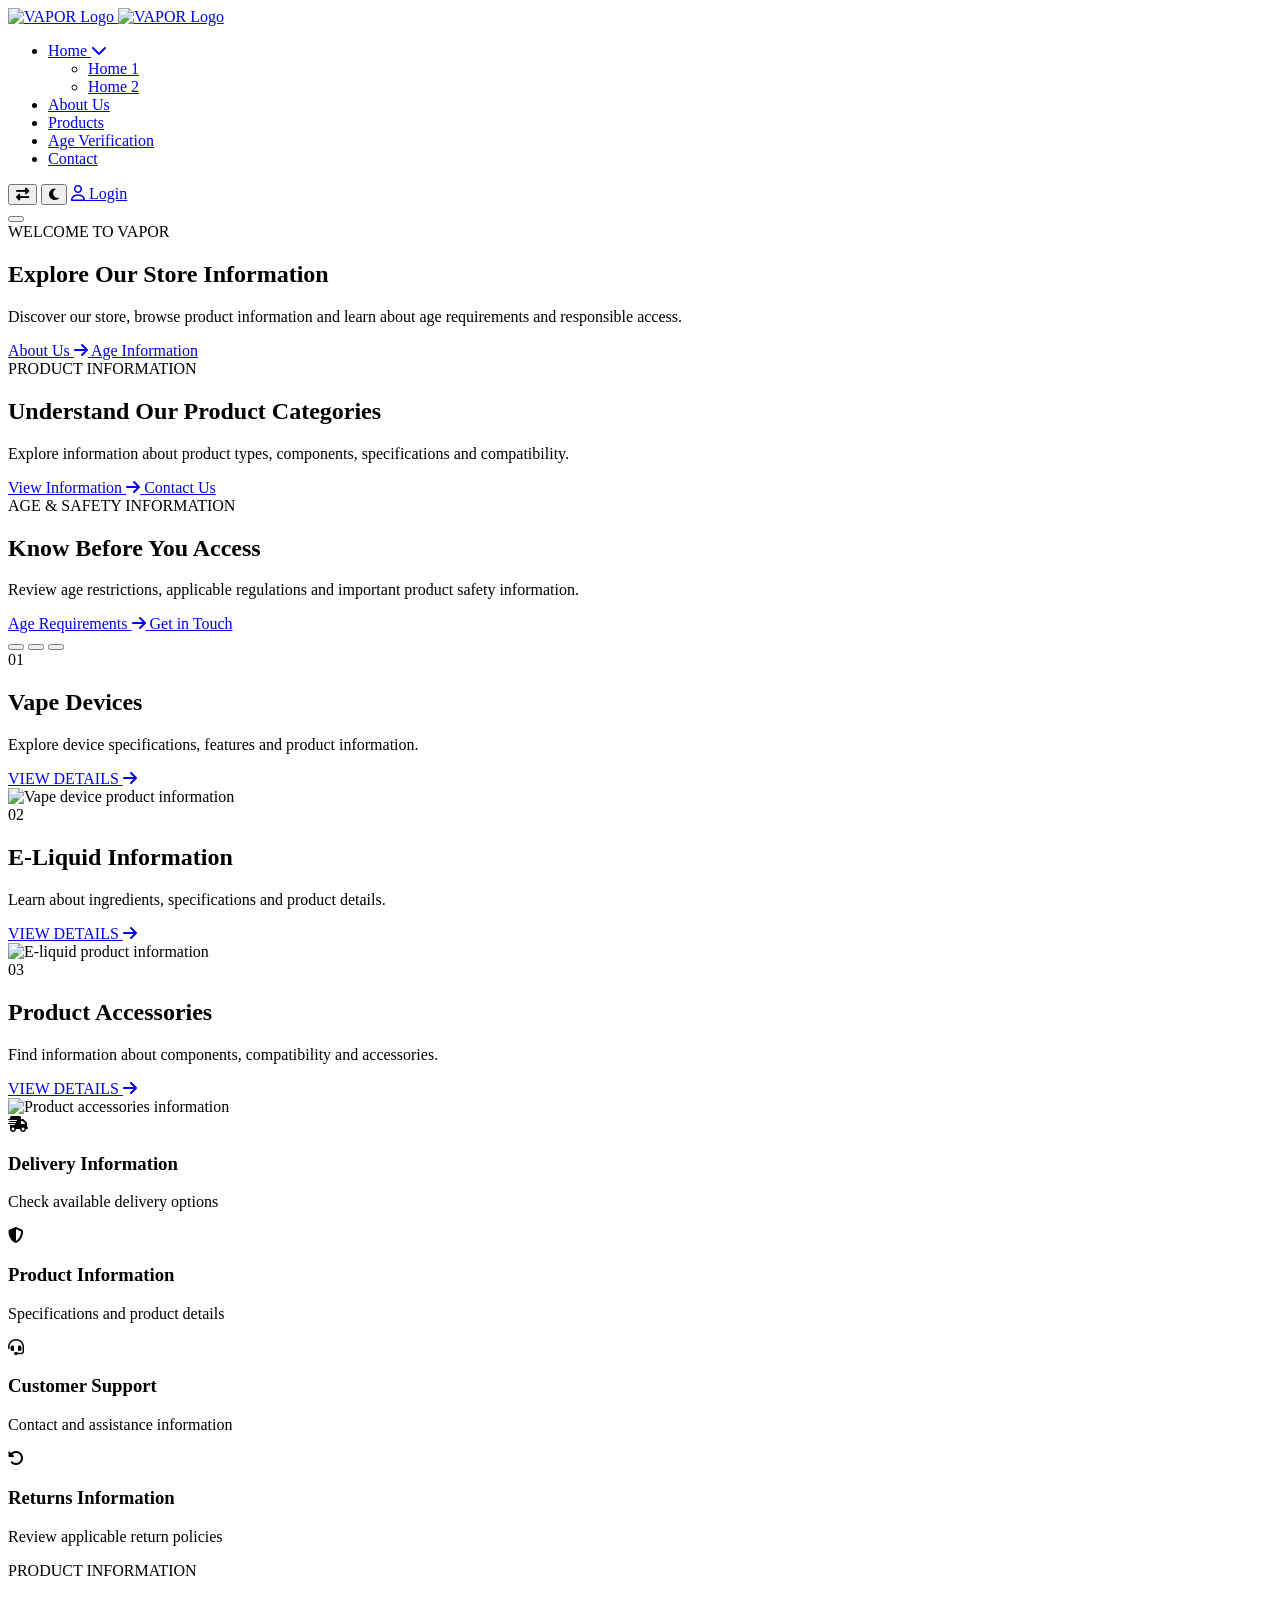
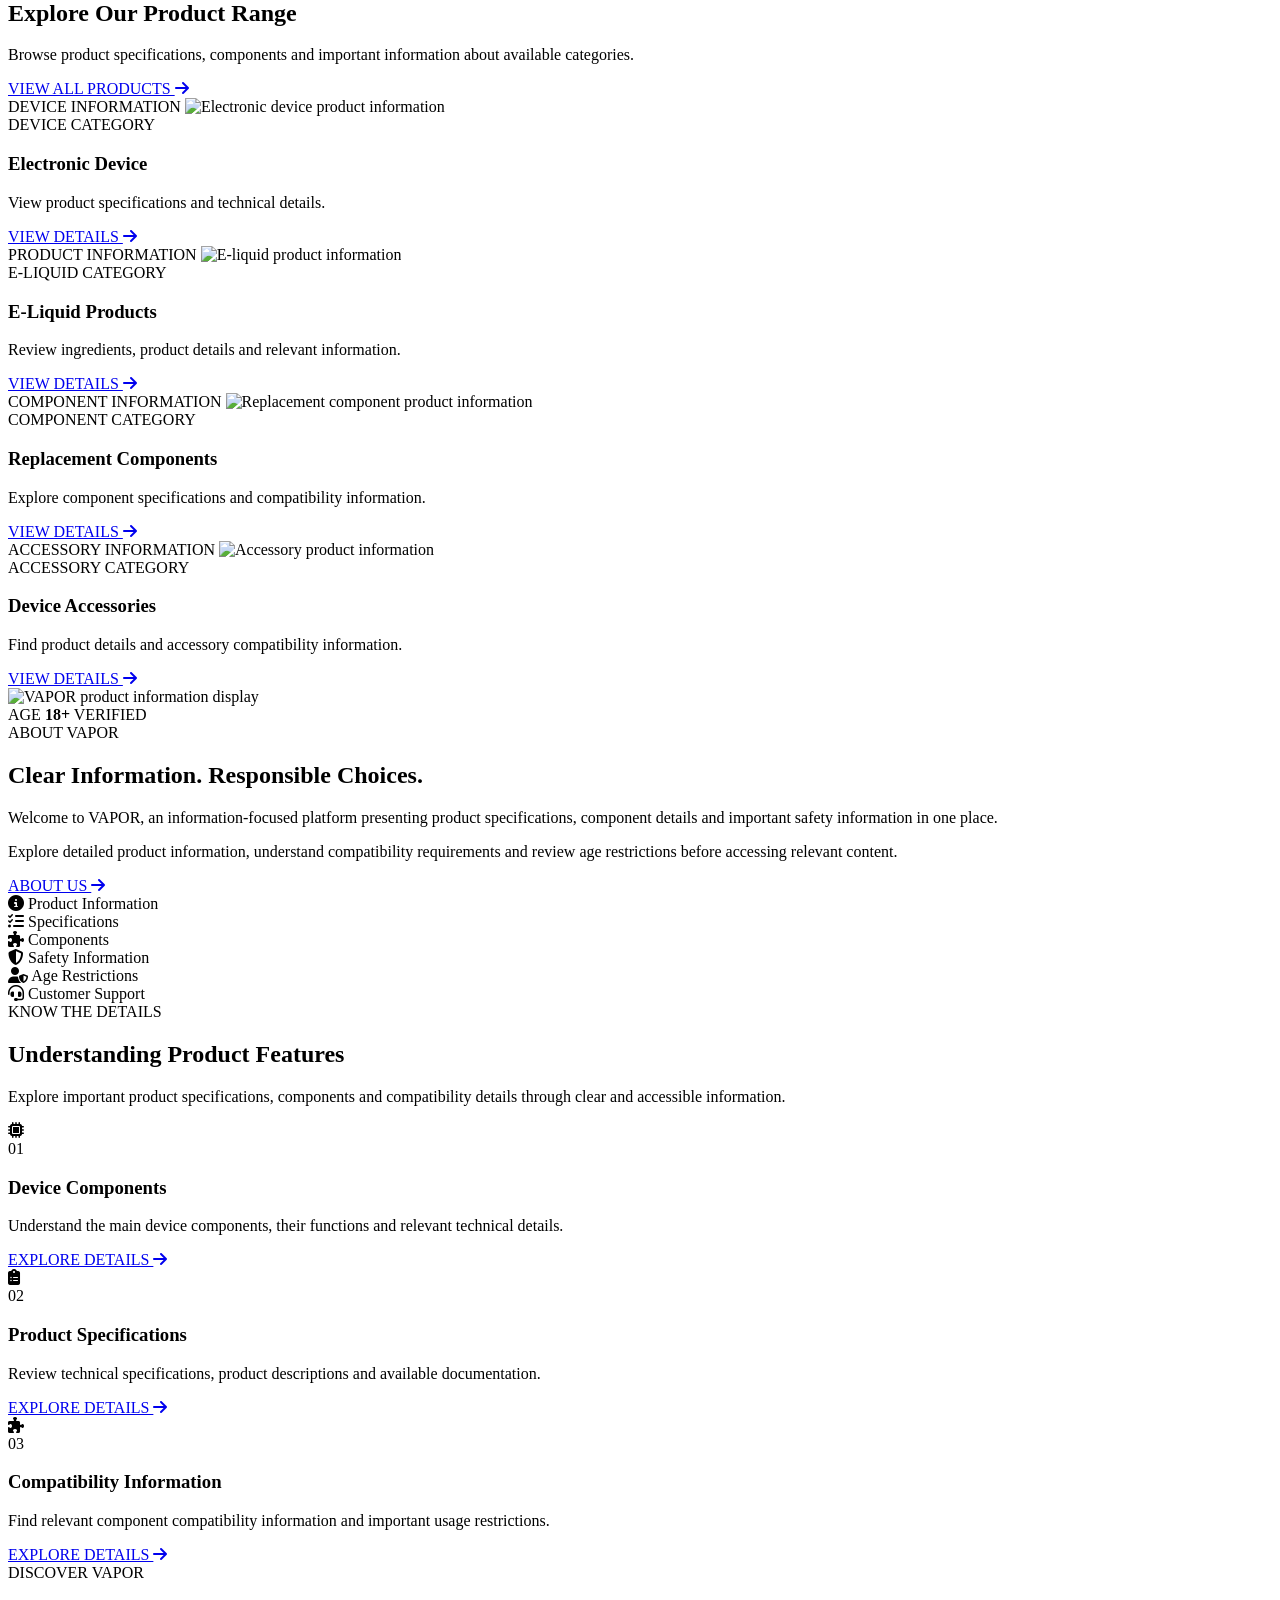
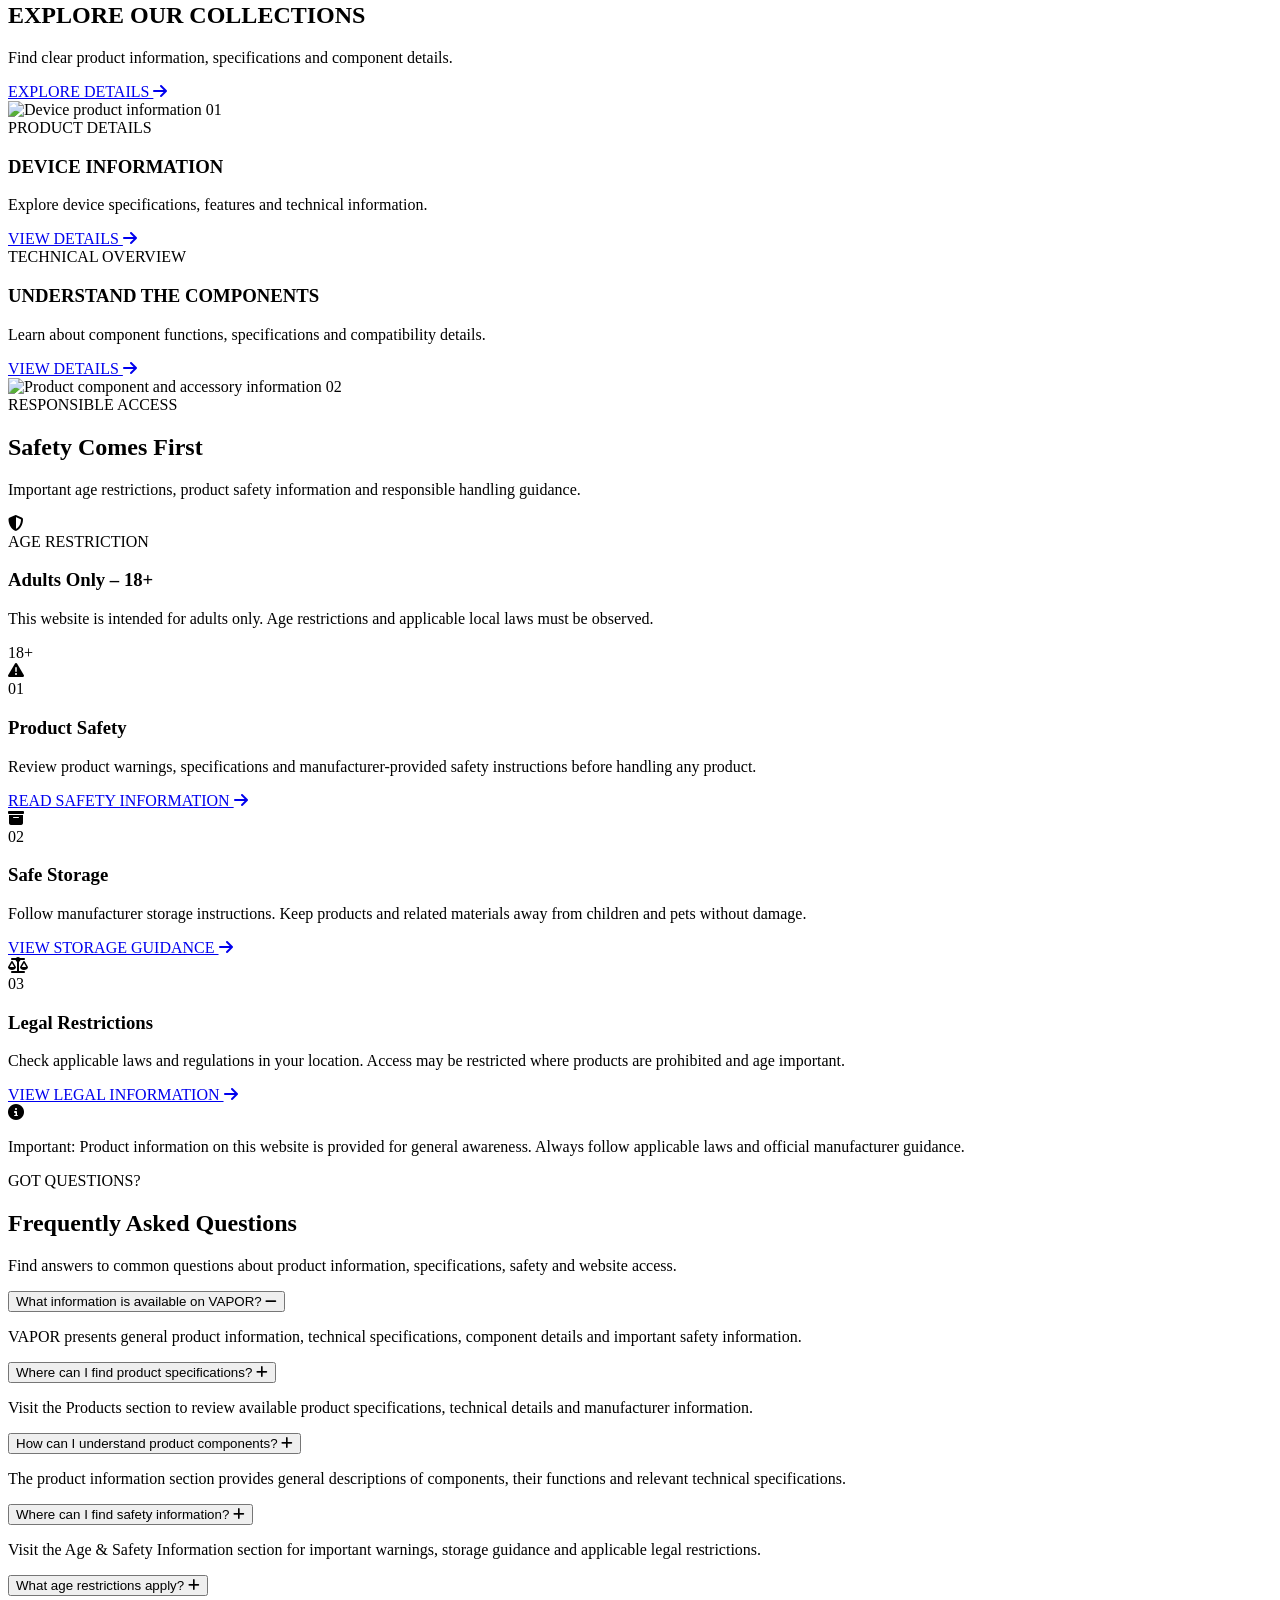
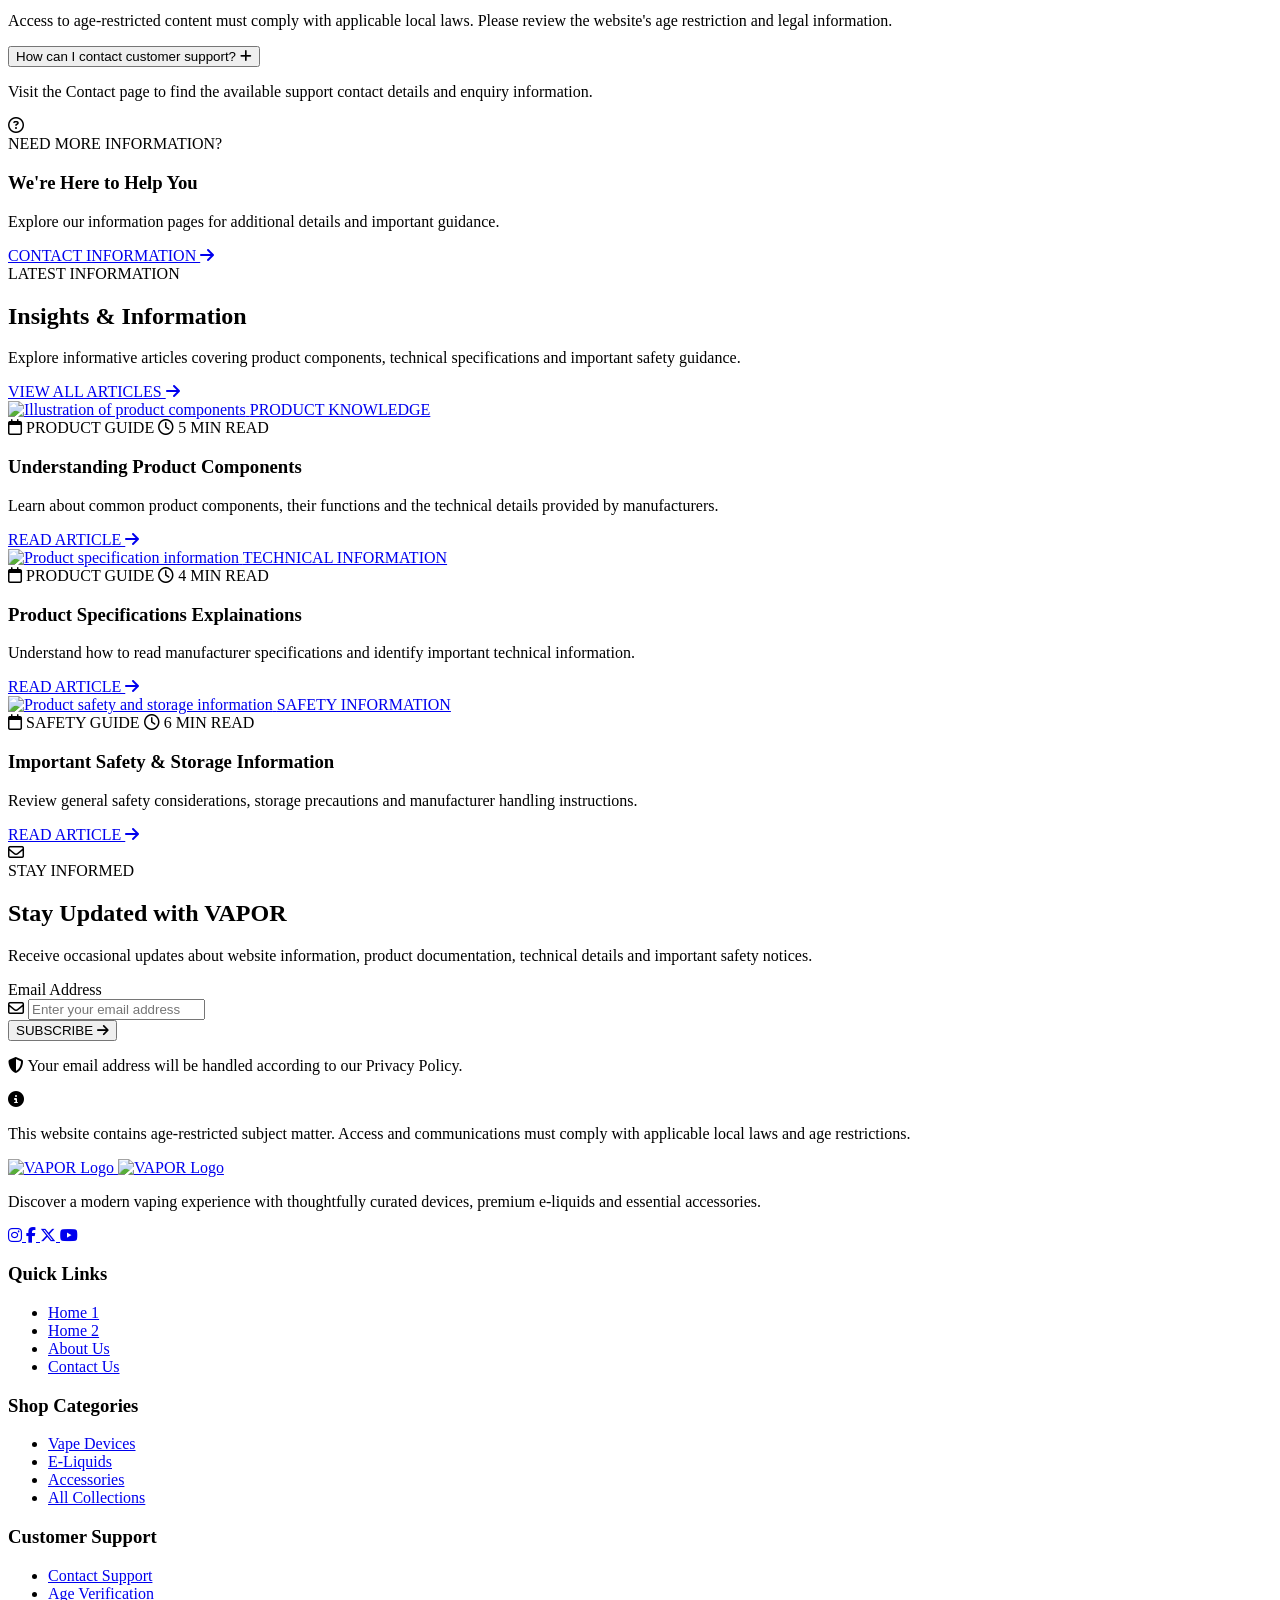
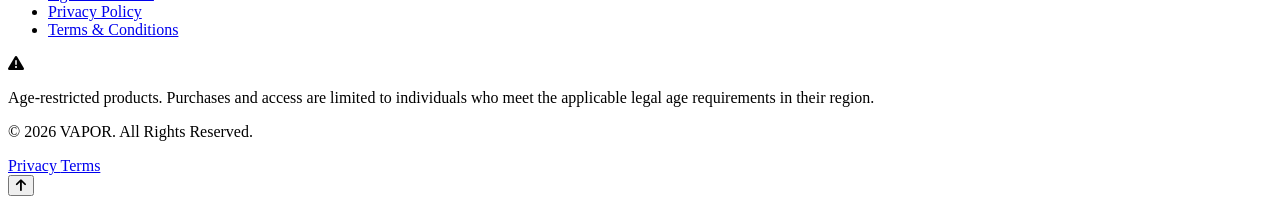
==== index.html @ ec59260a "Add files via upload" ====
<!DOCTYPE html>
<html lang="en">

<head>

    <meta charset="UTF-8">
    <meta name="viewport" content="width=device-width, initial-scale=1.0">

    <title>VAPOR | Vape & E-Liquid Store</title>
    <!-- Favicon -->

  <link rel="icon" type="image/png" href="images/logo-light.png">


    <!-- GOOGLE FONT: INTER -->
    <link rel="preconnect" href="https://fonts.googleapis.com">
    <link rel="preconnect" href="https://fonts.gstatic.com" crossorigin>

    <link href="https://fonts.googleapis.com/css2?family=Inter:wght@400;500;600;700;800&display=swap"
          rel="stylesheet">

    <!-- FONT AWESOME -->
    <link rel="stylesheet"
          href="https://cdnjs.cloudflare.com/ajax/libs/font-awesome/6.5.2/css/all.min.css">

    <!-- MAIN CSS -->
    <link rel="stylesheet" href="css/style.css">

    <!-- RESPONSIVE CSS -->
    <link rel="stylesheet" href="css/responsive.css">

</head>

<body>

    <!-- ==========================================
         HEADER START
    =========================================== -->

    <header class="vapor-header" id="vaporHeader">

        <div class="vapor-header-container">


            <!-- LOGO -->
            <a href="index.html" class="vapor-logo">

                <img src="images/logo-light.png"
                     class="vapor-logo-light"
                     alt="VAPOR Logo">

                <img src="images/logo.png"
                     class="vapor-logo-dark"
                     alt="VAPOR Logo">

            </a>


            <!-- NAVIGATION -->
            <nav class="vapor-navigation" id="vaporNavigation">


                <!-- NAVIGATION MENUS -->
                <ul class="vapor-nav-list">


                    <!-- HOME DROPDOWN -->
                    <li class="vapor-nav-item vapor-home-dropdown">

                        <a href="#"
                           class="vapor-nav-link vapor-home-trigger active"
                           aria-haspopup="true"
                           aria-expanded="false">

                            Home

                            <i class="fa-solid fa-chevron-down"></i>

                        </a>


                        <!-- HOME SUBMENU -->
                        <ul class="vapor-dropdown-menu">

                            <li>
                                <a href="index.html"class="active">
                                    Home 1
                                </a>
                            </li>

                            <li>
                                <a href="home-2.html">
                                    Home 2
                                </a>
                            </li>

                        </ul>

                    </li>
                    <!-- ABOUT US -->
                    <li class="vapor-nav-item">

                        <a href="about.html"
                           class="vapor-nav-link">

                            About Us

                        </a>

                    </li>


                    <!-- PRODUCTS -->
                    <li class="vapor-nav-item">

                        <a href="products.html"
                           class="vapor-nav-link">

                            Products

                        </a>

                    </li>


                    


                    <!-- AGE VERIFICATION -->
                    <li class="vapor-nav-item">

                        <a href="age-verification.html"
                           class="vapor-nav-link">

                            Age Verification

                        </a>

                    </li>


                    


                    <!-- CONTACT -->
                    <li class="vapor-nav-item">

                        <a href="contact.html"
                           class="vapor-nav-link">

                            Contact

                        </a>

                    </li>


                </ul>


                <!-- ==================================
                     HEADER ACTIONS
                     INSIDE NAVIGATION
                =================================== -->

                <div class="vapor-header-actions">


                    <!-- RTL BUTTON -->
                    <button class="vapor-header-icon"
                            type="button"
                            id="vaporRtlToggle"
                            aria-label="Toggle RTL"
                            title="Toggle RTL">

                        <i class="fa-solid fa-right-left"></i>

                    </button>


                    <!-- DARK MODE BUTTON -->
                    <button class="vapor-header-icon"
                            type="button"
                            id="vaporThemeToggle"
                            aria-label="Toggle dark mode"
                            title="Toggle Dark Mode">

                        <i class="fa-solid fa-moon"></i>

                    </button>


                    <!-- LOGIN BUTTON -->
                    <a href="login.html"
                       class="vapor-login-btn">

                        <i class="fa-regular fa-user"></i>

                        <span>Login</span>

                    </a>


                </div>


            </nav>


            <!-- ==================================
                 HAMBURGER BUTTON
            =================================== -->

            <button class="vapor-menu-toggle"
                    type="button"
                    id="vaporMenuToggle"
                    aria-label="Open navigation menu"
                    aria-expanded="false"
                    aria-controls="vaporNavigation">

                <span></span>
                <span></span>
                <span></span>

            </button>


        </div>

    </header>

    <!-- ==========================================
         HEADER END
    =========================================== -->


    <!-- MAIN CONTENT -->
    <main>

<!-- =====================================================
     VAPOR HOME 1 - HERO SLIDER
===================================================== -->

<section class="vapor-hero" id="vaporHero">

    <div class="vapor-hero-slider">

        <!-- SLIDE 1 -->
        <div class="vapor-hero-slide active"
             style="background-image: url('images/hero-slide-1.jpg');">

            <div class="vapor-hero-overlay"></div>

            <div class="vapor-hero-container">

                <div class="vapor-hero-content">

                    <span class="vapor-hero-eyebrow">
                        WELCOME TO VAPOR
                    </span>

                    <h1>
                        Explore Our
                        <span>Store Information</span>
                    </h1>

                    <p>
                        Discover our store, browse product information
                        and learn about age requirements and responsible access.
                    </p>

                    <div class="vapor-hero-buttons">

                        <a href="about.html"
                           class="vapor-hero-btn">
                            About Us
                            <i class="fa-solid fa-arrow-right"></i>
                        </a>

                        <a href="age-verification.html"
                           class="vapor-hero-btn vapor-hero-btn-outline">
                            Age Information
                        </a>

                    </div>

                </div>

            </div>

        </div>


        <!-- SLIDE 2 -->
        <div class="vapor-hero-slide"
             style="background-image: url('images/hero-slide-2.jpg');">

            <div class="vapor-hero-overlay"></div>

            <div class="vapor-hero-container">

                <div class="vapor-hero-content">

                    <span class="vapor-hero-eyebrow">
                        PRODUCT INFORMATION
                    </span>

                    <h1>
                        Understand Our
                        <span>Product Categories</span>
                    </h1>

                    <p>
                        Explore information about product types,
                        components, specifications and compatibility.
                    </p>

                    <div class="vapor-hero-buttons">

                        <a href="products.html"
                           class="vapor-hero-btn">
                            View Information
                            <i class="fa-solid fa-arrow-right"></i>
                        </a>

                        <a href="contact.html"
                           class="vapor-hero-btn vapor-hero-btn-outline">
                            Contact Us
                        </a>

                    </div>

                </div>

            </div>

        </div>


        <!-- SLIDE 3 -->
        <div class="vapor-hero-slide"
             style="background-image: url('images/hero-slide-3.jpg');">

            <div class="vapor-hero-overlay"></div>

            <div class="vapor-hero-container">

                <div class="vapor-hero-content">

                    <span class="vapor-hero-eyebrow">
                        AGE & SAFETY INFORMATION
                    </span>

                    <h1>
                        Know Before
                        <span>You Access</span>
                    </h1>

                    <p>
                        Review age restrictions, applicable regulations
                        and important product safety information.
                    </p>

                    <div class="vapor-hero-buttons">

                        <a href="age-verification.html"
                           class="vapor-hero-btn">
                            Age Requirements
                            <i class="fa-solid fa-arrow-right"></i>
                        </a>

                        <a href="contact.html"
                           class="vapor-hero-btn vapor-hero-btn-outline">
                            Get in Touch
                        </a>

                    </div>

                </div>

            </div>

        </div>

    </div>


    <!-- SLIDER NAVIGATION -->
    <div class="vapor-hero-navigation">

        <button class="vapor-hero-dot active"
                data-slide="0"
                aria-label="Go to slide 1">
        </button>

        <button class="vapor-hero-dot"
                data-slide="1"
                aria-label="Go to slide 2">
        </button>

        <button class="vapor-hero-dot"
                data-slide="2"
                aria-label="Go to slide 3">
        </button>

    </div>

</section>

<!-- =====================================================
     VAPOR HOME 1 - SHOP BY CATEGORY
===================================================== -->

<section class="vapor-category-section" id="vaporCategories">

    <!-- CATEGORY CARDS -->
    <div class="vapor-category-grid">

        <!-- CATEGORY 1 -->
        <div class="vapor-category-card vapor-category-device">

            <div class="vapor-category-content">

                <span class="vapor-category-number">01</span>

                <h2>
                    Vape
                    <span>Devices</span>
                </h2>

                <p>
                    Explore device specifications,
                    features and product information.
                </p>

                <a href="products.html#devices"
                   class="vapor-category-btn">
                    VIEW DETAILS
                    <i class="fa-solid fa-arrow-right"></i>
                </a>

            </div>

            <div class="vapor-category-image">
                <img src="images/category-device.png"
                     alt="Vape device product information">
            </div>

        </div>


        <!-- CATEGORY 2 -->
        <div class="vapor-category-card vapor-category-eliquid">

            <div class="vapor-category-content">

                <span class="vapor-category-number">02</span>

                <h2>
                    E-Liquid
                    <span>Information</span>
                </h2>

                <p>
                    Learn about ingredients,
                    specifications and product details.
                </p>

                <a href="products.html#eliquids"
                   class="vapor-category-btn">
                    VIEW DETAILS
                    <i class="fa-solid fa-arrow-right"></i>
                </a>

            </div>

            <div class="vapor-category-image">
                <img src="images/category-eliquid.png"
                     alt="E-liquid product information">
            </div>

        </div>


        <!-- CATEGORY 3 -->
        <div class="vapor-category-card vapor-category-accessories">

            <div class="vapor-category-content">

                <span class="vapor-category-number">03</span>

                <h2>
                    Product
                    <span>Accessories</span>
                </h2>

                <p>
                    Find information about components,
                    compatibility and accessories.
                </p>

                <a href="products.html#accessories"
                   class="vapor-category-btn">
                    VIEW DETAILS
                    <i class="fa-solid fa-arrow-right"></i>
                </a>

            </div>

            <div class="vapor-category-image">
                <img src="images/category-accessories.png"
                     alt="Product accessories information">
            </div>

        </div>

    </div>


    <!-- STORE INFORMATION STRIP -->
    <div class="vapor-info-strip">

        <div class="vapor-info-item">

            <div class="vapor-info-icon">
                <i class="fa-solid fa-truck-fast"></i>
            </div>

            <div class="vapor-info-content">
                <h3>Delivery Information</h3>
                <p>Check available delivery options</p>
            </div>

        </div>


        <div class="vapor-info-item">

            <div class="vapor-info-icon">
                <i class="fa-solid fa-shield-halved"></i>
            </div>

            <div class="vapor-info-content">
                <h3>Product Information</h3>
                <p>Specifications and product details</p>
            </div>

        </div>


        <div class="vapor-info-item">

            <div class="vapor-info-icon">
                <i class="fa-solid fa-headset"></i>
            </div>

            <div class="vapor-info-content">
                <h3>Customer Support</h3>
                <p>Contact and assistance information</p>
            </div>

        </div>


        <div class="vapor-info-item">

            <div class="vapor-info-icon">
                <i class="fa-solid fa-rotate-left"></i>
            </div>

            <div class="vapor-info-content">
                <h3>Returns Information</h3>
                <p>Review applicable return policies</p>
            </div>

        </div>

    </div>

</section>

<!-- =====================================================
     VAPOR HOME 1 - FEATURED PRODUCTS
===================================================== -->

<section class="vapor-featured" id="vaporFeatured">

    <div class="vapor-featured-container">

        <!-- SECTION HEADER -->
        <div class="vapor-featured-header">

            <div class="vapor-featured-heading">

                <span class="vapor-featured-eyebrow">
                    PRODUCT INFORMATION
                </span>

                <h2>
                    Explore Our
                    <span>Product Range</span>
                </h2>

                <p>
                    Browse product specifications, components
                    and important information about available categories.
                </p>

            </div>

            <a href="products.html" class="vapor-featured-view-all">
                VIEW ALL PRODUCTS
                <i class="fa-solid fa-arrow-right"></i>
            </a>

        </div>


        <!-- PRODUCT GRID -->
        <div class="vapor-featured-grid">


            <!-- PRODUCT CARD 1 -->
            <article class="vapor-product-card">

                <div class="vapor-product-image">

                    <span class="vapor-product-label">
                        DEVICE INFORMATION
                    </span>

                    <img src="images/product-device-1.png"
                         alt="Electronic device product information">

                </div>

                <div class="vapor-product-details">

                    <span class="vapor-product-category">
                        DEVICE CATEGORY
                    </span>

                    <h3>Electronic Device</h3>

                    <p>
                        View product specifications and
                        technical details.
                    </p>

                    <a href="products.html#device-1"
                       class="vapor-product-link">
                        VIEW DETAILS
                        <i class="fa-solid fa-arrow-right"></i>
                    </a>

                </div>

            </article>


            <!-- PRODUCT CARD 2 -->
            <article class="vapor-product-card">

                <div class="vapor-product-image">

                    <span class="vapor-product-label">
                        PRODUCT INFORMATION
                    </span>

                    <img src="images/product-eliquid-1.png"
                         alt="E-liquid product information">

                </div>

                <div class="vapor-product-details">

                    <span class="vapor-product-category">
                        E-LIQUID CATEGORY
                    </span>

                    <h3>E-Liquid Products</h3>

                    <p>
                        Review ingredients, product details
                        and relevant information.
                    </p>

                    <a href="products.html#eliquid-1"
                       class="vapor-product-link">
                        VIEW DETAILS
                        <i class="fa-solid fa-arrow-right"></i>
                    </a>

                </div>

            </article>


            <!-- PRODUCT CARD 3 -->
            <article class="vapor-product-card">

                <div class="vapor-product-image">

                    <span class="vapor-product-label">
                        COMPONENT INFORMATION
                    </span>

                    <img src="images/product-coil-1.png"
                         alt="Replacement component product information">

                </div>

                <div class="vapor-product-details">

                    <span class="vapor-product-category">
                        COMPONENT CATEGORY
                    </span>

                    <h3>Replacement Components</h3>

                    <p>
                        Explore component specifications
                        and compatibility information.
                    </p>

                    <a href="products.html#components"
                       class="vapor-product-link">
                        VIEW DETAILS
                        <i class="fa-solid fa-arrow-right"></i>
                    </a>

                </div>

            </article>


            <!-- PRODUCT CARD 4 -->
            <article class="vapor-product-card">

                <div class="vapor-product-image">

                    <span class="vapor-product-label">
                        ACCESSORY INFORMATION
                    </span>

                    <img src="images/product-accessory-1.png"
                         alt="Accessory product information">

                </div>

                <div class="vapor-product-details">

                    <span class="vapor-product-category">
                        ACCESSORY CATEGORY
                    </span>

                    <h3>Device Accessories</h3>

                    <p>
                        Find product details and
                        accessory compatibility information.
                    </p>

                    <a href="products.html#accessories"
                       class="vapor-product-link">
                        VIEW DETAILS
                        <i class="fa-solid fa-arrow-right"></i>
                    </a>

                </div>

            </article>


        </div>

    </div>

</section>

<!-- =====================================================
     VAPOR – ABOUT / BRAND INTRODUCTION
===================================================== -->

<section class="vapor-about" id="vaporAbout">

    <div class="vapor-about-container">

        <!-- LEFT IMAGE -->
        <div class="vapor-about-visual">

            <div class="vapor-about-image-bg">

                <img src="images/about-vapor.png"
                     alt="VAPOR product information display">

            </div>

            <div class="vapor-about-badge">
                <span>AGE</span>
                <strong>18+</strong>
                <span>VERIFIED</span>
            </div>

        </div>


        <!-- RIGHT CONTENT -->
        <div class="vapor-about-content">

            <span class="vapor-about-eyebrow">
                ABOUT VAPOR
            </span>

            <h2>
                Clear Information.
                <span>Responsible Choices.</span>
            </h2>

            <p>
                Welcome to VAPOR, an information-focused platform
                presenting product specifications, component
                details and important safety information in one place.
            </p>

            <p>
                Explore detailed product information, understand
                compatibility requirements and review age restrictions
                before accessing relevant content.
            </p>

            <a href="about.html" class="vapor-about-btn">
                ABOUT US
                <i class="fa-solid fa-arrow-right"></i>
            </a>

        </div>

    </div>


    <!-- INFORMATION STRIP -->
    <div class="vapor-about-features">

        <div class="vapor-about-feature">
            <i class="fa-solid fa-circle-info"></i>
            <span>Product Information</span>
        </div>

        <div class="vapor-about-feature">
            <i class="fa-solid fa-list-check"></i>
            <span>Specifications</span>
        </div>

        <div class="vapor-about-feature">
            <i class="fa-solid fa-puzzle-piece"></i>
            <span>Components</span>
        </div>

        <div class="vapor-about-feature">
            <i class="fa-solid fa-shield-halved"></i>
            <span>Safety Information</span>
        </div>

        <div class="vapor-about-feature">
            <i class="fa-solid fa-user-shield"></i>
            <span>Age Restrictions</span>
        </div>

        <div class="vapor-about-feature">
            <i class="fa-solid fa-headset"></i>
            <span>Customer Support</span>
        </div>

    </div>

</section>

<!-- =====================================================
     VAPOR – PRODUCT INFORMATION & FEATURES
===================================================== -->

<section class="vapor-product-info" id="vaporProductInfo">

    <div class="vapor-product-info-container">

        <!-- SECTION HEADER -->
        <div class="vapor-product-info-header">

            <span class="vapor-product-info-eyebrow">
                KNOW THE DETAILS
            </span>

            <h2>
                Understanding
                <span>Product Features</span>
            </h2>

            <p>
                Explore important product specifications,
                components and compatibility details
                through clear and accessible information.
            </p>

        </div>


        <!-- INFORMATION CARDS -->
        <div class="vapor-product-info-grid">


            <!-- CARD 1 -->
            <article class="vapor-info-card">

                <div class="vapor-info-card-icon">
                    <i class="fa-solid fa-microchip"></i>
                </div>

                <span class="vapor-info-card-number">01</span>

                <h3>Device Components</h3>

                <p>
                    Understand the main device components,
                    their functions and relevant technical details.
                </p>

                <a href="products.html#components"
                   class="vapor-info-card-link">

                    EXPLORE DETAILS

                    <i class="fa-solid fa-arrow-right"></i>

                </a>

            </article>


            <!-- CARD 2 -->
            <article class="vapor-info-card">

                <div class="vapor-info-card-icon">
                    <i class="fa-solid fa-clipboard-list"></i>
                </div>

                <span class="vapor-info-card-number">02</span>

                <h3>Product Specifications</h3>

                <p>
                    Review technical specifications,
                    product descriptions and available documentation.
                </p>

                <a href="products.html#specifications"
                   class="vapor-info-card-link">

                    EXPLORE DETAILS

                    <i class="fa-solid fa-arrow-right"></i>

                </a>

            </article>


            <!-- CARD 3 -->
            <article class="vapor-info-card">

                <div class="vapor-info-card-icon">
                    <i class="fa-solid fa-puzzle-piece"></i>
                </div>

                <span class="vapor-info-card-number">03</span>

                <h3>Compatibility Information</h3>

                <p>
                    Find relevant component compatibility
                    information and important usage restrictions.
                </p>

                <a href="products.html#compatibility"
                   class="vapor-info-card-link">

                    EXPLORE DETAILS

                    <i class="fa-solid fa-arrow-right"></i>

                </a>

            </article>


        </div>

    </div>

</section>

<!-- =====================================================
     SECTION 6 - EXPLORE COLLECTIONS
===================================================== -->

<section class="vapor-collections" id="vaporCollections">

    <div class="vapor-collections-layout">

        <!-- =============================================
             LARGE FEATURED PANEL - LEFT
        ============================================== -->

        <div class="vapor-collection-featured">

            <div class="vapor-collection-featured-overlay"></div>

            <div class="vapor-collection-featured-content">

                <span class="vapor-collection-eyebrow">
                    DISCOVER VAPOR
                </span>

                <h2>
                    EXPLORE OUR
                    <span>COLLECTIONS</span>
                </h2>

                <p>
                    Find clear product information,
                    specifications and component details.
                </p>

                <a href="products.html"
                   class="vapor-collection-featured-btn">

                    EXPLORE DETAILS

                    <i class="fa-solid fa-arrow-right"></i>

                </a>

            </div>

        </div>


        <!-- =============================================
             RIGHT SIDE GRID
        ============================================== -->

        <div class="vapor-collections-right">


            <!-- TOP LEFT - DEVICE IMAGE -->

            <div class="vapor-collection-image-card vapor-device-card">

                <div class="vapor-collection-image-bg"></div>

                <img src="images/collection-device.png"
                     alt="Device product information"
                     class="vapor-collection-product-img">

                <span class="vapor-collection-image-number">
                    01
                </span>

            </div>


            <!-- TOP RIGHT - DEVICE INFORMATION -->

            <div class="vapor-collection-text-card vapor-device-info">

                <div class="vapor-collection-text-content">

                    <span class="vapor-collection-eyebrow">
                        PRODUCT DETAILS
                    </span>

                    <h3>
                        DEVICE
                        <span>INFORMATION</span>
                    </h3>

                    <p>
                        Explore device specifications,
                        features and technical information.
                    </p>

                    <a href="products.html#devices"
                       class="vapor-collection-link">

                        VIEW DETAILS

                        <i class="fa-solid fa-arrow-right"></i>

                    </a>

                </div>

            </div>


            <!-- BOTTOM LEFT - COMPONENT INFORMATION -->

            <div class="vapor-collection-text-card vapor-component-info">

                <div class="vapor-collection-text-content">

                    <span class="vapor-collection-eyebrow">
                        TECHNICAL OVERVIEW
                    </span>

                    <h3>
                        UNDERSTAND THE
                        <span>COMPONENTS</span>
                    </h3>

                    <p>
                        Learn about component functions,
                        specifications and compatibility details.
                    </p>

                    <a href="products.html#components"
                       class="vapor-collection-link">

                        VIEW DETAILS

                        <i class="fa-solid fa-arrow-right"></i>

                    </a>

                </div>

            </div>


            <!-- BOTTOM RIGHT - ACCESSORIES IMAGE -->

            <div class="vapor-collection-image-card vapor-accessories-card">

                <div class="vapor-collection-image-bg"></div>

                <img src="images/collection-accessories.png"
                     alt="Product component and accessory information"
                     class="vapor-collection-product-img">

                <span class="vapor-collection-image-number">
                    02
                </span>

            </div>


        </div>

    </div>

</section>

<!-- =====================================================
     SECTION 7 - AGE & SAFETY INFORMATION
===================================================== -->

<section class="vapor-safety" id="vaporSafety">

    <div class="vapor-safety-container">

        <!-- SECTION HEADER -->

        <div class="vapor-safety-header">

            <span class="vapor-safety-eyebrow">
                RESPONSIBLE ACCESS
            </span>

            <h2>
                Safety Comes
                <span>First</span>
            </h2>

            <p>
                Important age restrictions, product safety
                information and responsible handling guidance.
            </p>

        </div>


        <!-- AGE RESTRICTION BANNER -->

        <div class="vapor-safety-age-banner">

            <div class="vapor-safety-age-icon">
                <i class="fa-solid fa-shield-halved"></i>
            </div>

            <div class="vapor-safety-age-content">

                <span>AGE RESTRICTION</span>

                <h3>
                    Adults Only – 18+
                </h3>

                <p>
                    This website is intended for adults only.
                    Age restrictions and applicable local laws
                    must be observed.
                </p>

            </div>

            <div class="vapor-safety-age-number">
                18<span>+</span>
            </div>

        </div>


        <!-- SAFETY INFORMATION CARDS -->

        <div class="vapor-safety-grid">


            <!-- CARD 1 -->

            <article class="vapor-safety-card">

                <div class="vapor-safety-card-top">

                    <div class="vapor-safety-card-icon">
                        <i class="fa-solid fa-triangle-exclamation"></i>
                    </div>

                    <span class="vapor-safety-card-number">
                        01
                    </span>

                </div>

                <h3>
                    Product Safety
                </h3>

                <p>
                    Review product warnings, specifications
                    and manufacturer-provided safety instructions
                    before handling any product.
                </p>

                <a href="safety.html#product-safety"
                   class="vapor-safety-card-link">

                    READ SAFETY INFORMATION

                    <i class="fa-solid fa-arrow-right"></i>

                </a>

            </article>


            <!-- CARD 2 -->

            <article class="vapor-safety-card">

                <div class="vapor-safety-card-top">

                    <div class="vapor-safety-card-icon">
                        <i class="fa-solid fa-box-archive"></i>
                    </div>

                    <span class="vapor-safety-card-number">
                        02
                    </span>

                </div>

                <h3>
                    Safe Storage
                </h3>

                <p>
                    Follow manufacturer storage instructions.
                    Keep products and related materials away
                    from children and pets without damage.
                </p>

                <a href="safety.html#safe-storage"
                   class="vapor-safety-card-link">

                    VIEW STORAGE GUIDANCE

                    <i class="fa-solid fa-arrow-right"></i>

                </a>

            </article>


            <!-- CARD 3 -->

            <article class="vapor-safety-card">

                <div class="vapor-safety-card-top">

                    <div class="vapor-safety-card-icon">
                        <i class="fa-solid fa-scale-balanced"></i>
                    </div>

                    <span class="vapor-safety-card-number">
                        03
                    </span>

                </div>

                <h3>
                    Legal Restrictions
                </h3>

                <p>
                    Check applicable laws and regulations
                    in your location. Access may be restricted
                    where products are prohibited and age important.
                </p>

                <a href="safety.html#legal-information"
                   class="vapor-safety-card-link">

                    VIEW LEGAL INFORMATION

                    <i class="fa-solid fa-arrow-right"></i>

                </a>

            </article>


        </div>


        <!-- BOTTOM SAFETY NOTE -->

        <div class="vapor-safety-note">

            <i class="fa-solid fa-circle-info"></i>

            <p>
                Important: Product information on this website
                is provided for general awareness. Always follow
                applicable laws and official manufacturer guidance.
            </p>

        </div>

    </div>

</section>

<!-- =====================================================
     SECTION 8 - FAQ
===================================================== -->

<section class="vapor-faq" id="vaporFaq">

    <div class="vapor-faq-container">

        <!-- SECTION HEADER -->

        <div class="vapor-faq-header">

            <span class="vapor-faq-eyebrow">
                GOT QUESTIONS?
            </span>

            <h2>
                Frequently Asked
                <span>Questions</span>
            </h2>

            <p>
                Find answers to common questions about product
                information, specifications, safety and website access.
            </p>

        </div>


        <!-- FAQ CONTENT -->

        <div class="vapor-faq-content">

            <div class="vapor-faq-list">


                <!-- FAQ 1 -->

                <div class="vapor-faq-item active">

                    <button class="vapor-faq-question"
                            type="button"
                            aria-expanded="true">

                        <span>
                            What information is available on VAPOR?
                        </span>

                        <span class="vapor-faq-toggle">
                            <i class="fa-solid fa-minus"></i>
                        </span>

                    </button>

                    <div class="vapor-faq-answer">

                        <div class="vapor-faq-answer-inner">

                            <p>
                                VAPOR presents general product information,
                                technical specifications, component details
                                and important safety information.
                            </p>

                        </div>

                    </div>

                </div>


                <!-- FAQ 2 -->

                <div class="vapor-faq-item">

                    <button class="vapor-faq-question"
                            type="button"
                            aria-expanded="false">

                        <span>
                            Where can I find product specifications?
                        </span>

                        <span class="vapor-faq-toggle">
                            <i class="fa-solid fa-plus"></i>
                        </span>

                    </button>

                    <div class="vapor-faq-answer">

                        <div class="vapor-faq-answer-inner">

                            <p>
                                Visit the Products section to review
                                available product specifications,
                                technical details and manufacturer
                                information.
                            </p>

                        </div>

                    </div>

                </div>


                <!-- FAQ 3 -->

                <div class="vapor-faq-item">

                    <button class="vapor-faq-question"
                            type="button"
                            aria-expanded="false">

                        <span>
                            How can I understand product components?
                        </span>

                        <span class="vapor-faq-toggle">
                            <i class="fa-solid fa-plus"></i>
                        </span>

                    </button>

                    <div class="vapor-faq-answer">

                        <div class="vapor-faq-answer-inner">

                            <p>
                                The product information section provides
                                general descriptions of components,
                                their functions and relevant technical
                                specifications.
                            </p>

                        </div>

                    </div>

                </div>


                <!-- FAQ 4 -->

                <div class="vapor-faq-item">

                    <button class="vapor-faq-question"
                            type="button"
                            aria-expanded="false">

                        <span>
                            Where can I find safety information?
                        </span>

                        <span class="vapor-faq-toggle">
                            <i class="fa-solid fa-plus"></i>
                        </span>

                    </button>

                    <div class="vapor-faq-answer">

                        <div class="vapor-faq-answer-inner">

                            <p>
                                Visit the Age & Safety Information
                                section for important warnings,
                                storage guidance and applicable
                                legal restrictions.
                            </p>

                        </div>

                    </div>

                </div>


                <!-- FAQ 5 -->

                <div class="vapor-faq-item">

                    <button class="vapor-faq-question"
                            type="button"
                            aria-expanded="false">

                        <span>
                            What age restrictions apply?
                        </span>

                        <span class="vapor-faq-toggle">
                            <i class="fa-solid fa-plus"></i>
                        </span>

                    </button>

                    <div class="vapor-faq-answer">

                        <div class="vapor-faq-answer-inner">

                            <p>
                                Access to age-restricted content must
                                comply with applicable local laws.
                                Please review the website's age
                                restriction and legal information.
                            </p>

                        </div>

                    </div>

                </div>


                <!-- FAQ 6 -->

                <div class="vapor-faq-item">

                    <button class="vapor-faq-question"
                            type="button"
                            aria-expanded="false">

                        <span>
                            How can I contact customer support?
                        </span>

                        <span class="vapor-faq-toggle">
                            <i class="fa-solid fa-plus"></i>
                        </span>

                    </button>

                    <div class="vapor-faq-answer">

                        <div class="vapor-faq-answer-inner">

                            <p>
                                Visit the Contact page to find the
                                available support contact details
                                and enquiry information.
                            </p>

                        </div>

                    </div>

                </div>


            </div>


            <!-- FAQ SIDE INFORMATION -->

            <div class="vapor-faq-side">

                <div class="vapor-faq-side-icon">
                    <i class="fa-regular fa-circle-question"></i>
                </div>

                <span class="vapor-faq-side-eyebrow">
                    NEED MORE INFORMATION?
                </span>

                <h3>
                    We're Here to
                    <span>Help You</span>
                </h3>

                <p>
                    Explore our information pages for
                    additional details and important guidance.
                </p>

                <a href="contact.html"
                   class="vapor-faq-contact-btn">

                    CONTACT INFORMATION

                    <i class="fa-solid fa-arrow-right"></i>

                </a>

            </div>

        </div>

    </div>

</section>

<!-- =====================================================
     SECTION 9 - BLOG / LATEST INFORMATION
===================================================== -->

<section class="vapor-blog" id="vaporBlog">

    <div class="vapor-blog-container">

        <!-- SECTION HEADER -->

        <div class="vapor-blog-header">

            <div class="vapor-blog-heading">

                <span class="vapor-blog-eyebrow">
                    LATEST INFORMATION
                </span>

                <h2>
                    Insights &
                    <span>Information</span>
                </h2>

                <p>
                    Explore informative articles covering product
                    components, technical specifications and
                    important safety guidance.
                </p>

            </div>

            <a href="blog.html" class="vapor-blog-view-all">
                VIEW ALL ARTICLES
                <i class="fa-solid fa-arrow-right"></i>
            </a>

        </div>


        <!-- BLOG GRID -->

        <div class="vapor-blog-grid">


            <!-- BLOG CARD 1 -->

            <article class="vapor-blog-card">

                <a href="blog-components.html"
                   class="vapor-blog-image"
                   aria-label="Read about understanding product components">

                    <img src="images/blog-components.jpg"
                         alt="Illustration of product components"
                         loading="lazy">

                    <span class="vapor-blog-category">
                        PRODUCT KNOWLEDGE
                    </span>

                </a>

                <div class="vapor-blog-details">

                    <div class="vapor-blog-meta">
                        <span>
                            <i class="fa-regular fa-calendar"></i>
                            PRODUCT GUIDE
                        </span>
                        <span>
                            <i class="fa-regular fa-clock"></i>
                            5 MIN READ
                        </span>
                    </div>

                    <h3>
                        Understanding Product Components
                    </h3>

                    <p>
                        Learn about common product components,
                        their functions and the technical details
                        provided by manufacturers.
                    </p>

                    <a href="blog-components.html"
                       class="vapor-blog-read-more">

                        READ ARTICLE

                        <i class="fa-solid fa-arrow-right"></i>

                    </a>

                </div>

            </article>


            <!-- BLOG CARD 2 -->

            <article class="vapor-blog-card">

                <a href="blog-specifications.html"
                   class="vapor-blog-image"
                   aria-label="Read about product specifications">

                    <img src="images/blog-specifications.jpg"
                         alt="Product specification information"
                         loading="lazy">

                    <span class="vapor-blog-category">
                        TECHNICAL INFORMATION
                    </span>

                </a>

                <div class="vapor-blog-details">

                    <div class="vapor-blog-meta">
                        <span>
                            <i class="fa-regular fa-calendar"></i>
                            PRODUCT GUIDE
                        </span>
                        <span>
                            <i class="fa-regular fa-clock"></i>
                            4 MIN READ
                        </span>
                    </div>

                    <h3>
                        Product Specifications Explainations
                    </h3>

                    <p>
                        Understand how to read manufacturer
                        specifications and identify important
                        technical information.
                    </p>

                    <a href="blog-specifications.html"
                       class="vapor-blog-read-more">

                        READ ARTICLE

                        <i class="fa-solid fa-arrow-right"></i>

                    </a>

                </div>

            </article>


            <!-- BLOG CARD 3 -->

            <article class="vapor-blog-card">

                <a href="blog-safety.html"
                   class="vapor-blog-image"
                   aria-label="Read about product safety and storage">

                    <img src="images/blog-safety.jpg"
                         alt="Product safety and storage information"
                         loading="lazy">

                    <span class="vapor-blog-category">
                        SAFETY INFORMATION
                    </span>

                </a>

                <div class="vapor-blog-details">

                    <div class="vapor-blog-meta">
                        <span>
                            <i class="fa-regular fa-calendar"></i>
                            SAFETY GUIDE
                        </span>
                        <span>
                            <i class="fa-regular fa-clock"></i>
                            6 MIN READ
                        </span>
                    </div>

                    <h3>
                        Important Safety & Storage Information
                    </h3>

                    <p>
                        Review general safety considerations,
                        storage precautions and manufacturer
                        handling instructions.
                    </p>

                    <a href="blog-safety.html"
                       class="vapor-blog-read-more">

                        READ ARTICLE

                        <i class="fa-solid fa-arrow-right"></i>

                    </a>

                </div>

            </article>


        </div>

    </div>

</section>

<!-- =====================================================
     SECTION 10 - NEWSLETTER / STORE UPDATES
===================================================== -->

<section class="vapor-newsletter" id="vaporNewsletter">

    <div class="vapor-newsletter-container">

        <!-- NEWSLETTER CONTENT -->

        <div class="vapor-newsletter-content">

            <div class="vapor-newsletter-icon">
                <i class="fa-regular fa-envelope"></i>
            </div>

            <span class="vapor-newsletter-eyebrow">
                STAY INFORMED
            </span>

            <h2>
                Stay Updated with
                <span>VAPOR</span>
            </h2>

            <p>
                Receive occasional updates about website information,
                product documentation, technical details and
                important safety notices.
            </p>

        </div>


        <!-- NEWSLETTER FORM -->

        <form class="vapor-newsletter-form"
              id="vaporNewsletterForm">

            <div class="vapor-newsletter-input-group">

                <label for="vaporNewsletterEmail">
                    Email Address
                </label>

                <div class="vapor-newsletter-input-wrap">

                    <i class="fa-regular fa-envelope"></i>

                    <input
                        type="email"
                        id="vaporNewsletterEmail"
                        name="email"
                        placeholder="Enter your email address"
                        autocomplete="email"
                        required
                    >

                </div>

            </div>

            <button type="submit"
                    class="vapor-newsletter-btn">

                SUBSCRIBE

                <i class="fa-solid fa-arrow-right"></i>

            </button>

            <p class="vapor-newsletter-privacy">
                <i class="fa-solid fa-shield-halved"></i>

                Your email address will be handled according
                to our Privacy Policy.
            </p>

        </form>


        <!-- AGE / INFORMATION NOTICE -->

        <div class="vapor-newsletter-notice">

            <i class="fa-solid fa-circle-info"></i>

            <p>
                This website contains age-restricted subject matter.
                Access and communications must comply with
                applicable local laws and age restrictions.
            </p>

        </div>

    </div>

</section>

    </main>

<!-- ==========================================
     VAPOR FOOTER START
========================================== -->

<footer class="vapor-footer" id="vaporFooter">

    <div class="vapor-footer-container">

        <!-- FOOTER MAIN CONTENT -->
        <div class="vapor-footer-main">

            <!-- BRAND -->
            <div class="vapor-footer-brand">

                <a href="index.html" class="vapor-footer-logo">

                    <img src="images/logo-light.png"
                         class="vapor-footer-logo-light"
                         alt="VAPOR Logo">

                    <img src="images/logo.png"
                         class="vapor-footer-logo-dark"
                         alt="VAPOR Logo">

                </a>

                <p class="vapor-footer-description">
                    Discover a modern vaping experience with
                    thoughtfully curated devices, premium
                    e-liquids and essential accessories.
                </p>

                <!-- SOCIAL LINKS -->
                <div class="vapor-footer-social">

                    <a href="#" aria-label="Instagram">
                        <i class="fa-brands fa-instagram"></i>
                    </a>

                    <a href="#" aria-label="Facebook">
                        <i class="fa-brands fa-facebook-f"></i>
                    </a>

                    <a href="#" aria-label="X">
                        <i class="fa-brands fa-x-twitter"></i>
                    </a>

                    <a href="#" aria-label="YouTube">
                        <i class="fa-brands fa-youtube"></i>
                    </a>

                </div>

            </div>


            <!-- QUICK LINKS -->
            <div class="vapor-footer-column">

                <h3>Quick Links</h3>

                <ul>

                    <li>
                        <a href="index.html">Home 1</a>
                    </li>

                    <li>
                        <a href="home-2.html">Home 2</a>
                    </li>

                    <li>
                        <a href="about.html">About Us</a>
                    </li>

                    <li>
                        <a href="contact.html">Contact Us</a>
                    </li>

                </ul>

            </div>


            <!-- SHOP CATEGORIES -->
            <div class="vapor-footer-column">

                <h3>Shop Categories</h3>

                <ul>

                    <li>
                        <a href="products.html#devices">
                            Vape Devices
                        </a>
                    </li>

                    <li>
                        <a href="products.html#eliquids">
                            E-Liquids
                        </a>
                    </li>

                    <li>
                        <a href="products.html#accessories">
                            Accessories
                        </a>
                    </li>

                    <li>
                        <a href="collections.html">
                            All Collections
                        </a>
                    </li>

                </ul>

            </div>


            <!-- CUSTOMER SUPPORT -->
            <div class="vapor-footer-column">

                <h3>Customer Support</h3>

                <ul>

                    <li>
                        <a href="contact.html">
                            Contact Support
                        </a>
                    </li>

                    <li>
                        <a href="age-verification.html">
                            Age Verification
                        </a>
                    </li>

                    <li>
                        <a href="privacy-policy.html">
                            Privacy Policy
                        </a>
                    </li>

                    <li>
                        <a href="terms.html">
                            Terms & Conditions
                        </a>
                    </li>

                </ul>

            </div>

        </div>


        <!-- AGE RESTRICTION NOTICE -->
        <div class="vapor-footer-age-notice">

            <i class="fa-solid fa-triangle-exclamation"></i>

            <p>
                Age-restricted products. Purchases and access
                are limited to individuals who meet the
                applicable legal age requirements in their region.
            </p>

        </div>


        <!-- FOOTER BOTTOM -->
        <div class="vapor-footer-bottom">

            <p>
                &copy; 2026 VAPOR. All Rights Reserved.
            </p>

            <div class="vapor-footer-bottom-links">

                <a href="privacy-policy.html">
                    Privacy
                </a>

                <a href="terms.html">
                    Terms
                </a>

            </div>

        </div>

    </div>

</footer>

<!-- ==========================================
     VAPOR FOOTER END
========================================== -->

<!-- SCROLL TO TOP BUTTON -->
<button class="vapor-scroll-top"
        id="vaporScrollTop"
        type="button"
        aria-label="Scroll to top"
        title="Back to top">

    <i class="fa-solid fa-arrow-up"></i>

</button>


    <!-- JAVASCRIPT -->
    <script src="js/script.js"></script>
    <!-- COMMON THEME SCRIPT -->

    <script src="js/theme.js"></script>

</body>

</html>
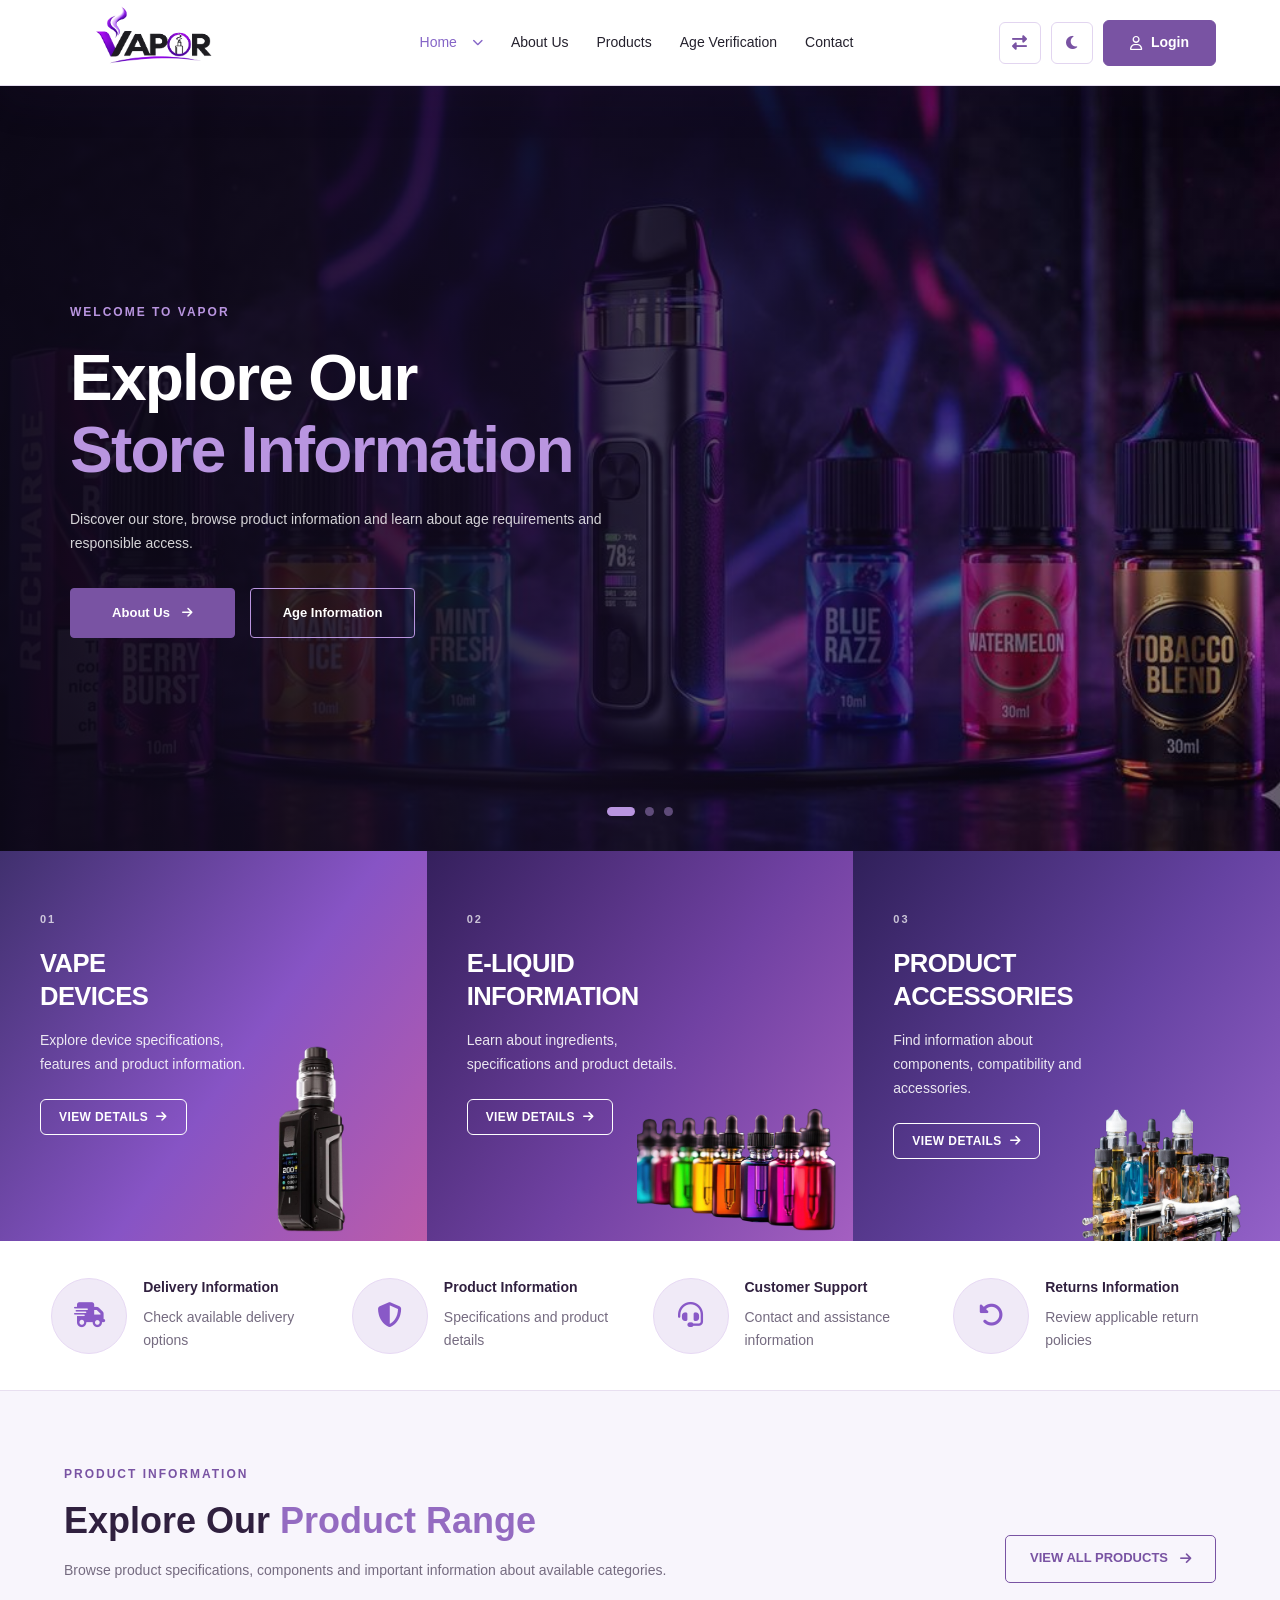
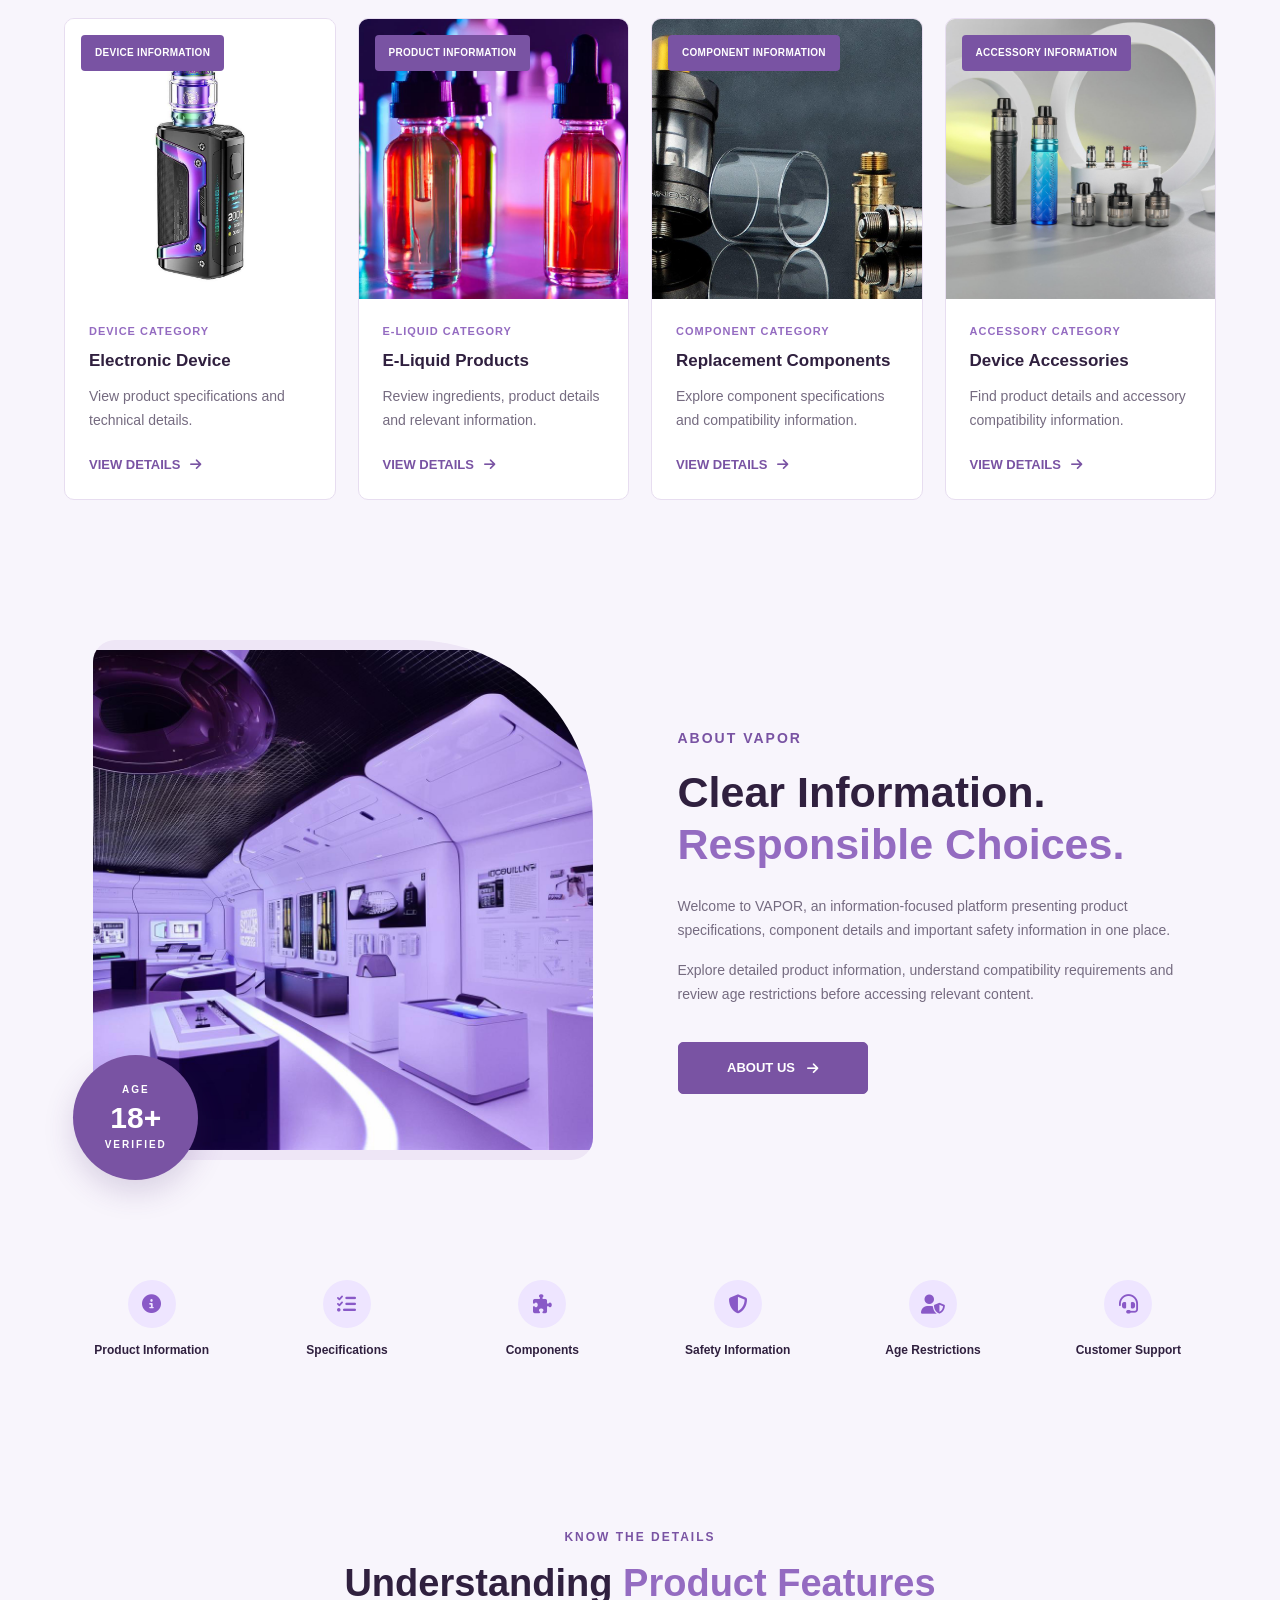
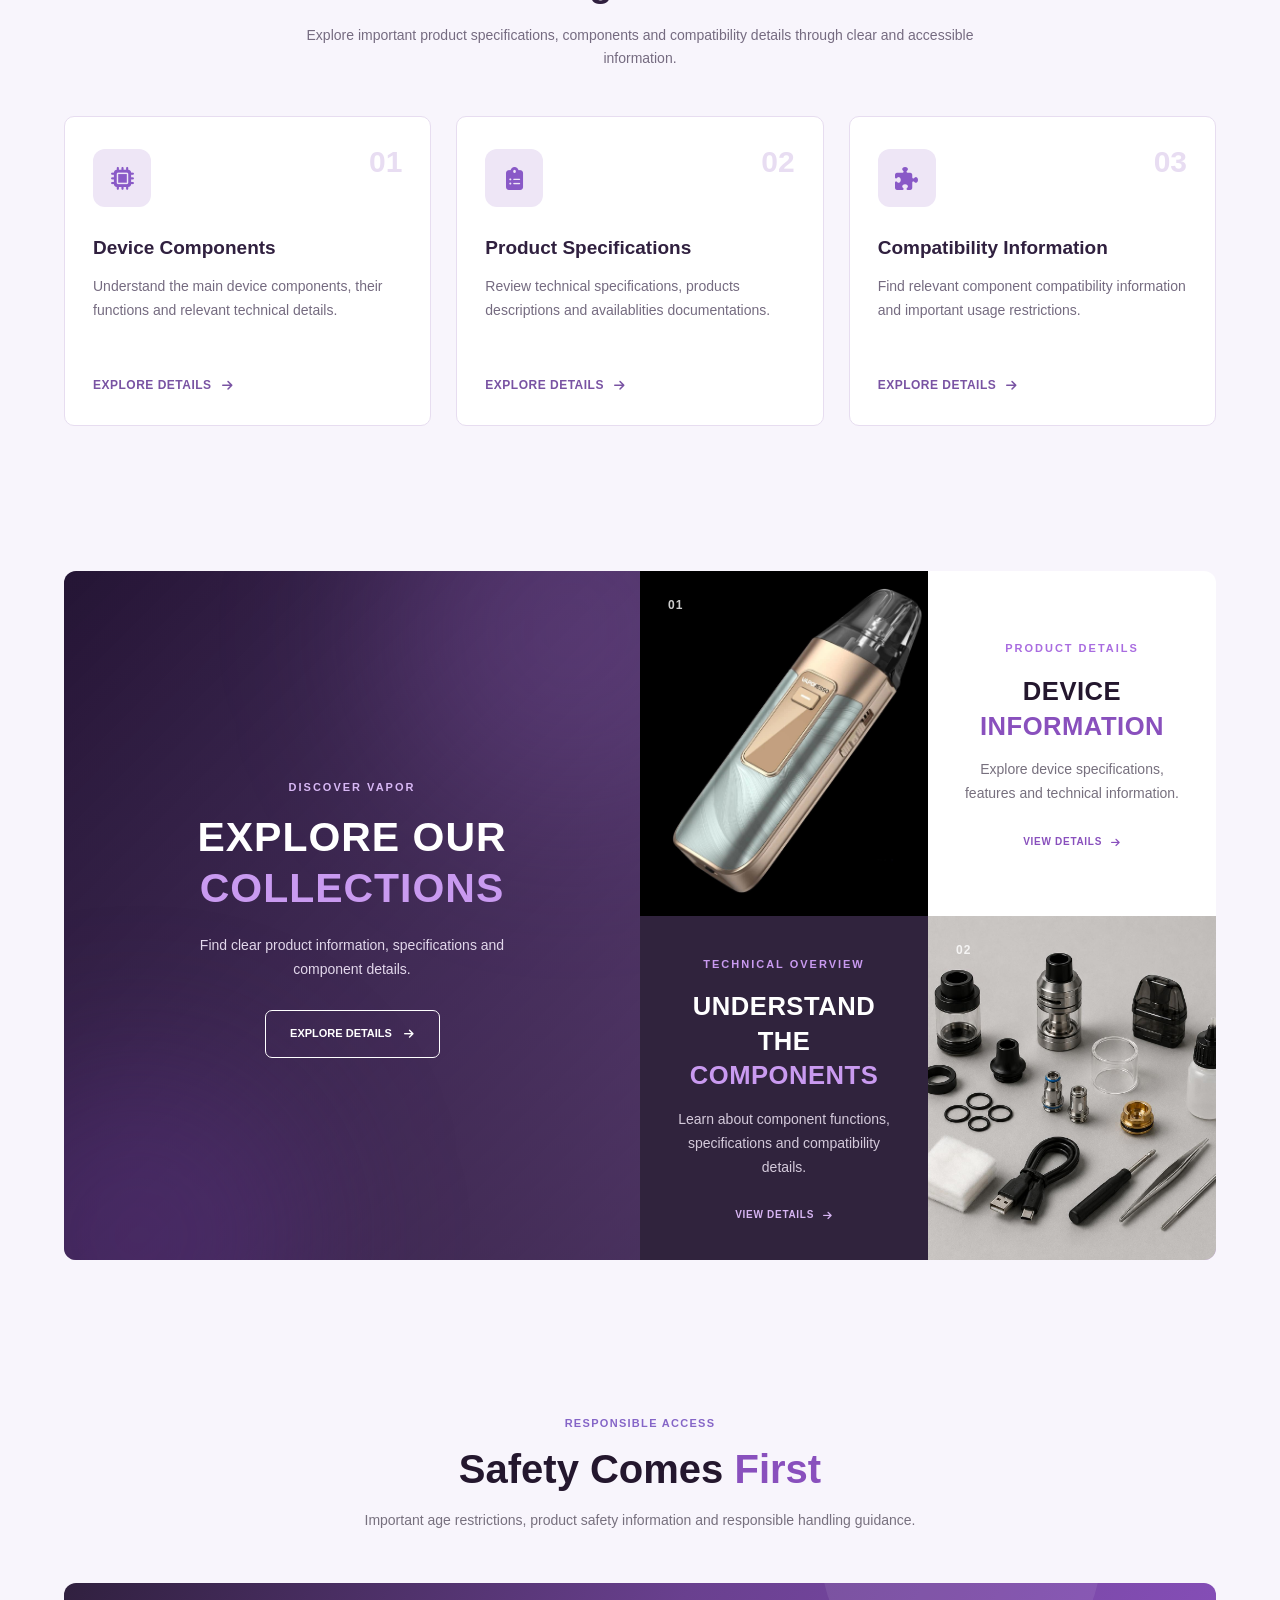
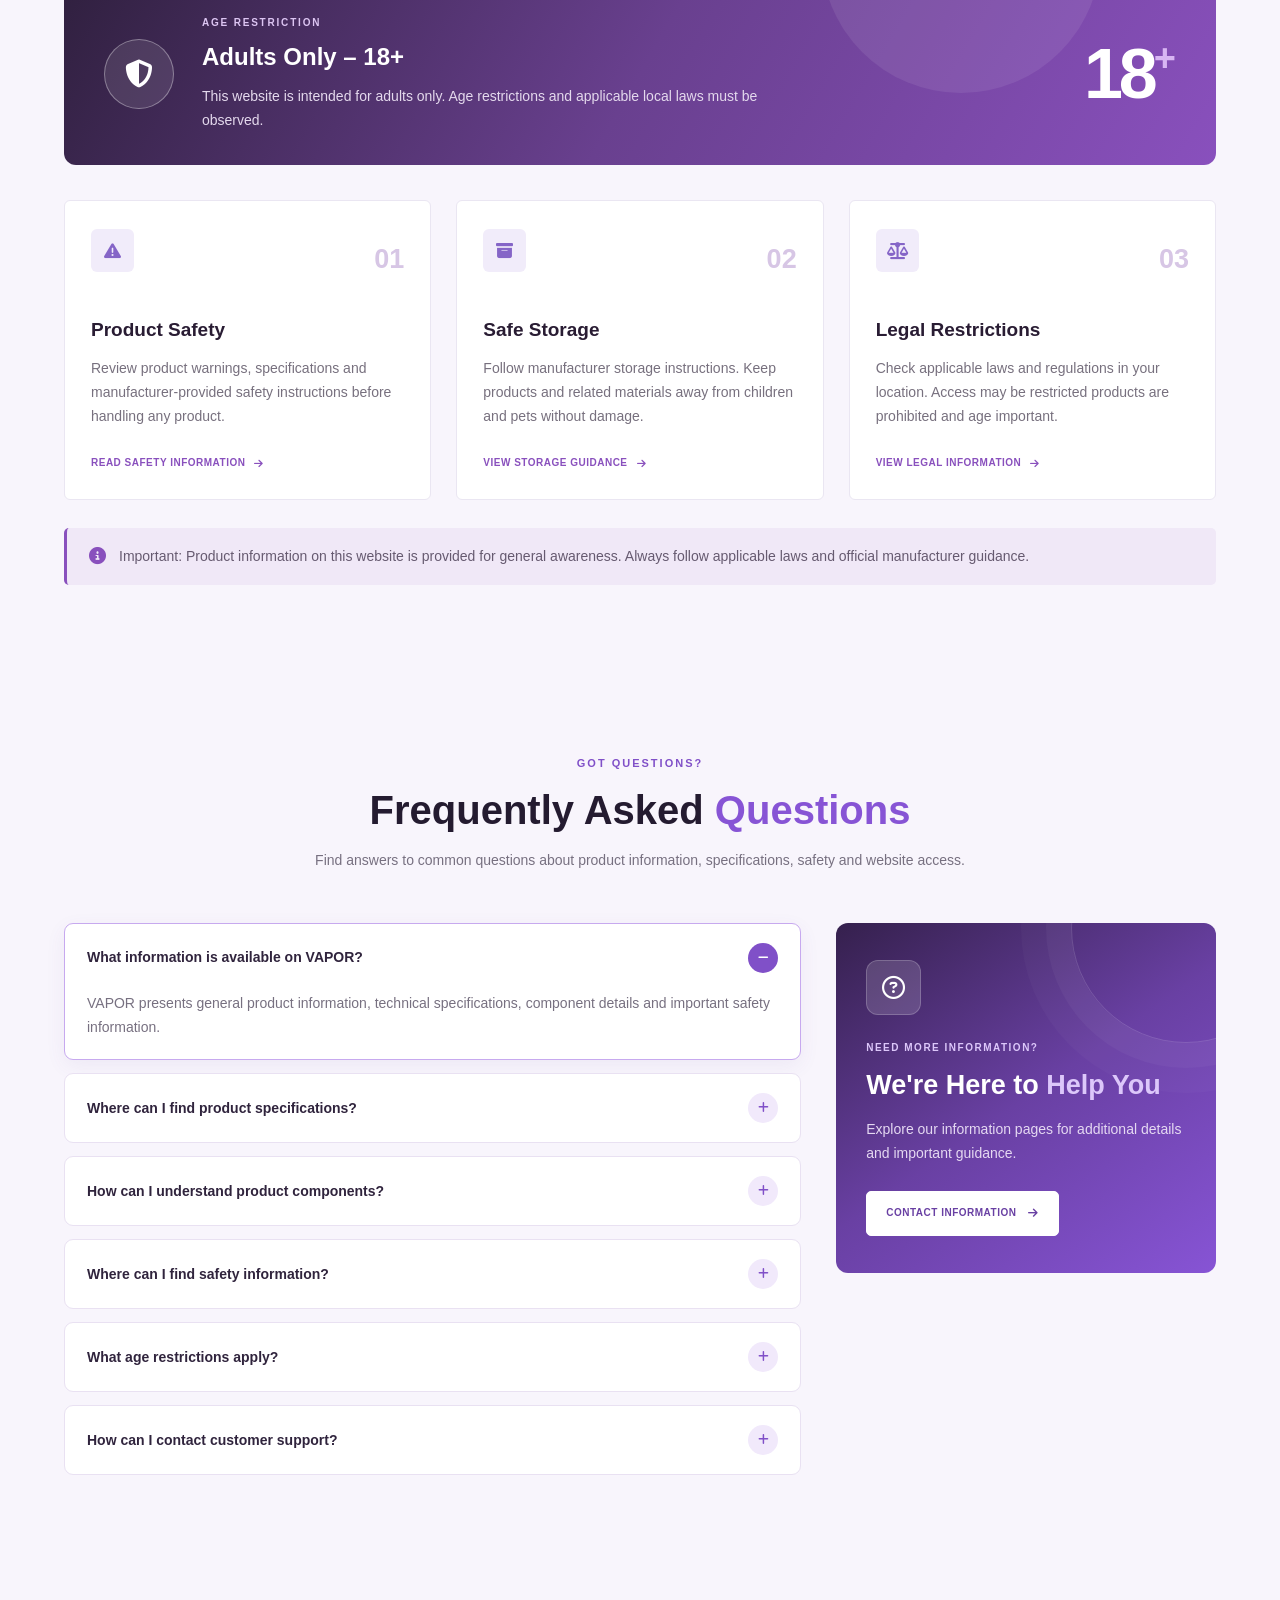
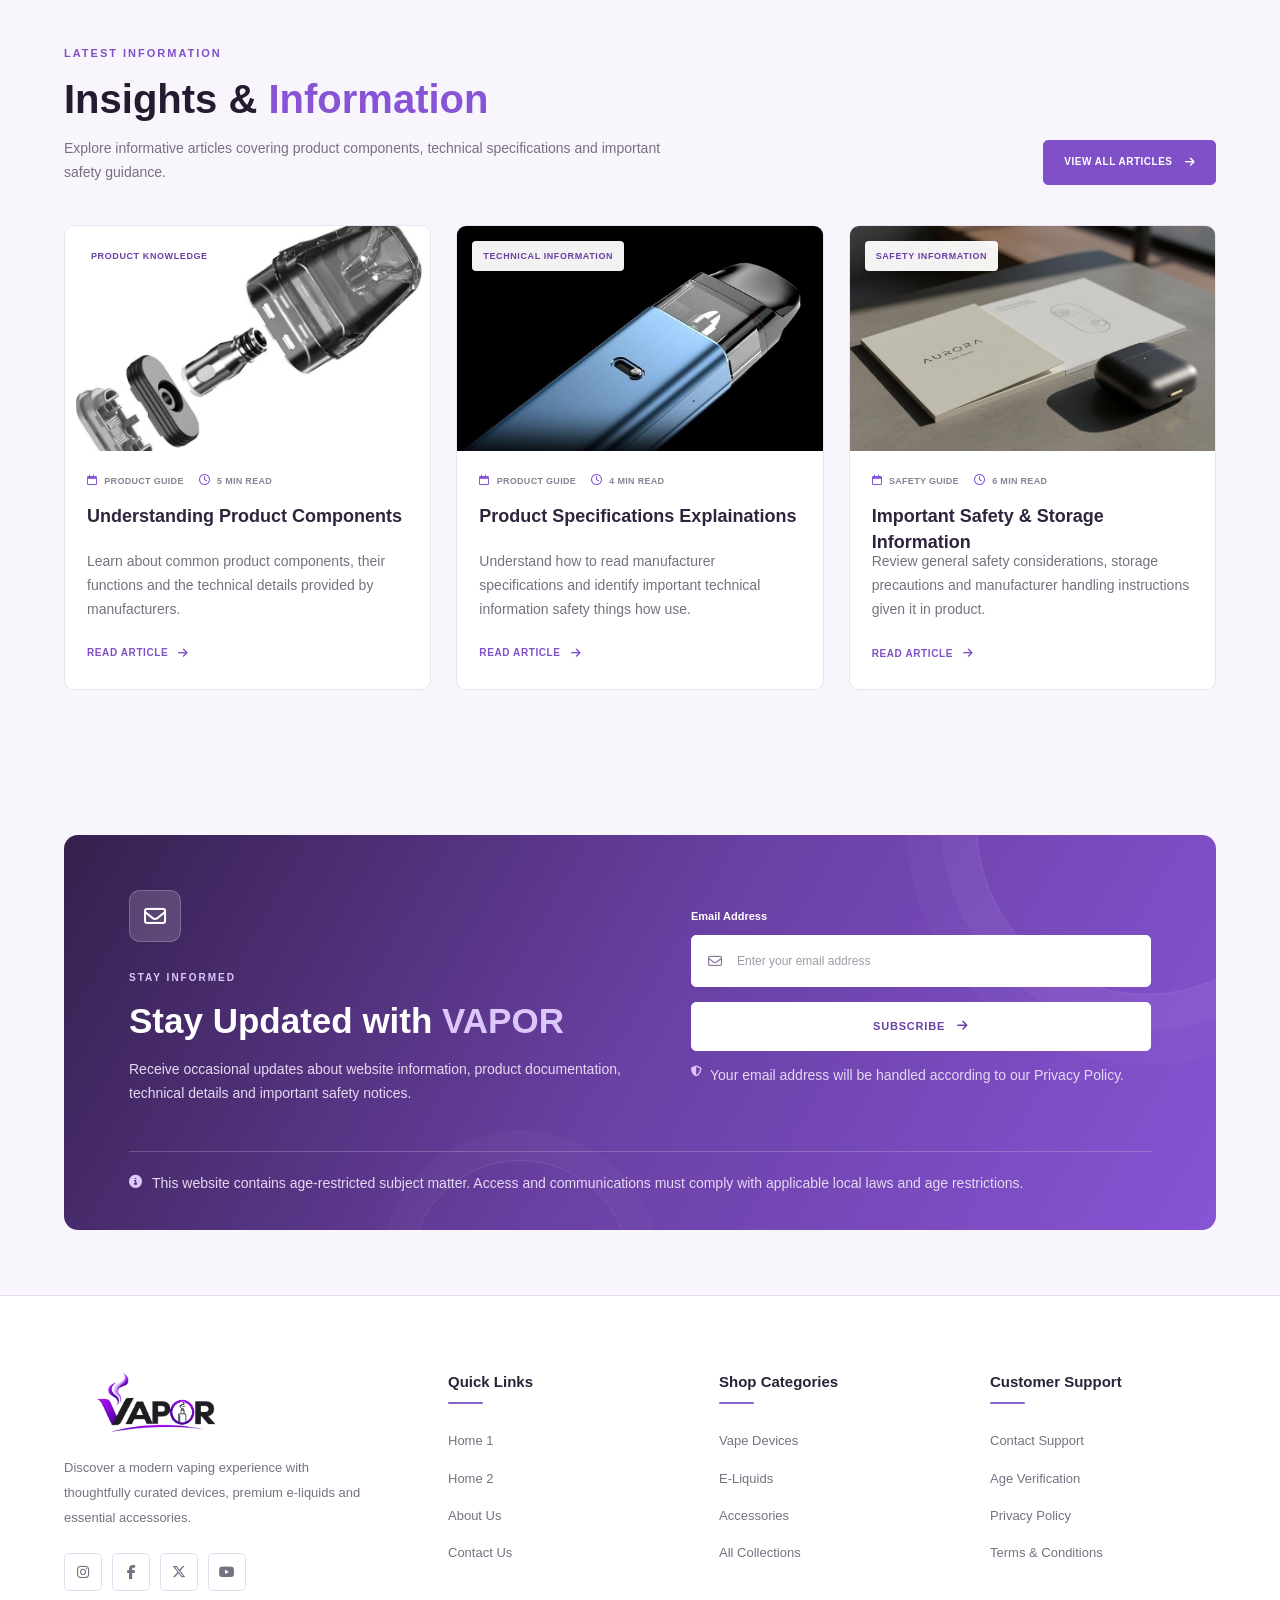
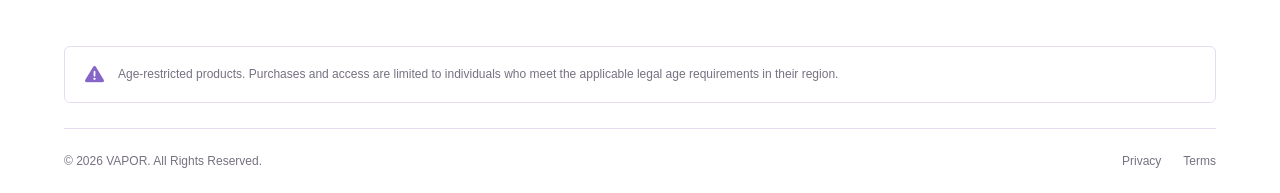
==== commit 13e4cbf5: "Add files via upload" ====
--- a/index.html
+++ b/index.html
@@ -951,7 +951,7 @@
 
                 <p>
                     Review technical specifications,
-                    product descriptions and available documentation.
+                    products descriptions and availablities documentations.
                 </p>
 
                 <a href="products.html#specifications"
@@ -1325,7 +1325,7 @@
                 <p>
                     Check applicable laws and regulations
                     in your location. Access may be restricted
-                    where products are prohibited and age important.
+                    products are prohibited and age important.
                 </p>
 
                 <a href="safety.html#legal-information"
@@ -1790,7 +1790,7 @@
                     <p>
                         Understand how to read manufacturer
                         specifications and identify important
-                        technical information.
+                        technical information safety things how use.
                     </p>
 
                     <a href="blog-specifications.html"
@@ -1845,7 +1845,7 @@
                     <p>
                         Review general safety considerations,
                         storage precautions and manufacturer
-                        handling instructions.
+                        handling instructions given it in product.
                     </p>
 
                     <a href="blog-safety.html"
--- a/css/style.css
+++ b/css/style.css
@@ -0,0 +1,20784 @@
+
+/* ==========================================
+   VAPOR WEBSITE - GLOBAL CSS
+========================================== */
+
+:root {
+
+    /* PRIMARY THEME */
+    --vapor-primary: #8B5CF6;
+    --vapor-primary-hover: #7542E8;
+    --vapor-secondary: #B8A1FF;
+
+    /* LIGHT MODE COLORS */
+    --vapor-bg: #FFFFFF;
+    --vapor-bg-secondary: #F7F6FA;
+
+    --vapor-text: #24212D;
+    --vapor-text-secondary: #777482;
+
+    --vapor-border: #E8E5EF;
+
+    --vapor-card-bg: #FFFFFF;
+
+    /* BUTTON COLORS */
+    --vapor-btn-primary-bg: #8B5CF6;
+    --vapor-btn-primary-text: #FFFFFF;
+
+    --vapor-btn-secondary-bg: transparent;
+    --vapor-btn-secondary-text: #8B5CF6;
+    --vapor-btn-secondary-border: #8B5CF6;
+
+    /* HEADER */
+    --vapor-header-bg: #FFFFFF;
+    --vapor-header-text: #24212D;
+
+    /* SHADOW */
+    --vapor-shadow: 0 4px 20px rgba(20, 15, 35, 0.06);
+
+    /* TYPOGRAPHY */
+    --vapor-font: "Inter", sans-serif;
+
+    --vapor-body-size: 15px;
+    --vapor-nav-size: 14px;
+    --vapor-btn-size: 14px;
+
+    /* BUTTON DIMENSIONS */
+    --vapor-btn-height: 46px;
+    --vapor-btn-radius: 6px;
+
+}
+
+/* ==========================================
+   VAPOR HEADER ICONS - THEME HOVER
+========================================== */
+
+.vapor-header-icon {
+    background: transparent;
+    border: 1px solid #E2D5F0 !important;
+    color: #7953A3 !important;
+    transition: all 0.3s ease;
+}
+
+.vapor-header-icon i {
+    color: #7953A3 !important;
+    transition: all 0.3s ease;
+}
+
+/* HOVER */
+.vapor-header-icon:hover {
+    background: #7953A3 !important;
+    border-color: #7953A3 !important;
+    color: #FFFFFF !important;
+    box-shadow: 0 5px 15px rgba(121, 83, 163, 0.22);
+}
+
+.vapor-header-icon:hover i {
+    color: #FFFFFF !important;
+}
+
+/* FOCUS */
+.vapor-header-icon:focus-visible {
+    outline: 2px solid #B995E0 !important;
+    outline-offset: 3px;
+}
+
+/* ==========================================
+   DARK MODE
+========================================== */
+
+body.dark-mode .vapor-header-icon {
+    background: #211A2B !important;
+    border-color: #49345D !important;
+    color: #B995E0 !important;
+}
+
+body.dark-mode .vapor-header-icon i {
+    color: #B995E0 !important;
+}
+
+body.dark-mode .vapor-header-icon:hover {
+    background: #7953A3 !important;
+    border-color: #7953A3 !important;
+    color: #FFFFFF !important;
+}
+
+body.dark-mode .vapor-header-icon:hover i {
+    color: #FFFFFF !important;
+}
+
+/* ACTIVE / CLICK */
+.vapor-header-icon:active {
+    background: #5E3788 !important;
+    border-color: #5E3788 !important;
+    transform: scale(0.96);
+}
+
+body.dark-mode .vapor-header-icon:active {
+    background: #5E3788 !important;
+    border-color: #5E3788 !important;
+}
+/* ==========================================
+   GLOBAL RESET
+========================================== */
+
+* {
+    margin: 0;
+    padding: 0;
+    box-sizing: border-box;
+}
+
+html {
+    scroll-behavior: smooth;
+}
+
+body {
+
+    font-family: var(--vapor-font);
+
+    font-size: var(--vapor-body-size);
+
+    line-height: 1.6;
+
+    color: var(--vapor-text);
+
+    background: var(--vapor-bg);
+
+    transition:
+        background 0.3s ease,
+        color 0.3s ease;
+
+}
+
+a {
+    text-decoration: none;
+    color: inherit;
+}
+
+button,
+input,
+textarea,
+select {
+    font-family: inherit;
+}
+
+button {
+    cursor: pointer;
+}
+
+img {
+    max-width: 100%;
+    display: block;
+}
+
+ul {
+    list-style: none;
+}
+
+.container {
+    width: 100%;
+    max-width: 1200px;
+    margin: 0 auto;
+}
+
+
+/* ==========================================
+   GLOBAL BUTTON STYLES
+========================================== */
+
+.vapor-btn-primary,
+.vapor-btn-secondary,
+.vapor-login-btn {
+
+    min-height: var(--vapor-btn-height);
+
+    padding: 0 26px;
+
+    display: inline-flex;
+
+    align-items: center;
+
+    justify-content: center;
+
+    gap: 9px;
+
+    font-size: var(--vapor-btn-size);
+
+    font-weight: 600;
+
+    border-radius: var(--vapor-btn-radius);
+
+    transition: all 0.3s ease;
+
+}
+
+
+/* PRIMARY BUTTON */
+
+.vapor-btn-primary,
+.vapor-login-btn {
+
+    background: var(--vapor-btn-primary-bg);
+
+    color: var(--vapor-btn-primary-text);
+
+    border: 1px solid var(--vapor-btn-primary-bg);
+
+}
+
+.vapor-btn-primary:hover,
+.vapor-login-btn:hover {
+
+    background: var(--vapor-primary-hover);
+
+    border-color: var(--vapor-primary-hover);
+
+    color: #FFFFFF;
+
+}
+
+
+/* SECONDARY BUTTON */
+
+.vapor-btn-secondary {
+
+    background: var(--vapor-btn-secondary-bg);
+
+    color: var(--vapor-btn-secondary-text);
+
+    border: 1px solid var(--vapor-btn-secondary-border);
+
+}
+
+.vapor-btn-secondary:hover {
+
+    background: var(--vapor-primary);
+
+    color: #FFFFFF;
+
+    border-color: var(--vapor-primary);
+
+}
+
+
+/* ==========================================
+   HEADER MAIN STYLING
+========================================== */
+
+.vapor-header {
+
+    width: 100%;
+
+    height: 86px;
+
+    background: var(--vapor-header-bg);
+
+    border-bottom: 1px solid var(--vapor-border);
+
+    box-shadow: var(--vapor-shadow);
+
+    position: sticky;
+
+    top: 0;
+
+    left: 0;
+
+    z-index: 999;
+
+    transition:
+        background 0.3s ease,
+        border-color 0.3s ease;
+
+}
+
+
+.vapor-header-container {
+
+    width: 100%;
+
+    max-width: 1400px;
+
+    height: 100%;
+
+    margin: 0 auto;
+
+    padding: 0 5%;
+
+    display: flex;
+
+    align-items: center;
+
+    justify-content: space-between;
+
+}
+
+
+/* ==========================================
+   LOGO
+========================================== */
+
+.vapor-logo {
+
+    display: flex;
+
+    align-items: center;
+
+    flex-shrink: 0;
+
+}
+
+.vapor-logo img {
+
+    width: 160px;
+
+    height: auto;
+
+    object-fit: contain;
+
+}
+
+.vapor-logo-dark {
+
+    display: none;
+
+}
+
+
+/* ==========================================
+   NAVIGATION
+========================================== */
+
+.vapor-navigation {
+
+    display: flex;
+
+    align-items: center;
+
+    height: 100%;
+
+}
+
+.vapor-nav-list {
+
+    display: flex;
+
+    align-items: center;
+
+    gap: 30px;
+
+    height: 100%;
+
+}
+
+.vapor-nav-item {
+
+    position: relative;
+
+    display: flex;
+
+    align-items: center;
+
+    height: 100%;
+
+}
+
+.vapor-nav-link {
+
+    display: inline-flex;
+
+    align-items: center;
+
+    gap: 8px;
+
+    font-size: var(--vapor-nav-size);
+
+    font-weight: 500;
+
+    color: var(--vapor-header-text);
+
+    white-space: nowrap;
+
+    transition: color 0.3s ease;
+
+}
+
+.vapor-nav-link:hover {
+
+    color: var(--vapor-primary);
+
+}
+
+
+/* HOME DROPDOWN ARROW */
+
+.vapor-home-trigger i {
+
+    font-size: 11px;
+
+    transition: transform 0.3s ease;
+
+}
+
+
+/* ==========================================
+   HOME DROPDOWN MENU
+========================================== */
+
+.vapor-dropdown-menu {
+
+    position: absolute;
+
+    top: calc(100% - 1px);
+
+    left: 0;
+
+    min-width: 180px;
+
+    padding: 10px;
+
+    background: var(--vapor-card-bg);
+
+    border: 1px solid var(--vapor-border);
+
+    border-radius: 8px;
+
+    box-shadow: var(--vapor-shadow);
+
+    opacity: 0;
+
+    visibility: hidden;
+
+    transform: translateY(10px);
+
+    transition: all 0.3s ease;
+
+    z-index: 1000;
+
+}
+
+.vapor-dropdown-menu li a {
+
+    display: block;
+
+    padding: 11px 14px;
+
+    font-size: 14px;
+
+    font-weight: 500;
+
+    color: var(--vapor-text);
+
+    border-radius: 5px;
+
+    transition: all 0.3s ease;
+
+}
+
+.vapor-dropdown-menu li a:hover {
+
+    background: rgba(139, 92, 246, 0.10);
+
+    color: var(--vapor-primary);
+
+}
+
+
+/* DESKTOP DROPDOWN HOVER */
+
+@media (min-width: 1200px) {
+
+    .vapor-home-dropdown:hover .vapor-dropdown-menu {
+
+        opacity: 1;
+
+        visibility: visible;
+
+        transform: translateY(0);
+
+    }
+
+    .vapor-home-dropdown:hover .vapor-home-trigger i {
+
+        transform: rotate(180deg);
+
+    }
+
+}
+
+
+/* ==========================================
+   HEADER ACTIONS
+========================================== */
+
+.vapor-header-actions {
+
+    display: flex;
+
+    align-items: center;
+
+    gap: 12px;
+
+    flex-shrink: 0;
+
+}
+
+
+/* RTL AND DARK MODE ICON BUTTONS */
+
+.vapor-header-icon {
+
+    width: 42px;
+
+    height: 42px;
+
+    display: inline-flex;
+
+    align-items: center;
+
+    justify-content: center;
+
+    background: transparent;
+
+    color: var(--vapor-header-text);
+
+    border: 1px solid var(--vapor-border);
+
+    border-radius: 6px;
+
+    font-size: 16px;
+
+    transition: all 0.3s ease;
+
+}
+
+.vapor-header-icon:hover {
+
+    background: var(--vapor-primary);
+
+    border-color: var(--vapor-primary);
+
+    color: #FFFFFF;
+
+}
+
+
+/* LOGIN BUTTON */
+
+.vapor-login-btn {
+
+    min-width: 105px;
+
+    height: var(--vapor-btn-height);
+
+    white-space: nowrap;
+
+}
+/* ==========================================
+   VAPOR LOGIN BUTTON - THEME COLOR OVERRIDE
+========================================== */
+
+.vapor-login-btn {
+    background: #7953A3 !important;
+    border: 1px solid #7953A3 !important;
+    color: #FFFFFF !important;
+    transition: all 0.3s ease;
+}
+
+.vapor-login-btn i,
+.vapor-login-btn span {
+    color: #FFFFFF !important;
+}
+
+.vapor-login-btn:hover {
+    background: #5E3788 !important;
+    border-color: #5E3788 !important;
+    color: #FFFFFF !important;
+}
+
+.vapor-login-btn:hover i,
+.vapor-login-btn:hover span {
+    color: #FFFFFF !important;
+}
+
+/* DARK MODE */
+
+body.dark-mode .vapor-login-btn {
+    background: #7953A3 !important;
+    border-color: #7953A3 !important;
+    color: #FFFFFF !important;
+}
+
+body.dark-mode .vapor-login-btn:hover {
+    background: #946BC1 !important;
+    border-color: #946BC1 !important;
+}
+
+/* FOCUS */
+
+.vapor-login-btn:focus-visible {
+    outline: 2px solid #B995E0;
+    outline-offset: 3px;
+}
+
+/* ==========================================
+   HAMBURGER BUTTON
+   RESPONSIVE VISIBILITY IN PART 3
+========================================== */
+
+.vapor-menu-toggle {
+
+    width: 42px;
+
+    height: 42px;
+
+    display: none;
+
+    align-items: center;
+
+    justify-content: center;
+
+    flex-direction: column;
+
+    gap: 5px;
+
+    background: transparent;
+
+    border: 1px solid var(--vapor-border);
+
+    border-radius: 6px;
+
+}
+
+.vapor-menu-toggle span {
+
+    width: 19px;
+
+    height: 2px;
+
+    background: var(--vapor-header-text);
+
+    border-radius: 2px;
+
+    transition: all 0.3s ease;
+
+}
+
+
+/* ==========================================
+   DARK MODE
+========================================== */
+
+body.dark-mode {
+
+    /* DARK BACKGROUNDS */
+
+    --vapor-bg: #151515;
+
+    --vapor-bg-secondary: #1D1D1D;
+
+    --vapor-card-bg: #222222;
+
+
+    /* DARK TEXT */
+
+    --vapor-text: #F5F5F5;
+
+    --vapor-text-secondary: #B0ADB8;
+
+
+    /* BORDERS */
+
+    --vapor-border: #353535;
+
+
+    /* HEADER */
+
+    --vapor-header-bg: #151515;
+
+    --vapor-header-text: #F5F5F5;
+
+
+    /* BUTTONS */
+
+    --vapor-btn-primary-bg: #8B5CF6;
+
+    --vapor-btn-primary-text: #FFFFFF;
+
+    --vapor-btn-secondary-bg: transparent;
+
+    --vapor-btn-secondary-text: #B8A1FF;
+
+    --vapor-btn-secondary-border: #8B5CF6;
+
+
+    /* SHADOW */
+
+    --vapor-shadow: 0 4px 20px rgba(0, 0, 0, 0.25);
+
+}
+
+
+/* DARK MODE LOGO SWITCH */
+
+body.dark-mode .vapor-logo-light {
+
+    display: none;
+
+}
+
+body.dark-mode .vapor-logo-dark {
+
+    display: block;
+
+}
+
+
+/* DARK MODE DROPDOWN */
+
+body.dark-mode .vapor-dropdown-menu {
+
+    background: #222222;
+
+    border-color: #353535;
+
+}
+
+body.dark-mode .vapor-dropdown-menu li a {
+
+    color: #F5F5F5;
+
+}
+
+body.dark-mode .vapor-dropdown-menu li a:hover {
+
+    background: rgba(139, 92, 246, 0.18);
+
+    color: #B8A1FF;
+
+}
+
+
+/* DARK MODE ICON BUTTON */
+
+body.dark-mode .vapor-header-icon {
+
+    color: #F5F5F5;
+
+    border-color: #444444;
+
+}
+
+body.dark-mode .vapor-header-icon:hover {
+
+    background: var(--vapor-primary);
+
+    border-color: var(--vapor-primary);
+
+    color: #FFFFFF;
+
+}
+
+
+/* DARK MODE HAMBURGER */
+
+body.dark-mode .vapor-menu-toggle {
+
+    border-color: #444444;
+
+}
+
+body.dark-mode .vapor-menu-toggle span {
+
+    background: #F5F5F5;
+
+}
+
+
+/* DARK MODE SECONDARY BUTTON */
+
+body.dark-mode .vapor-btn-secondary {
+
+    color: #B8A1FF;
+
+    border-color: #8B5CF6;
+
+}
+
+body.dark-mode .vapor-btn-secondary:hover {
+
+    color: #FFFFFF;
+
+    background: #8B5CF6;
+
+}
+
+
+/* ==========================================
+   GLOBAL DARK MODE TRANSITIONS
+========================================== */
+
+body,
+.vapor-header,
+.vapor-dropdown-menu,
+.vapor-nav-link,
+.vapor-header-icon,
+.vapor-menu-toggle,
+.vapor-card {
+
+    transition:
+        background-color 0.3s ease,
+        color 0.3s ease,
+        border-color 0.3s ease;
+
+}
+
+
+
+
+
+
+
+
+
+
+/* =====================================================
+   VAPOR WEBSITE - FOOTER
+   PART 2 - MAIN CSS + DARK MODE
+===================================================== */
+
+
+/* =====================================================
+   1. FOOTER MAIN
+===================================================== */
+
+.vapor-footer {
+    width: 100%;
+    padding: 75px 5% 0;
+    background: var(--vapor-header-bg);
+    color: var(--vapor-text);
+    font-family: "Inter", sans-serif;
+    overflow: hidden;
+    border-top: 1px solid var(--vapor-border);
+}
+
+.vapor-footer *,
+.vapor-footer *::before,
+.vapor-footer *::after {
+    box-sizing: border-box;
+}
+
+.vapor-footer-container {
+    width: 100%;
+    max-width: 1200px;
+    margin: 0 auto;
+}
+
+
+/* =====================================================
+   2. FOOTER MAIN GRID
+===================================================== */
+
+.vapor-footer-main {
+    display: grid;
+    grid-template-columns: 1.5fr 1fr 1fr 1fr;
+    gap: 45px;
+    padding-bottom: 55px;
+}
+
+
+/* =====================================================
+   3. FOOTER BRAND
+===================================================== */
+
+.vapor-footer-brand {
+    max-width: 310px;
+}
+
+.vapor-footer-logo {
+    display: inline-flex;
+    align-items: center;
+    margin-bottom: 20px;
+}
+
+.vapor-footer-logo img {
+    width: 150px;
+    height: auto;
+    max-height: 65px;
+    object-fit: contain;
+}
+
+.vapor-footer-logo-dark {
+    display: none;
+}
+
+body.dark-mode .vapor-footer-logo-light {
+    display: none;
+}
+
+body.dark-mode .vapor-footer-logo-dark {
+    display: block;
+}
+
+.vapor-footer-description {
+    margin: 0 0 22px;
+    font-size: 13px;
+    line-height: 1.9;
+    font-weight: 400;
+    color: var(--vapor-muted);
+}
+
+
+/* =====================================================
+   4. SOCIAL ICONS
+===================================================== */
+
+.vapor-footer-social {
+    display: flex;
+    align-items: center;
+    gap: 10px;
+}
+
+.vapor-footer-social a {
+    width: 38px;
+    height: 38px;
+
+    display: flex;
+    align-items: center;
+    justify-content: center;
+
+    border: 1px solid var(--vapor-border);
+    border-radius: 5px;
+
+    color: var(--vapor-text);
+    background: transparent;
+
+    font-size: 14px;
+
+    transition: all 0.3s ease;
+}
+
+.vapor-footer-social a:hover {
+    color: #FFFFFF;
+    background: var(--vapor-primary);
+    border-color: var(--vapor-primary);
+    transform: translateY(-3px);
+}
+
+
+/* =====================================================
+   5. FOOTER COLUMNS
+===================================================== */
+
+.vapor-footer-column {
+    min-width: 0;
+}
+
+.vapor-footer-column h3 {
+    position: relative;
+
+    margin: 0 0 24px;
+    padding-bottom: 12px;
+
+    font-size: 15px;
+    line-height: 1.4;
+    font-weight: 700;
+
+    color: var(--vapor-heading);
+}
+
+.vapor-footer-column h3::after {
+    content: "";
+
+    position: absolute;
+    bottom: 0;
+    left: 0;
+
+    width: 35px;
+    height: 2px;
+
+    background: var(--vapor-primary);
+    border-radius: 5px;
+}
+
+.vapor-footer-column ul {
+    display: flex;
+    flex-direction: column;
+    gap: 13px;
+
+    list-style: none;
+    padding: 0;
+    margin: 0;
+}
+
+.vapor-footer-column ul li {
+    margin: 0;
+    padding: 0;
+}
+
+.vapor-footer-column ul li a {
+    display: inline-block;
+
+    font-size: 13px;
+    line-height: 1.7;
+    font-weight: 400;
+
+    color: var(--vapor-muted);
+    text-decoration: none;
+
+    transition: color 0.3s ease,
+                transform 0.3s ease;
+}
+
+.vapor-footer-column ul li a:hover {
+    color: var(--vapor-primary);
+    transform: translateX(4px);
+}
+
+
+/* =====================================================
+   6. AGE RESTRICTION NOTICE
+===================================================== */
+
+.vapor-footer-age-notice {
+    display: flex;
+    align-items: center;
+    gap: 14px;
+
+    padding: 17px 20px;
+    margin-bottom: 25px;
+
+    background: var(--vapor-card-bg);
+    border: 1px solid var(--vapor-border);
+    border-radius: 6px;
+}
+
+.vapor-footer-age-notice i {
+    flex-shrink: 0;
+    font-size: 19px;
+    color: var(--vapor-primary);
+}
+
+.vapor-footer-age-notice p {
+    margin: 0;
+
+    font-size: 12px;
+    line-height: 1.8;
+    font-weight: 400;
+
+    color: var(--vapor-muted);
+}
+
+
+/* =====================================================
+   7. FOOTER BOTTOM
+===================================================== */
+
+.vapor-footer-bottom {
+    min-height: 65px;
+
+    display: flex;
+    align-items: center;
+    justify-content: space-between;
+
+    gap: 20px;
+
+    border-top: 1px solid var(--vapor-border);
+}
+
+.vapor-footer-bottom p {
+    margin: 0;
+
+    font-size: 12px;
+    line-height: 1.7;
+    font-weight: 400;
+
+    color: var(--vapor-muted);
+}
+
+.vapor-footer-bottom-links {
+    display: flex;
+    align-items: center;
+    gap: 22px;
+}
+
+.vapor-footer-bottom-links a {
+    font-size: 12px;
+    font-weight: 500;
+
+    color: var(--vapor-muted);
+    text-decoration: none;
+
+    transition: color 0.3s ease;
+}
+
+.vapor-footer-bottom-links a:hover {
+    color: var(--vapor-primary);
+}
+
+
+/* =====================================================
+   8. DARK MODE
+===================================================== */
+
+body.dark-mode .vapor-footer {
+    background: var(--vapor-header-bg);
+    color: var(--vapor-text);
+    border-color: var(--vapor-border);
+}
+
+body.dark-mode .vapor-footer-column h3 {
+    color: var(--vapor-heading);
+}
+
+body.dark-mode .vapor-footer-column ul li a {
+    color: var(--vapor-muted);
+}
+
+body.dark-mode .vapor-footer-column ul li a:hover {
+    color: var(--vapor-primary);
+}
+
+body.dark-mode .vapor-footer-description {
+    color: var(--vapor-muted);
+}
+
+body.dark-mode .vapor-footer-social a {
+    color: var(--vapor-text);
+    border-color: var(--vapor-border);
+}
+
+body.dark-mode .vapor-footer-social a:hover {
+    color: #FFFFFF;
+    background: var(--vapor-primary);
+    border-color: var(--vapor-primary);
+}
+
+body.dark-mode .vapor-footer-age-notice {
+    background: var(--vapor-card-bg);
+    border-color: var(--vapor-border);
+}
+
+body.dark-mode .vapor-footer-age-notice p {
+    color: var(--vapor-muted);
+}
+
+body.dark-mode .vapor-footer-bottom {
+    border-color: var(--vapor-border);
+}
+
+body.dark-mode .vapor-footer-bottom p,
+body.dark-mode .vapor-footer-bottom-links a {
+    color: var(--vapor-muted);
+}
+
+body.dark-mode .vapor-footer-bottom-links a:hover {
+    color: var(--vapor-primary);
+}
+
+
+/* =====================================================
+   9. FOOTER HOVER ACCESSIBILITY
+===================================================== */
+
+.vapor-footer a:focus-visible {
+    outline: 2px solid var(--vapor-primary);
+    outline-offset: 4px;
+}
+
+@media (prefers-reduced-motion: reduce) {
+
+    .vapor-footer a {
+        transition: none;
+    }
+
+}
+
+
+
+
+
+
+
+
+
+
+
+/*********HOME-1*********/
+
+
+/* =====================================================
+   VAPOR HOME 1 - HERO BANNER
+   PART 2 - MAIN CSS + DARK MODE
+===================================================== */
+
+
+/* =====================================================
+   1. HERO SECTION
+===================================================== */
+
+.vapor-hero {
+    position: relative;
+    width: 100%;
+    min-height: 680px;
+    height: 85vh;
+    max-height: 820px;
+    overflow: hidden;
+    background: #100d18;
+    font-family: var(--vapor-font, "Inter", sans-serif);
+}
+
+.vapor-hero *,
+.vapor-hero *::before,
+.vapor-hero *::after {
+    box-sizing: border-box;
+}
+
+
+/* =====================================================
+   2. SLIDER
+===================================================== */
+
+.vapor-hero-slider {
+    position: relative;
+    width: 100%;
+    height: 100%;
+    min-height: inherit;
+}
+
+.vapor-hero-slide {
+    position: absolute;
+    inset: 0;
+    width: 100%;
+    height: 100%;
+    min-height: inherit;
+
+    display: flex;
+    align-items: center;
+
+    background-size: cover;
+    background-position: center;
+    background-repeat: no-repeat;
+
+    opacity: 0;
+    visibility: hidden;
+    transition:
+        opacity 0.9s ease,
+        visibility 0.9s ease;
+}
+
+.vapor-hero-slide.active {
+    opacity: 1;
+    visibility: visible;
+    z-index: 1;
+}
+
+
+/* =====================================================
+   3. DARK IMAGE OVERLAY
+===================================================== */
+
+.vapor-hero-overlay {
+    position: absolute;
+    inset: 0;
+    width: 100%;
+    height: 100%;
+
+    background:
+        linear-gradient(
+            90deg,
+            rgba(12, 8, 22, 0.94) 0%,
+            rgba(20, 12, 34, 0.78) 45%,
+            rgba(20, 12, 34, 0.30) 100%
+        );
+
+    z-index: 1;
+}
+
+
+/* =====================================================
+   4. HERO CONTAINER
+===================================================== */
+
+.vapor-hero-container {
+    position: relative;
+    z-index: 2;
+
+    width: 100%;
+    max-width: 1200px;
+    margin: 0 auto;
+    padding: 80px 30px;
+
+    display: flex;
+    align-items: center;
+}
+
+
+/* =====================================================
+   5. HERO CONTENT
+===================================================== */
+
+.vapor-hero-content {
+    width: 100%;
+    max-width: 650px;
+    color: #ffffff;
+}
+
+.vapor-hero-eyebrow {
+    display: inline-block;
+    margin-bottom: 22px;
+
+    font-size: 12px;
+    font-weight: 700;
+    letter-spacing: 2px;
+    line-height: 1.5;
+
+    color: #c5a5ff;
+    text-transform: uppercase;
+}
+
+.vapor-hero-content h1 {
+    max-width: 650px;
+    margin: 0 0 22px;
+
+    font-family: var(--vapor-font, "Inter", sans-serif);
+    font-size: clamp(42px, 5vw, 66px);
+    font-weight: 800;
+    line-height: 1.12;
+    letter-spacing: -1.8px;
+
+    color: #ffffff;
+}
+
+.vapor-hero-content h1 span {
+    display: block;
+    color: #b58aff;
+}
+
+.vapor-hero-content p {
+    max-width: 540px;
+    margin: 0 0 32px;
+
+    font-size: 15px;
+    font-weight: 400;
+    line-height: 1.9;
+
+    color: rgba(255, 255, 255, 0.82);
+}
+
+
+/* =====================================================
+   6. HERO BUTTONS
+===================================================== */
+
+.vapor-hero-buttons {
+    display: flex;
+    align-items: center;
+    flex-wrap: wrap;
+    gap: 15px;
+}
+
+.vapor-hero-btn {
+    min-width: 165px;
+    height: 50px;
+    padding: 0 24px;
+
+    display: inline-flex;
+    align-items: center;
+    justify-content: center;
+    gap: 12px;
+
+    border: 1px solid var(--vapor-primary, #8755d9);
+    border-radius: 4px;
+
+    background: var(--vapor-primary, #8755d9);
+    color: #ffffff;
+
+    font-family: var(--vapor-font, "Inter", sans-serif);
+    font-size: 13px;
+    font-weight: 600;
+    text-decoration: none;
+
+    transition:
+        background 0.3s ease,
+        color 0.3s ease,
+        border-color 0.3s ease,
+        transform 0.3s ease;
+}
+
+.vapor-hero-btn i {
+    font-size: 12px;
+    transition: transform 0.3s ease;
+}
+
+.vapor-hero-btn:hover {
+    background: #7140bd;
+    border-color: #7140bd;
+    color: #ffffff;
+    transform: translateY(-3px);
+}
+
+.vapor-hero-btn:hover i {
+    transform: translateX(4px);
+}
+
+
+/* SECONDARY BUTTON */
+
+.vapor-hero-btn-outline {
+    background: transparent;
+    border-color: rgba(255, 255, 255, 0.65);
+    color: #ffffff;
+}
+
+.vapor-hero-btn-outline:hover {
+    background: #ffffff;
+    border-color: #ffffff;
+    color: #21172e;
+}
+
+
+/* =====================================================
+   7. SLIDER DOTS
+===================================================== */
+
+.vapor-hero-navigation {
+    position: absolute;
+    z-index: 5;
+    left: 50%;
+    bottom: 35px;
+
+    display: flex;
+    align-items: center;
+    justify-content: center;
+    gap: 10px;
+
+    transform: translateX(-50%);
+}
+
+.vapor-hero-dot {
+    width: 9px;
+    height: 9px;
+    padding: 0;
+
+    border: none;
+    border-radius: 50%;
+
+    background: rgba(255, 255, 255, 0.45);
+    cursor: pointer;
+
+    transition:
+        width 0.3s ease,
+        background 0.3s ease,
+        border-radius 0.3s ease;
+}
+
+.vapor-hero-dot.active {
+    width: 28px;
+    border-radius: 10px;
+    background: #b58aff;
+}
+
+/* ==========================================
+   VAPOR HERO - THEME COLOR OVERRIDE
+========================================== */
+
+/* EYEBROW */
+.vapor-hero-eyebrow {
+    color: #B995E0 !important;
+}
+
+/* HEADING HIGHLIGHT */
+.vapor-hero-content h1 span {
+    color: #B995E0 !important;
+}
+
+/* PRIMARY BUTTON */
+.vapor-hero-btn {
+    background: #7953A3 !important;
+    border: 1px solid #7953A3 !important;
+    color: #FFFFFF !important;
+}
+
+.vapor-hero-btn i {
+    color: #FFFFFF !important;
+}
+
+.vapor-hero-btn:hover {
+    background: #5E3788 !important;
+    border-color: #5E3788 !important;
+    color: #FFFFFF !important;
+}
+
+/* OUTLINE BUTTON */
+.vapor-hero-btn-outline {
+    background: transparent !important;
+    border: 1px solid #B995E0 !important;
+    color: #FFFFFF !important;
+}
+
+.vapor-hero-btn-outline:hover {
+    background: #7953A3 !important;
+    border-color: #7953A3 !important;
+    color: #FFFFFF !important;
+}
+
+/* SLIDER DOTS */
+.vapor-hero-dot {
+    background: rgba(185, 149, 224, 0.45) !important;
+    border: none !important;
+}
+
+.vapor-hero-dot.active {
+    background: #B995E0 !important;
+}
+
+.vapor-hero-dot:hover {
+    background: #946BC1 !important;
+}
+
+/* RTL BUTTON ICON */
+html[dir="rtl"] .vapor-hero-btn i {
+    transform: rotate(180deg);
+}
+/* =====================================================
+   8. DARK MODE
+===================================================== */
+
+body.dark-mode .vapor-hero {
+    background: #100d18;
+}
+
+body.dark-mode .vapor-hero-overlay {
+    background:
+        linear-gradient(
+            90deg,
+            rgba(8, 5, 16, 0.95) 0%,
+            rgba(15, 9, 27, 0.82) 48%,
+            rgba(15, 9, 27, 0.35) 100%
+        );
+}
+
+body.dark-mode .vapor-hero-content h1 {
+    color: #ffffff;
+}
+
+body.dark-mode .vapor-hero-content h1 span {
+    color: #c09aff;
+}
+
+body.dark-mode .vapor-hero-content p {
+    color: rgba(255, 255, 255, 0.84);
+}
+
+
+/* =====================================================
+   9. ACCESSIBILITY
+===================================================== */
+
+.vapor-hero-btn:focus-visible,
+.vapor-hero-dot:focus-visible {
+    outline: 3px solid #c5a5ff;
+    outline-offset: 4px;
+}
+
+@media (prefers-reduced-motion: reduce) {
+
+    .vapor-hero-slide,
+    .vapor-hero-btn,
+    .vapor-hero-btn i,
+    .vapor-hero-dot {
+        transition: none;
+    }
+
+}
+
+
+
+
+
+
+/* =====================================================
+   VAPOR HOME 1 - SHOP BY CATEGORY
+   PART 2 - MAIN CSS + DARK MODE
+===================================================== */
+
+
+/* =====================================================
+   1. MAIN SECTION
+===================================================== */
+
+.vapor-category-section {
+    width: 100%;
+    padding: 0;
+    background: var(--vapor-card-bg, #ffffff);
+    font-family: var(--vapor-font, "Inter", sans-serif);
+    overflow: hidden;
+}
+
+.vapor-category-section *,
+.vapor-category-section *::before,
+.vapor-category-section *::after {
+    box-sizing: border-box;
+}
+
+
+/* =====================================================
+   2. CATEGORY GRID
+===================================================== */
+
+.vapor-category-grid {
+    display: grid;
+    grid-template-columns: repeat(3, minmax(0, 1fr));
+    width: 100%;
+}
+
+
+/* =====================================================
+   3. CATEGORY CARD
+===================================================== */
+
+.vapor-category-card {
+    position: relative;
+    min-height: 390px;
+    padding: 55px 40px;
+
+    display: flex;
+    align-items: flex-start;
+
+    overflow: hidden;
+    isolation: isolate;
+
+    color: #ffffff;
+    background: #38245b;
+}
+
+.vapor-category-device {
+    background: linear-gradient(125deg, #40306e 0%, #8754c5 55%, #bc5caa 100%);
+}
+
+.vapor-category-eliquid {
+    background: linear-gradient(125deg, #35205d 0%, #7041a2 55%, #a45fc1 100%);
+}
+
+.vapor-category-accessories {
+    background: linear-gradient(125deg, #30205a 0%, #6542a1 55%, #9461c8 100%);
+}
+
+
+/* =====================================================
+   4. CATEGORY CONTENT
+===================================================== */
+
+.vapor-category-content {
+    position: relative;
+    z-index: 2;
+    width: 62%;
+    max-width: 290px;
+}
+
+.vapor-category-number {
+    display: inline-block;
+    margin-bottom: 18px;
+
+    font-size: 11px;
+    font-weight: 700;
+    letter-spacing: 2px;
+
+    color: rgba(255, 255, 255, 0.72);
+}
+
+.vapor-category-content h2 {
+    margin: 0 0 16px;
+
+    font-family: var(--vapor-font, "Inter", sans-serif);
+    font-size: clamp(23px, 2vw, 30px);
+    font-weight: 800;
+    line-height: 1.3;
+    letter-spacing: -0.6px;
+
+    color: #ffffff;
+    text-transform: uppercase;
+}
+
+.vapor-category-content h2 span {
+    display: block;
+}
+
+.vapor-category-content p {
+    max-width: 260px;
+    margin: 0 0 22px;
+
+    font-size: 13px;
+    font-weight: 400;
+    line-height: 1.8;
+
+    color: rgba(255, 255, 255, 0.88);
+}
+
+
+/* =====================================================
+   5. CATEGORY BUTTON
+===================================================== */
+
+.vapor-category-btn {
+    position: relative;
+    z-index: 3;
+
+    min-width: 150px;
+    height: 46px;
+    padding: 0 19px;
+
+    display: inline-flex;
+    align-items: center;
+    justify-content: center;
+    gap: 10px;
+
+    border: 1px solid rgba(255, 255, 255, 0.9);
+    border-radius: 30px;
+
+    background: transparent;
+    color: #ffffff;
+
+    font-family: var(--vapor-font, "Inter", sans-serif);
+    font-size: 11px;
+    font-weight: 700;
+    letter-spacing: 0.4px;
+    text-decoration: none;
+
+    transition: all 0.3s ease;
+}
+
+.vapor-category-btn i {
+    font-size: 11px;
+    transition: transform 0.3s ease;
+}
+
+.vapor-category-btn:hover {
+    background: #ffffff;
+    border-color: #ffffff;
+    color: #49306f;
+}
+
+.vapor-category-btn:hover i {
+    transform: translateX(4px);
+}
+
+
+/* =====================================================
+   6. CATEGORY PRODUCT IMAGE
+===================================================== */
+
+.vapor-category-image {
+    position: absolute;
+    z-index: 1;
+
+    right: 12px;
+    bottom: 0;
+
+    width: 48%;
+    height: 82%;
+
+    display: flex;
+    align-items: flex-end;
+    justify-content: center;
+
+    pointer-events: none;
+}
+
+.vapor-category-image img {
+    display: block;
+    width: 100%;
+    height: 100%;
+
+    object-fit: contain;
+    object-position: center bottom;
+
+    transition: transform 0.5s ease;
+}
+
+.vapor-category-card:hover .vapor-category-image img {
+    transform: translateY(-7px) scale(1.035);
+}
+
+
+/* =====================================================
+   7. INFORMATION STRIP
+===================================================== */
+
+.vapor-info-strip {
+    width: 100%;
+    min-height: 150px;
+    padding: 35px 4%;
+
+    display: grid;
+    grid-template-columns: repeat(4, minmax(0, 1fr));
+    align-items: center;
+
+    gap: 25px;
+
+    background: var(--vapor-card-bg, #ffffff);
+    border-bottom: 1px solid var(--vapor-border, #e8e5ed);
+}
+
+
+/* =====================================================
+   8. INFORMATION ITEM
+===================================================== */
+
+.vapor-info-item {
+    display: flex;
+    align-items: center;
+    gap: 16px;
+
+    min-width: 0;
+}
+
+.vapor-info-icon {
+    flex: 0 0 76px;
+    width: 76px;
+    height: 76px;
+
+    display: flex;
+    align-items: center;
+    justify-content: center;
+
+    border-radius: 50%;
+    background: #f1edf7;
+    color: var(--vapor-primary, #8755d9);
+
+    transition: all 0.3s ease;
+}
+
+.vapor-info-icon i {
+    font-size: 25px;
+}
+
+.vapor-info-item:hover .vapor-info-icon {
+    background: var(--vapor-primary, #8755d9);
+    color: #ffffff;
+    transform: translateY(-3px);
+}
+
+
+/* =====================================================
+   9. INFORMATION TEXT
+===================================================== */
+
+.vapor-info-content {
+    min-width: 0;
+}
+
+.vapor-info-content h3 {
+    margin: 0 0 8px;
+
+    font-family: var(--vapor-font, "Inter", sans-serif);
+    font-size: 14px;
+    font-weight: 700;
+    line-height: 1.4;
+
+    color: var(--vapor-heading, #21172e);
+}
+
+.vapor-info-content p {
+    margin: 0;
+
+    font-family: var(--vapor-font, "Inter", sans-serif);
+    font-size: 12px;
+    font-weight: 400;
+    line-height: 1.6;
+
+    color: var(--vapor-muted, #77717f);
+}
+
+/* ==========================================
+   VAPOR INFO STRIP - THEME COLOR OVERRIDE
+========================================== */
+
+.vapor-info-strip {
+    background: #FFFFFF !important;
+    border-bottom: 1px solid #E8DFF0 !important;
+}
+
+/* ICON CIRCLE */
+.vapor-info-icon {
+    background: #F0EAF7 !important;
+    color: #8959C7 !important;
+    border: 1px solid #E7D9F4 !important;
+    transition: all 0.3s ease;
+}
+
+.vapor-info-icon i {
+    color: #8959C7 !important;
+}
+
+/* ICON HOVER */
+.vapor-info-item:hover .vapor-info-icon {
+    background: #7953A3 !important;
+    border-color: #7953A3 !important;
+    color: #FFFFFF !important;
+}
+
+.vapor-info-item:hover .vapor-info-icon i {
+    color: #FFFFFF !important;
+}
+
+/* HEADING */
+.vapor-info-content h3 {
+    color: #30203F !important;
+}
+
+/* DESCRIPTION */
+.vapor-info-content p {
+    color: #756B80 !important;
+}
+
+
+/* ==========================================
+   DARK MODE
+========================================== */
+
+body.dark-mode .vapor-info-strip {
+    background: #17131F !important;
+    border-bottom-color: #382B45 !important;
+}
+
+body.dark-mode .vapor-info-icon {
+    background: #30223F !important;
+    border-color: #49345D !important;
+    color: #B995E0 !important;
+}
+
+body.dark-mode .vapor-info-icon i {
+    color: #B995E0 !important;
+}
+
+body.dark-mode .vapor-info-item:hover .vapor-info-icon {
+    background: #7953A3 !important;
+    border-color: #7953A3 !important;
+}
+
+body.dark-mode .vapor-info-item:hover .vapor-info-icon i {
+    color: #FFFFFF !important;
+}
+
+body.dark-mode .vapor-info-content h3 {
+    color: #F2EAF9 !important;
+}
+
+body.dark-mode .vapor-info-content p {
+    color: #B8AFC4 !important;
+}
+/* =====================================================
+   10. DARK MODE
+===================================================== */
+
+body.dark-mode .vapor-category-section {
+    background: var(--vapor-card-bg, #17121f);
+}
+
+body.dark-mode .vapor-category-card {
+    color: #ffffff;
+}
+
+body.dark-mode .vapor-category-device {
+    background: linear-gradient(125deg, #28183f 0%, #503078 55%, #78458d 100%);
+}
+
+body.dark-mode .vapor-category-eliquid {
+    background: linear-gradient(125deg, #26163e 0%, #49306e 55%, #70458c 100%);
+}
+
+body.dark-mode .vapor-category-accessories {
+    background: linear-gradient(125deg, #24163b 0%, #46306e 55%, #68468b 100%);
+}
+
+body.dark-mode .vapor-info-strip {
+    background: var(--vapor-card-bg, #17121f);
+    border-color: var(--vapor-border, #342a40);
+}
+
+body.dark-mode .vapor-info-icon {
+    background: #30243e;
+    color: #c5a5ff;
+}
+
+body.dark-mode .vapor-info-item:hover .vapor-info-icon {
+    background: var(--vapor-primary, #8755d9);
+    color: #ffffff;
+}
+
+body.dark-mode .vapor-info-content h3 {
+    color: var(--vapor-heading, #ffffff);
+}
+
+body.dark-mode .vapor-info-content p {
+    color: var(--vapor-muted, #b8afc3);
+}
+
+
+/* =====================================================
+   11. ACCESSIBILITY
+===================================================== */
+
+.vapor-category-btn:focus-visible {
+    outline: 3px solid #ffffff;
+    outline-offset: 4px;
+}
+
+@media (prefers-reduced-motion: reduce) {
+
+    .vapor-category-image img,
+    .vapor-category-btn,
+    .vapor-category-btn i,
+    .vapor-info-icon {
+        transition: none;
+    }
+
+}
+
+
+
+
+
+
+
+/* =====================================================
+   VAPOR – FEATURED PRODUCTS SECTION
+   MAIN CSS
+===================================================== */
+
+.vapor-featured {
+    width: 100%;
+    padding: 70px 5% 65px;
+    margin: 0;
+    background: #ffffff;
+    font-family: "Inter", sans-serif;
+    box-sizing: border-box;
+    overflow: hidden;
+}
+
+.vapor-featured *,
+.vapor-featured *::before,
+.vapor-featured *::after {
+    box-sizing: border-box;
+}
+
+.vapor-featured-container {
+    width: 100%;
+    max-width: 1500px;
+    margin: 0 auto;
+}
+
+/* SECTION HEADER */
+
+.vapor-featured-header {
+    display: flex;
+    align-items: flex-end;
+    justify-content: space-between;
+    gap: 30px;
+    margin-bottom: 35px;
+}
+
+.vapor-featured-heading {
+    max-width: 750px;
+}
+
+.vapor-featured-eyebrow {
+    display: inline-block;
+    margin-bottom: 15px;
+    color: #8955ff;
+    font-size: 12px;
+    font-weight: 800;
+    letter-spacing: 2px;
+    line-height: 1.5;
+}
+
+.vapor-featured-heading h2 {
+    margin: 0 0 16px;
+    color: #21152f;
+    font-size: 36px;
+    font-weight: 800;
+    line-height: 1.25;
+}
+
+.vapor-featured-heading h2 span {
+    color: #8955ff;
+}
+
+.vapor-featured-heading p {
+    max-width: 700px;
+    margin: 0;
+    color: #77717f;
+    font-size: 14px;
+    line-height: 1.8;
+}
+
+/* VIEW ALL BUTTON */
+
+.vapor-featured-view-all {
+    flex-shrink: 0;
+    display: inline-flex;
+    align-items: center;
+    justify-content: center;
+    gap: 12px;
+    min-height: 48px;
+    padding: 0 24px;
+    border: 1px solid #8955ff;
+    border-radius: 5px;
+    color: #8955ff;
+    background: transparent;
+    text-decoration: none;
+    font-size: 13px;
+    font-weight: 700;
+    white-space: nowrap;
+    transition: all 0.3s ease;
+}
+
+.vapor-featured-view-all:hover {
+    color: #ffffff;
+    background: #8955ff;
+}
+
+.vapor-featured-view-all i {
+    transition: transform 0.3s ease;
+}
+
+.vapor-featured-view-all:hover i {
+    transform: translateX(4px);
+}
+
+/* PRODUCT GRID */
+
+.vapor-featured-grid {
+    display: grid;
+    grid-template-columns: repeat(4, minmax(0, 1fr));
+    gap: 22px;
+    width: 100%;
+    align-items: stretch;
+}
+
+/* PRODUCT CARD */
+
+.vapor-product-card {
+    min-width: 0;
+    display: flex;
+    flex-direction: column;
+    background: #ffffff;
+    border: 1px solid #e8e2ef;
+    border-radius: 10px;
+    overflow: hidden;
+    transition: border-color 0.3s ease,
+                transform 0.3s ease,
+                box-shadow 0.3s ease;
+}
+
+.vapor-product-card:hover {
+    transform: translateY(-5px);
+    border-color: #8955ff;
+    box-shadow: 0 10px 25px rgba(75, 40, 120, 0.08);
+}
+
+/* PRODUCT IMAGE AREA */
+
+.vapor-product-image {
+    position: relative;
+    width: 100%;
+    height: 230px;
+    padding: 55px 20px 20px;
+    display: flex;
+    align-items: center;
+    justify-content: center;
+    background: #f6f3fa;
+    overflow: hidden;
+}
+
+.vapor-product-image img {
+    display: block;
+    width: 100%;
+    height: 100%;
+    object-fit: contain;
+    object-position: center;
+    transition: transform 0.4s ease;
+}
+
+.vapor-product-card:hover .vapor-product-image img {
+    transform: scale(1.04);
+}
+
+/* IMAGE LABEL */
+
+.vapor-product-label {
+    position: absolute;
+    top: 18px;
+    left: 18px;
+    z-index: 2;
+    display: inline-flex;
+    align-items: center;
+    justify-content: center;
+    min-height: 36px;
+    max-width: calc(100% - 36px);
+    padding: 7px 14px;
+    border-radius: 4px;
+    background: #8955ff;
+    color: #ffffff;
+    font-size: 10px;
+    font-weight: 800;
+    letter-spacing: 0.3px;
+    line-height: 1.3;
+}
+
+/* PRODUCT DETAILS */
+
+.vapor-product-details {
+    flex: 1;
+    display: flex;
+    flex-direction: column;
+    align-items: flex-start;
+    padding: 24px 24px 25px;
+}
+
+.vapor-product-category {
+    display: block;
+    margin-bottom: 10px;
+    color: #8955ff;
+    font-size: 11px;
+    font-weight: 800;
+    letter-spacing: 1px;
+    line-height: 1.5;
+}
+
+.vapor-product-details h3 {
+    margin: 0 0 12px;
+    color: #21152f;
+    font-size: 17px;
+    font-weight: 750;
+    line-height: 1.4;
+}
+
+.vapor-product-details p {
+    margin: 0 0 22px;
+    color: #77717f;
+    font-size: 13px;
+    line-height: 1.8;
+}
+
+.vapor-product-link {
+    display: inline-flex;
+    align-items: center;
+    gap: 10px;
+    margin-top: auto;
+    color: #8955ff;
+    text-decoration: none;
+    font-size: 13px;
+    font-weight: 750;
+    line-height: 1.5;
+    transition: color 0.3s ease;
+}
+
+.vapor-product-link:hover {
+    color: #6030c8;
+}
+
+.vapor-product-link i {
+    transition: transform 0.3s ease;
+}
+
+.vapor-product-link:hover i {
+    transform: translateX(4px);
+}
+/* ==========================================
+   VAPOR FEATURED PRODUCTS - THEME OVERRIDE
+========================================== */
+
+/* SECTION BACKGROUND */
+.vapor-featured {
+    background: #F8F5FC !important;
+}
+
+/* EYEBROW */
+.vapor-featured-eyebrow {
+    color: #7953A3 !important;
+}
+
+/* MAIN HEADING */
+.vapor-featured-heading h2 {
+    color: #30203F !important;
+}
+
+.vapor-featured-heading h2 span {
+    color: #946BC1 !important;
+}
+
+/* DESCRIPTION */
+.vapor-featured-heading p {
+    color: #756B80 !important;
+}
+
+/* VIEW ALL BUTTON */
+.vapor-featured-view-all {
+    color: #7953A3 !important;
+    border: 1px solid #7953A3 !important;
+    background: transparent !important;
+}
+
+.vapor-featured-view-all i {
+    color: #7953A3 !important;
+}
+
+.vapor-featured-view-all:hover {
+    background: #7953A3 !important;
+    border-color: #7953A3 !important;
+    color: #FFFFFF !important;
+}
+
+.vapor-featured-view-all:hover i {
+    color: #FFFFFF !important;
+}
+
+/* PRODUCT CARD */
+.vapor-product-card {
+    background: #FFFFFF !important;
+    border: 1px solid #E7DDF0 !important;
+    transition: all 0.3s ease;
+}
+
+.vapor-product-card:hover {
+    border-color: #B995E0 !important;
+    box-shadow: 0 15px 35px rgba(80, 45, 115, 0.12) !important;
+}
+
+/* IMAGE AREA */
+.vapor-product-image {
+    background: #F0EAF7 !important;
+}
+
+/* PRODUCT LABEL */
+.vapor-product-label {
+    background: #7953A3 !important;
+    color: #FFFFFF !important;
+}
+
+/* CATEGORY */
+.vapor-product-category {
+    color: #946BC1 !important;
+}
+
+/* PRODUCT TITLE */
+.vapor-product-details h3 {
+    color: #30203F !important;
+}
+
+/* PRODUCT DESCRIPTION */
+.vapor-product-details p {
+    color: #756B80 !important;
+}
+
+/* VIEW DETAILS LINK */
+.vapor-product-link {
+    color: #7953A3 !important;
+}
+
+.vapor-product-link i {
+    color: #7953A3 !important;
+    transition: transform 0.3s ease;
+}
+
+.vapor-product-link:hover {
+    color: #5E3788 !important;
+}
+
+.vapor-product-link:hover i {
+    color: #5E3788 !important;
+    transform: translateX(5px);
+}
+
+
+/* ==========================================
+   DARK MODE
+========================================== */
+
+body.dark-mode .vapor-featured {
+    background: #17131F !important;
+}
+
+body.dark-mode .vapor-featured-heading h2 {
+    color: #F2EAF9 !important;
+}
+
+body.dark-mode .vapor-featured-heading h2 span {
+    color: #B995E0 !important;
+}
+
+body.dark-mode .vapor-featured-heading p {
+    color: #B8AFC4 !important;
+}
+
+body.dark-mode .vapor-featured-view-all {
+    color: #DCC8F0 !important;
+    border-color: #7953A3 !important;
+}
+
+body.dark-mode .vapor-featured-view-all i {
+    color: #DCC8F0 !important;
+}
+
+body.dark-mode .vapor-featured-view-all:hover {
+    background: #7953A3 !important;
+    color: #FFFFFF !important;
+}
+
+body.dark-mode .vapor-featured-view-all:hover i {
+    color: #FFFFFF !important;
+}
+
+body.dark-mode .vapor-product-card {
+    background: #211A2B !important;
+    border-color: #382B45 !important;
+}
+
+body.dark-mode .vapor-product-card:hover {
+    border-color: #7953A3 !important;
+    box-shadow: 0 15px 35px rgba(0, 0, 0, 0.25) !important;
+}
+
+body.dark-mode .vapor-product-image {
+    background: #30223F !important;
+}
+
+body.dark-mode .vapor-product-label {
+    background: #7953A3 !important;
+    color: #FFFFFF !important;
+}
+
+body.dark-mode .vapor-product-category {
+    color: #B995E0 !important;
+}
+
+body.dark-mode .vapor-product-details h3 {
+    color: #F2EAF9 !important;
+}
+
+body.dark-mode .vapor-product-details p {
+    color: #B8AFC4 !important;
+}
+
+body.dark-mode .vapor-product-link,
+body.dark-mode .vapor-product-link i {
+    color: #B995E0 !important;
+}
+
+body.dark-mode .vapor-product-link:hover,
+body.dark-mode .vapor-product-link:hover i {
+    color: #DCC8F0 !important;
+}
+
+
+/* ==========================================
+   RTL MODE
+========================================== */
+
+html[dir="rtl"] .vapor-product-link:hover i {
+    transform: translateX(-5px);
+}
+/* =====================================================
+   DARK MODE
+===================================================== */
+
+body.dark-mode .vapor-featured {
+    background: #17131f;
+}
+
+body.dark-mode .vapor-featured-heading h2,
+body.dark-mode .vapor-product-details h3 {
+    color: #f5f1fa;
+}
+
+body.dark-mode .vapor-featured-heading p,
+body.dark-mode .vapor-product-details p {
+    color: #c0b8cc;
+}
+
+body.dark-mode .vapor-product-card {
+    background: #211b2b;
+    border-color: #393044;
+}
+
+body.dark-mode .vapor-product-card:hover {
+    border-color: #a47aff;
+    box-shadow: 0 10px 25px rgba(0, 0, 0, 0.2);
+}
+
+body.dark-mode .vapor-product-image {
+    background: #2a2335;
+}
+
+body.dark-mode .vapor-product-category,
+body.dark-mode .vapor-product-link,
+body.dark-mode .vapor-featured-eyebrow {
+    color: #ad89ff;
+}
+
+body.dark-mode .vapor-featured-view-all {
+    color: #ad89ff;
+    border-color: #ad89ff;
+}
+
+body.dark-mode .vapor-featured-view-all:hover {
+    color: #ffffff;
+    background: #8955ff;
+}
+
+/* ACCESSIBILITY */
+
+.vapor-featured a:focus-visible {
+    outline: 3px solid #8955ff;
+    outline-offset: 4px;
+}
+
+@media (prefers-reduced-motion: reduce) {
+    .vapor-featured *,
+    .vapor-featured *::before,
+    .vapor-featured *::after {
+        transition: none !important;
+    }
+}
+
+
+
+
+
+
+
+/* =====================================================
+   VAPOR ABOUT SECTION
+   PART 2 – MAIN CSS
+===================================================== */
+
+.vapor-about {
+    position: relative;
+    width: 100%;
+    padding: 75px 5% 65px;
+    margin: 0;
+    background: linear-gradient(
+        120deg,
+        #fcf5ff 0%,
+        #ffffff 48%,
+        #fffaf0 100%
+    );
+    font-family: "Inter", sans-serif;
+    box-sizing: border-box;
+    overflow: hidden;
+}
+
+.vapor-about *,
+.vapor-about *::before,
+.vapor-about *::after {
+    box-sizing: border-box;
+}
+
+/* MAIN CONTAINER */
+
+.vapor-about-container {
+    width: 100%;
+    max-width: 1300px;
+    margin: 0 auto;
+    display: grid;
+    grid-template-columns: 1fr 1fr;
+    align-items: center;
+    gap: 75px;
+}
+
+/* =====================================================
+   LEFT IMAGE AREA
+===================================================== */
+
+.vapor-about-visual {
+    position: relative;
+    width: 100%;
+    max-width: 520px;
+    margin: 0 auto;
+    padding: 0 0 20px 20px;
+}
+
+.vapor-about-image-bg {
+    position: relative;
+    width: 100%;
+    height: 520px;
+    display: flex;
+    align-items: center;
+    justify-content: center;
+    background: #eee5ff;
+    border-radius: 22px 180px 22px 22px;
+    overflow: hidden;
+}
+
+.vapor-about-image-bg img {
+    display: block;
+    width: 100%;
+    height: 100%;
+    object-fit: contain;
+    object-position: center;
+    transition: transform 0.5s ease;
+}
+
+.vapor-about-visual:hover .vapor-about-image-bg img {
+    transform: scale(1.04);
+}
+
+/* AGE BADGE */
+
+.vapor-about-badge {
+    position: absolute;
+    left: 0;
+    bottom: 0;
+    z-index: 2;
+    width: 125px;
+    height: 125px;
+    display: flex;
+    flex-direction: column;
+    align-items: center;
+    justify-content: center;
+    gap: 3px;
+    border-radius: 50%;
+    background: #8955ff;
+    color: #ffffff;
+    text-align: center;
+    box-shadow: 0 8px 25px rgba(100, 55, 180, 0.2);
+}
+
+.vapor-about-badge span {
+    font-size: 10px;
+    font-weight: 800;
+    letter-spacing: 2px;
+}
+
+.vapor-about-badge strong {
+    font-size: 30px;
+    font-weight: 800;
+    line-height: 1.1;
+}
+
+/* =====================================================
+   RIGHT CONTENT
+===================================================== */
+
+.vapor-about-content {
+    width: 100%;
+    max-width: 650px;
+}
+
+.vapor-about-eyebrow {
+    display: inline-block;
+    margin-bottom: 18px;
+    color: #8955ff;
+    font-size: 14px;
+    font-weight: 800;
+    letter-spacing: 2px;
+    line-height: 1.5;
+}
+
+.vapor-about-content h2 {
+    margin: 0 0 25px;
+    color: #21152f;
+    font-size: 43px;
+    font-weight: 800;
+    line-height: 1.2;
+}
+
+.vapor-about-content h2 span {
+    color: #8955ff;
+}
+
+.vapor-about-content p {
+    margin: 0 0 16px;
+    color: #716b7a;
+    font-size: 15px;
+    font-weight: 400;
+    line-height: 1.9;
+}
+
+/* ABOUT BUTTON */
+
+.vapor-about-btn {
+    display: inline-flex;
+    align-items: center;
+    justify-content: center;
+    gap: 12px;
+    min-width: 190px;
+    min-height: 52px;
+    margin-top: 20px;
+    padding: 0 25px;
+    border: 1px solid #8955ff;
+    border-radius: 5px;
+    background: #8955ff;
+    color: #ffffff;
+    text-decoration: none;
+    font-size: 13px;
+    font-weight: 750;
+    transition: all 0.3s ease;
+}
+
+.vapor-about-btn:hover {
+    background: #7040df;
+    border-color: #7040df;
+    color: #ffffff;
+    transform: translateY(-3px);
+}
+
+.vapor-about-btn i {
+    transition: transform 0.3s ease;
+}
+
+.vapor-about-btn:hover i {
+    transform: translateX(4px);
+}
+
+/* =====================================================
+   BOTTOM INFORMATION STRIP
+===================================================== */
+
+.vapor-about-features {
+    width: 100%;
+    max-width: 1300px;
+    margin: 75px auto 0;
+    padding: 35px 0 10px;
+    display: grid;
+    grid-template-columns: repeat(6, minmax(0, 1fr));
+    align-items: center;
+    gap: 20px;
+    border-top: 1px solid #e8dff3;
+}
+
+.vapor-about-feature {
+    min-width: 0;
+    display: flex;
+    flex-direction: column;
+    align-items: center;
+    justify-content: center;
+    gap: 13px;
+    text-align: center;
+}
+
+.vapor-about-feature i {
+    display: flex;
+    align-items: center;
+    justify-content: center;
+    width: 48px;
+    height: 48px;
+    border-radius: 50%;
+    background: #eee5ff;
+    color: #8955ff;
+    font-size: 19px;
+    transition: all 0.3s ease;
+}
+
+.vapor-about-feature span {
+    color: #30263b;
+    font-size: 12px;
+    font-weight: 650;
+    line-height: 1.5;
+}
+
+.vapor-about-feature:hover i {
+    background: #8955ff;
+    color: #ffffff;
+    transform: translateY(-4px);
+}
+/* ==========================================
+   VAPOR ABOUT SECTION - THEME OVERRIDE
+========================================== */
+
+/* SECTION */
+.vapor-about {
+    background: #F8F5FC !important;
+}
+
+/* IMAGE BACKGROUND */
+.vapor-about-image-bg {
+    background: #EEE6F6 !important;
+}
+
+/* AGE BADGE */
+.vapor-about-badge {
+    background: #7953A3 !important;
+    color: #FFFFFF !important;
+    box-shadow: 0 12px 30px rgba(80, 45, 115, 0.18);
+}
+
+.vapor-about-badge span,
+.vapor-about-badge strong {
+    color: #FFFFFF !important;
+}
+
+/* EYEBROW */
+.vapor-about-eyebrow {
+    color: #7953A3 !important;
+}
+
+/* MAIN HEADING */
+.vapor-about-content h2 {
+    color: #30203F !important;
+}
+
+.vapor-about-content h2 span {
+    color: #946BC1 !important;
+}
+
+/* DESCRIPTION */
+.vapor-about-content p {
+    color: #756B80 !important;
+}
+
+/* ABOUT BUTTON */
+.vapor-about-btn {
+    background: #7953A3 !important;
+    border: 1px solid #7953A3 !important;
+    color: #FFFFFF !important;
+    transition: all 0.3s ease;
+}
+
+.vapor-about-btn i {
+    color: #FFFFFF !important;
+    transition: transform 0.3s ease;
+}
+
+.vapor-about-btn:hover {
+    background: #5E3788 !important;
+    border-color: #5E3788 !important;
+    color: #FFFFFF !important;
+}
+
+.vapor-about-btn:hover i {
+    color: #FFFFFF !important;
+    transform: translateX(5px);
+}
+
+
+/* ==========================================
+   INFORMATION STRIP
+========================================== */
+
+.vapor-about-features {
+    background: #FFFFFF !important;
+    border-top: 1px solid #E7DDF0 !important;
+    border-bottom: 1px solid #E7DDF0 !important;
+}
+
+.vapor-about-feature {
+    color: #30203F !important;
+    transition: all 0.3s ease;
+}
+
+.vapor-about-feature i {
+    color: #8959C7 !important;
+    transition: all 0.3s ease;
+}
+
+.vapor-about-feature span {
+    color: #30203F !important;
+}
+
+.vapor-about-feature:hover i {
+    color: #5E3788 !important;
+    transform: translateY(-3px);
+}
+
+
+/* ==========================================
+   DARK MODE
+========================================== */
+
+body.dark-mode .vapor-about {
+    background: #17131F !important;
+}
+
+body.dark-mode .vapor-about-image-bg {
+    background: #30223F !important;
+}
+
+body.dark-mode .vapor-about-badge {
+    background: #7953A3 !important;
+    color: #FFFFFF !important;
+}
+
+body.dark-mode .vapor-about-content h2 {
+    color: #F2EAF9 !important;
+}
+
+body.dark-mode .vapor-about-content h2 span {
+    color: #B995E0 !important;
+}
+
+body.dark-mode .vapor-about-eyebrow {
+    color: #B995E0 !important;
+}
+
+body.dark-mode .vapor-about-content p {
+    color: #B8AFC4 !important;
+}
+
+body.dark-mode .vapor-about-btn {
+    background: #7953A3 !important;
+    border-color: #7953A3 !important;
+    color: #FFFFFF !important;
+}
+
+body.dark-mode .vapor-about-btn:hover {
+    background: #946BC1 !important;
+    border-color: #946BC1 !important;
+}
+
+/* DARK MODE INFORMATION STRIP */
+
+body.dark-mode .vapor-about-features {
+    background: #211A2B !important;
+    border-color: #382B45 !important;
+}
+
+body.dark-mode .vapor-about-feature {
+    color: #F2EAF9 !important;
+}
+
+body.dark-mode .vapor-about-feature i {
+    color: #B995E0 !important;
+}
+
+body.dark-mode .vapor-about-feature span {
+    color: #E5D9F0 !important;
+}
+
+body.dark-mode .vapor-about-feature:hover i {
+    color: #DCC8F0 !important;
+}
+
+
+/* ==========================================
+   RTL MODE
+========================================== */
+
+html[dir="rtl"] .vapor-about-btn {
+    flex-direction: row-reverse;
+}
+
+html[dir="rtl"] .vapor-about-btn:hover i {
+    transform: translateX(-5px);
+}
+/* =====================================================
+   DARK MODE
+===================================================== */
+
+body.dark-mode .vapor-about {
+    background: linear-gradient(
+        120deg,
+        #191323 0%,
+        #17131f 50%,
+        #211a2b 100%
+    );
+}
+
+body.dark-mode .vapor-about-image-bg {
+    background: #30243e;
+}
+
+body.dark-mode .vapor-about-content h2 {
+    color: #f5f0fc;
+}
+
+body.dark-mode .vapor-about-content p {
+    color: #c4bbd0;
+}
+
+body.dark-mode .vapor-about-eyebrow,
+body.dark-mode .vapor-about-content h2 span {
+    color: #b18aff;
+}
+
+body.dark-mode .vapor-about-features {
+    border-top-color: #3b3049;
+}
+
+body.dark-mode .vapor-about-feature i {
+    background: #352746;
+    color: #b18aff;
+}
+
+body.dark-mode .vapor-about-feature span {
+    color: #eee7f7;
+}
+
+body.dark-mode .vapor-about-feature:hover i {
+    background: #8955ff;
+    color: #ffffff;
+}
+
+/* =====================================================
+   ACCESSIBILITY
+===================================================== */
+
+.vapor-about a:focus-visible {
+    outline: 3px solid #8955ff;
+    outline-offset: 4px;
+}
+
+@media (prefers-reduced-motion: reduce) {
+    .vapor-about *,
+    .vapor-about *::before,
+    .vapor-about *::after {
+        transition: none !important;
+        animation: none !important;
+    }
+}
+
+
+
+
+
+
+
+/* =====================================================
+   VAPOR – PRODUCT INFORMATION & FEATURES
+   PART 2 – MAIN CSS
+===================================================== */
+
+.vapor-product-info {
+    width: 100%;
+    padding: 75px 5% 70px;
+    margin: 0;
+    background: #f8f5fc;
+    font-family: "Inter", sans-serif;
+    box-sizing: border-box;
+    overflow: hidden;
+}
+
+.vapor-product-info *,
+.vapor-product-info *::before,
+.vapor-product-info *::after {
+    box-sizing: border-box;
+}
+
+/* CONTAINER */
+
+.vapor-product-info-container {
+    width: 100%;
+    max-width: 1300px;
+    margin: 0 auto;
+}
+
+/* SECTION HEADER */
+
+.vapor-product-info-header {
+    max-width: 760px;
+    margin: 0 auto 45px;
+    text-align: center;
+}
+
+.vapor-product-info-eyebrow {
+    display: inline-block;
+    margin-bottom: 14px;
+    color: #8955ff;
+    font-size: 12px;
+    font-weight: 800;
+    letter-spacing: 2px;
+    line-height: 1.5;
+}
+
+.vapor-product-info-header h2 {
+    margin: 0 0 16px;
+    color: #21152f;
+    font-size: 38px;
+    font-weight: 800;
+    line-height: 1.25;
+}
+
+.vapor-product-info-header h2 span {
+    color: #8955ff;
+}
+
+.vapor-product-info-header p {
+    max-width: 680px;
+    margin: 0 auto;
+    color: #77717f;
+    font-size: 14px;
+    line-height: 1.8;
+}
+
+/* INFORMATION GRID */
+
+.vapor-product-info-grid {
+    display: grid;
+    grid-template-columns: repeat(3, minmax(0, 1fr));
+    gap: 25px;
+    width: 100%;
+    align-items: stretch;
+}
+
+/* INFORMATION CARD */
+
+.vapor-info-card {
+    position: relative;
+    min-width: 0;
+    min-height: 310px;
+    display: flex;
+    flex-direction: column;
+    align-items: flex-start;
+    padding: 32px 28px 30px;
+    background: #ffffff;
+    border: 1px solid #ebe4f3;
+    border-radius: 10px;
+    overflow: hidden;
+    transition: transform 0.3s ease,
+                border-color 0.3s ease,
+                box-shadow 0.3s ease;
+}
+
+.vapor-info-card:hover {
+    transform: translateY(-6px);
+    border-color: #8955ff;
+    box-shadow: 0 12px 30px rgba(82, 48, 130, 0.09);
+}
+
+/* CARD ICON */
+
+.vapor-info-card-icon {
+    width: 58px;
+    height: 58px;
+    display: flex;
+    align-items: center;
+    justify-content: center;
+    margin-bottom: 28px;
+    border-radius: 12px;
+    background: #eee5ff;
+    color: #8955ff;
+    font-size: 23px;
+    transition: all 0.3s ease;
+}
+
+.vapor-info-card:hover .vapor-info-card-icon {
+    background: #8955ff;
+    color: #ffffff;
+}
+
+/* CARD NUMBER */
+
+.vapor-info-card-number {
+    position: absolute;
+    top: 30px;
+    right: 28px;
+    color: #e8e0f1;
+    font-size: 30px;
+    font-weight: 800;
+    line-height: 1;
+}
+
+/* CARD CONTENT */
+
+.vapor-info-card h3 {
+    margin: 0 0 13px;
+    color: #21152f;
+    font-size: 19px;
+    font-weight: 750;
+    line-height: 1.4;
+}
+
+.vapor-info-card p {
+    margin: 0 0 25px;
+    color: #77717f;
+    font-size: 13px;
+    line-height: 1.8;
+}
+
+/* CARD LINK */
+
+.vapor-info-card-link {
+    display: inline-flex;
+    align-items: center;
+    gap: 10px;
+    margin-top: auto;
+    color: #8955ff;
+    text-decoration: none;
+    font-size: 12px;
+    font-weight: 800;
+    letter-spacing: 0.5px;
+    transition: color 0.3s ease;
+}
+
+.vapor-info-card-link:hover {
+    color: #6030c8;
+}
+
+.vapor-info-card-link i {
+    transition: transform 0.3s ease;
+}
+
+.vapor-info-card-link:hover i {
+    transform: translateX(4px);
+}
+/* ==========================================
+   VAPOR PRODUCT INFO - THEME OVERRIDE
+========================================== */
+
+/* SECTION BACKGROUND */
+.vapor-product-info {
+    background: #F8F5FC !important;
+}
+
+/* SECTION EYEBROW */
+.vapor-product-info-eyebrow {
+    color: #7953A3 !important;
+}
+
+/* SECTION HEADING */
+.vapor-product-info-header h2 {
+    color: #30203F !important;
+}
+
+.vapor-product-info-header h2 span {
+    color: #946BC1 !important;
+}
+
+/* SECTION DESCRIPTION */
+.vapor-product-info-header p {
+    color: #756B80 !important;
+}
+
+
+/* ==========================================
+   INFORMATION CARDS
+========================================== */
+
+.vapor-info-card {
+    background: #FFFFFF !important;
+    border: 1px solid #E7DDF0 !important;
+    transition: all 0.3s ease;
+}
+
+.vapor-info-card:hover {
+    border-color: #946BC1 !important;
+    box-shadow: 0 15px 35px rgba(80, 45, 115, 0.12) !important;
+    transform: translateY(-5px);
+}
+
+/* ICON BOX */
+.vapor-info-card-icon {
+    background: #EEE6F6 !important;
+    color: #8959C7 !important;
+    transition: all 0.3s ease;
+}
+
+.vapor-info-card-icon i {
+    color: #8959C7 !important;
+}
+
+.vapor-info-card:hover .vapor-info-card-icon {
+    background: #7953A3 !important;
+    color: #FFFFFF !important;
+}
+
+.vapor-info-card:hover .vapor-info-card-icon i {
+    color: #FFFFFF !important;
+}
+
+/* CARD NUMBER */
+.vapor-info-card-number {
+    color: #E8DDF2 !important;
+}
+
+/* CARD TITLE */
+.vapor-info-card h3 {
+    color: #30203F !important;
+}
+
+/* CARD DESCRIPTION */
+.vapor-info-card p {
+    color: #756B80 !important;
+}
+
+/* CARD LINK */
+.vapor-info-card-link {
+    color: #7953A3 !important;
+}
+
+.vapor-info-card-link i {
+    color: #7953A3 !important;
+    transition: transform 0.3s ease;
+}
+
+.vapor-info-card-link:hover {
+    color: #5E3788 !important;
+}
+
+.vapor-info-card-link:hover i {
+    color: #5E3788 !important;
+    transform: translateX(5px);
+}
+
+
+/* ==========================================
+   DARK MODE
+========================================== */
+
+body.dark-mode .vapor-product-info {
+    background: #17131F !important;
+}
+
+body.dark-mode .vapor-product-info-header h2 {
+    color: #F2EAF9 !important;
+}
+
+body.dark-mode .vapor-product-info-header h2 span {
+    color: #B995E0 !important;
+}
+
+body.dark-mode .vapor-product-info-header p {
+    color: #B8AFC4 !important;
+}
+
+body.dark-mode .vapor-product-info-eyebrow {
+    color: #B995E0 !important;
+}
+
+body.dark-mode .vapor-info-card {
+    background: #211A2B !important;
+    border-color: #382B45 !important;
+}
+
+body.dark-mode .vapor-info-card:hover {
+    border-color: #7953A3 !important;
+    box-shadow: 0 15px 35px rgba(0, 0, 0, 0.25) !important;
+}
+
+body.dark-mode .vapor-info-card-icon {
+    background: #30223F !important;
+    color: #B995E0 !important;
+}
+
+body.dark-mode .vapor-info-card-icon i {
+    color: #B995E0 !important;
+}
+
+body.dark-mode .vapor-info-card:hover .vapor-info-card-icon {
+    background: #7953A3 !important;
+    color: #FFFFFF !important;
+}
+
+body.dark-mode .vapor-info-card:hover .vapor-info-card-icon i {
+    color: #FFFFFF !important;
+}
+
+body.dark-mode .vapor-info-card-number {
+    color: #49345D !important;
+}
+
+body.dark-mode .vapor-info-card h3 {
+    color: #F2EAF9 !important;
+}
+
+body.dark-mode .vapor-info-card p {
+    color: #B8AFC4 !important;
+}
+
+body.dark-mode .vapor-info-card-link,
+body.dark-mode .vapor-info-card-link i {
+    color: #B995E0 !important;
+}
+
+body.dark-mode .vapor-info-card-link:hover,
+body.dark-mode .vapor-info-card-link:hover i {
+    color: #DCC8F0 !important;
+}
+
+
+/* ==========================================
+   RTL MODE
+========================================== */
+
+html[dir="rtl"] .vapor-info-card-link {
+    flex-direction: row-reverse;
+}
+
+html[dir="rtl"] .vapor-info-card-link:hover i {
+    transform: translateX(-5px);
+}
+/* =====================================================
+   DARK MODE
+===================================================== */
+
+body.dark-mode .vapor-product-info {
+    background: #17131f;
+}
+
+body.dark-mode .vapor-product-info-header h2 {
+    color: #f5f0fc;
+}
+
+body.dark-mode .vapor-product-info-header h2 span,
+body.dark-mode .vapor-product-info-eyebrow {
+    color: #b18aff;
+}
+
+body.dark-mode .vapor-product-info-header p {
+    color: #c4bbd0;
+}
+
+body.dark-mode .vapor-info-card {
+    background: #211b2b;
+    border-color: #393044;
+}
+
+body.dark-mode .vapor-info-card:hover {
+    border-color: #a47aff;
+    box-shadow: 0 12px 30px rgba(0, 0, 0, 0.2);
+}
+
+body.dark-mode .vapor-info-card-icon {
+    background: #352746;
+    color: #b18aff;
+}
+
+body.dark-mode .vapor-info-card:hover .vapor-info-card-icon {
+    background: #8955ff;
+    color: #ffffff;
+}
+
+body.dark-mode .vapor-info-card-number {
+    color: #40344e;
+}
+
+body.dark-mode .vapor-info-card h3 {
+    color: #f5f0fc;
+}
+
+body.dark-mode .vapor-info-card p {
+    color: #c4bbd0;
+}
+
+body.dark-mode .vapor-info-card-link {
+    color: #b18aff;
+}
+
+/* ACCESSIBILITY */
+
+.vapor-product-info a:focus-visible {
+    outline: 3px solid #8955ff;
+    outline-offset: 4px;
+}
+
+@media (prefers-reduced-motion: reduce) {
+    .vapor-product-info *,
+    .vapor-product-info *::before,
+    .vapor-product-info *::after {
+        transition: none !important;
+        animation: none !important;
+    }
+}
+
+
+
+
+
+
+
+/* =====================================================
+   VAPOR COLLECTIONS - MAIN CSS
+===================================================== */
+
+.vapor-collections {
+    width: 100%;
+    padding: 75px 5%;
+    background: #F8F5FC;
+    font-family: "Inter", sans-serif;
+    overflow: hidden;
+}
+
+.vapor-collections *,
+.vapor-collections *::before,
+.vapor-collections *::after {
+    box-sizing: border-box;
+}
+
+.vapor-collections-layout {
+    width: 100%;
+    max-width: 1500px;
+    margin: 0 auto;
+    display: grid;
+    grid-template-columns: 1fr 1fr;
+    min-height: 570px;
+    overflow: hidden;
+    border-radius: 12px;
+}
+
+/* =====================================================
+   LARGE FEATURED PANEL
+===================================================== */
+
+.vapor-collection-featured {
+    position: relative;
+    min-height: 570px;
+    display: flex;
+    align-items: center;
+    justify-content: center;
+    padding: 50px 35px;
+    background:
+        linear-gradient(
+            135deg,
+            rgba(30, 13, 48, 0.96),
+            rgba(91, 43, 130, 0.78)
+        ),
+        url("images/collection-featured-bg.jpg") center/cover no-repeat;
+    overflow: hidden;
+    isolation: isolate;
+}
+
+.vapor-collection-featured::before {
+    content: "";
+    position: absolute;
+    width: 380px;
+    height: 380px;
+    top: -130px;
+    right: -120px;
+    background: rgba(181, 119, 231, 0.22);
+    filter: blur(80px);
+    border-radius: 50%;
+    z-index: -1;
+}
+
+.vapor-collection-featured::after {
+    content: "";
+    position: absolute;
+    width: 350px;
+    height: 350px;
+    bottom: -150px;
+    left: -100px;
+    background: rgba(110, 58, 160, 0.3);
+    filter: blur(75px);
+    border-radius: 50%;
+    z-index: -1;
+}
+
+.vapor-collection-featured-overlay {
+    position: absolute;
+    inset: 0;
+    background: linear-gradient(
+        180deg,
+        rgba(20, 10, 31, 0.15),
+        rgba(20, 10, 31, 0.5)
+    );
+    z-index: -1;
+}
+
+.vapor-collection-featured-content {
+    position: relative;
+    z-index: 2;
+    width: 100%;
+    max-width: 440px;
+    text-align: center;
+}
+
+.vapor-collection-eyebrow {
+    display: inline-block;
+    margin-bottom: 17px;
+    color: #A96CE0;
+    font-size: 11px;
+    font-weight: 700;
+    letter-spacing: 2px;
+    line-height: 1.5;
+}
+
+.vapor-collection-featured .vapor-collection-eyebrow {
+    color: #D8B8F5;
+}
+
+.vapor-collection-featured-content h2 {
+    margin: 0 0 20px;
+    color: #FFFFFF;
+    font-size: clamp(30px, 3.2vw, 43px);
+    font-weight: 850;
+    line-height: 1.25;
+    letter-spacing: 1px;
+}
+
+.vapor-collection-featured-content h2 span {
+    display: block;
+    color: #C99AF0;
+}
+
+.vapor-collection-featured-content p {
+    max-width: 360px;
+    margin: 0 auto 28px;
+    color: #E2D7EB;
+    font-size: 13px;
+    line-height: 1.8;
+}
+
+.vapor-collection-featured-btn {
+    min-width: 175px;
+    min-height: 48px;
+    padding: 13px 24px;
+    display: inline-flex;
+    align-items: center;
+    justify-content: center;
+    gap: 12px;
+    border: 1px solid #FFFFFF;
+    border-radius: 30px;
+    color: #FFFFFF;
+    background: transparent;
+    font-size: 11px;
+    font-weight: 700;
+    text-decoration: none;
+    transition: all 0.3s ease;
+}
+
+.vapor-collection-featured-btn:hover {
+    color: #FFFFFF;
+    background: #8950BD;
+    border-color: #8950BD;
+    transform: translateY(-3px);
+}
+
+.vapor-collection-featured-btn i {
+    transition: transform 0.3s ease;
+}
+
+.vapor-collection-featured-btn:hover i {
+    transform: translateX(4px);
+}
+
+
+/* =====================================================
+   RIGHT SIDE GRID
+===================================================== */
+
+.vapor-collections-right {
+    display: grid;
+    grid-template-columns: repeat(2, minmax(0, 1fr));
+    grid-template-rows: repeat(2, minmax(285px, 1fr));
+    min-width: 0;
+}
+
+
+/* =====================================================
+   IMAGE CARDS
+===================================================== */
+
+.vapor-collection-image-card {
+    position: relative;
+    min-width: 0;
+    min-height: 285px;
+    display: flex;
+    align-items: center;
+    justify-content: center;
+    padding: 35px;
+    overflow: hidden;
+    isolation: isolate;
+}
+
+.vapor-device-card {
+    background: linear-gradient(
+        135deg,
+        #D8C3F5,
+        #A66BDA,
+        #7040A4
+    );
+}
+
+.vapor-accessories-card {
+    background: linear-gradient(
+        135deg,
+        #4D276B,
+        #9B60CB,
+        #D1A7F0
+    );
+}
+
+.vapor-collection-image-bg {
+    position: absolute;
+    inset: 0;
+    background: radial-gradient(
+        circle at center,
+        rgba(255, 255, 255, 0.38),
+        transparent 65%
+    );
+    z-index: -1;
+}
+
+.vapor-collection-product-img {
+    position: relative;
+    z-index: 1;
+    display: block;
+    width: 100%;
+    max-width: 260px;
+    height: 220px;
+    object-fit: contain;
+    transition: transform 0.5s ease;
+}
+
+.vapor-collection-image-card:hover .vapor-collection-product-img {
+    transform: scale(1.07);
+}
+
+.vapor-collection-image-number {
+    position: absolute;
+    top: 22px;
+    left: 23px;
+    color: rgba(255, 255, 255, 0.8);
+    font-size: 12px;
+    font-weight: 700;
+    letter-spacing: 1px;
+}
+
+
+/* =====================================================
+   TEXT CARDS
+===================================================== */
+
+.vapor-collection-text-card {
+    position: relative;
+    min-width: 0;
+    min-height: 285px;
+    display: flex;
+    align-items: center;
+    justify-content: center;
+    padding: 35px 28px;
+    text-align: center;
+    overflow: hidden;
+}
+
+.vapor-device-info {
+    background: #FFFFFF;
+}
+
+.vapor-component-info {
+    background: #30233D;
+}
+
+.vapor-collection-text-content {
+    width: 100%;
+    max-width: 340px;
+}
+
+.vapor-collection-text-card h3 {
+    margin: 0 0 15px;
+    color: #24172E;
+    font-size: clamp(20px, 2vw, 27px);
+    font-weight: 850;
+    line-height: 1.35;
+    letter-spacing: 0.5px;
+}
+
+.vapor-collection-text-card h3 span {
+    display: block;
+    color: #8950BD;
+}
+
+.vapor-collection-text-card p {
+    margin: 0 0 22px;
+    color: #77707E;
+    font-size: 12px;
+    line-height: 1.8;
+}
+
+.vapor-component-info .vapor-collection-eyebrow {
+    color: #C99AF0;
+}
+
+.vapor-component-info h3 {
+    color: #FFFFFF;
+}
+
+.vapor-component-info h3 span {
+    color: #C99AF0;
+}
+
+.vapor-component-info p {
+    color: #D4CADB;
+}
+
+
+/* =====================================================
+   COLLECTION LINKS
+===================================================== */
+
+.vapor-collection-link {
+    display: inline-flex;
+    align-items: center;
+    justify-content: center;
+    gap: 9px;
+    color: #8950BD;
+    font-size: 10px;
+    font-weight: 800;
+    letter-spacing: 0.7px;
+    text-decoration: none;
+    transition: color 0.3s ease;
+}
+
+.vapor-collection-link i {
+    transition: transform 0.3s ease;
+}
+
+.vapor-collection-link:hover {
+    color: #5F318C;
+}
+
+.vapor-collection-link:hover i {
+    transform: translateX(4px);
+}
+
+.vapor-component-info .vapor-collection-link {
+    color: #D7B5F3;
+}
+
+.vapor-component-info .vapor-collection-link:hover {
+    color: #FFFFFF;
+}
+
+
+/* =====================================================
+   DARK MODE
+===================================================== */
+
+body.dark-mode .vapor-collections {
+    background: #17131F;
+}
+
+body.dark-mode .vapor-collection-featured {
+    background:
+        linear-gradient(
+            135deg,
+            rgba(17, 11, 25, 0.96),
+            rgba(65, 34, 88, 0.85)
+        ),
+        url("images/collection-featured-bg.jpg") center/cover no-repeat;
+}
+
+body.dark-mode .vapor-device-card {
+    background: linear-gradient(
+        135deg,
+        #46315B,
+        #70469A,
+        #39254C
+    );
+}
+
+body.dark-mode .vapor-accessories-card {
+    background: linear-gradient(
+        135deg,
+        #382249,
+        #68418D,
+        #49305D
+    );
+}
+
+body.dark-mode .vapor-device-info {
+    background: #211B2B;
+}
+
+body.dark-mode .vapor-device-info h3 {
+    color: #F5EFFB;
+}
+
+body.dark-mode .vapor-device-info p {
+    color: #BDB1C9;
+}
+
+body.dark-mode .vapor-device-info .vapor-collection-eyebrow {
+    color: #C99AF0;
+}
+
+body.dark-mode .vapor-component-info {
+    background: #241B30;
+}
+
+body.dark-mode .vapor-component-info h3 {
+    color: #F5EFFB;
+}
+
+body.dark-mode .vapor-component-info p {
+    color: #C7B9D3;
+}
+
+body.dark-mode .vapor-collection-link {
+    color: #C99AF0;
+}
+
+body.dark-mode .vapor-collection-link:hover {
+    color: #E6D0FA;
+}
+
+
+/* =====================================================
+   ACCESSIBILITY
+===================================================== */
+
+.vapor-collection-featured-btn:focus-visible,
+.vapor-collection-link:focus-visible {
+    outline: 2px solid #B783E3;
+    outline-offset: 4px;
+}
+
+@media (prefers-reduced-motion: reduce) {
+
+    .vapor-collection-featured-btn,
+    .vapor-collection-featured-btn i,
+    .vapor-collection-product-img,
+    .vapor-collection-link,
+    .vapor-collection-link i {
+        transition: none;
+    }
+}
+
+
+
+
+
+
+
+
+/* =====================================================
+   VAPOR SAFETY SECTION - MAIN CSS
+===================================================== */
+
+.vapor-safety {
+    width: 100%;
+    padding: 80px 5%;
+    background: #F8F5FC;
+    font-family: "Inter", sans-serif;
+    overflow: hidden;
+}
+
+.vapor-safety *,
+.vapor-safety *::before,
+.vapor-safety *::after {
+    box-sizing: border-box;
+}
+
+.vapor-safety-container {
+    width: 100%;
+    max-width: 1300px;
+    margin: 0 auto;
+}
+
+
+/* =====================================================
+   SECTION HEADER
+===================================================== */
+
+.vapor-safety-header {
+    max-width: 720px;
+    margin: 0 auto 45px;
+    text-align: center;
+}
+
+.vapor-safety-eyebrow {
+    display: inline-block;
+    margin-bottom: 13px;
+    color: #8950BD;
+    font-size: 11px;
+    font-weight: 700;
+    letter-spacing: 2px;
+}
+
+.vapor-safety-header h2 {
+    margin: 0 0 15px;
+    color: #24172E;
+    font-size: 40px;
+    font-weight: 800;
+    line-height: 1.25;
+}
+
+.vapor-safety-header h2 span {
+    color: #8950BD;
+}
+
+.vapor-safety-header p {
+    max-width: 600px;
+    margin: 0 auto;
+    color: #77707E;
+    font-size: 13px;
+    line-height: 1.8;
+}
+
+
+/* =====================================================
+   AGE RESTRICTION BANNER
+===================================================== */
+
+.vapor-safety-age-banner {
+    position: relative;
+    width: 100%;
+    min-height: 175px;
+    margin-bottom: 35px;
+    padding: 32px 40px;
+    display: flex;
+    align-items: center;
+    gap: 28px;
+    background: linear-gradient(
+        120deg,
+        #30203F,
+        #69408F,
+        #8950BD
+    );
+    border-radius: 12px;
+    overflow: hidden;
+}
+
+.vapor-safety-age-banner::after {
+    content: "";
+    position: absolute;
+    width: 280px;
+    height: 280px;
+    right: 10%;
+    top: -170px;
+    border-radius: 50%;
+    background: rgba(255, 255, 255, 0.08);
+}
+
+.vapor-safety-age-icon {
+    position: relative;
+    z-index: 1;
+    flex-shrink: 0;
+    width: 70px;
+    height: 70px;
+    display: flex;
+    align-items: center;
+    justify-content: center;
+    border: 1px solid rgba(255, 255, 255, 0.35);
+    border-radius: 50%;
+    color: #FFFFFF;
+    background: rgba(255, 255, 255, 0.1);
+    font-size: 28px;
+}
+
+.vapor-safety-age-content {
+    position: relative;
+    z-index: 1;
+    flex: 1;
+}
+
+.vapor-safety-age-content > span {
+    display: block;
+    margin-bottom: 7px;
+    color: #DCC5F2;
+    font-size: 10px;
+    font-weight: 700;
+    letter-spacing: 1.8px;
+}
+
+.vapor-safety-age-content h3 {
+    margin: 0 0 9px;
+    color: #FFFFFF;
+    font-size: 24px;
+    font-weight: 800;
+}
+
+.vapor-safety-age-content p {
+    max-width: 620px;
+    margin: 0;
+    color: #E4D9ED;
+    font-size: 12px;
+    line-height: 1.8;
+}
+
+.vapor-safety-age-number {
+    position: relative;
+    z-index: 1;
+    flex-shrink: 0;
+    color: #FFFFFF;
+    font-size: 70px;
+    font-weight: 850;
+    line-height: 1;
+    letter-spacing: -4px;
+}
+
+.vapor-safety-age-number span {
+    color: #D8B5F3;
+    font-size: 38px;
+    vertical-align: top;
+    letter-spacing: 0;
+}
+
+
+/* =====================================================
+   SAFETY INFORMATION GRID
+===================================================== */
+
+.vapor-safety-grid {
+    display: grid;
+    grid-template-columns: repeat(3, minmax(0, 1fr));
+    gap: 22px;
+}
+
+.vapor-safety-card {
+    position: relative;
+    min-width: 0;
+    min-height: 300px;
+    padding: 28px 26px;
+    display: flex;
+    flex-direction: column;
+    align-items: flex-start;
+    background: #FFFFFF;
+    border: 1px solid #E9E0F1;
+    border-radius: 10px;
+    transition:
+        transform 0.3s ease,
+        box-shadow 0.3s ease,
+        border-color 0.3s ease;
+}
+
+.vapor-safety-card:hover {
+    transform: translateY(-5px);
+    border-color: #C5A1E0;
+    box-shadow: 0 12px 30px rgba(75, 38, 105, 0.09);
+}
+
+
+/* CARD TOP */
+
+.vapor-safety-card-top {
+    width: 100%;
+    margin-bottom: 25px;
+    display: flex;
+    align-items: center;
+    justify-content: space-between;
+}
+
+.vapor-safety-card-icon {
+    width: 55px;
+    height: 55px;
+    display: flex;
+    align-items: center;
+    justify-content: center;
+    border-radius: 10px;
+    color: #8950BD;
+    background: #F1E8F9;
+    font-size: 23px;
+}
+
+.vapor-safety-card-number {
+    color: #D7C6E5;
+    font-size: 27px;
+    font-weight: 800;
+}
+
+
+/* CARD CONTENT */
+
+.vapor-safety-card h3 {
+    margin: 0 0 12px;
+    color: #291C33;
+    font-size: 19px;
+    font-weight: 750;
+}
+
+.vapor-safety-card p {
+    margin: 0 0 22px;
+    color: #77707E;
+    font-size: 12px;
+    line-height: 1.8;
+}
+
+
+/* CARD LINK */
+
+.vapor-safety-card-link {
+    margin-top: auto;
+    display: inline-flex;
+    align-items: center;
+    gap: 9px;
+    color: #8950BD;
+    font-size: 10px;
+    font-weight: 800;
+    letter-spacing: 0.5px;
+    text-decoration: none;
+    transition: color 0.3s ease;
+}
+
+.vapor-safety-card-link i {
+    transition: transform 0.3s ease;
+}
+
+.vapor-safety-card-link:hover {
+    color: #5F318C;
+}
+
+.vapor-safety-card-link:hover i {
+    transform: translateX(4px);
+}
+
+
+/* =====================================================
+   BOTTOM SAFETY NOTE
+===================================================== */
+
+.vapor-safety-note {
+    margin-top: 28px;
+    padding: 17px 22px;
+    display: flex;
+    align-items: flex-start;
+    gap: 13px;
+    background: #F0E8F7;
+    border-left: 3px solid #8950BD;
+    border-radius: 5px;
+}
+
+.vapor-safety-note > i {
+    flex-shrink: 0;
+    margin-top: 2px;
+    color: #8950BD;
+    font-size: 17px;
+}
+
+.vapor-safety-note p {
+    margin: 0;
+    color: #665A70;
+    font-size: 11px;
+    line-height: 1.8;
+}
+
+
+/* =====================================================
+   DARK MODE
+===================================================== */
+
+body.dark-mode .vapor-safety {
+    background: #17131F;
+}
+
+body.dark-mode .vapor-safety-eyebrow {
+    color: #C99AF0;
+}
+
+body.dark-mode .vapor-safety-header h2 {
+    color: #F5EFFB;
+}
+
+body.dark-mode .vapor-safety-header h2 span {
+    color: #C99AF0;
+}
+
+body.dark-mode .vapor-safety-header p {
+    color: #BDB1C9;
+}
+
+
+/* AGE BANNER */
+
+body.dark-mode .vapor-safety-age-banner {
+    background: linear-gradient(
+        120deg,
+        #251B31,
+        #493064,
+        #634187
+    );
+}
+
+
+/* SAFETY CARDS */
+
+body.dark-mode .vapor-safety-card {
+    background: #211B2B;
+    border-color: #392B48;
+}
+
+body.dark-mode .vapor-safety-card:hover {
+    border-color: #8054A5;
+    box-shadow: 0 12px 30px rgba(0, 0, 0, 0.22);
+}
+
+body.dark-mode .vapor-safety-card-icon {
+    color: #D2A9F2;
+    background: #362545;
+}
+
+body.dark-mode .vapor-safety-card-number {
+    color: #74578C;
+}
+
+body.dark-mode .vapor-safety-card h3 {
+    color: #F5EFFB;
+}
+
+body.dark-mode .vapor-safety-card p {
+    color: #BDB1C9;
+}
+
+body.dark-mode .vapor-safety-card-link {
+    color: #C99AF0;
+}
+
+body.dark-mode .vapor-safety-card-link:hover {
+    color: #E6D0FA;
+}
+
+
+/* BOTTOM NOTE */
+
+body.dark-mode .vapor-safety-note {
+    background: #261D31;
+    border-left-color: #A66BDD;
+}
+
+body.dark-mode .vapor-safety-note > i {
+    color: #C99AF0;
+}
+
+body.dark-mode .vapor-safety-note p {
+    color: #C8BCD2;
+}
+
+
+/* =====================================================
+   ACCESSIBILITY
+===================================================== */
+
+.vapor-safety-card-link:focus-visible {
+    outline: 2px solid #8950BD;
+    outline-offset: 4px;
+}
+
+@media (prefers-reduced-motion: reduce) {
+
+    .vapor-safety-card,
+    .vapor-safety-card-link,
+    .vapor-safety-card-link i {
+        transition: none;
+    }
+
+}
+
+
+
+
+
+
+
+/* =====================================================
+   VAPOR FAQ SECTION
+===================================================== */
+
+.vapor-faq {
+    width: 100%;
+    padding: 85px 5%;
+    background: #F8F5FC;
+    font-family: "Inter", sans-serif;
+    overflow: hidden;
+}
+
+.vapor-faq *,
+.vapor-faq *::before,
+.vapor-faq *::after {
+    box-sizing: border-box;
+}
+
+.vapor-faq-container {
+    width: 100%;
+    max-width: 1300px;
+    margin: 0 auto;
+}
+
+
+/* =====================================================
+   SECTION HEADER
+===================================================== */
+
+.vapor-faq-header {
+    max-width: 720px;
+    margin: 0 auto 50px;
+    text-align: center;
+}
+
+.vapor-faq-eyebrow {
+    display: inline-block;
+    margin-bottom: 13px;
+    color: #8050C8;
+    font-size: 11px;
+    font-weight: 700;
+    letter-spacing: 2px;
+    text-transform: uppercase;
+}
+
+.vapor-faq-header h2 {
+    margin: 0 0 15px;
+    color: #241B30;
+    font-size: 40px;
+    font-weight: 750;
+    line-height: 1.2;
+}
+
+.vapor-faq-header h2 span {
+    color: #8754D5;
+}
+
+.vapor-faq-header p {
+    max-width: 650px;
+    margin: 0 auto;
+    color: #777080;
+    font-size: 13px;
+    font-weight: 400;
+    line-height: 1.8;
+}
+
+
+/* =====================================================
+   FAQ CONTENT LAYOUT
+===================================================== */
+
+.vapor-faq-content {
+    display: grid;
+    grid-template-columns: 1.65fr 0.85fr;
+    gap: 35px;
+    align-items: start;
+}
+
+
+/* =====================================================
+   FAQ LIST
+===================================================== */
+
+.vapor-faq-list {
+    display: flex;
+    flex-direction: column;
+    gap: 13px;
+}
+
+.vapor-faq-item {
+    width: 100%;
+    background: #FFFFFF;
+    border: 1px solid #E9E1F2;
+    border-radius: 9px;
+    overflow: hidden;
+    transition: border-color 0.3s ease,
+                box-shadow 0.3s ease;
+}
+
+.vapor-faq-item:hover,
+.vapor-faq-item.active {
+    border-color: #C7A9EF;
+    box-shadow: 0 6px 20px rgba(105, 65, 160, 0.07);
+}
+
+
+/* =====================================================
+   FAQ QUESTION BUTTON
+===================================================== */
+
+.vapor-faq-question {
+    width: 100%;
+    min-height: 68px;
+    padding: 18px 22px;
+    display: flex;
+    align-items: center;
+    justify-content: space-between;
+    gap: 20px;
+    background: transparent;
+    border: none;
+    cursor: pointer;
+    text-align: left;
+    font-family: "Inter", sans-serif;
+    color: #30243D;
+    font-size: 14px;
+    font-weight: 650;
+    line-height: 1.5;
+    transition: color 0.3s ease;
+}
+
+.vapor-faq-question:hover {
+    color: #8050C8;
+}
+
+.vapor-faq-question:focus-visible {
+    outline: 2px solid #8754D5;
+    outline-offset: -4px;
+    border-radius: 8px;
+}
+
+.vapor-faq-toggle {
+    width: 30px;
+    height: 30px;
+    min-width: 30px;
+    display: flex;
+    align-items: center;
+    justify-content: center;
+    background: #F1E9FB;
+    border-radius: 50%;
+    color: #8050C8;
+    font-size: 12px;
+    transition: all 0.3s ease;
+}
+
+.vapor-faq-item.active .vapor-faq-toggle {
+    background: #8050C8;
+    color: #FFFFFF;
+}
+
+.vapor-faq-toggle i {
+    transition: transform 0.3s ease;
+}
+
+
+/* =====================================================
+   FAQ ANSWER
+===================================================== */
+
+.vapor-faq-answer {
+    display: grid;
+    grid-template-rows: 0fr;
+    transition: grid-template-rows 0.35s ease;
+}
+
+.vapor-faq-item.active .vapor-faq-answer {
+    grid-template-rows: 1fr;
+}
+
+.vapor-faq-answer-inner {
+    min-height: 0;
+    overflow: hidden;
+}
+
+.vapor-faq-answer-inner p {
+    margin: 0;
+    padding: 0 22px 20px;
+    color: #777080;
+    font-size: 13px;
+    font-weight: 400;
+    line-height: 1.8;
+}
+
+
+/* =====================================================
+   FAQ SIDE INFORMATION CARD
+===================================================== */
+
+.vapor-faq-side {
+    position: relative;
+    padding: 35px 30px;
+    min-height: 350px;
+    display: flex;
+    flex-direction: column;
+    align-items: flex-start;
+    justify-content: center;
+    background: linear-gradient(
+        145deg,
+        #35204D,
+        #6940A3,
+        #8754D5
+    );
+    border-radius: 12px;
+    overflow: hidden;
+    isolation: isolate;
+}
+
+.vapor-faq-side::before {
+    content: "";
+    position: absolute;
+    width: 230px;
+    height: 230px;
+    top: -110px;
+    right: -85px;
+    border: 1px solid rgba(255, 255, 255, 0.15);
+    border-radius: 50%;
+    box-shadow:
+        0 0 0 25px rgba(255, 255, 255, 0.035),
+        0 0 0 50px rgba(255, 255, 255, 0.025);
+    z-index: -1;
+}
+
+.vapor-faq-side-icon {
+    width: 55px;
+    height: 55px;
+    margin-bottom: 25px;
+    display: flex;
+    align-items: center;
+    justify-content: center;
+    background: rgba(255, 255, 255, 0.15);
+    border: 1px solid rgba(255, 255, 255, 0.2);
+    border-radius: 12px;
+    color: #FFFFFF;
+    font-size: 23px;
+}
+
+.vapor-faq-side-eyebrow {
+    margin-bottom: 12px;
+    color: #DCC7FA;
+    font-size: 10px;
+    font-weight: 700;
+    letter-spacing: 1.5px;
+    text-transform: uppercase;
+}
+
+.vapor-faq-side h3 {
+    margin: 0 0 15px;
+    color: #FFFFFF;
+    font-size: 27px;
+    font-weight: 750;
+    line-height: 1.3;
+}
+
+.vapor-faq-side h3 span {
+    color: #DCC7FA;
+}
+
+.vapor-faq-side p {
+    margin: 0 0 25px;
+    color: #E5D9F2;
+    font-size: 12px;
+    font-weight: 400;
+    line-height: 1.8;
+}
+
+
+/* =====================================================
+   CONTACT BUTTON
+===================================================== */
+
+.vapor-faq-contact-btn {
+    min-height: 45px;
+    padding: 0 19px;
+    display: inline-flex;
+    align-items: center;
+    justify-content: center;
+    gap: 12px;
+    background: #FFFFFF;
+    border: 1px solid #FFFFFF;
+    border-radius: 5px;
+    color: #6940A3;
+    font-size: 10px;
+    font-weight: 750;
+    letter-spacing: 0.5px;
+    text-decoration: none;
+    transition: all 0.3s ease;
+}
+
+.vapor-faq-contact-btn i {
+    font-size: 11px;
+    transition: transform 0.3s ease;
+}
+
+.vapor-faq-contact-btn:hover {
+    background: transparent;
+    color: #FFFFFF;
+}
+
+.vapor-faq-contact-btn:hover i {
+    transform: translateX(4px);
+}
+
+
+/* =====================================================
+   DARK MODE
+===================================================== */
+
+body.dark-mode .vapor-faq {
+    background: #17131F;
+}
+
+body.dark-mode .vapor-faq-eyebrow {
+    color: #B993F0;
+}
+
+body.dark-mode .vapor-faq-header h2 {
+    color: #F5F0FC;
+}
+
+body.dark-mode .vapor-faq-header h2 span {
+    color: #B993F0;
+}
+
+body.dark-mode .vapor-faq-header p {
+    color: #B9AFC5;
+}
+
+body.dark-mode .vapor-faq-item {
+    background: #211B2B;
+    border-color: #3B3048;
+}
+
+body.dark-mode .vapor-faq-item:hover,
+body.dark-mode .vapor-faq-item.active {
+    border-color: #8050C8;
+    box-shadow: 0 6px 20px rgba(0, 0, 0, 0.18);
+}
+
+body.dark-mode .vapor-faq-question {
+    color: #F0EAF8;
+}
+
+body.dark-mode .vapor-faq-question:hover {
+    color: #C5A5F3;
+}
+
+body.dark-mode .vapor-faq-toggle {
+    background: #352744;
+    color: #C5A5F3;
+}
+
+body.dark-mode .vapor-faq-item.active .vapor-faq-toggle {
+    background: #8050C8;
+    color: #FFFFFF;
+}
+
+body.dark-mode .vapor-faq-answer-inner p {
+    color: #B9AFC5;
+}
+
+body.dark-mode .vapor-faq-side {
+    background: linear-gradient(
+        145deg,
+        #261934,
+        #49306D,
+        #65419A
+    );
+}
+
+body.dark-mode .vapor-faq-contact-btn {
+    background: #F5F0FC;
+    border-color: #F5F0FC;
+    color: #54317E;
+}
+
+body.dark-mode .vapor-faq-contact-btn:hover {
+    background: transparent;
+    color: #FFFFFF;
+}
+
+
+/* =====================================================
+   ACCESSIBILITY
+===================================================== */
+
+@media (prefers-reduced-motion: reduce) {
+
+    .vapor-faq *,
+    .vapor-faq *::before,
+    .vapor-faq *::after {
+        transition-duration: 0.01ms !important;
+        animation-duration: 0.01ms !important;
+    }
+
+}
+
+
+
+
+
+
+
+/* =====================================================
+   VAPOR BLOG SECTION
+===================================================== */
+
+.vapor-blog {
+    width: 100%;
+    padding: 80px 5%;
+    background: #F8F5FC;
+    font-family: "Inter", sans-serif;
+    overflow: hidden;
+}
+
+.vapor-blog *,
+.vapor-blog *::before,
+.vapor-blog *::after {
+    box-sizing: border-box;
+}
+
+.vapor-blog-container {
+    width: 100%;
+    max-width: 1300px;
+    margin: 0 auto;
+}
+
+
+/* =====================================================
+   BLOG HEADER
+===================================================== */
+
+.vapor-blog-header {
+    display: flex;
+    align-items: flex-end;
+    justify-content: space-between;
+    gap: 30px;
+    margin-bottom: 40px;
+}
+
+.vapor-blog-heading {
+    max-width: 700px;
+}
+
+.vapor-blog-eyebrow {
+    display: inline-block;
+    margin-bottom: 12px;
+    color: #8050C8;
+    font-size: 11px;
+    font-weight: 700;
+    letter-spacing: 2px;
+    text-transform: uppercase;
+}
+
+.vapor-blog-heading h2 {
+    margin: 0 0 14px;
+    color: #241B30;
+    font-size: 40px;
+    font-weight: 750;
+    line-height: 1.2;
+}
+
+.vapor-blog-heading h2 span {
+    color: #8754D5;
+}
+
+.vapor-blog-heading p {
+    max-width: 620px;
+    margin: 0;
+    color: #777080;
+    font-size: 13px;
+    line-height: 1.8;
+}
+
+
+/* =====================================================
+   VIEW ALL BUTTON
+===================================================== */
+
+.vapor-blog-view-all {
+    min-height: 45px;
+    padding: 0 20px;
+    display: inline-flex;
+    align-items: center;
+    justify-content: center;
+    gap: 12px;
+    flex-shrink: 0;
+    background: #8050C8;
+    border: 1px solid #8050C8;
+    border-radius: 5px;
+    color: #FFFFFF;
+    font-size: 10px;
+    font-weight: 750;
+    letter-spacing: 0.5px;
+    text-decoration: none;
+    transition: all 0.3s ease;
+}
+
+.vapor-blog-view-all i {
+    font-size: 11px;
+    transition: transform 0.3s ease;
+}
+
+.vapor-blog-view-all:hover {
+    background: transparent;
+    color: #8050C8;
+}
+
+.vapor-blog-view-all:hover i {
+    transform: translateX(4px);
+}
+
+
+/* =====================================================
+   BLOG GRID
+===================================================== */
+
+.vapor-blog-grid {
+    display: grid;
+    grid-template-columns: repeat(3, minmax(0, 1fr));
+    gap: 25px;
+}
+
+
+/* =====================================================
+   BLOG CARD
+===================================================== */
+
+.vapor-blog-card {
+    min-width: 0;
+    background: #FFFFFF;
+    border: 1px solid #EAE3F2;
+    border-radius: 10px;
+    overflow: hidden;
+    transition: transform 0.3s ease,
+                box-shadow 0.3s ease,
+                border-color 0.3s ease;
+}
+
+.vapor-blog-card:hover {
+    transform: translateY(-6px);
+    border-color: #D0B7F0;
+    box-shadow: 0 12px 30px rgba(67, 42, 98, 0.10);
+}
+
+
+/* =====================================================
+   BLOG IMAGE
+===================================================== */
+
+.vapor-blog-image {
+    position: relative;
+    width: 100%;
+    height: 225px;
+    display: block;
+    overflow: hidden;
+    background: linear-gradient(
+        135deg,
+        #E9DDF8,
+        #D6C2F0
+    );
+}
+
+.vapor-blog-image img {
+    width: 100%;
+    height: 100%;
+    display: block;
+    object-fit: cover;
+    transition: transform 0.5s ease;
+}
+
+.vapor-blog-card:hover .vapor-blog-image img {
+    transform: scale(1.06);
+}
+
+
+/* =====================================================
+   BLOG CATEGORY LABEL
+===================================================== */
+
+.vapor-blog-category {
+    position: absolute;
+    top: 15px;
+    left: 15px;
+    padding: 8px 11px;
+    background: rgba(255, 255, 255, 0.95);
+    border-radius: 4px;
+    color: #6940A3;
+    font-size: 9px;
+    font-weight: 750;
+    letter-spacing: 0.6px;
+}
+
+
+/* =====================================================
+   BLOG DETAILS
+===================================================== */
+
+.vapor-blog-details {
+    padding: 23px 22px 25px;
+}
+
+
+/* =====================================================
+   BLOG META
+===================================================== */
+
+.vapor-blog-meta {
+    display: flex;
+    align-items: center;
+    flex-wrap: wrap;
+    gap: 15px;
+    margin-bottom: 15px;
+}
+
+.vapor-blog-meta span {
+    display: inline-flex;
+    align-items: center;
+    gap: 7px;
+    color: #8A8293;
+    font-size: 9px;
+    font-weight: 650;
+    letter-spacing: 0.3px;
+}
+
+.vapor-blog-meta i {
+    color: #8754D5;
+    font-size: 11px;
+}
+
+
+/* =====================================================
+   BLOG TITLE
+===================================================== */
+
+.vapor-blog-details h3 {
+    min-height: 52px;
+    margin: 0 0 12px;
+    color: #30243D;
+    font-size: 18px;
+    font-weight: 700;
+    line-height: 1.45;
+    transition: color 0.3s ease;
+}
+
+.vapor-blog-card:hover .vapor-blog-details h3 {
+    color: #8050C8;
+}
+
+
+/* =====================================================
+   BLOG DESCRIPTION
+===================================================== */
+
+.vapor-blog-details p {
+    min-height: 65px;
+    margin: 0 0 20px;
+    color: #777080;
+    font-size: 12px;
+    font-weight: 400;
+    line-height: 1.8;
+}
+
+
+/* =====================================================
+   READ MORE LINK
+===================================================== */
+
+.vapor-blog-read-more {
+    display: inline-flex;
+    align-items: center;
+    gap: 10px;
+    color: #8050C8;
+    font-size: 10px;
+    font-weight: 750;
+    letter-spacing: 0.6px;
+    text-decoration: none;
+    transition: color 0.3s ease;
+}
+
+.vapor-blog-read-more i {
+    font-size: 11px;
+    transition: transform 0.3s ease;
+}
+
+.vapor-blog-read-more:hover {
+    color: #58318E;
+}
+
+.vapor-blog-read-more:hover i {
+    transform: translateX(4px);
+}
+
+
+/* =====================================================
+   DARK MODE
+===================================================== */
+
+body.dark-mode .vapor-blog {
+    background: #17131F;
+}
+
+body.dark-mode .vapor-blog-eyebrow {
+    color: #B993F0;
+}
+
+body.dark-mode .vapor-blog-heading h2 {
+    color: #F5F0FC;
+}
+
+body.dark-mode .vapor-blog-heading h2 span {
+    color: #B993F0;
+}
+
+body.dark-mode .vapor-blog-heading p {
+    color: #B9AFC5;
+}
+
+body.dark-mode .vapor-blog-view-all {
+    background: #8050C8;
+    border-color: #8050C8;
+    color: #FFFFFF;
+}
+
+body.dark-mode .vapor-blog-view-all:hover {
+    background: transparent;
+    color: #C5A5F3;
+}
+
+body.dark-mode .vapor-blog-card {
+    background: #211B2B;
+    border-color: #3B3048;
+}
+
+body.dark-mode .vapor-blog-card:hover {
+    border-color: #8050C8;
+    box-shadow: 0 12px 30px rgba(0, 0, 0, 0.2);
+}
+
+body.dark-mode .vapor-blog-image {
+    background: #30233F;
+}
+
+body.dark-mode .vapor-blog-category {
+    background: #30233F;
+    color: #D4B9FA;
+}
+
+body.dark-mode .vapor-blog-meta span {
+    color: #B9AFC5;
+}
+
+body.dark-mode .vapor-blog-meta i {
+    color: #B993F0;
+}
+
+body.dark-mode .vapor-blog-details h3 {
+    color: #F0EAF8;
+}
+
+body.dark-mode .vapor-blog-card:hover .vapor-blog-details h3 {
+    color: #C5A5F3;
+}
+
+body.dark-mode .vapor-blog-details p {
+    color: #B9AFC5;
+}
+
+body.dark-mode .vapor-blog-read-more {
+    color: #B993F0;
+}
+
+body.dark-mode .vapor-blog-read-more:hover {
+    color: #DCC7FA;
+}
+
+
+/* =====================================================
+   ACCESSIBILITY
+===================================================== */
+
+.vapor-blog a:focus-visible {
+    outline: 2px solid #8754D5;
+    outline-offset: 4px;
+}
+
+@media (prefers-reduced-motion: reduce) {
+
+    .vapor-blog *,
+    .vapor-blog *::before,
+    .vapor-blog *::after {
+        transition-duration: 0.01ms !important;
+        animation-duration: 0.01ms !important;
+    }
+
+}
+
+
+
+
+
+
+/* =====================================================
+   VAPOR NEWSLETTER SECTION
+===================================================== */
+
+.vapor-newsletter {
+    width: 100%;
+    padding: 65px 5%;
+    background: #F8F5FC;
+    font-family: "Inter", sans-serif;
+    overflow: hidden;
+}
+
+.vapor-newsletter *,
+.vapor-newsletter *::before,
+.vapor-newsletter *::after {
+    box-sizing: border-box;
+}
+
+.vapor-newsletter-container {
+    position: relative;
+    width: 100%;
+    max-width: 1300px;
+    margin: 0 auto;
+    padding: 55px 65px 35px;
+    display: grid;
+    grid-template-columns: 1fr 0.9fr;
+    align-items: center;
+    gap: 35px;
+    background: linear-gradient(
+        120deg,
+        #35204D,
+        #6940A3,
+        #8754D5
+    );
+    border-radius: 14px;
+    overflow: hidden;
+    isolation: isolate;
+}
+
+.vapor-newsletter-container::before {
+    content: "";
+    position: absolute;
+    width: 340px;
+    height: 340px;
+    top: -180px;
+    right: -100px;
+    border: 1px solid rgba(255, 255, 255, 0.13);
+    border-radius: 50%;
+    box-shadow:
+        0 0 0 35px rgba(255, 255, 255, 0.035),
+        0 0 0 70px rgba(255, 255, 255, 0.025);
+    z-index: -1;
+}
+
+.vapor-newsletter-container::after {
+    content: "";
+    position: absolute;
+    width: 220px;
+    height: 220px;
+    bottom: -150px;
+    left: 30%;
+    border: 1px solid rgba(255, 255, 255, 0.10);
+    border-radius: 50%;
+    box-shadow: 0 0 0 30px rgba(255, 255, 255, 0.025);
+    z-index: -1;
+}
+
+
+/* =====================================================
+   NEWSLETTER CONTENT
+===================================================== */
+
+.vapor-newsletter-content {
+    max-width: 560px;
+}
+
+.vapor-newsletter-icon {
+    width: 52px;
+    height: 52px;
+    margin-bottom: 22px;
+    display: flex;
+    align-items: center;
+    justify-content: center;
+    background: rgba(255, 255, 255, 0.15);
+    border: 1px solid rgba(255, 255, 255, 0.2);
+    border-radius: 11px;
+    color: #FFFFFF;
+    font-size: 22px;
+}
+
+.vapor-newsletter-eyebrow {
+    display: inline-block;
+    margin-bottom: 12px;
+    color: #DCC7FA;
+    font-size: 10px;
+    font-weight: 750;
+    letter-spacing: 2px;
+}
+
+.vapor-newsletter-content h2 {
+    margin: 0 0 15px;
+    color: #FFFFFF;
+    font-size: 35px;
+    font-weight: 750;
+    line-height: 1.3;
+}
+
+.vapor-newsletter-content h2 span {
+    color: #DCC7FA;
+}
+
+.vapor-newsletter-content p {
+    max-width: 520px;
+    margin: 0;
+    color: #E5D9F2;
+    font-size: 12px;
+    line-height: 1.9;
+}
+
+
+/* =====================================================
+   NEWSLETTER FORM
+===================================================== */
+
+.vapor-newsletter-form {
+    width: 100%;
+    max-width: 460px;
+    justify-self: end;
+}
+
+.vapor-newsletter-input-group {
+    width: 100%;
+    margin-bottom: 15px;
+}
+
+.vapor-newsletter-input-group label {
+    display: block;
+    margin-bottom: 9px;
+    color: #FFFFFF;
+    font-size: 11px;
+    font-weight: 650;
+}
+
+.vapor-newsletter-input-wrap {
+    position: relative;
+    width: 100%;
+}
+
+.vapor-newsletter-input-wrap > i {
+    position: absolute;
+    top: 50%;
+    left: 17px;
+    transform: translateY(-50%);
+    color: #8A789C;
+    font-size: 14px;
+    pointer-events: none;
+}
+
+.vapor-newsletter-input-wrap input {
+    width: 100%;
+    height: 52px;
+    padding: 0 16px 0 45px;
+    background: #FFFFFF;
+    border: 1px solid #FFFFFF;
+    border-radius: 5px;
+    outline: none;
+    color: #30243D;
+    font-family: "Inter", sans-serif;
+    font-size: 12px;
+    transition: border-color 0.3s ease,
+                box-shadow 0.3s ease;
+}
+
+.vapor-newsletter-input-wrap input::placeholder {
+    color: #A49AAA;
+    opacity: 1;
+}
+
+.vapor-newsletter-input-wrap input:focus {
+    border-color: #DCC7FA;
+    box-shadow: 0 0 0 3px rgba(255, 255, 255, 0.2);
+}
+
+
+/* =====================================================
+   SUBSCRIBE BUTTON
+===================================================== */
+
+.vapor-newsletter-btn {
+    width: 100%;
+    min-height: 49px;
+    padding: 0 20px;
+    display: flex;
+    align-items: center;
+    justify-content: center;
+    gap: 12px;
+    background: #FFFFFF;
+    border: 1px solid #FFFFFF;
+    border-radius: 5px;
+    color: #6940A3;
+    font-family: "Inter", sans-serif;
+    font-size: 11px;
+    font-weight: 750;
+    letter-spacing: 0.8px;
+    cursor: pointer;
+    transition: all 0.3s ease;
+}
+
+.vapor-newsletter-btn i {
+    font-size: 12px;
+    transition: transform 0.3s ease;
+}
+
+.vapor-newsletter-btn:hover {
+    background: transparent;
+    color: #FFFFFF;
+}
+
+.vapor-newsletter-btn:hover i {
+    transform: translateX(4px);
+}
+
+.vapor-newsletter-btn:focus-visible {
+    outline: 2px solid #FFFFFF;
+    outline-offset: 4px;
+}
+
+
+/* =====================================================
+   PRIVACY NOTICE
+===================================================== */
+
+.vapor-newsletter-privacy {
+    display: flex;
+    align-items: flex-start;
+    gap: 8px;
+    margin: 13px 0 0;
+    color: #E5D9F2;
+    font-size: 10px;
+    line-height: 1.7;
+}
+
+.vapor-newsletter-privacy i {
+    margin-top: 2px;
+    color: #DCC7FA;
+    font-size: 11px;
+}
+
+
+/* =====================================================
+   AGE / INFORMATION NOTICE
+===================================================== */
+
+.vapor-newsletter-notice {
+    grid-column: 1 / -1;
+    width: 100%;
+    margin-top: 10px;
+    padding-top: 20px;
+    display: flex;
+    align-items: flex-start;
+    gap: 10px;
+    border-top: 1px solid rgba(255, 255, 255, 0.2);
+}
+
+.vapor-newsletter-notice > i {
+    margin-top: 3px;
+    color: #DCC7FA;
+    font-size: 13px;
+}
+
+.vapor-newsletter-notice p {
+    margin: 0;
+    color: #E5D9F2;
+    font-size: 10px;
+    line-height: 1.7;
+}
+
+
+/* =====================================================
+   DARK MODE
+===================================================== */
+
+body.dark-mode .vapor-newsletter {
+    background: #17131F;
+}
+
+body.dark-mode .vapor-newsletter-container {
+    background: linear-gradient(
+        120deg,
+        #261934,
+        #49306D,
+        #65419A
+    );
+}
+
+body.dark-mode .vapor-newsletter-content h2 {
+    color: #FFFFFF;
+}
+
+body.dark-mode .vapor-newsletter-content h2 span {
+    color: #DCC7FA;
+}
+
+body.dark-mode .vapor-newsletter-input-wrap input {
+    background: #211B2B;
+    border-color: #514263;
+    color: #F5F0FC;
+}
+
+body.dark-mode .vapor-newsletter-input-wrap input::placeholder {
+    color: #B9AFC5;
+}
+
+body.dark-mode .vapor-newsletter-input-wrap > i {
+    color: #B993F0;
+}
+
+body.dark-mode .vapor-newsletter-btn {
+    background: #F5F0FC;
+    border-color: #F5F0FC;
+    color: #54317E;
+}
+
+body.dark-mode .vapor-newsletter-btn:hover {
+    background: transparent;
+    color: #FFFFFF;
+}
+
+body.dark-mode .vapor-newsletter-privacy {
+    color: #E5D9F2;
+}
+
+
+/* =====================================================
+   ACCESSIBILITY
+===================================================== */
+
+@media (prefers-reduced-motion: reduce) {
+
+    .vapor-newsletter *,
+    .vapor-newsletter *::before,
+    .vapor-newsletter *::after {
+        transition-duration: 0.01ms !important;
+        animation-duration: 0.01ms !important;
+    }
+
+}
+
+
+
+
+
+
+
+
+
+/***********HOME-2***********/
+
+/* ==========================================
+   VAPOR HOME 2 - HERO SECTION
+   MAIN CSS
+========================================== */
+
+.vapor-home2-hero {
+    position: relative;
+    width: 100%;
+    min-height: 760px;
+    padding: 75px 5%;
+    background: linear-gradient(
+        120deg,
+        #D8CBE8 0%,
+        #CDBBE1 48%,
+        #BFA9D9 100%
+    );
+    font-family: "Inter", sans-serif;
+    overflow: hidden;
+    isolation: isolate;
+}
+
+.vapor-home2-hero *,
+.vapor-home2-hero *::before,
+.vapor-home2-hero *::after {
+    box-sizing: border-box;
+}
+
+.vapor-home2-hero-container {
+    position: relative;
+    z-index: 2;
+    width: 100%;
+    max-width: 1450px;
+    min-height: 610px;
+    margin: 0 auto;
+    display: grid;
+    grid-template-columns: 1fr 1fr;
+    align-items: center;
+    gap: 35px;
+}
+
+
+/* ==========================================
+   LEFT CONTENT
+========================================== */
+
+.vapor-home2-hero-content {
+    position: relative;
+    z-index: 3;
+    width: 100%;
+    max-width: 650px;
+    padding: 25px 0;
+}
+
+.vapor-home2-hero-eyebrow {
+    display: flex;
+    align-items: center;
+    gap: 12px;
+    margin-bottom: 30px;
+    color: #7953A3;
+    font-size: 12px;
+    font-weight: 800;
+    letter-spacing: 3px;
+    text-transform: uppercase;
+}
+
+.vapor-home2-hero-dot {
+    width: 11px;
+    height: 11px;
+    flex-shrink: 0;
+    background: #7953A3;
+    border-radius: 50%;
+    box-shadow: 0 0 0 5px rgba(121, 83, 163, 0.15);
+}
+
+.vapor-home2-hero-title {
+    max-width: 680px;
+    margin: 0 0 25px;
+    color: #30203F;
+    font-size: clamp(48px, 5vw, 72px);
+    font-weight: 800;
+    line-height: 1.16;
+    letter-spacing: -2.5px;
+}
+
+.vapor-home2-hero-title span {
+    display: block;
+    color: #7953A3;
+}
+
+.vapor-home2-hero-description {
+    max-width: 530px;
+    margin: 0 0 35px;
+    color: #574766;
+    font-size: 14px;
+    font-weight: 400;
+    line-height: 1.9;
+}
+
+
+/* ==========================================
+   HERO BUTTONS
+========================================== */
+
+.vapor-home2-hero-buttons {
+    display: flex;
+    align-items: center;
+    flex-wrap: wrap;
+    gap: 15px;
+}
+
+.vapor-home2-hero-primary-btn,
+.vapor-home2-hero-secondary-btn {
+    min-height: 52px;
+    padding: 0 23px;
+    display: inline-flex;
+    align-items: center;
+    justify-content: center;
+    gap: 12px;
+    border-radius: 5px;
+    font-family: "Inter", sans-serif;
+    font-size: 13px;
+    font-weight: 600;
+    text-decoration: none;
+    transition: all 0.3s ease;
+}
+
+.vapor-home2-hero-primary-btn {
+    color: #FFFFFF;
+    background: #7953A3;
+    border: 1px solid #7953A3;
+}
+
+.vapor-home2-hero-primary-btn:hover {
+    color: #FFFFFF;
+    background: #5E3D83;
+    border-color: #5E3D83;
+    transform: translateY(-3px);
+}
+
+.vapor-home2-hero-secondary-btn {
+    color: #7953A3;
+    background: transparent;
+    border: 1px solid #7953A3;
+}
+
+.vapor-home2-hero-secondary-btn:hover {
+    color: #FFFFFF;
+    background: #7953A3;
+    border-color: #7953A3;
+    transform: translateY(-3px);
+}
+
+.vapor-home2-hero-buttons i {
+    font-size: 14px;
+    transition: transform 0.3s ease;
+}
+
+.vapor-home2-hero-primary-btn:hover i {
+    transform: translateX(4px);
+}
+
+
+/* ==========================================
+   BOTTOM INFORMATION
+========================================== */
+
+.vapor-home2-hero-stats {
+    display: flex;
+    align-items: center;
+    gap: 20px;
+    margin-top: 65px;
+}
+
+.vapor-home2-hero-stat-icon {
+    display: flex;
+    align-items: center;
+}
+
+.vapor-home2-hero-stat-icon span {
+    width: 45px;
+    height: 45px;
+    margin-left: -9px;
+    display: flex;
+    align-items: center;
+    justify-content: center;
+    color: #7953A3;
+    background: rgba(255, 255, 255, 0.65);
+    border: 2px solid #CDBBE1;
+    border-radius: 50%;
+    font-size: 16px;
+}
+
+.vapor-home2-hero-stat-icon span:first-child {
+    margin-left: 0;
+}
+
+.vapor-home2-hero-stat-content h3 {
+    margin: 0 0 5px;
+    color: #30203F;
+    font-size: 27px;
+    font-weight: 800;
+    line-height: 1.2;
+}
+
+.vapor-home2-hero-stat-content p {
+    margin: 0;
+    color: #574766;
+    font-size: 12px;
+    line-height: 1.6;
+}
+
+
+/* ==========================================
+   RIGHT VISUAL
+========================================== */
+
+.vapor-home2-hero-visual {
+    position: relative;
+    width: 100%;
+    min-height: 610px;
+    display: flex;
+    align-items: center;
+    justify-content: center;
+}
+
+.vapor-home2-hero-circle {
+    position: absolute;
+    width: min(95%, 600px);
+    aspect-ratio: 1 / 1;
+    top: 50%;
+    left: 50%;
+    background: linear-gradient(
+        145deg,
+        rgba(255, 255, 255, 0.3),
+        rgba(121, 83, 163, 0.1)
+    );
+    border: 2px solid rgba(255, 255, 255, 0.4);
+    border-radius: 50%;
+    transform: translate(-50%, -50%);
+}
+
+.vapor-home2-hero-glow {
+    position: absolute;
+    width: 80%;
+    height: 80%;
+    top: 50%;
+    left: 50%;
+    background: radial-gradient(
+        circle,
+        rgba(255, 255, 255, 0.4) 0%,
+        rgba(190, 166, 219, 0.15) 48%,
+        transparent 72%
+    );
+    border-radius: 50%;
+    transform: translate(-50%, -50%);
+}
+
+.vapor-home2-hero-image {
+    position: relative;
+    z-index: 2;
+    width: 100%;
+    max-width: 640px;
+    max-height: 680px;
+    display: block;
+    object-fit: contain;
+    object-position: center;
+    filter: drop-shadow(0 22px 28px rgba(48, 32, 63, 0.18));
+}
+
+
+/* ==========================================
+   FLOATING BADGE
+========================================== */
+
+.vapor-home2-hero-visual-badge {
+    position: absolute;
+    z-index: 3;
+    right: 0;
+    bottom: 55px;
+    display: flex;
+    align-items: center;
+    gap: 10px;
+    padding: 14px 19px;
+    color: #FFFFFF;
+    background: #7953A3;
+    border: 1px solid rgba(255, 255, 255, 0.3);
+    border-radius: 6px;
+    box-shadow: 0 10px 25px rgba(48, 32, 63, 0.15);
+    font-size: 10px;
+    font-weight: 700;
+    letter-spacing: 1px;
+}
+
+.vapor-home2-hero-visual-badge i {
+    color: #E4D7F1;
+    font-size: 17px;
+}
+
+
+/* ==========================================
+   DARK MODE
+========================================== */
+
+body.dark-mode .vapor-home2-hero {
+    background: linear-gradient(
+        120deg,
+        #21182D 0%,
+        #2B1E3B 48%,
+        #382449 100%
+    );
+}
+
+body.dark-mode .vapor-home2-hero-eyebrow {
+    color: #C7A8E8;
+}
+
+body.dark-mode .vapor-home2-hero-dot {
+    background: #C7A8E8;
+    box-shadow: 0 0 0 5px rgba(199, 168, 232, 0.15);
+}
+
+body.dark-mode .vapor-home2-hero-title {
+    color: #FFFFFF;
+}
+
+body.dark-mode .vapor-home2-hero-title span {
+    color: #C7A8E8;
+}
+
+body.dark-mode .vapor-home2-hero-description {
+    color: #D0C4DC;
+}
+
+body.dark-mode .vapor-home2-hero-primary-btn {
+    color: #FFFFFF;
+    background: #7953A3;
+    border-color: #7953A3;
+}
+
+body.dark-mode .vapor-home2-hero-primary-btn:hover {
+    background: #67468C;
+    border-color: #67468C;
+}
+
+body.dark-mode .vapor-home2-hero-secondary-btn {
+    color: #DCC8F0;
+    border-color: #B995D9;
+}
+
+body.dark-mode .vapor-home2-hero-secondary-btn:hover {
+    color: #FFFFFF;
+    background: #7953A3;
+    border-color: #7953A3;
+}
+
+body.dark-mode .vapor-home2-hero-stat-icon span {
+    color: #DCC8F0;
+    background: #382A49;
+    border-color: #57436D;
+}
+
+body.dark-mode .vapor-home2-hero-stat-content h3 {
+    color: #FFFFFF;
+}
+
+body.dark-mode .vapor-home2-hero-stat-content p {
+    color: #D0C4DC;
+}
+
+body.dark-mode .vapor-home2-hero-circle {
+    background: linear-gradient(
+        145deg,
+        rgba(199, 168, 232, 0.12),
+        rgba(121, 83, 163, 0.08)
+    );
+    border-color: rgba(255, 255, 255, 0.12);
+}
+
+body.dark-mode .vapor-home2-hero-glow {
+    background: radial-gradient(
+        circle,
+        rgba(175, 134, 212, 0.25) 0%,
+        rgba(121, 83, 163, 0.08) 48%,
+        transparent 72%
+    );
+}
+
+body.dark-mode .vapor-home2-hero-visual-badge {
+    color: #FFFFFF;
+    background: #7953A3;
+    border-color: #6E4A94;
+}
+
+body.dark-mode .vapor-home2-hero-visual-badge i {
+    color: #E4D7F1;
+}
+
+
+/* ==========================================
+   ACCESSIBILITY
+========================================== */
+
+.vapor-home2-hero a:focus-visible {
+    outline: 3px solid #C7A8E8;
+    outline-offset: 4px;
+}
+
+@media (prefers-reduced-motion: reduce) {
+    .vapor-home2-hero *,
+    .vapor-home2-hero *::before,
+    .vapor-home2-hero *::after {
+        transition: none !important;
+        animation: none !important;
+    }
+}
+
+
+
+
+
+/* ==========================================
+   VAPOR HOME 2 - OUR STORY
+   MAIN CSS
+========================================== */
+
+.vapor-home2-story {
+    width: 100%;
+    padding: 85px 5%;
+    background: #17151B;
+    font-family: "Inter", sans-serif;
+    overflow: hidden;
+}
+
+.vapor-home2-story *,
+.vapor-home2-story *::before,
+.vapor-home2-story *::after {
+    box-sizing: border-box;
+}
+
+.vapor-home2-story-container {
+    width: 100%;
+    max-width: 1500px;
+    margin: 0 auto;
+    display: grid;
+    grid-template-columns: 1.35fr 0.95fr;
+    gap: 35px;
+    align-items: stretch;
+}
+
+
+/* ==========================================
+   LEFT IMAGE
+========================================== */
+
+.vapor-home2-story-visual {
+    position: relative;
+    width: 100%;
+    min-height: 500px;
+    border-radius: 28px;
+    overflow: hidden;
+    background: #261B35;
+}
+
+.vapor-home2-story-image {
+    position: absolute;
+    inset: 0;
+    width: 100%;
+    height: 100%;
+    display: block;
+    object-fit: cover;
+    object-position: center;
+    transition: transform 0.6s ease;
+}
+
+.vapor-home2-story-visual:hover .vapor-home2-story-image {
+    transform: scale(1.04);
+}
+
+.vapor-home2-story-overlay {
+    position: absolute;
+    inset: 0;
+    z-index: 1;
+    background: linear-gradient(
+        135deg,
+        rgba(34, 17, 55, 0.12),
+        rgba(25, 12, 42, 0.35)
+    );
+}
+
+
+/* ==========================================
+   PLAY BUTTON
+========================================== */
+
+.vapor-home2-story-play {
+    position: absolute;
+    top: 50%;
+    left: 50%;
+    z-index: 2;
+    width: 88px;
+    height: 88px;
+    padding: 0;
+    display: flex;
+    align-items: center;
+    justify-content: center;
+    transform: translate(-50%, -50%);
+    border: 5px solid rgba(255, 255, 255, 0.35);
+    border-radius: 50%;
+    background: #FFFFFF;
+    color: #A34BC5;
+    font-size: 22px;
+    cursor: pointer;
+    transition: all 0.3s ease;
+}
+
+.vapor-home2-story-play i {
+    margin-left: 5px;
+}
+
+.vapor-home2-story-play:hover {
+    transform: translate(-50%, -50%) scale(1.1);
+    background: #7953A3;
+    color: #FFFFFF;
+    border-color: rgba(255, 255, 255, 0.55);
+}
+
+.vapor-home2-story-play:focus-visible {
+    outline: 3px solid #D8C2EE;
+    outline-offset: 5px;
+}
+
+
+/* ==========================================
+   RIGHT STORY CARD
+========================================== */
+
+.vapor-home2-story-content {
+    position: relative;
+    width: 100%;
+    min-height: 500px;
+    padding: 65px 60px;
+    display: flex;
+    align-items: center;
+    overflow: hidden;
+    border-radius: 28px;
+    background: linear-gradient(
+        125deg,
+        #35106F 0%,
+        #59208F 48%,
+        #8128A8 100%
+    );
+}
+
+.vapor-home2-story-text {
+    position: relative;
+    z-index: 2;
+    width: 100%;
+    max-width: 560px;
+}
+
+
+/* ==========================================
+   EYEBROW
+========================================== */
+
+.vapor-home2-story-eyebrow {
+    display: inline-block;
+    margin-bottom: 20px;
+    color: #E7D8F7;
+    font-size: 11px;
+    font-weight: 700;
+    letter-spacing: 2px;
+    line-height: 1.5;
+}
+
+
+/* ==========================================
+   HEADING
+========================================== */
+
+.vapor-home2-story-title {
+    margin: 0 0 25px;
+    color: #FFFFFF;
+    font-size: 48px;
+    font-weight: 750;
+    line-height: 1.2;
+    letter-spacing: -1.5px;
+}
+
+
+/* ==========================================
+   DESCRIPTION
+========================================== */
+
+.vapor-home2-story-description {
+    margin: 0 0 18px;
+    color: #F0E8F8;
+    font-size: 14px;
+    font-weight: 400;
+    line-height: 1.85;
+}
+
+
+/* ==========================================
+   READ MORE LINK
+========================================== */
+
+.vapor-home2-story-link {
+    display: inline-flex;
+    align-items: center;
+    gap: 12px;
+    margin-top: 20px;
+    color: #FFFFFF;
+    font-size: 14px;
+    font-weight: 650;
+    text-decoration: none;
+    transition: color 0.3s ease;
+}
+
+.vapor-home2-story-link i {
+    font-size: 13px;
+    transition: transform 0.3s ease;
+}
+
+.vapor-home2-story-link:hover {
+    color: #E7D8F7;
+}
+
+.vapor-home2-story-link:hover i {
+    transform: translate(4px, -4px);
+}
+
+
+/* ==========================================
+   DECORATIVE CIRCLE
+========================================== */
+
+.vapor-home2-story-decoration {
+    position: absolute;
+    right: -100px;
+    bottom: -150px;
+    width: 280px;
+    height: 280px;
+    border: 1px solid rgba(255, 255, 255, 0.13);
+    border-radius: 50%;
+    box-shadow:
+        0 0 0 35px rgba(255, 255, 255, 0.035),
+        0 0 0 70px rgba(255, 255, 255, 0.025);
+    pointer-events: none;
+}
+
+
+/* ==========================================
+   VIDEO MODAL
+========================================== */
+
+.vapor-story-modal {
+    position: fixed;
+    inset: 0;
+    z-index: 9999;
+    width: 100%;
+    height: 100%;
+    padding: 25px;
+    display: none;
+    align-items: center;
+    justify-content: center;
+    background: rgba(12, 8, 18, 0.92);
+}
+
+.vapor-story-modal.active {
+    display: flex;
+}
+
+.vapor-story-modal-content {
+    position: relative;
+    width: 100%;
+    max-width: 950px;
+    overflow: hidden;
+    border: 1px solid rgba(190, 160, 220, 0.25);
+    border-radius: 18px;
+    background: #21182D;
+}
+
+.vapor-story-modal-content video {
+    display: block;
+    width: 100%;
+    max-height: 75vh;
+    background: #000000;
+}
+
+.vapor-story-modal-close {
+    position: absolute;
+    top: 12px;
+    right: 12px;
+    z-index: 5;
+    width: 38px;
+    height: 38px;
+    display: flex;
+    align-items: center;
+    justify-content: center;
+    border: none;
+    border-radius: 50%;
+    background: #7953A3;
+    color: #FFFFFF;
+    font-size: 17px;
+    cursor: pointer;
+    transition: background 0.3s ease;
+}
+
+.vapor-story-modal-close:hover {
+    background: #A34BC5;
+}
+
+
+/* ==========================================
+   DARK MODE
+========================================== */
+
+body.dark-mode .vapor-home2-story {
+    background: #17131F;
+}
+
+body.dark-mode .vapor-home2-story-visual {
+    background: #21182D;
+}
+
+body.dark-mode .vapor-home2-story-overlay {
+    background: linear-gradient(
+        135deg,
+        rgba(24, 12, 38, 0.12),
+        rgba(15, 8, 25, 0.38)
+    );
+}
+
+body.dark-mode .vapor-home2-story-content {
+    background: linear-gradient(
+        125deg,
+        #291044 0%,
+        #421766 48%,
+        #632080 100%
+    );
+}
+
+body.dark-mode .vapor-home2-story-title {
+    color: #FFFFFF;
+}
+
+body.dark-mode .vapor-home2-story-description {
+    color: #E6D9F0;
+}
+
+body.dark-mode .vapor-home2-story-eyebrow {
+    color: #D8C2EE;
+}
+
+body.dark-mode .vapor-home2-story-link {
+    color: #FFFFFF;
+}
+
+body.dark-mode .vapor-home2-story-link:hover {
+    color: #D8C2EE;
+}
+
+body.dark-mode .vapor-home2-story-play {
+    background: #F8F4FC;
+    color: #7953A3;
+}
+
+body.dark-mode .vapor-home2-story-play:hover {
+    background: #7953A3;
+    color: #FFFFFF;
+}
+
+body.dark-mode .vapor-story-modal-content {
+    background: #21182D;
+    border-color: rgba(190, 160, 220, 0.2);
+}
+
+
+
+
+
+/* ==========================================
+   VAPOR HOME 2 - INFORMATION RESOURCES
+   MAIN CSS
+========================================== */
+
+.vapor-home2-resources {
+    width: 100%;
+    padding: 90px 5% 85px;
+    position: relative;
+    overflow: hidden;
+    font-family: "Inter", sans-serif;
+    background: linear-gradient(
+        180deg,
+        #1D0B32 0%,
+        #351052 48%,
+        #A94BE0 100%
+    );
+}
+
+.vapor-home2-resources *,
+.vapor-home2-resources *::before,
+.vapor-home2-resources *::after {
+    box-sizing: border-box;
+}
+
+.vapor-home2-resources-container {
+    width: 100%;
+    max-width: 1350px;
+    margin: 0 auto;
+}
+
+
+/* ==========================================
+   SECTION HEADER
+========================================== */
+
+.vapor-home2-resources-header {
+    max-width: 650px;
+    margin: 0 auto 125px;
+    text-align: center;
+}
+
+.vapor-home2-resources-eyebrow {
+    display: inline-block;
+    margin-bottom: 20px;
+    color: #D9B9F3;
+    font-size: 11px;
+    font-weight: 700;
+    letter-spacing: 2.5px;
+}
+
+.vapor-home2-resources-title {
+    margin: 0 0 22px;
+    color: #FFFFFF;
+    font-size: 58px;
+    font-weight: 800;
+    line-height: 1.18;
+    letter-spacing: -1.8px;
+    text-transform: uppercase;
+}
+
+.vapor-home2-resources-title span {
+    display: block;
+    color: #D9B9F3;
+}
+
+.vapor-home2-resources-description {
+    max-width: 570px;
+    margin: 0 auto;
+    color: #D4C1E2;
+    font-size: 14px;
+    line-height: 1.8;
+}
+
+
+/* ==========================================
+   HEADER BUTTON
+========================================== */
+
+.vapor-home2-resources-button {
+    min-height: 52px;
+    padding: 0 25px;
+    margin-top: 28px;
+    display: inline-flex;
+    align-items: center;
+    justify-content: center;
+    gap: 12px;
+    border: 1px solid rgba(255, 255, 255, 0.25);
+    border-radius: 50px;
+    background: #A34BE0;
+    color: #FFFFFF;
+    font-size: 13px;
+    font-weight: 650;
+    text-decoration: none;
+    box-shadow: 0 8px 22px rgba(20, 5, 35, 0.25);
+    transition: all 0.3s ease;
+}
+
+.vapor-home2-resources-button i {
+    font-size: 13px;
+    transition: transform 0.3s ease;
+}
+
+.vapor-home2-resources-button:hover {
+    background: #FFFFFF;
+    color: #542477;
+    transform: translateY(-3px);
+}
+
+.vapor-home2-resources-button:hover i {
+    transform: translateX(4px);
+}
+
+
+/* ==========================================
+   RESOURCE GRID
+========================================== */
+
+.vapor-home2-resources-grid {
+    display: grid;
+    grid-template-columns: repeat(3, minmax(0, 1fr));
+    gap: 35px;
+    align-items: stretch;
+}
+
+
+/* ==========================================
+   RESOURCE CARD
+========================================== */
+
+.vapor-home2-resource-card {
+    position: relative;
+    min-width: 0;
+    min-height: 455px;
+    padding: 0 22px 30px;
+    display: flex;
+    flex-direction: column;
+    align-items: center;
+    border: 1px solid rgba(255, 255, 255, 0.22);
+    border-radius: 34px;
+    background: rgba(231, 207, 248, 0.19);
+    box-shadow:
+        0 15px 30px rgba(25, 5, 45, 0.18),
+        inset 0 0 0 10px rgba(255, 255, 255, 0.055);
+    backdrop-filter: blur(12px);
+    -webkit-backdrop-filter: blur(12px);
+    transition: transform 0.35s ease, background 0.35s ease,
+                box-shadow 0.35s ease;
+}
+
+.vapor-home2-resource-card:hover {
+    transform: translateY(-10px);
+    background: rgba(238, 220, 250, 0.25);
+    box-shadow:
+        0 22px 38px rgba(25, 5, 45, 0.25),
+        inset 0 0 0 10px rgba(255, 255, 255, 0.08);
+}
+
+
+/* ==========================================
+   CARD IMAGE
+========================================== */
+
+.vapor-home2-resource-image {
+    position: relative;
+    z-index: 2;
+    width: 100%;
+    height: 205px;
+    margin-top: -55px;
+    display: flex;
+    align-items: center;
+    justify-content: center;
+}
+
+.vapor-home2-resource-image img {
+    display: block;
+    width: 100%;
+    max-width: 230px;
+    height: 220px;
+    object-fit: contain;
+    object-position: center;
+    filter: drop-shadow(0 12px 12px rgba(20, 5, 35, 0.28));
+    transition: transform 0.4s ease;
+}
+
+.vapor-home2-resource-card:hover .vapor-home2-resource-image img {
+    transform: translateY(-8px) scale(1.04);
+}
+
+
+/* ==========================================
+   CARD CONTENT
+========================================== */
+
+.vapor-home2-resource-content {
+    position: relative;
+    z-index: 2;
+    width: 100%;
+    flex: 1;
+    display: flex;
+    flex-direction: column;
+    align-items: center;
+    text-align: center;
+    padding-top: 22px;
+}
+
+.vapor-home2-resource-small-title {
+    margin-bottom: 2px;
+    color: rgba(255, 255, 255, 0.38);
+    font-size: 30px;
+    font-weight: 300;
+    line-height: 1.2;
+    letter-spacing: 1px;
+    text-transform: uppercase;
+}
+
+.vapor-home2-resource-title {
+    margin: 0 0 18px;
+    color: #FFFFFF;
+    font-size: 29px;
+    font-weight: 800;
+    line-height: 1.2;
+    text-transform: uppercase;
+}
+
+.vapor-home2-resource-description {
+    max-width: 290px;
+    margin: 0 auto 20px;
+    color: #E6D5F2;
+    font-size: 12px;
+    line-height: 1.8;
+}
+
+
+/* ==========================================
+   CARD ARROW LINK
+========================================== */
+
+.vapor-home2-resource-link {
+    width: 38px;
+    height: 38px;
+    margin-top: auto;
+    display: flex;
+    align-items: center;
+    justify-content: center;
+    border: 1px solid rgba(255, 255, 255, 0.35);
+    border-radius: 50%;
+    background: rgba(255, 255, 255, 0.12);
+    color: #FFFFFF;
+    font-size: 13px;
+    text-decoration: none;
+    transition: all 0.3s ease;
+}
+
+.vapor-home2-resource-link:hover {
+    border-color: #FFFFFF;
+    background: #FFFFFF;
+    color: #66318A;
+    transform: translateX(4px);
+}
+
+
+/* ==========================================
+   DARK MODE
+========================================== */
+
+body.dark-mode .vapor-home2-resources {
+    background: linear-gradient(
+        180deg,
+        #13091F 0%,
+        #261039 48%,
+        #542477 100%
+    );
+}
+
+body.dark-mode .vapor-home2-resources-eyebrow {
+    color: #D8B9F0;
+}
+
+body.dark-mode .vapor-home2-resources-title {
+    color: #FFFFFF;
+}
+
+body.dark-mode .vapor-home2-resources-title span {
+    color: #D8B9F0;
+}
+
+body.dark-mode .vapor-home2-resources-description {
+    color: #D5C3E3;
+}
+
+body.dark-mode .vapor-home2-resources-button {
+    background: #8842BA;
+    color: #FFFFFF;
+}
+
+body.dark-mode .vapor-home2-resources-button:hover {
+    background: #FFFFFF;
+    color: #542477;
+}
+
+body.dark-mode .vapor-home2-resource-card {
+    background: rgba(205, 170, 235, 0.13);
+    border-color: rgba(230, 205, 250, 0.2);
+}
+
+body.dark-mode .vapor-home2-resource-card:hover {
+    background: rgba(205, 170, 235, 0.2);
+}
+
+body.dark-mode .vapor-home2-resource-small-title {
+    color: rgba(255, 255, 255, 0.4);
+}
+
+body.dark-mode .vapor-home2-resource-title {
+    color: #FFFFFF;
+}
+
+body.dark-mode .vapor-home2-resource-description {
+    color: #E1D2EE;
+}
+
+body.dark-mode .vapor-home2-resource-link {
+    color: #FFFFFF;
+    border-color: rgba(255, 255, 255, 0.3);
+}
+
+body.dark-mode .vapor-home2-resource-link:hover {
+    background: #FFFFFF;
+    color: #542477;
+}
+
+
+
+
+
+/* ==========================================
+   VAPOR HOME 2 - WHY VAPOR
+   MAIN CSS
+========================================== */
+
+.vapor-home2-why {
+    width: 100%;
+    padding: 90px 5%;
+    background: #F8F5FC;
+    font-family: "Inter", sans-serif;
+    overflow: hidden;
+}
+
+.vapor-home2-why *,
+.vapor-home2-why *::before,
+.vapor-home2-why *::after {
+    box-sizing: border-box;
+}
+
+.vapor-home2-why-container {
+    width: 100%;
+    max-width: 1350px;
+    margin: 0 auto;
+    display: grid;
+    grid-template-columns: 1fr 0.95fr;
+    align-items: center;
+    gap: 75px;
+}
+
+
+/* ==========================================
+   LEFT CONTENT
+========================================== */
+
+.vapor-home2-why-content {
+    width: 100%;
+    max-width: 560px;
+}
+
+.vapor-home2-why-eyebrow {
+    display: inline-block;
+    margin-bottom: 22px;
+    color: #7953A3;
+    font-size: 11px;
+    font-weight: 750;
+    letter-spacing: 2.5px;
+}
+
+.vapor-home2-why-title {
+    margin: 0 0 25px;
+    color: #30203F;
+    font-size: 48px;
+    font-weight: 800;
+    line-height: 1.2;
+    letter-spacing: -1.5px;
+}
+
+.vapor-home2-why-title span {
+    display: block;
+    color: #7953A3;
+}
+
+.vapor-home2-why-description {
+    margin: 0 0 18px;
+    color: #71677C;
+    font-size: 14px;
+    line-height: 1.9;
+}
+
+
+/* ==========================================
+   CONTENT BUTTON
+========================================== */
+
+.vapor-home2-why-button {
+    min-height: 50px;
+    margin-top: 18px;
+    padding: 0 23px;
+    display: inline-flex;
+    align-items: center;
+    justify-content: center;
+    gap: 12px;
+    border: 1px solid #7953A3;
+    border-radius: 5px;
+    background: #7953A3;
+    color: #FFFFFF;
+    font-size: 13px;
+    font-weight: 650;
+    text-decoration: none;
+    transition: all 0.3s ease;
+}
+
+.vapor-home2-why-button i {
+    font-size: 13px;
+    transition: transform 0.3s ease;
+}
+
+.vapor-home2-why-button:hover {
+    background: #5D3B80;
+    border-color: #5D3B80;
+    color: #FFFFFF;
+    transform: translateY(-3px);
+}
+
+.vapor-home2-why-button:hover i {
+    transform: translateX(4px);
+}
+
+
+/* ==========================================
+   RIGHT INFORMATION PANEL
+========================================== */
+
+.vapor-home2-why-panel {
+    position: relative;
+    width: 100%;
+    padding: 45px 40px 30px;
+    overflow: hidden;
+    border: 1px solid rgba(255, 255, 255, 0.15);
+    border-radius: 24px;
+    background: linear-gradient(
+        145deg,
+        #30203F 0%,
+        #4B286A 55%,
+        #7953A3 100%
+    );
+    box-shadow: 0 22px 55px rgba(65, 38, 91, 0.18);
+}
+
+
+/* ==========================================
+   PANEL DECORATION
+========================================== */
+
+.vapor-home2-why-panel-decoration {
+    position: absolute;
+    top: -110px;
+    right: -100px;
+    width: 260px;
+    height: 260px;
+    border: 1px solid rgba(255, 255, 255, 0.12);
+    border-radius: 50%;
+    box-shadow:
+        0 0 0 35px rgba(255, 255, 255, 0.035),
+        0 0 0 70px rgba(255, 255, 255, 0.025);
+    pointer-events: none;
+}
+
+
+/* ==========================================
+   PANEL HEADER
+========================================== */
+
+.vapor-home2-why-panel-header {
+    position: relative;
+    z-index: 1;
+    margin-bottom: 30px;
+}
+
+.vapor-home2-why-panel-eyebrow {
+    display: inline-block;
+    margin-bottom: 12px;
+    color: #D9C4EC;
+    font-size: 10px;
+    font-weight: 700;
+    letter-spacing: 2px;
+}
+
+.vapor-home2-why-panel-header h3 {
+    margin: 0 0 12px;
+    color: #FFFFFF;
+    font-size: 27px;
+    font-weight: 750;
+    line-height: 1.3;
+}
+
+.vapor-home2-why-panel-header p {
+    margin: 0;
+    color: #D8C9E5;
+    font-size: 12px;
+    line-height: 1.8;
+}
+
+
+/* ==========================================
+   FEATURE ROW
+========================================== */
+
+.vapor-home2-why-feature {
+    position: relative;
+    z-index: 1;
+    display: flex;
+    align-items: center;
+    gap: 17px;
+    padding: 21px 0;
+    border-bottom: 1px solid rgba(255, 255, 255, 0.15);
+}
+
+.vapor-home2-why-feature-icon {
+    flex: 0 0 48px;
+    width: 48px;
+    height: 48px;
+    display: flex;
+    align-items: center;
+    justify-content: center;
+    border: 1px solid rgba(255, 255, 255, 0.2);
+    border-radius: 13px;
+    background: rgba(255, 255, 255, 0.12);
+    color: #E6D5F5;
+    font-size: 18px;
+    transition: all 0.3s ease;
+}
+
+.vapor-home2-why-feature:hover .vapor-home2-why-feature-icon {
+    background: #FFFFFF;
+    color: #7953A3;
+    transform: translateY(-3px);
+}
+
+.vapor-home2-why-feature-text {
+    flex: 1;
+    min-width: 0;
+}
+
+.vapor-home2-why-feature-text h4 {
+    margin: 0 0 7px;
+    color: #FFFFFF;
+    font-size: 14px;
+    font-weight: 700;
+}
+
+.vapor-home2-why-feature-text p {
+    margin: 0;
+    color: #D8C9E5;
+    font-size: 11px;
+    line-height: 1.7;
+}
+
+.vapor-home2-why-feature-number {
+    flex: 0 0 auto;
+    color: rgba(255, 255, 255, 0.35);
+    font-size: 18px;
+    font-weight: 700;
+}
+
+
+/* ==========================================
+   PANEL FOOTER
+========================================== */
+
+.vapor-home2-why-panel-footer {
+    position: relative;
+    z-index: 1;
+    display: flex;
+    align-items: center;
+    gap: 10px;
+    padding-top: 24px;
+}
+
+.vapor-home2-why-panel-footer i {
+    color: #D9C4EC;
+    font-size: 15px;
+}
+
+.vapor-home2-why-panel-footer p {
+    margin: 0;
+    color: #E5D9EF;
+    font-size: 11px;
+    font-weight: 550;
+}
+
+
+/* ==========================================
+   DARK MODE
+========================================== */
+
+body.dark-mode .vapor-home2-why {
+    background: #17131F;
+}
+
+body.dark-mode .vapor-home2-why-eyebrow {
+    color: #BFA1DB;
+}
+
+body.dark-mode .vapor-home2-why-title {
+    color: #F8F3FC;
+}
+
+body.dark-mode .vapor-home2-why-title span {
+    color: #BFA1DB;
+}
+
+body.dark-mode .vapor-home2-why-description {
+    color: #C4B8D0;
+}
+
+body.dark-mode .vapor-home2-why-button {
+    background: #7953A3;
+    border-color: #7953A3;
+    color: #FFFFFF;
+}
+
+body.dark-mode .vapor-home2-why-button:hover {
+    background: #5D3B80;
+    border-color: #5D3B80;
+}
+
+body.dark-mode .vapor-home2-why-panel {
+    background: linear-gradient(
+        145deg,
+        #21182D 0%,
+        #352047 55%,
+        #51316F 100%
+    );
+    border-color: rgba(210, 185, 235, 0.15);
+    box-shadow: 0 22px 55px rgba(0, 0, 0, 0.25);
+}
+
+body.dark-mode .vapor-home2-why-panel-eyebrow {
+    color: #CBB0E4;
+}
+
+body.dark-mode .vapor-home2-why-panel-header h3,
+body.dark-mode .vapor-home2-why-feature-text h4 {
+    color: #FFFFFF;
+}
+
+body.dark-mode .vapor-home2-why-panel-header p,
+body.dark-mode .vapor-home2-why-feature-text p {
+    color: #D0C2DF;
+}
+
+body.dark-mode .vapor-home2-why-feature {
+    border-color: rgba(255, 255, 255, 0.12);
+}
+
+body.dark-mode .vapor-home2-why-feature-icon {
+    background: rgba(255, 255, 255, 0.09);
+    color: #D9C4EC;
+}
+
+body.dark-mode .vapor-home2-why-feature:hover .vapor-home2-why-feature-icon {
+    background: #FFFFFF;
+    color: #7953A3;
+}
+
+body.dark-mode .vapor-home2-why-feature-number {
+    color: rgba(255, 255, 255, 0.4);
+}
+
+body.dark-mode .vapor-home2-why-panel-footer p {
+    color: #D8C9E5;
+}
+
+body.dark-mode .vapor-home2-why-panel-footer i {
+    color: #CBB0E4;
+}
+
+
+
+
+
+/* =====================================================
+   VAPOR HOME 2 - SECTION 5
+   EXPLORE THE ESSENTIALS
+   PART 2: MAIN CSS + DARK MODE
+===================================================== */
+
+.vapor-home2-essentials {
+    width: 100%;
+    padding: 100px 5%;
+    background: #F8F5FC;
+    font-family: "Inter", sans-serif;
+    overflow: hidden;
+}
+
+.vapor-home2-essentials *,
+.vapor-home2-essentials *::before,
+.vapor-home2-essentials *::after {
+    box-sizing: border-box;
+}
+
+.vapor-home2-essentials-container {
+    width: 100%;
+    max-width: 1400px;
+    margin: 0 auto;
+    display: grid;
+    grid-template-columns: 0.85fr 1.35fr;
+    align-items: center;
+    gap: 70px;
+}
+
+
+/* ===============================
+   LEFT IMAGE PANEL
+================================ */
+
+.vapor-home2-essentials-visual {
+    position: relative;
+    width: 100%;
+    height: 650px;
+    border-radius: 24px;
+    overflow: hidden;
+    background: linear-gradient(
+        145deg,
+        #F0E8FA,
+        #DCC9EF,
+        #C9B0E5
+    );
+}
+
+.vapor-home2-essentials-image {
+    width: 100%;
+    height: 100%;
+    display: block;
+    object-fit: cover;
+    object-position: center;
+    transition: transform 0.6s ease;
+}
+
+.vapor-home2-essentials-visual:hover
+.vapor-home2-essentials-image {
+    transform: scale(1.035);
+}
+
+.vapor-home2-essentials-image-overlay {
+    position: absolute;
+    inset: 0;
+    background: linear-gradient(
+        180deg,
+        rgba(48, 32, 63, 0.02),
+        rgba(48, 32, 63, 0.18)
+    );
+    pointer-events: none;
+}
+
+.vapor-home2-essentials-image-label {
+    position: absolute;
+    left: 25px;
+    bottom: 25px;
+    display: inline-flex;
+    align-items: center;
+    gap: 10px;
+    padding: 12px 18px;
+    border: 1px solid rgba(255, 255, 255, 0.5);
+    border-radius: 50px;
+    background: rgba(48, 32, 63, 0.65);
+    backdrop-filter: blur(12px);
+    color: #FFFFFF;
+    font-size: 11px;
+    font-weight: 600;
+    letter-spacing: 1.5px;
+}
+
+.vapor-home2-essentials-image-label i {
+    color: #DCC4F5;
+    font-size: 15px;
+}
+
+
+/* ===============================
+   RIGHT CONTENT
+================================ */
+
+.vapor-home2-essentials-content {
+    width: 100%;
+}
+
+.vapor-home2-essentials-heading {
+    margin-bottom: 38px;
+}
+
+.vapor-home2-essentials-eyebrow {
+    display: inline-flex;
+    align-items: center;
+    gap: 12px;
+    margin-bottom: 22px;
+    color: #7953A3;
+    font-size: 12px;
+    font-weight: 700;
+    letter-spacing: 3px;
+    text-transform: uppercase;
+}
+
+.vapor-home2-essentials-eyebrow span {
+    width: 10px;
+    height: 10px;
+    display: inline-block;
+    border-radius: 50%;
+    background: #A879D4;
+}
+
+.vapor-home2-essentials-title {
+    margin: 0 0 22px;
+    color: #30203F;
+    font-size: 48px;
+    font-weight: 600;
+    line-height: 1.15;
+    letter-spacing: -1.5px;
+}
+
+.vapor-home2-essentials-title span {
+    color: #895BB5;
+}
+
+.vapor-home2-essentials-description {
+    max-width: 760px;
+    margin: 0;
+    color: #786D83;
+    font-size: 14px;
+    font-weight: 400;
+    line-height: 1.9;
+}
+
+
+/* ===============================
+   FEATURE GRID
+================================ */
+
+.vapor-home2-essentials-features {
+    display: grid;
+    grid-template-columns: repeat(3, 1fr);
+    gap: 28px;
+    margin-bottom: 55px;
+}
+
+.vapor-home2-essentials-feature {
+    min-width: 0;
+}
+
+.vapor-home2-essentials-icon {
+    width: 58px;
+    height: 58px;
+    display: flex;
+    align-items: center;
+    justify-content: center;
+    margin-bottom: 20px;
+    border-radius: 50%;
+    background: #E9DDF7;
+    color: #69428F;
+    font-size: 21px;
+    transition: all 0.3s ease;
+}
+
+.vapor-home2-essentials-feature:hover
+.vapor-home2-essentials-icon {
+    background: #7953A3;
+    color: #FFFFFF;
+    transform: translateY(-5px);
+}
+
+.vapor-home2-essentials-feature h3 {
+    margin: 0 0 12px;
+    color: #30203F;
+    font-size: 17px;
+    font-weight: 600;
+    line-height: 1.4;
+}
+
+.vapor-home2-essentials-feature p {
+    margin: 0;
+    color: #786D83;
+    font-size: 12px;
+    line-height: 1.8;
+}
+
+
+/* ===============================
+   INFORMATION BARS
+================================ */
+
+.vapor-home2-essentials-details {
+    width: 100%;
+    display: flex;
+    flex-direction: column;
+    gap: 25px;
+    margin-bottom: 38px;
+}
+
+.vapor-home2-essentials-detail {
+    width: 100%;
+}
+
+.vapor-home2-essentials-detail-heading {
+    display: flex;
+    align-items: center;
+    justify-content: space-between;
+    gap: 15px;
+    margin-bottom: 13px;
+    color: #49345E;
+    font-size: 13px;
+    font-weight: 600;
+    letter-spacing: 0.7px;
+}
+
+.vapor-home2-essentials-detail-heading i {
+    color: #895BB5;
+    font-size: 16px;
+}
+
+.vapor-home2-essentials-detail-line {
+    width: 100%;
+    height: 4px;
+    border-radius: 20px;
+    background: #E5DFEA;
+    overflow: hidden;
+}
+
+.vapor-home2-essentials-detail-line span {
+    width: 100%;
+    height: 100%;
+    display: block;
+    border-radius: inherit;
+    background: linear-gradient(
+        90deg,
+        #DCC8F1,
+        #895BB5
+    );
+}
+
+
+/* ===============================
+   CTA BUTTON
+================================ */
+
+.vapor-home2-essentials-button {
+    display: inline-flex;
+    align-items: center;
+    justify-content: center;
+    gap: 15px;
+    min-width: 175px;
+    padding: 15px 25px;
+    border: 1px solid #7953A3;
+    border-radius: 50px;
+    background: #7953A3;
+    color: #FFFFFF;
+    font-size: 13px;
+    font-weight: 600;
+    text-decoration: none;
+    transition: all 0.3s ease;
+}
+
+.vapor-home2-essentials-button i {
+    font-size: 13px;
+    transition: transform 0.3s ease;
+}
+
+.vapor-home2-essentials-button:hover {
+    background: #5E3C83;
+    border-color: #5E3C83;
+    color: #FFFFFF;
+}
+
+.vapor-home2-essentials-button:hover i {
+    transform: translateX(5px);
+}
+
+
+/* =====================================================
+   DARK MODE
+===================================================== */
+
+body.dark-mode .vapor-home2-essentials {
+    background: #17131F;
+}
+
+body.dark-mode .vapor-home2-essentials-visual {
+    background: linear-gradient(
+        145deg,
+        #30213E,
+        #46305C,
+        #62447D
+    );
+}
+
+body.dark-mode .vapor-home2-essentials-image-overlay {
+    background: linear-gradient(
+        180deg,
+        rgba(23, 19, 31, 0.02),
+        rgba(23, 19, 31, 0.3)
+    );
+}
+
+body.dark-mode .vapor-home2-essentials-title {
+    color: #F4EDF9;
+}
+
+body.dark-mode .vapor-home2-essentials-title span {
+    color: #C6A3E9;
+}
+
+body.dark-mode .vapor-home2-essentials-eyebrow {
+    color: #C6A3E9;
+}
+
+body.dark-mode .vapor-home2-essentials-description,
+body.dark-mode .vapor-home2-essentials-feature p {
+    color: #BDB0CA;
+}
+
+body.dark-mode .vapor-home2-essentials-feature h3 {
+    color: #F0E8F8;
+}
+
+body.dark-mode .vapor-home2-essentials-icon {
+    background: #39294B;
+    color: #D7B9F3;
+}
+
+body.dark-mode .vapor-home2-essentials-feature:hover
+.vapor-home2-essentials-icon {
+    background: #895BB5;
+    color: #FFFFFF;
+}
+
+body.dark-mode .vapor-home2-essentials-detail-heading {
+    color: #E8DDF2;
+}
+
+body.dark-mode .vapor-home2-essentials-detail-heading i {
+    color: #C6A3E9;
+}
+
+body.dark-mode .vapor-home2-essentials-detail-line {
+    background: #40364B;
+}
+
+body.dark-mode .vapor-home2-essentials-detail-line span {
+    background: linear-gradient(
+        90deg,
+        #A982D0,
+        #D0B1EE
+    );
+}
+
+body.dark-mode .vapor-home2-essentials-button {
+    background: #895BB5;
+    border-color: #895BB5;
+    color: #FFFFFF;
+}
+
+body.dark-mode .vapor-home2-essentials-button:hover {
+    background: #A276CB;
+    border-color: #A276CB;
+}
+
+
+
+
+
+/* =====================================================
+   VAPOR HOME 2 - SECTION 6
+   KNOWLEDGE HUB
+   PART 2: MAIN CSS + DARK MODE
+===================================================== */
+
+.vapor-home2-knowledge {
+    width: 100%;
+    padding: 100px 5%;
+    background: #F8F5FC;
+    font-family: "Inter", sans-serif;
+    overflow: hidden;
+}
+
+.vapor-home2-knowledge *,
+.vapor-home2-knowledge *::before,
+.vapor-home2-knowledge *::after {
+    box-sizing: border-box;
+}
+
+.vapor-home2-knowledge-container {
+    width: 100%;
+    max-width: 1400px;
+    margin: 0 auto;
+}
+
+
+/* ===============================
+   SECTION HEADER
+================================ */
+
+.vapor-home2-knowledge-header {
+    max-width: 720px;
+    margin: 0 auto 55px;
+    text-align: center;
+}
+
+.vapor-home2-knowledge-eyebrow {
+    display: inline-flex;
+    align-items: center;
+    justify-content: center;
+    gap: 10px;
+    margin-bottom: 20px;
+    color: #7953A3;
+    font-size: 11px;
+    font-weight: 700;
+    letter-spacing: 3px;
+    text-transform: uppercase;
+}
+
+.vapor-home2-knowledge-eyebrow span {
+    width: 9px;
+    height: 9px;
+    border-radius: 50%;
+    background: #A879D4;
+}
+
+.vapor-home2-knowledge-title {
+    margin: 0 0 18px;
+    color: #30203F;
+    font-size: 48px;
+    font-weight: 600;
+    line-height: 1.2;
+    letter-spacing: -1.5px;
+}
+
+.vapor-home2-knowledge-title span {
+    color: #895BB5;
+}
+
+.vapor-home2-knowledge-description {
+    max-width: 650px;
+    margin: 0 auto;
+    color: #786D83;
+    font-size: 14px;
+    line-height: 1.9;
+}
+
+
+/* ===============================
+   KNOWLEDGE GRID
+================================ */
+
+.vapor-home2-knowledge-grid {
+    display: grid;
+    grid-template-columns: repeat(3, minmax(0, 1fr));
+    gap: 28px;
+    align-items: stretch;
+}
+
+
+/* ===============================
+   KNOWLEDGE CARD
+================================ */
+
+.vapor-home2-knowledge-card {
+    min-width: 0;
+    display: flex;
+    flex-direction: column;
+    border: 1px solid #E9E1F0;
+    border-radius: 20px;
+    background: #FFFFFF;
+    overflow: hidden;
+    transition:
+        transform 0.35s ease,
+        box-shadow 0.35s ease,
+        border-color 0.35s ease;
+}
+
+.vapor-home2-knowledge-card:hover {
+    transform: translateY(-8px);
+    border-color: #CDB7E2;
+    box-shadow: 0 18px 40px rgba(67, 39, 91, 0.12);
+}
+
+
+/* ===============================
+   CARD IMAGE
+================================ */
+
+.vapor-home2-knowledge-image-wrap {
+    position: relative;
+    width: 100%;
+    height: 245px;
+    overflow: hidden;
+    background: linear-gradient(
+        135deg,
+        #EDE4F7,
+        #D9C7EC
+    );
+}
+
+.vapor-home2-knowledge-image {
+    width: 100%;
+    height: 100%;
+    display: block;
+    object-fit: cover;
+    object-position: center;
+    transition: transform 0.6s ease;
+}
+
+.vapor-home2-knowledge-card:hover
+.vapor-home2-knowledge-image {
+    transform: scale(1.06);
+}
+
+.vapor-home2-knowledge-category {
+    position: absolute;
+    left: 18px;
+    bottom: 18px;
+    display: inline-block;
+    max-width: calc(100% - 36px);
+    padding: 9px 14px;
+    border: 1px solid rgba(255, 255, 255, 0.35);
+    border-radius: 30px;
+    background: rgba(48, 32, 63, 0.78);
+    color: #FFFFFF;
+    font-size: 9px;
+    font-weight: 700;
+    letter-spacing: 1.2px;
+    backdrop-filter: blur(10px);
+}
+
+
+/* ===============================
+   CARD CONTENT
+================================ */
+
+.vapor-home2-knowledge-content {
+    flex: 1;
+    display: flex;
+    flex-direction: column;
+    padding: 25px 25px 27px;
+}
+
+.vapor-home2-knowledge-meta {
+    display: flex;
+    align-items: center;
+    justify-content: space-between;
+    gap: 12px;
+    margin-bottom: 19px;
+    color: #927DA5;
+    font-size: 10px;
+    font-weight: 600;
+    letter-spacing: 0.5px;
+}
+
+.vapor-home2-knowledge-meta span:first-child {
+    display: inline-flex;
+    align-items: center;
+    gap: 8px;
+}
+
+.vapor-home2-knowledge-meta i {
+    color: #895BB5;
+    font-size: 12px;
+}
+
+.vapor-home2-knowledge-card-title {
+    margin: 0 0 13px;
+    color: #30203F;
+    font-size: 19px;
+    font-weight: 600;
+    line-height: 1.45;
+}
+
+.vapor-home2-knowledge-card-description {
+    margin: 0 0 22px;
+    color: #786D83;
+    font-size: 12px;
+    line-height: 1.85;
+}
+
+
+/* ===============================
+   READ ARTICLE LINK
+================================ */
+
+.vapor-home2-knowledge-link {
+    display: inline-flex;
+    align-items: center;
+    gap: 11px;
+    width: fit-content;
+    margin-top: auto;
+    color: #7953A3;
+    font-size: 12px;
+    font-weight: 700;
+    text-decoration: none;
+    transition: color 0.3s ease;
+}
+
+.vapor-home2-knowledge-link i {
+    font-size: 12px;
+    transition: transform 0.3s ease;
+}
+
+.vapor-home2-knowledge-link:hover {
+    color: #4F2C75;
+}
+
+.vapor-home2-knowledge-link:hover i {
+    transform: translateX(5px);
+}
+
+
+/* ===============================
+   SECTION FOOTER
+================================ */
+
+.vapor-home2-knowledge-footer {
+    display: flex;
+    align-items: center;
+    justify-content: center;
+    flex-wrap: wrap;
+    gap: 22px;
+    margin-top: 55px;
+    text-align: center;
+}
+
+.vapor-home2-knowledge-footer p {
+    margin: 0;
+    color: #786D83;
+    font-size: 13px;
+    line-height: 1.7;
+}
+
+
+/* ===============================
+   FOOTER BUTTON
+================================ */
+
+.vapor-home2-knowledge-button {
+    display: inline-flex;
+    align-items: center;
+    justify-content: center;
+    gap: 13px;
+    padding: 14px 23px;
+    border: 1px solid #7953A3;
+    border-radius: 50px;
+    background: #7953A3;
+    color: #FFFFFF;
+    font-size: 12px;
+    font-weight: 600;
+    text-decoration: none;
+    transition: all 0.3s ease;
+}
+
+.vapor-home2-knowledge-button i {
+    font-size: 12px;
+    transition: transform 0.3s ease;
+}
+
+.vapor-home2-knowledge-button:hover {
+    border-color: #5E3C83;
+    background: #5E3C83;
+    color: #FFFFFF;
+}
+
+.vapor-home2-knowledge-button:hover i {
+    transform: translateX(5px);
+}
+
+
+/* =====================================================
+   DARK MODE
+===================================================== */
+
+body.dark-mode .vapor-home2-knowledge {
+    background: #17131F;
+}
+
+body.dark-mode .vapor-home2-knowledge-title {
+    color: #F4EDF9;
+}
+
+body.dark-mode .vapor-home2-knowledge-title span {
+    color: #C6A3E9;
+}
+
+body.dark-mode .vapor-home2-knowledge-eyebrow {
+    color: #C6A3E9;
+}
+
+body.dark-mode .vapor-home2-knowledge-description,
+body.dark-mode .vapor-home2-knowledge-footer p {
+    color: #BDB0CA;
+}
+
+
+/* DARK CARD */
+
+body.dark-mode .vapor-home2-knowledge-card {
+    border-color: #40324F;
+    background: #211A2B;
+}
+
+body.dark-mode .vapor-home2-knowledge-card:hover {
+    border-color: #765594;
+    box-shadow: 0 18px 40px rgba(0, 0, 0, 0.25);
+}
+
+body.dark-mode .vapor-home2-knowledge-image-wrap {
+    background: linear-gradient(
+        135deg,
+        #30213E,
+        #4A3262
+    );
+}
+
+body.dark-mode .vapor-home2-knowledge-meta {
+    color: #B5A3C5;
+}
+
+body.dark-mode .vapor-home2-knowledge-meta i {
+    color: #C6A3E9;
+}
+
+body.dark-mode .vapor-home2-knowledge-card-title {
+    color: #F0E8F8;
+}
+
+body.dark-mode .vapor-home2-knowledge-card-description {
+    color: #BDB0CA;
+}
+
+body.dark-mode .vapor-home2-knowledge-link {
+    color: #C6A3E9;
+}
+
+body.dark-mode .vapor-home2-knowledge-link:hover {
+    color: #E0C9F7;
+}
+
+
+/* DARK BUTTON */
+
+body.dark-mode .vapor-home2-knowledge-button {
+    border-color: #895BB5;
+    background: #895BB5;
+    color: #FFFFFF;
+}
+
+body.dark-mode .vapor-home2-knowledge-button:hover {
+    border-color: #A276CB;
+    background: #A276CB;
+    color: #FFFFFF;
+}
+
+
+
+
+
+
+/* ==========================================
+   VAPOR HOME 2 - EXPANDING REVIEWS
+   MAIN CSS
+========================================== */
+
+.vapor-home2-reviews {
+    width: 100%;
+    padding: 90px 4%;
+    background: #17131F;
+    font-family: "Inter", sans-serif;
+    overflow: hidden;
+}
+
+.vapor-home2-reviews *,
+.vapor-home2-reviews *::before,
+.vapor-home2-reviews *::after {
+    box-sizing: border-box;
+}
+
+.vapor-home2-reviews-container {
+    width: 100%;
+    max-width: 1550px;
+    margin: 0 auto;
+}
+
+
+/* ==========================================
+   SECTION HEADER
+========================================== */
+
+.vapor-home2-reviews-header {
+    text-align: center;
+    max-width: 720px;
+    margin: 0 auto 55px;
+}
+
+.vapor-home2-reviews-eyebrow {
+    display: inline-block;
+    color: #C6A5F0;
+    font-size: 12px;
+    font-weight: 700;
+    letter-spacing: 2.5px;
+    margin-bottom: 14px;
+}
+
+.vapor-home2-reviews-title {
+    color: #FFFFFF;
+    font-size: 44px;
+    font-weight: 800;
+    line-height: 1.2;
+    margin: 0 0 15px;
+}
+
+.vapor-home2-reviews-title span {
+    color: #B78BE8;
+}
+
+.vapor-home2-reviews-description {
+    color: #C2B8D0;
+    font-size: 15px;
+    line-height: 1.8;
+    margin: 0;
+}
+
+
+/* ==========================================
+   EXPANDING REVIEW GRID
+========================================== */
+
+.vapor-home2-reviews-grid {
+    display: flex;
+    align-items: stretch;
+    gap: 18px;
+    width: 100%;
+    min-height: 500px;
+}
+
+
+/* ==========================================
+   INDIVIDUAL REVIEW CARD
+========================================== */
+
+.vapor-home2-review-card {
+    position: relative;
+    display: flex;
+    flex-direction: column;
+    flex: 0.65 1 0;
+    min-width: 0;
+    height: 500px;
+    border: 1px solid rgba(190, 155, 225, 0.12);
+    border-radius: 26px;
+    overflow: hidden;
+    background: #281B35;
+    transition:
+        flex 0.55s ease,
+        border-color 0.35s ease,
+        box-shadow 0.35s ease;
+}
+
+
+/* ==========================================
+   CLICKABLE IMAGE AREA
+========================================== */
+
+.vapor-home2-review-trigger {
+    position: relative;
+    display: block;
+    flex: 1;
+    width: 100%;
+    min-width: 0;
+    min-height: 0;
+    padding: 0;
+    border: 0;
+    outline: none;
+    background: transparent;
+    overflow: hidden;
+    cursor: pointer;
+    transition: flex 0.55s ease;
+}
+
+.vapor-home2-review-image {
+    position: absolute;
+    inset: 0;
+    display: block;
+    width: 100%;
+    height: 100%;
+    object-fit: cover;
+    object-position: center;
+    transition: transform 0.6s ease;
+}
+
+.vapor-home2-review-overlay {
+    position: absolute;
+    inset: 0;
+    background: linear-gradient(
+        180deg,
+        rgba(25, 13, 38, 0.02) 45%,
+        rgba(25, 13, 38, 0.65) 100%
+    );
+    pointer-events: none;
+}
+
+.vapor-home2-review-number {
+    position: absolute;
+    z-index: 2;
+    bottom: 18px;
+    left: 17px;
+    color: #FFFFFF;
+    font-size: 13px;
+    font-weight: 700;
+    letter-spacing: 1px;
+    pointer-events: none;
+}
+
+.vapor-home2-review-trigger:hover .vapor-home2-review-image {
+    transform: scale(1.05);
+}
+
+
+/* ==========================================
+   SELECTED CARD
+========================================== */
+
+.vapor-home2-review-card.active {
+    flex: 2.5 1 0;
+    border-color: rgba(190, 145, 235, 0.75);
+    box-shadow: 0 12px 35px rgba(120, 65, 165, 0.16);
+}
+
+.vapor-home2-review-card.active .vapor-home2-review-trigger {
+    flex: 0 0 48%;
+}
+
+.vapor-home2-review-card.active .vapor-home2-review-image {
+    transform: scale(1);
+}
+
+.vapor-home2-review-card.active .vapor-home2-review-overlay {
+    background: linear-gradient(
+        180deg,
+        transparent 55%,
+        rgba(25, 13, 38, 0.4) 100%
+    );
+}
+
+
+/* ==========================================
+   REVIEW CONTENT
+========================================== */
+
+.vapor-home2-review-content {
+    display: none;
+    flex: 1 1 auto;
+    width: 100%;
+    min-height: 0;
+    padding: 28px 30px;
+    color: #FFFFFF;
+    background: linear-gradient(
+        120deg,
+        #49245F 0%,
+        #743A86 55%,
+        #55204E 100%
+    );
+    animation: vaporReviewReveal 0.4s ease both;
+}
+
+.vapor-home2-review-card.active .vapor-home2-review-content {
+    display: flex;
+    align-items: center;
+}
+
+.vapor-home2-review-content-inner {
+    width: 100%;
+    max-width: 520px;
+}
+
+@keyframes vaporReviewReveal {
+    from {
+        opacity: 0;
+        transform: translateY(10px);
+    }
+
+    to {
+        opacity: 1;
+        transform: translateY(0);
+    }
+}
+
+
+/* ==========================================
+   REVIEW TEXT
+========================================== */
+
+.vapor-home2-review-label {
+    display: inline-block;
+    color: #E6D1FA;
+    font-size: 10px;
+    font-weight: 700;
+    letter-spacing: 1.4px;
+    margin-bottom: 13px;
+}
+
+.vapor-home2-review-name {
+    color: #FFFFFF;
+    font-size: 25px;
+    font-weight: 800;
+    line-height: 1.3;
+    margin: 0 0 7px;
+}
+
+.vapor-home2-review-role {
+    display: block;
+    color: #D8B9F1;
+    font-size: 13px;
+    font-weight: 500;
+    margin-bottom: 18px;
+}
+
+.vapor-home2-review-text {
+    color: #F4EAF9;
+    font-size: 14px;
+    font-weight: 400;
+    line-height: 1.85;
+    margin: 0;
+}
+
+
+/* ==========================================
+   ACTIVE CARD NUMBER
+========================================== */
+
+.vapor-home2-review-card.active .vapor-home2-review-number {
+    bottom: auto;
+    top: 16px;
+    left: 16px;
+    z-index: 3;
+    padding: 7px 11px;
+    border: 1px solid rgba(255, 255, 255, 0.3);
+    border-radius: 30px;
+    background: rgba(35, 15, 50, 0.45);
+    backdrop-filter: blur(8px);
+}
+
+
+/* ==========================================
+   DARK MODE
+========================================== */
+
+body.dark-mode .vapor-home2-reviews {
+    background: #17131F;
+}
+
+body.dark-mode .vapor-home2-reviews-title {
+    color: #FFFFFF;
+}
+
+body.dark-mode .vapor-home2-reviews-title span {
+    color: #C5A2EF;
+}
+
+body.dark-mode .vapor-home2-reviews-description {
+    color: #C5B9D2;
+}
+
+body.dark-mode .vapor-home2-review-card {
+    background: #241B30;
+    border-color: rgba(197, 162, 239, 0.12);
+}
+
+body.dark-mode .vapor-home2-review-card.active {
+    border-color: #C5A2EF;
+    box-shadow: 0 12px 35px rgba(120, 65, 165, 0.2);
+}
+
+body.dark-mode .vapor-home2-review-content {
+    background: linear-gradient(
+        120deg,
+        #281A38 0%,
+        #47275D 55%,
+        #321C43 100%
+    );
+}
+
+body.dark-mode .vapor-home2-review-label {
+    color: #E2CEFA;
+}
+
+body.dark-mode .vapor-home2-review-name {
+    color: #FFFFFF;
+}
+
+body.dark-mode .vapor-home2-review-role {
+    color: #D5B9F5;
+}
+
+body.dark-mode .vapor-home2-review-text {
+    color: #E9DFF2;
+}
+
+
+/* ==========================================
+   FOCUS ACCESSIBILITY
+========================================== */
+
+.vapor-home2-review-trigger:focus-visible {
+    outline: 3px solid #D8B8FF;
+    outline-offset: -5px;
+}
+
+@media (prefers-reduced-motion: reduce) {
+    .vapor-home2-review-card,
+    .vapor-home2-review-trigger,
+    .vapor-home2-review-image,
+    .vapor-home2-review-content {
+        transition: none;
+        animation: none;
+    }
+}
+
+
+
+
+
+
+/* ==========================================
+   VAPOR HOME 2 - SAFETY & AWARENESS
+   MAIN CSS
+========================================== */
+
+.vapor-home2-awareness {
+    width: 100%;
+    padding: 100px 5%;
+    background: #F8F5FC;
+    font-family: "Inter", sans-serif;
+    overflow: hidden;
+    box-sizing: border-box;
+}
+
+.vapor-home2-awareness *,
+.vapor-home2-awareness *::before,
+.vapor-home2-awareness *::after {
+    box-sizing: border-box;
+}
+
+.vapor-home2-awareness-container {
+    width: 100%;
+    max-width: 1350px;
+    margin: 0 auto;
+}
+
+
+/* ==========================================
+   INTRODUCTION
+========================================== */
+
+.vapor-home2-awareness-intro {
+    display: grid;
+    grid-template-columns: 1fr 0.95fr;
+    align-items: center;
+    gap: 75px;
+    margin-bottom: 100px;
+}
+
+.vapor-home2-awareness-intro-content {
+    max-width: 620px;
+}
+
+.vapor-home2-awareness-eyebrow {
+    display: inline-flex;
+    align-items: center;
+    gap: 10px;
+    color: #7953A3;
+    font-size: 12px;
+    font-weight: 800;
+    letter-spacing: 2px;
+    margin-bottom: 24px;
+}
+
+.vapor-home2-awareness-eyebrow span {
+    width: 30px;
+    height: 2px;
+    background: #7953A3;
+    border-radius: 5px;
+}
+
+.vapor-home2-awareness-title {
+    color: #30203F;
+    font-size: clamp(42px, 5vw, 65px);
+    line-height: 1.12;
+    font-weight: 800;
+    letter-spacing: -2px;
+    margin: 0 0 25px;
+}
+
+.vapor-home2-awareness-title span {
+    color: #946BC1;
+}
+
+.vapor-home2-awareness-description {
+    color: #756B80;
+    font-size: 15px;
+    line-height: 1.9;
+    margin: 0 0 18px;
+    max-width: 550px;
+}
+
+.vapor-home2-awareness-button {
+    display: inline-flex;
+    align-items: center;
+    justify-content: center;
+    gap: 14px;
+    padding: 15px 24px;
+    margin-top: 20px;
+    background: #7953A3;
+    color: #FFFFFF;
+    text-decoration: none;
+    border: 1px solid #7953A3;
+    border-radius: 7px;
+    font-size: 13px;
+    font-weight: 700;
+    transition: 0.3s ease;
+}
+
+.vapor-home2-awareness-button i {
+    transition: transform 0.3s ease;
+}
+
+.vapor-home2-awareness-button:hover {
+    background: #5E3788;
+    border-color: #5E3788;
+    transform: translateY(-3px);
+}
+
+.vapor-home2-awareness-button:hover i {
+    transform: translateX(5px);
+}
+
+
+/* ==========================================
+   INTRO VISUAL
+========================================== */
+
+.vapor-home2-awareness-visual {
+    position: relative;
+    width: 100%;
+    min-height: 480px;
+    display: flex;
+    align-items: center;
+    justify-content: center;
+    background: linear-gradient(
+        145deg,
+        #28133F 0%,
+        #512778 50%,
+        #9566BD 100%
+    );
+    border-radius: 28px;
+    overflow: hidden;
+    isolation: isolate;
+}
+
+.vapor-home2-awareness-visual-glow {
+    position: absolute;
+    width: 350px;
+    height: 350px;
+    background: #C7A5F0;
+    opacity: 0.22;
+    filter: blur(90px);
+    border-radius: 50%;
+    top: 50%;
+    left: 50%;
+    transform: translate(-50%, -50%);
+    z-index: -1;
+}
+
+.vapor-home2-awareness-visual-circle {
+    position: absolute;
+    width: 330px;
+    height: 330px;
+    border: 1px solid rgba(255, 255, 255, 0.2);
+    border-radius: 50%;
+}
+
+.vapor-home2-awareness-visual-ring {
+    position: absolute;
+    width: 410px;
+    height: 410px;
+    border: 1px solid rgba(255, 255, 255, 0.12);
+    border-radius: 50%;
+}
+
+.vapor-home2-awareness-image {
+    position: relative;
+    z-index: 2;
+    width: 75%;
+    max-width: 380px;
+    height: 380px;
+    object-fit: contain;
+    filter: drop-shadow(0 25px 35px rgba(15, 5, 30, 0.3));
+}
+
+.vapor-home2-awareness-visual-label {
+    position: absolute;
+    bottom: 28px;
+    left: 28px;
+    display: flex;
+    align-items: center;
+    gap: 10px;
+    padding: 12px 16px;
+    color: #FFFFFF;
+    background: rgba(255, 255, 255, 0.12);
+    border: 1px solid rgba(255, 255, 255, 0.2);
+    border-radius: 6px;
+    backdrop-filter: blur(12px);
+    font-size: 10px;
+    font-weight: 700;
+    letter-spacing: 1.2px;
+}
+
+.vapor-home2-awareness-visual-label i {
+    font-size: 15px;
+    color: #E1C8FF;
+}
+
+.vapor-home2-awareness-visual-number {
+    position: absolute;
+    top: 22px;
+    right: 28px;
+    color: rgba(255, 255, 255, 0.35);
+    font-size: 13px;
+    font-weight: 700;
+    letter-spacing: 2px;
+}
+
+
+/* ==========================================
+   TIMELINE HEADER
+========================================== */
+
+.vapor-home2-awareness-timeline {
+    width: 100%;
+}
+
+.vapor-home2-awareness-timeline-header {
+    display: flex;
+    align-items: flex-end;
+    justify-content: space-between;
+    gap: 40px;
+    margin-bottom: 35px;
+    padding-bottom: 28px;
+    border-bottom: 1px solid #E4DCEB;
+}
+
+.vapor-home2-awareness-section-label {
+    display: block;
+    color: #7953A3;
+    font-size: 11px;
+    font-weight: 800;
+    letter-spacing: 1.8px;
+    margin-bottom: 13px;
+}
+
+.vapor-home2-awareness-timeline-title {
+    color: #30203F;
+    font-size: 36px;
+    font-weight: 800;
+    line-height: 1.2;
+    margin: 0;
+    letter-spacing: -1px;
+}
+
+.vapor-home2-awareness-timeline-title span {
+    color: #946BC1;
+}
+
+.vapor-home2-awareness-timeline-description {
+    max-width: 390px;
+    color: #756B80;
+    font-size: 13px;
+    line-height: 1.8;
+    margin: 0;
+}
+
+
+/* ==========================================
+   TIMELINE LIST
+========================================== */
+
+.vapor-home2-awareness-list {
+    position: relative;
+    width: 100%;
+}
+
+.vapor-home2-awareness-list::before {
+    content: "";
+    position: absolute;
+    top: 40px;
+    bottom: 40px;
+    left: 34px;
+    width: 1px;
+    background: linear-gradient(
+        to bottom,
+        #B99AD8,
+        #7953A3,
+        #D9C7EB
+    );
+}
+
+.vapor-home2-awareness-item {
+    position: relative;
+    display: grid;
+    grid-template-columns: 70px 65px 1fr 45px;
+    align-items: center;
+    gap: 22px;
+    padding: 28px 25px;
+    border-bottom: 1px solid #E9E2EF;
+    transition: background 0.3s ease, padding 0.3s ease;
+}
+
+.vapor-home2-awareness-item:hover {
+    background: #F0EAF7;
+}
+
+.vapor-home2-awareness-item-number {
+    position: relative;
+    z-index: 2;
+    width: 44px;
+    height: 44px;
+    display: flex;
+    align-items: center;
+    justify-content: center;
+    color: #FFFFFF;
+    background: #7953A3;
+    border: 5px solid #F8F5FC;
+    border-radius: 50%;
+    font-size: 11px;
+    font-weight: 800;
+}
+
+.vapor-home2-awareness-item-icon {
+    width: 58px;
+    height: 58px;
+    display: flex;
+    align-items: center;
+    justify-content: center;
+    color: #7953A3;
+    background: #EEE6F6;
+    border: 1px solid #E1D3EF;
+    border-radius: 15px;
+    font-size: 21px;
+    transition: 0.3s ease;
+}
+
+.vapor-home2-awareness-item:hover .vapor-home2-awareness-item-icon {
+    color: #FFFFFF;
+    background: #7953A3;
+    transform: translateY(-3px);
+}
+
+.vapor-home2-awareness-item-content > span {
+    display: block;
+    color: #946BC1;
+    font-size: 10px;
+    font-weight: 800;
+    letter-spacing: 1.5px;
+    margin-bottom: 7px;
+}
+
+.vapor-home2-awareness-item-content h4 {
+    color: #30203F;
+    font-size: 19px;
+    font-weight: 750;
+    margin: 0 0 8px;
+}
+
+.vapor-home2-awareness-item-content p {
+    max-width: 680px;
+    color: #756B80;
+    font-size: 13px;
+    line-height: 1.8;
+    margin: 0;
+}
+
+.vapor-home2-awareness-item-link {
+    width: 40px;
+    height: 40px;
+    display: flex;
+    align-items: center;
+    justify-content: center;
+    color: #7953A3;
+    background: #EEE6F6;
+    border-radius: 50%;
+    text-decoration: none;
+    transition: 0.3s ease;
+}
+
+.vapor-home2-awareness-item-link:hover {
+    color: #FFFFFF;
+    background: #7953A3;
+    transform: translateY(-3px);
+}
+
+
+/* ==========================================
+   CLOSING BANNER
+========================================== */
+
+.vapor-home2-awareness-banner {
+    position: relative;
+    display: flex;
+    align-items: center;
+    gap: 25px;
+    padding: 35px 40px;
+    margin-top: 75px;
+    background: linear-gradient(
+        110deg,
+        #30203F 0%,
+        #59347C 55%,
+        #7953A3 100%
+    );
+    border-radius: 18px;
+    overflow: hidden;
+}
+
+.vapor-home2-awareness-banner::after {
+    content: "";
+    position: absolute;
+    width: 250px;
+    height: 250px;
+    right: 15%;
+    top: -150px;
+    border: 1px solid rgba(255, 255, 255, 0.13);
+    border-radius: 50%;
+    box-shadow:
+        0 0 0 30px rgba(255, 255, 255, 0.035),
+        0 0 0 60px rgba(255, 255, 255, 0.025);
+    pointer-events: none;
+}
+
+.vapor-home2-awareness-banner-icon {
+    position: relative;
+    z-index: 1;
+    flex-shrink: 0;
+    width: 58px;
+    height: 58px;
+    display: flex;
+    align-items: center;
+    justify-content: center;
+    color: #FFFFFF;
+    background: rgba(255, 255, 255, 0.13);
+    border: 1px solid rgba(255, 255, 255, 0.2);
+    border-radius: 15px;
+    font-size: 24px;
+}
+
+.vapor-home2-awareness-banner-content {
+    position: relative;
+    z-index: 1;
+    flex: 1;
+}
+
+.vapor-home2-awareness-banner-content > span {
+    display: block;
+    color: #DCC8F0;
+    font-size: 10px;
+    font-weight: 800;
+    letter-spacing: 1.6px;
+    margin-bottom: 8px;
+}
+
+.vapor-home2-awareness-banner-content h3 {
+    color: #FFFFFF;
+    font-size: 25px;
+    font-weight: 800;
+    margin: 0 0 8px;
+}
+
+.vapor-home2-awareness-banner-content h3 span {
+    color: #DCC8F0;
+}
+
+.vapor-home2-awareness-banner-content p {
+    color: #E6DDED;
+    font-size: 12px;
+    line-height: 1.7;
+    margin: 0;
+}
+
+.vapor-home2-awareness-banner-button {
+    position: relative;
+    z-index: 1;
+    flex-shrink: 0;
+    display: inline-flex;
+    align-items: center;
+    justify-content: center;
+    gap: 12px;
+    padding: 14px 20px;
+    color: #59347C;
+    background: #FFFFFF;
+    border: 1px solid #FFFFFF;
+    border-radius: 6px;
+    font-size: 12px;
+    font-weight: 800;
+    text-decoration: none;
+    transition: 0.3s ease;
+}
+
+.vapor-home2-awareness-banner-button:hover {
+    color: #FFFFFF;
+    background: transparent;
+    transform: translateY(-3px);
+}
+
+.vapor-home2-awareness-banner-button i {
+    transition: transform 0.3s ease;
+}
+
+.vapor-home2-awareness-banner-button:hover i {
+    transform: translateX(5px);
+}
+
+
+/* ==========================================
+   DARK MODE
+========================================== */
+
+body.dark-mode .vapor-home2-awareness {
+    background: #17131F;
+}
+
+body.dark-mode .vapor-home2-awareness-title {
+    color: #F2EAF9;
+}
+
+body.dark-mode .vapor-home2-awareness-title span {
+    color: #B995E0;
+}
+
+body.dark-mode .vapor-home2-awareness-description,
+body.dark-mode .vapor-home2-awareness-timeline-description {
+    color: #B8AFC4;
+}
+
+body.dark-mode .vapor-home2-awareness-timeline-header {
+    border-bottom-color: #382B45;
+}
+
+body.dark-mode .vapor-home2-awareness-timeline-title {
+    color: #F2EAF9;
+}
+
+body.dark-mode .vapor-home2-awareness-timeline-title span {
+    color: #B995E0;
+}
+
+body.dark-mode .vapor-home2-awareness-item {
+    border-bottom-color: #382B45;
+}
+
+body.dark-mode .vapor-home2-awareness-item:hover {
+    background: #211A2B;
+}
+
+body.dark-mode .vapor-home2-awareness-item-number {
+    border-color: #17131F;
+    background: #7953A3;
+}
+
+body.dark-mode .vapor-home2-awareness-item-icon {
+    color: #DCC8F0;
+    background: #30223F;
+    border-color: #49345D;
+}
+
+body.dark-mode .vapor-home2-awareness-item:hover .vapor-home2-awareness-item-icon {
+    color: #FFFFFF;
+    background: #7953A3;
+}
+
+body.dark-mode .vapor-home2-awareness-item-content h4 {
+    color: #F2EAF9;
+}
+
+body.dark-mode .vapor-home2-awareness-item-content p {
+    color: #B8AFC4;
+}
+
+body.dark-mode .vapor-home2-awareness-item-link {
+    color: #DCC8F0;
+    background: #30223F;
+}
+
+body.dark-mode .vapor-home2-awareness-item-link:hover {
+    color: #FFFFFF;
+    background: #7953A3;
+}
+
+body.dark-mode .vapor-home2-awareness-list::before {
+    background: linear-gradient(
+        to bottom,
+        #6F4C91,
+        #A17AC7,
+        #49345D
+    );
+}
+
+body.dark-mode .vapor-home2-awareness-banner {
+    background: linear-gradient(
+        110deg,
+        #21172D 0%,
+        #39234F 55%,
+        #59347C 100%
+    );
+}
+
+
+/* ==========================================
+   ACCESSIBILITY
+========================================== */
+
+.vapor-home2-awareness a:focus-visible {
+    outline: 3px solid #B995E0;
+    outline-offset: 4px;
+}
+
+@media (prefers-reduced-motion: reduce) {
+    .vapor-home2-awareness *,
+    .vapor-home2-awareness *::before,
+    .vapor-home2-awareness *::after {
+        transition: none !important;
+        animation: none !important;
+        scroll-behavior: auto !important;
+    }
+}
+
+
+
+
+/* ==========================================
+   VAPOR HOME 2 - FAQ SECTION
+   MAIN CSS
+========================================== */
+
+.vapor-home2-faq {
+    width: 100%;
+    padding: 100px 5%;
+    background: #F8F5FC;
+    font-family: "Inter", sans-serif;
+    overflow: hidden;
+}
+
+.vapor-home2-faq *,
+.vapor-home2-faq *::before,
+.vapor-home2-faq *::after {
+    box-sizing: border-box;
+}
+
+.vapor-home2-faq-container {
+    width: 100%;
+    max-width: 1350px;
+    margin: 0 auto;
+    display: grid;
+    grid-template-columns: 0.85fr 1.15fr;
+    gap: 75px;
+    align-items: start;
+}
+
+/* ==========================================
+   LEFT INTRODUCTION
+========================================== */
+
+.vapor-home2-faq-intro {
+    position: sticky;
+    top: 110px;
+}
+
+.vapor-home2-faq-eyebrow {
+    display: inline-flex;
+    align-items: center;
+    gap: 10px;
+    margin-bottom: 22px;
+    color: #7953A3;
+    font-size: 12px;
+    font-weight: 800;
+    letter-spacing: 2px;
+    text-transform: uppercase;
+}
+
+.vapor-home2-faq-eyebrow span {
+    width: 25px;
+    height: 2px;
+    background: #946BC1;
+    border-radius: 5px;
+}
+
+.vapor-home2-faq-title {
+    max-width: 500px;
+    margin: 0 0 22px;
+    color: #30203F;
+    font-size: 46px;
+    font-weight: 800;
+    line-height: 1.2;
+    letter-spacing: -1.5px;
+}
+
+.vapor-home2-faq-title span {
+    display: block;
+    color: #946BC1;
+}
+
+.vapor-home2-faq-description {
+    max-width: 480px;
+    margin: 0;
+    color: #756B80;
+    font-size: 15px;
+    line-height: 1.9;
+}
+
+/* ==========================================
+   SUPPORT BOX
+========================================== */
+
+.vapor-home2-faq-support {
+    display: flex;
+    align-items: flex-start;
+    gap: 18px;
+    margin-top: 38px;
+    padding: 25px 23px;
+    background: #FFFFFF;
+    border: 1px solid #E7DDF0;
+    border-radius: 18px;
+    transition: all 0.3s ease;
+}
+
+.vapor-home2-faq-support:hover {
+    border-color: #B995E0;
+    box-shadow: 0 12px 30px rgba(80, 45, 115, 0.08);
+    transform: translateY(-3px);
+}
+
+.vapor-home2-faq-support-icon {
+    flex: 0 0 48px;
+    width: 48px;
+    height: 48px;
+    display: flex;
+    align-items: center;
+    justify-content: center;
+    background: #EEE6F6;
+    color: #7953A3;
+    border-radius: 13px;
+    font-size: 20px;
+}
+
+.vapor-home2-faq-support-content {
+    flex: 1;
+    min-width: 0;
+}
+
+.vapor-home2-faq-support-content h3 {
+    margin: 0 0 8px;
+    color: #30203F;
+    font-size: 16px;
+    font-weight: 750;
+}
+
+.vapor-home2-faq-support-content p {
+    margin: 0 0 13px;
+    color: #756B80;
+    font-size: 13px;
+    line-height: 1.7;
+}
+
+.vapor-home2-faq-support-link {
+    display: inline-flex;
+    align-items: center;
+    gap: 9px;
+    color: #7953A3;
+    font-size: 13px;
+    font-weight: 750;
+    text-decoration: none;
+    transition: color 0.3s ease;
+}
+
+.vapor-home2-faq-support-link i {
+    font-size: 12px;
+    transition: transform 0.3s ease;
+}
+
+.vapor-home2-faq-support-link:hover {
+    color: #5E3788;
+}
+
+.vapor-home2-faq-support-link:hover i {
+    transform: translateX(5px);
+}
+
+/* ==========================================
+   INFORMATION NOTE
+========================================== */
+
+.vapor-home2-faq-note {
+    display: flex;
+    align-items: flex-start;
+    gap: 12px;
+    margin-top: 25px;
+    padding: 17px 18px;
+    background: #EEE6F6;
+    border-left: 3px solid #946BC1;
+    border-radius: 10px;
+}
+
+.vapor-home2-faq-note > i {
+    margin-top: 3px;
+    color: #7953A3;
+    font-size: 16px;
+}
+
+.vapor-home2-faq-note p {
+    margin: 0;
+    color: #5E4D70;
+    font-size: 12px;
+    line-height: 1.8;
+}
+
+
+/* ==========================================
+   RIGHT FAQ ACCORDION
+========================================== */
+
+.vapor-home2-faq-list {
+    display: flex;
+    flex-direction: column;
+    gap: 14px;
+    min-width: 0;
+}
+
+.vapor-home2-faq-item {
+    width: 100%;
+    background: #FFFFFF;
+    border: 1px solid #E7DDF0;
+    border-radius: 15px;
+    overflow: hidden;
+    transition: all 0.3s ease;
+}
+
+.vapor-home2-faq-item:hover {
+    border-color: #C5A9E2;
+}
+
+.vapor-home2-faq-item.active {
+    border-color: #946BC1;
+    box-shadow: 0 10px 28px rgba(80, 45, 115, 0.08);
+}
+
+/* QUESTION BUTTON */
+
+.vapor-home2-faq-question {
+    width: 100%;
+    min-height: 82px;
+    display: flex;
+    align-items: center;
+    gap: 18px;
+    padding: 20px 23px;
+    background: transparent;
+    border: none;
+    cursor: pointer;
+    text-align: left;
+    font-family: inherit;
+}
+
+.vapor-home2-faq-number {
+    flex: 0 0 38px;
+    width: 38px;
+    height: 38px;
+    display: flex;
+    align-items: center;
+    justify-content: center;
+    background: #F0EAF7;
+    color: #946BC1;
+    border-radius: 10px;
+    font-size: 12px;
+    font-weight: 800;
+    transition: all 0.3s ease;
+}
+
+.vapor-home2-faq-question-text {
+    flex: 1;
+    color: #30203F;
+    font-size: 15px;
+    font-weight: 750;
+    line-height: 1.5;
+}
+
+.vapor-home2-faq-toggle {
+    flex: 0 0 34px;
+    width: 34px;
+    height: 34px;
+    display: flex;
+    align-items: center;
+    justify-content: center;
+    background: #F0EAF7;
+    color: #7953A3;
+    border-radius: 50%;
+    font-size: 12px;
+    transition: all 0.3s ease;
+}
+
+/* ACTIVE QUESTION */
+
+.vapor-home2-faq-item.active .vapor-home2-faq-number {
+    background: #7953A3;
+    color: #FFFFFF;
+}
+
+.vapor-home2-faq-item.active .vapor-home2-faq-toggle {
+    background: #7953A3;
+    color: #FFFFFF;
+    transform: rotate(45deg);
+}
+
+/* ANSWER */
+
+.vapor-home2-faq-answer {
+    display: grid;
+    grid-template-rows: 0fr;
+    transition: grid-template-rows 0.35s ease;
+}
+
+.vapor-home2-faq-item.active .vapor-home2-faq-answer {
+    grid-template-rows: 1fr;
+}
+
+.vapor-home2-faq-answer-inner {
+    min-height: 0;
+    overflow: hidden;
+}
+
+.vapor-home2-faq-answer-inner p {
+    margin: 0;
+    padding: 0 78px 24px;
+    color: #756B80;
+    font-size: 13px;
+    line-height: 1.9;
+}
+
+/* KEYBOARD ACCESSIBILITY */
+
+.vapor-home2-faq-question:focus-visible {
+    outline: 2px solid #946BC1;
+    outline-offset: -4px;
+    border-radius: 12px;
+}
+
+
+/* ==========================================
+   DARK MODE
+========================================== */
+
+body.dark-mode .vapor-home2-faq {
+    background: #17131F;
+}
+
+body.dark-mode .vapor-home2-faq-eyebrow {
+    color: #B995E0;
+}
+
+body.dark-mode .vapor-home2-faq-eyebrow span {
+    background: #B995E0;
+}
+
+body.dark-mode .vapor-home2-faq-title {
+    color: #F2EAF9;
+}
+
+body.dark-mode .vapor-home2-faq-title span {
+    color: #B995E0;
+}
+
+body.dark-mode .vapor-home2-faq-description {
+    color: #B8AFC4;
+}
+
+/* DARK SUPPORT BOX */
+
+body.dark-mode .vapor-home2-faq-support {
+    background: #211A2B;
+    border-color: #382B45;
+}
+
+body.dark-mode .vapor-home2-faq-support:hover {
+    border-color: #7953A3;
+}
+
+body.dark-mode .vapor-home2-faq-support-icon {
+    background: #38294A;
+    color: #B995E0;
+}
+
+body.dark-mode .vapor-home2-faq-support-content h3 {
+    color: #F2EAF9;
+}
+
+body.dark-mode .vapor-home2-faq-support-content p {
+    color: #B8AFC4;
+}
+
+body.dark-mode .vapor-home2-faq-support-link {
+    color: #B995E0;
+}
+
+body.dark-mode .vapor-home2-faq-support-link:hover {
+    color: #DCC8F0;
+}
+
+/* DARK INFORMATION NOTE */
+
+body.dark-mode .vapor-home2-faq-note {
+    background: #30223F;
+    border-left-color: #946BC1;
+}
+
+body.dark-mode .vapor-home2-faq-note > i {
+    color: #B995E0;
+}
+
+body.dark-mode .vapor-home2-faq-note p {
+    color: #D2C4E0;
+}
+
+/* DARK ACCORDION */
+
+body.dark-mode .vapor-home2-faq-item {
+    background: #211A2B;
+    border-color: #382B45;
+}
+
+body.dark-mode .vapor-home2-faq-item:hover,
+body.dark-mode .vapor-home2-faq-item.active {
+    border-color: #7953A3;
+}
+
+body.dark-mode .vapor-home2-faq-item.active {
+    box-shadow: 0 10px 28px rgba(0, 0, 0, 0.2);
+}
+
+body.dark-mode .vapor-home2-faq-number {
+    background: #38294A;
+    color: #B995E0;
+}
+
+body.dark-mode .vapor-home2-faq-question-text {
+    color: #F2EAF9;
+}
+
+body.dark-mode .vapor-home2-faq-toggle {
+    background: #38294A;
+    color: #B995E0;
+}
+
+body.dark-mode .vapor-home2-faq-item.active .vapor-home2-faq-number,
+body.dark-mode .vapor-home2-faq-item.active .vapor-home2-faq-toggle {
+    background: #7953A3;
+    color: #FFFFFF;
+}
+
+body.dark-mode .vapor-home2-faq-answer-inner p {
+    color: #B8AFC4;
+}
+
+body.dark-mode .vapor-home2-faq-question:focus-visible {
+    outline-color: #B995E0;
+}
+
+
+/* ==========================================
+   REDUCED MOTION
+========================================== */
+
+@media (prefers-reduced-motion: reduce) {
+    .vapor-home2-faq *,
+    .vapor-home2-faq *::before,
+    .vapor-home2-faq *::after {
+        transition: none !important;
+        animation: none !important;
+    }
+}
+
+
+
+
+
+
+
+/* =========================================
+   SECTION 9 - CONTACT & SUPPORT CTA
+   MAIN CSS
+========================================= */
+
+.vapor-home2-contact {
+    width: 100%;
+    padding: 100px 5%;
+    background: #F8F5FC;
+    font-family: "Inter", sans-serif;
+    overflow: hidden;
+    position: relative;
+}
+
+.vapor-home2-contact *,
+.vapor-home2-contact *::before,
+.vapor-home2-contact *::after {
+    box-sizing: border-box;
+}
+
+.vapor-home2-contact-container {
+    width: 100%;
+    max-width: 1200px;
+    margin: 0 auto;
+    display: grid;
+    grid-template-columns: 1fr 1fr;
+    align-items: center;
+    gap: 65px;
+}
+
+/* ---------- LEFT CONTENT ---------- */
+
+.vapor-home2-contact-content {
+    width: 100%;
+}
+
+.vapor-home2-contact-eyebrow {
+    display: inline-block;
+    margin-bottom: 17px;
+    color: #7953A3;
+    font-size: 11px;
+    font-weight: 700;
+    letter-spacing: 2px;
+    text-transform: uppercase;
+}
+
+.vapor-home2-contact-title {
+    margin: 0 0 20px;
+    color: #30203F;
+    font-size: 48px;
+    font-weight: 750;
+    line-height: 1.15;
+    letter-spacing: -1.5px;
+}
+
+.vapor-home2-contact-title span {
+    display: block;
+    color: #946BC1;
+}
+
+.vapor-home2-contact-description {
+    max-width: 510px;
+    margin: 0 0 30px;
+    color: #756B80;
+    font-size: 14px;
+    font-weight: 400;
+    line-height: 1.9;
+}
+
+/* ---------- CONTACT DETAILS ---------- */
+
+.vapor-home2-contact-details {
+    display: flex;
+    flex-direction: column;
+    gap: 22px;
+    margin-bottom: 32px;
+}
+
+.vapor-home2-contact-detail {
+    display: flex;
+    align-items: center;
+    gap: 16px;
+}
+
+.vapor-home2-contact-icon {
+    width: 48px;
+    height: 48px;
+    flex-shrink: 0;
+    display: flex;
+    align-items: center;
+    justify-content: center;
+    border-radius: 14px;
+    background: #EEE6F6;
+    color: #7953A3;
+    font-size: 18px;
+}
+
+.vapor-home2-contact-detail-text {
+    display: flex;
+    flex-direction: column;
+    gap: 5px;
+}
+
+.vapor-home2-contact-detail-text span {
+    color: #94869F;
+    font-size: 11px;
+    font-weight: 600;
+    letter-spacing: 0.5px;
+}
+
+.vapor-home2-contact-detail-text a,
+.vapor-home2-contact-detail-text p {
+    margin: 0;
+    color: #30203F;
+    font-size: 13px;
+    font-weight: 600;
+    line-height: 1.5;
+    text-decoration: none;
+    overflow-wrap: anywhere;
+}
+
+.vapor-home2-contact-detail-text a:hover {
+    color: #7953A3;
+}
+
+/* ---------- CONTACT BUTTON ---------- */
+
+.vapor-home2-contact-btn {
+    min-height: 50px;
+    width: fit-content;
+    display: inline-flex;
+    align-items: center;
+    justify-content: center;
+    gap: 13px;
+    padding: 0 27px;
+    border: 1px solid #7953A3;
+    border-radius: 7px;
+    background: #7953A3;
+    color: #FFFFFF;
+    font-size: 13px;
+    font-weight: 600;
+    text-decoration: none;
+    transition: all 0.3s ease;
+}
+
+.vapor-home2-contact-btn i {
+    font-size: 12px;
+    transition: transform 0.3s ease;
+}
+
+.vapor-home2-contact-btn:hover {
+    background: #5E3788;
+    border-color: #5E3788;
+    color: #FFFFFF;
+}
+
+.vapor-home2-contact-btn:hover i {
+    transform: translateX(4px);
+}
+
+/* ---------- RIGHT VISUAL ---------- */
+
+.vapor-home2-contact-visual {
+    width: 100%;
+    min-height: 440px;
+    position: relative;
+    display: flex;
+    align-items: center;
+    justify-content: center;
+    isolation: isolate;
+}
+
+.vapor-home2-contact-visual-bg {
+    position: absolute;
+    inset: 8% 5%;
+    z-index: -2;
+    border-radius: 35px;
+    background: linear-gradient(
+        135deg,
+        #EEE6F6 0%,
+        #DCC9EF 48%,
+        #B995E0 100%
+    );
+    transform: rotate(-4deg);
+}
+
+.vapor-home2-contact-orbit {
+    position: absolute;
+    border: 1px solid rgba(121, 83, 163, 0.25);
+    border-radius: 50%;
+    pointer-events: none;
+}
+
+.vapor-orbit-one {
+    width: 300px;
+    height: 300px;
+}
+
+.vapor-orbit-two {
+    width: 390px;
+    height: 390px;
+}
+
+/* ---------- MAIN ILLUSTRATION ---------- */
+
+.vapor-home2-contact-illustration {
+    width: 220px;
+    height: 220px;
+    position: relative;
+    display: flex;
+    align-items: center;
+    justify-content: center;
+    border-radius: 50%;
+    background: rgba(255, 255, 255, 0.42);
+    border: 1px solid rgba(255, 255, 255, 0.6);
+    box-shadow: 0 25px 65px rgba(75, 43, 105, 0.14);
+    backdrop-filter: blur(10px);
+}
+
+.vapor-home2-contact-illustration-icon {
+    width: 155px;
+    height: 155px;
+    display: flex;
+    align-items: center;
+    justify-content: center;
+    border-radius: 50%;
+    background: linear-gradient(145deg, #946BC1, #5E3788);
+    color: #FFFFFF;
+    font-size: 65px;
+    box-shadow: 0 15px 35px rgba(94, 55, 136, 0.3);
+}
+
+/* ---------- FLOATING MESSAGES ---------- */
+
+.vapor-home2-contact-message {
+    position: absolute;
+    display: flex;
+    align-items: center;
+    gap: 9px;
+    padding: 13px 17px;
+    border: 1px solid rgba(255, 255, 255, 0.75);
+    border-radius: 10px;
+    background: rgba(255, 255, 255, 0.94);
+    color: #30203F;
+    font-size: 11px;
+    font-weight: 600;
+    white-space: nowrap;
+    box-shadow: 0 12px 30px rgba(75, 43, 105, 0.12);
+}
+
+.vapor-home2-contact-message i {
+    color: #7953A3;
+    font-size: 14px;
+}
+
+.vapor-message-one {
+    top: 17%;
+    right: -2%;
+}
+
+.vapor-message-two {
+    bottom: 17%;
+    left: -2%;
+}
+
+/* ---------- FLOATING ICONS ---------- */
+
+.vapor-home2-contact-floating {
+    width: 48px;
+    height: 48px;
+    position: absolute;
+    display: flex;
+    align-items: center;
+    justify-content: center;
+    border: 1px solid rgba(255, 255, 255, 0.7);
+    border-radius: 14px;
+    background: #FFFFFF;
+    color: #7953A3;
+    font-size: 19px;
+    box-shadow: 0 12px 25px rgba(75, 43, 105, 0.12);
+}
+
+.vapor-contact-float-one {
+    top: 13%;
+    left: 12%;
+}
+
+.vapor-contact-float-two {
+    right: 12%;
+    bottom: 13%;
+}
+
+
+/* =========================================
+   DARK MODE
+========================================= */
+
+body.dark-mode .vapor-home2-contact {
+    background: #17131F;
+}
+
+body.dark-mode .vapor-home2-contact-eyebrow {
+    color: #B995E0;
+}
+
+body.dark-mode .vapor-home2-contact-title {
+    color: #F2EAF9;
+}
+
+body.dark-mode .vapor-home2-contact-title span {
+    color: #B995E0;
+}
+
+body.dark-mode .vapor-home2-contact-description {
+    color: #B8AFC4;
+}
+
+body.dark-mode .vapor-home2-contact-icon {
+    background: #30223F;
+    color: #C6A5E8;
+}
+
+body.dark-mode .vapor-home2-contact-detail-text span {
+    color: #A99BB7;
+}
+
+body.dark-mode .vapor-home2-contact-detail-text a,
+body.dark-mode .vapor-home2-contact-detail-text p {
+    color: #F2EAF9;
+}
+
+body.dark-mode .vapor-home2-contact-detail-text a:hover {
+    color: #C6A5E8;
+}
+
+body.dark-mode .vapor-home2-contact-btn {
+    background: #7953A3;
+    border-color: #7953A3;
+    color: #FFFFFF;
+}
+
+body.dark-mode .vapor-home2-contact-btn:hover {
+    background: #946BC1;
+    border-color: #946BC1;
+}
+
+body.dark-mode .vapor-home2-contact-visual-bg {
+    background: linear-gradient(
+        135deg,
+        #30223F 0%,
+        #49345D 50%,
+        #624582 100%
+    );
+}
+
+body.dark-mode .vapor-home2-contact-orbit {
+    border-color: rgba(198, 165, 232, 0.22);
+}
+
+body.dark-mode .vapor-home2-contact-illustration {
+    background: rgba(255, 255, 255, 0.06);
+    border-color: rgba(255, 255, 255, 0.12);
+}
+
+body.dark-mode .vapor-home2-contact-message {
+    background: #211A2B;
+    border-color: #49345D;
+    color: #F2EAF9;
+}
+
+body.dark-mode .vapor-home2-contact-message i {
+    color: #C6A5E8;
+}
+
+body.dark-mode .vapor-home2-contact-floating {
+    background: #211A2B;
+    border-color: #49345D;
+    color: #C6A5E8;
+}
+
+
+
+
+
+
+/* =========================================
+   SECTION 10 - NEWSLETTER
+   MAIN CSS
+========================================= */
+
+.vapor-home2-newsletter {
+    width: 100%;
+    padding: 90px 5%;
+    background: #EEE6F6;
+    font-family: "Inter", sans-serif;
+    overflow: hidden;
+    position: relative;
+}
+
+.vapor-home2-newsletter *,
+.vapor-home2-newsletter *::before,
+.vapor-home2-newsletter *::after {
+    box-sizing: border-box;
+}
+
+.vapor-home2-newsletter-container {
+    width: 100%;
+    max-width: 1200px;
+    margin: 0 auto;
+    display: grid;
+    grid-template-columns: 1.2fr 0.8fr;
+    align-items: center;
+    gap: 60px;
+}
+
+/* ---------- CONTENT ---------- */
+
+.vapor-home2-newsletter-content {
+    width: 100%;
+}
+
+.vapor-home2-newsletter-eyebrow {
+    display: inline-block;
+    margin-bottom: 16px;
+    color: #7953A3;
+    font-size: 11px;
+    font-weight: 700;
+    letter-spacing: 2px;
+    text-transform: uppercase;
+}
+
+.vapor-home2-newsletter-title {
+    margin: 0 0 18px;
+    color: #30203F;
+    font-size: 45px;
+    font-weight: 750;
+    line-height: 1.2;
+    letter-spacing: -1.2px;
+}
+
+.vapor-home2-newsletter-title span {
+    display: block;
+    color: #946BC1;
+}
+
+.vapor-home2-newsletter-description {
+    max-width: 520px;
+    margin: 0 0 28px;
+    color: #756B80;
+    font-size: 14px;
+    line-height: 1.8;
+}
+
+/* ---------- NEWSLETTER FORM ---------- */
+
+.vapor-home2-newsletter-form {
+    width: 100%;
+    max-width: 570px;
+    display: flex;
+    align-items: center;
+    gap: 10px;
+    margin: 0;
+}
+
+.vapor-home2-newsletter-input-wrap {
+    min-width: 0;
+    height: 54px;
+    flex: 1;
+    display: flex;
+    align-items: center;
+    gap: 12px;
+    padding: 0 17px;
+    border: 1px solid #DDD0EB;
+    border-radius: 7px;
+    background: #FFFFFF;
+    transition: border-color 0.3s ease, box-shadow 0.3s ease;
+}
+
+.vapor-home2-newsletter-input-wrap:focus-within {
+    border-color: #7953A3;
+    box-shadow: 0 0 0 3px rgba(121, 83, 163, 0.12);
+}
+
+.vapor-home2-newsletter-input-wrap i {
+    flex-shrink: 0;
+    color: #946BC1;
+    font-size: 16px;
+}
+
+.vapor-home2-newsletter-input-wrap input {
+    width: 100%;
+    min-width: 0;
+    height: 100%;
+    padding: 0;
+    border: none;
+    outline: none;
+    background: transparent;
+    color: #30203F;
+    font-family: "Inter", sans-serif;
+    font-size: 12px;
+}
+
+.vapor-home2-newsletter-input-wrap input::placeholder {
+    color: #A49AAE;
+}
+
+.vapor-home2-newsletter-btn {
+    height: 54px;
+    flex-shrink: 0;
+    display: inline-flex;
+    align-items: center;
+    justify-content: center;
+    gap: 12px;
+    padding: 0 23px;
+    border: 1px solid #7953A3;
+    border-radius: 7px;
+    background: #7953A3;
+    color: #FFFFFF;
+    font-family: "Inter", sans-serif;
+    font-size: 12px;
+    font-weight: 600;
+    cursor: pointer;
+    transition: all 0.3s ease;
+}
+
+.vapor-home2-newsletter-btn i {
+    font-size: 11px;
+    transition: transform 0.3s ease;
+}
+
+.vapor-home2-newsletter-btn:hover {
+    background: #5E3788;
+    border-color: #5E3788;
+}
+
+.vapor-home2-newsletter-btn:hover i {
+    transform: translateX(4px);
+}
+
+/* ---------- PRIVACY NOTE ---------- */
+
+.vapor-home2-newsletter-note {
+    display: flex;
+    align-items: flex-start;
+    gap: 9px;
+    margin-top: 17px;
+}
+
+.vapor-home2-newsletter-note i {
+    margin-top: 3px;
+    color: #7953A3;
+    font-size: 13px;
+}
+
+.vapor-home2-newsletter-note p {
+    margin: 0;
+    color: #756B80;
+    font-size: 11px;
+    line-height: 1.7;
+}
+
+/* ---------- VISUAL ---------- */
+
+.vapor-home2-newsletter-visual {
+    width: 100%;
+    min-height: 350px;
+    position: relative;
+    display: flex;
+    align-items: center;
+    justify-content: center;
+    isolation: isolate;
+}
+
+.vapor-home2-newsletter-circle {
+    position: absolute;
+    border: 1px solid rgba(121, 83, 163, 0.2);
+    border-radius: 50%;
+    pointer-events: none;
+}
+
+.vapor-home2-newsletter-circle.circle-one {
+    width: 230px;
+    height: 230px;
+}
+
+.vapor-home2-newsletter-circle.circle-two {
+    width: 320px;
+    height: 320px;
+}
+
+/* ---------- MAIN ICON ---------- */
+
+.vapor-home2-newsletter-icon {
+    width: 165px;
+    height: 165px;
+    display: flex;
+    align-items: center;
+    justify-content: center;
+    border: 1px solid rgba(255, 255, 255, 0.7);
+    border-radius: 50%;
+    background: linear-gradient(145deg, #946BC1, #5E3788);
+    color: #FFFFFF;
+    font-size: 65px;
+    box-shadow: 0 20px 45px rgba(94, 55, 136, 0.22);
+    transform: rotate(-12deg);
+}
+
+/* ---------- FLOATING ICONS ---------- */
+
+.vapor-home2-newsletter-floating {
+    width: 48px;
+    height: 48px;
+    position: absolute;
+    display: flex;
+    align-items: center;
+    justify-content: center;
+    border: 1px solid #E5D9F0;
+    border-radius: 14px;
+    background: #FFFFFF;
+    color: #7953A3;
+    font-size: 18px;
+    box-shadow: 0 12px 28px rgba(75, 43, 105, 0.12);
+}
+
+.newsletter-float-one {
+    top: 12%;
+    left: 13%;
+}
+
+.newsletter-float-two {
+    top: 20%;
+    right: 10%;
+}
+
+.newsletter-float-three {
+    right: 18%;
+    bottom: 10%;
+}
+
+
+/* =========================================
+   DARK MODE
+========================================= */
+
+body.dark-mode .vapor-home2-newsletter {
+    background: #211A2B;
+}
+
+body.dark-mode .vapor-home2-newsletter-eyebrow {
+    color: #B995E0;
+}
+
+body.dark-mode .vapor-home2-newsletter-title {
+    color: #F2EAF9;
+}
+
+body.dark-mode .vapor-home2-newsletter-title span {
+    color: #B995E0;
+}
+
+body.dark-mode .vapor-home2-newsletter-description {
+    color: #B8AFC4;
+}
+
+body.dark-mode .vapor-home2-newsletter-input-wrap {
+    background: #17131F;
+    border-color: #49345D;
+}
+
+body.dark-mode .vapor-home2-newsletter-input-wrap:focus-within {
+    border-color: #B995E0;
+    box-shadow: 0 0 0 3px rgba(185, 149, 224, 0.12);
+}
+
+body.dark-mode .vapor-home2-newsletter-input-wrap i {
+    color: #B995E0;
+}
+
+body.dark-mode .vapor-home2-newsletter-input-wrap input {
+    color: #F2EAF9;
+}
+
+body.dark-mode .vapor-home2-newsletter-input-wrap input::placeholder {
+    color: #93879F;
+}
+
+body.dark-mode .vapor-home2-newsletter-btn {
+    background: #7953A3;
+    border-color: #7953A3;
+    color: #FFFFFF;
+}
+
+body.dark-mode .vapor-home2-newsletter-btn:hover {
+    background: #946BC1;
+    border-color: #946BC1;
+}
+
+body.dark-mode .vapor-home2-newsletter-note i {
+    color: #B995E0;
+}
+
+body.dark-mode .vapor-home2-newsletter-note p {
+    color: #B8AFC4;
+}
+
+body.dark-mode .vapor-home2-newsletter-circle {
+    border-color: rgba(185, 149, 224, 0.2);
+}
+
+body.dark-mode .vapor-home2-newsletter-floating {
+    background: #30223F;
+    border-color: #49345D;
+    color: #C6A5E8;
+}
+
+
+
+
+
+
+
+
+
+
+/********ABOUT PAGE******/
+
+
+/* ==========================================
+   ABOUT US HERO SECTION
+========================================== */
+
+.vapor-about-hero {
+    position: relative;
+    width: 100%;
+    min-height: 540px;
+    display: flex;
+    align-items: center;
+    overflow: hidden;
+    background-image: url("../images/about-hero.jpg");
+    background-size: cover;
+    background-position: center;
+    background-repeat: no-repeat;
+    font-family: "Inter", sans-serif;
+}
+
+.vapor-about-hero *,
+.vapor-about-hero *::before,
+.vapor-about-hero *::after {
+    box-sizing: border-box;
+}
+
+/* OVERLAY */
+
+.vapor-about-hero-overlay {
+    position: absolute;
+    inset: 0;
+    z-index: 1;
+    background: linear-gradient(
+        90deg,
+        rgba(20, 15, 35, 0.88) 0%,
+        rgba(35, 25, 55, 0.72) 48%,
+        rgba(35, 25, 55, 0.25) 100%
+    );
+}
+
+/* CONTAINER */
+
+.vapor-about-hero-container {
+    position: relative;
+    z-index: 2;
+    width: 100%;
+    max-width: 1200px;
+    margin: 0 auto;
+    padding: 110px 30px 65px;
+
+}
+
+/* HERO CONTENT */
+
+.vapor-about-hero-content {
+    max-width: 700px;
+}
+
+/* EYEBROW */
+
+.vapor-about-hero-eyebrow {
+    display: inline-block;
+    margin-bottom: 22px;
+    padding: 9px 16px;
+    border: 1px solid rgba(255, 255, 255, 0.35);
+    border-radius: 4px;
+    color: #D8C5FF;
+    font-size: 12px;
+    font-weight: 700;
+    letter-spacing: 2px;
+    text-transform: uppercase;
+}
+
+/* TITLE */
+
+.vapor-about-hero-title {
+    margin: 0 0 22px;
+    color: #FFFFFF;
+    font-size: 54px;
+    line-height: 1.15;
+    font-weight: 800;
+    letter-spacing: -1.5px;
+}
+
+.vapor-about-hero-title span {
+    display: block;
+    color: #C6A7FF;
+}
+
+/* DESCRIPTION */
+
+.vapor-about-hero-description {
+    max-width: 590px;
+    margin: 0 0 32px;
+    color: rgba(255, 255, 255, 0.85);
+    font-size: 15px;
+    line-height: 1.9;
+    font-weight: 400;
+}
+
+/* BUTTON */
+
+.vapor-about-hero-btn {
+    display: inline-flex;
+    align-items: center;
+    justify-content: center;
+    gap: 12px;
+    min-height: 48px;
+    padding: 0 25px;
+    border: 1px solid #B993F5;
+    border-radius: 6px;
+    background: #A77AE8;
+    color: #FFFFFF;
+    font-size: 14px;
+    font-weight: 600;
+    text-decoration: none;
+    transition: all 0.3s ease;
+}
+
+.vapor-about-hero-btn i {
+    font-size: 13px;
+    transition: transform 0.3s ease;
+}
+
+.vapor-about-hero-btn:hover {
+    background: #FFFFFF;
+    border-color: #FFFFFF;
+    color: #68439D;
+}
+
+.vapor-about-hero-btn:hover i {
+    transform: translateX(4px);
+}
+
+/* BREADCRUMB */
+
+.vapor-about-hero-breadcrumb {
+    display: flex;
+    align-items: center;
+    gap: 12px;
+    margin-top: 75px;
+    color: rgba(255, 255, 255, 0.8);
+    font-size: 13px;
+    font-weight: 500;
+}
+
+.vapor-about-hero-breadcrumb a {
+    color: #D8C5FF;
+    text-decoration: none;
+    transition: color 0.3s ease;
+}
+
+.vapor-about-hero-breadcrumb a:hover {
+    color: #FFFFFF;
+}
+
+.vapor-about-hero-breadcrumb i {
+    color: rgba(255, 255, 255, 0.55);
+    font-size: 10px;
+}
+
+.vapor-about-hero-breadcrumb span {
+    color: #FFFFFF;
+}
+
+
+/* ==========================================
+   ABOUT US HERO - DARK MODE
+========================================== */
+
+body.dark-mode .vapor-about-hero-overlay {
+    background: linear-gradient(
+        90deg,
+        rgba(12, 10, 20, 0.94) 0%,
+        rgba(20, 15, 32, 0.82) 55%,
+        rgba(20, 15, 32, 0.42) 100%
+    );
+}
+
+body.dark-mode .vapor-about-hero-title {
+    color: #FFFFFF;
+}
+
+body.dark-mode .vapor-about-hero-title span {
+    color: #D4B8FF;
+}
+
+body.dark-mode .vapor-about-hero-description {
+    color: #E4DFEA;
+}
+
+body.dark-mode .vapor-about-hero-btn {
+    background: #A77AE8;
+    border-color: #A77AE8;
+    color: #FFFFFF;
+}
+
+body.dark-mode .vapor-about-hero-btn:hover {
+    background: #FFFFFF;
+    border-color: #FFFFFF;
+    color: #68439D;
+}
+
+
+
+
+
+
+/* ==========================================
+   VAPOR ABOUT US - WHO WE ARE
+========================================== */
+
+.vapor-about-story {
+    width: 100%;
+    padding: 90px 5%;
+    background: #F8F5FC;
+    font-family: "Inter", sans-serif;
+    overflow: hidden;
+    position: relative;
+}
+
+.vapor-about-story *,
+.vapor-about-story *::before,
+.vapor-about-story *::after {
+    box-sizing: border-box;
+}
+
+.vapor-about-story-container {
+    width: 100%;
+    max-width: 1200px;
+    margin: 0 auto;
+    display: grid;
+    grid-template-columns: 1fr 1fr;
+    align-items: center;
+    gap: 85px;
+}
+
+/* LEFT IMAGE AREA */
+
+.vapor-about-story-visual {
+    width: 100%;
+    min-height: 450px;
+    position: relative;
+    display: flex;
+    align-items: center;
+}
+
+.vapor-about-story-main-image {
+    width: 78%;
+    height: 450px;
+    overflow: hidden;
+    border-radius: 22px;
+    background: #EEE6F6;
+    box-shadow: 0 15px 40px rgba(70, 43, 96, 0.10);
+}
+
+.vapor-about-story-main-image img {
+    width: 100%;
+    height: 100%;
+    display: block;
+    object-fit: cover;
+    transition: transform 0.5s ease;
+}
+
+.vapor-about-story-main-image:hover img {
+    transform: scale(1.04);
+}
+
+/* FLOATING IMAGE CARD */
+
+.vapor-about-story-floating-card {
+    position: absolute;
+    width: 58%;
+    height: 185px;
+    right: 0;
+    bottom: 25px;
+    overflow: hidden;
+    border-radius: 20px;
+    background: #FFFFFF;
+    border: 6px solid #F8F5FC;
+    box-shadow: 0 12px 35px rgba(48, 32, 63, 0.12);
+    z-index: 2;
+}
+
+.vapor-about-story-floating-card img {
+    width: 100%;
+    height: 100%;
+    display: block;
+    object-fit: cover;
+    transition: transform 0.4s ease;
+}
+
+.vapor-about-story-floating-card:hover img {
+    transform: scale(1.05);
+}
+
+
+/* RIGHT CONTENT */
+
+.vapor-about-story-content {
+    width: 100%;
+}
+
+.vapor-about-story-eyebrow {
+    display: inline-block;
+    color: #7953A3;
+    font-size: 14px;
+    font-weight: 700;
+    letter-spacing: 1.5px;
+    text-transform: uppercase;
+    margin-bottom: 18px;
+    position: relative;
+    padding-bottom: 9px;
+}
+
+.vapor-about-story-eyebrow::after {
+    content: "";
+    position: absolute;
+    left: 0;
+    bottom: 0;
+    width: 45px;
+    height: 2px;
+    background: #946BC1;
+}
+
+.vapor-about-story-title {
+    color: #30203F;
+    font-size: 38px;
+    font-weight: 700;
+    line-height: 1.3;
+    margin: 0 0 22px;
+}
+
+.vapor-about-story-title span {
+    color: #7953A3;
+    display: inline;
+}
+
+.vapor-about-story-description {
+    color: #756B80;
+    font-size: 15px;
+    font-weight: 400;
+    line-height: 1.9;
+    margin: 0 0 17px;
+}
+
+
+/* FEATURE POINTS */
+
+.vapor-about-story-features {
+    display: flex;
+    flex-direction: column;
+    gap: 14px;
+    margin: 27px 0 30px;
+}
+
+.vapor-about-story-feature {
+    display: flex;
+    align-items: center;
+    gap: 13px;
+}
+
+.vapor-about-story-feature-icon {
+    width: 32px;
+    height: 32px;
+    min-width: 32px;
+    display: flex;
+    align-items: center;
+    justify-content: center;
+    border-radius: 50%;
+    background: #EEE6F6;
+    color: #7953A3;
+    font-size: 14px;
+}
+
+.vapor-about-story-feature-text {
+    color: #30203F;
+    font-size: 14px;
+    font-weight: 600;
+}
+
+
+/* BUTTON */
+
+.vapor-about-story-btn {
+    min-height: 46px;
+    padding: 0 24px;
+    display: inline-flex;
+    align-items: center;
+    justify-content: center;
+    gap: 12px;
+    border-radius: 30px;
+    background: #7953A3;
+    color: #FFFFFF;
+    text-decoration: none;
+    font-size: 14px;
+    font-weight: 600;
+    transition: all 0.3s ease;
+}
+
+.vapor-about-story-btn i {
+    font-size: 13px;
+    transition: transform 0.3s ease;
+}
+
+.vapor-about-story-btn:hover {
+    background: #5E3788;
+    color: #FFFFFF;
+    transform: translateY(-3px);
+}
+
+.vapor-about-story-btn:hover i {
+    transform: translateX(4px);
+}
+
+
+/* ==========================================
+   DARK MODE
+========================================== */
+
+body.dark-mode .vapor-about-story {
+    background: #17131F;
+}
+
+body.dark-mode .vapor-about-story-main-image {
+    background: #211A2B;
+    box-shadow: 0 15px 40px rgba(0, 0, 0, 0.25);
+}
+
+body.dark-mode .vapor-about-story-floating-card {
+    background: #211A2B;
+    border-color: #17131F;
+    box-shadow: 0 12px 35px rgba(0, 0, 0, 0.30);
+}
+
+body.dark-mode .vapor-about-story-eyebrow {
+    color: #B995E0;
+}
+
+body.dark-mode .vapor-about-story-eyebrow::after {
+    background: #B995E0;
+}
+
+body.dark-mode .vapor-about-story-title {
+    color: #F2EAF9;
+}
+
+body.dark-mode .vapor-about-story-title span {
+    color: #B995E0;
+}
+
+body.dark-mode .vapor-about-story-description {
+    color: #B8AFC4;
+}
+
+body.dark-mode .vapor-about-story-feature-icon {
+    background: #382B45;
+    color: #C9A8ED;
+}
+
+body.dark-mode .vapor-about-story-feature-text {
+    color: #F2EAF9;
+}
+
+body.dark-mode .vapor-about-story-btn {
+    background: #946BC1;
+    color: #FFFFFF;
+}
+
+body.dark-mode .vapor-about-story-btn:hover {
+    background: #B995E0;
+    color: #211A2B;
+}
+/* ABOUT STORY BUTTON */
+
+.vapor-about-story-btn {
+    min-height: 46px;
+    padding: 0 24px;
+    display: inline-flex;
+    align-items: center;
+    justify-content: center;
+    gap: 12px;
+    border: 1px solid #7953A3;
+    border-radius: 6px;
+    background: #7953A3;
+    color: #FFFFFF;
+    text-decoration: none;
+    font-family: "Inter", sans-serif;
+    font-size: 14px;
+    font-weight: 600;
+    transition: all 0.3s ease;
+}
+
+.vapor-about-story-btn i {
+    font-size: 13px;
+    transition: transform 0.3s ease;
+}
+
+.vapor-about-story-btn:hover {
+    background: #5E3788;
+    border-color: #5E3788;
+    color: #FFFFFF;
+}
+
+.vapor-about-story-btn:hover i {
+    transform: translateX(4px);
+}
+
+/* DARK MODE */
+
+body.dark-mode .vapor-about-story-btn {
+    background: #946BC1;
+    border-color: #946BC1;
+    color: #FFFFFF;
+}
+
+body.dark-mode .vapor-about-story-btn:hover {
+    background: #B995E0;
+    border-color: #B995E0;
+    color: #211A2B;
+}
+
+/* RTL */
+
+html[dir="rtl"] .vapor-about-story-btn {
+    flex-direction: row-reverse;
+}
+
+html[dir="rtl"] .vapor-about-story-btn:hover i {
+    transform: translateX(-4px);
+}
+
+/* MOBILE */
+
+@media (max-width: 480px) {
+    .vapor-about-story-btn {
+        min-height: 43px;
+        padding: 0 20px;
+        font-size: 13px;
+    }
+}
+
+
+
+
+
+
+/* ==========================================
+   VAPOR ABOUT - MISSION & VISION
+========================================== */
+
+.vapor-about-purpose {
+    width: 100%;
+    padding: 90px 5%;
+    background: #F8F5FC;
+    font-family: "Inter", sans-serif;
+    overflow: hidden;
+}
+
+.vapor-about-purpose *,
+.vapor-about-purpose *::before,
+.vapor-about-purpose *::after {
+    box-sizing: border-box;
+}
+
+.vapor-about-purpose-container {
+    width: 100%;
+    max-width: 1200px;
+    margin: 0 auto;
+}
+
+/* SECTION HEADER */
+
+.vapor-about-purpose-header {
+    max-width: 700px;
+    margin: 0 auto 55px;
+    text-align: center;
+}
+
+.vapor-about-purpose-eyebrow {
+    display: inline-block;
+    color: #7953A3;
+    font-size: 13px;
+    font-weight: 700;
+    letter-spacing: 1.5px;
+    text-transform: uppercase;
+    margin-bottom: 15px;
+    position: relative;
+    padding-bottom: 9px;
+}
+
+.vapor-about-purpose-eyebrow::after {
+    content: "";
+    position: absolute;
+    width: 42px;
+    height: 2px;
+    background: #946BC1;
+    bottom: 0;
+    left: 50%;
+    transform: translateX(-50%);
+}
+
+.vapor-about-purpose-title {
+    color: #30203F;
+    font-size: 38px;
+    font-weight: 700;
+    line-height: 1.3;
+    margin: 0 0 17px;
+}
+
+.vapor-about-purpose-title span {
+    color: #7953A3;
+}
+
+.vapor-about-purpose-description {
+    color: #756B80;
+    font-size: 15px;
+    line-height: 1.8;
+    margin: 0;
+}
+
+
+/* MISSION & VISION GRID */
+
+.vapor-about-purpose-grid {
+    display: grid;
+    grid-template-columns: repeat(2, minmax(0, 1fr));
+    gap: 28px;
+}
+
+
+/* PURPOSE CARD */
+
+.vapor-about-purpose-card {
+    position: relative;
+    padding: 42px 38px 38px;
+    min-height: 340px;
+    display: flex;
+    flex-direction: column;
+    align-items: flex-start;
+    background: #FFFFFF;
+    border: 1px solid #EAE1F2;
+    border-radius: 12px;
+    overflow: hidden;
+    transition: all 0.35s ease;
+}
+
+.vapor-about-purpose-card:hover {
+    transform: translateY(-6px);
+    border-color: #CBB4E2;
+    box-shadow: 0 15px 35px rgba(83, 53, 112, 0.09);
+}
+
+
+/* ICON */
+
+.vapor-about-purpose-icon {
+    width: 58px;
+    height: 58px;
+    display: flex;
+    align-items: center;
+    justify-content: center;
+    background: #EEE6F6;
+    color: #7953A3;
+    border-radius: 10px;
+    font-size: 22px;
+    margin-bottom: 25px;
+    transition: all 0.3s ease;
+}
+
+.vapor-about-purpose-card:hover .vapor-about-purpose-icon {
+    background: #7953A3;
+    color: #FFFFFF;
+}
+
+
+/* CARD CONTENT */
+
+.vapor-about-purpose-label {
+    color: #946BC1;
+    font-size: 12px;
+    font-weight: 700;
+    letter-spacing: 1.4px;
+    margin-bottom: 12px;
+}
+
+.vapor-about-purpose-card-title {
+    color: #30203F;
+    font-size: 23px;
+    font-weight: 700;
+    line-height: 1.4;
+    margin: 0 0 15px;
+}
+
+.vapor-about-purpose-card-description {
+    color: #756B80;
+    font-size: 14px;
+    line-height: 1.85;
+    margin: 0;
+}
+
+
+/* BOTTOM ACCENT LINE */
+
+.vapor-about-purpose-card-line {
+    width: 48px;
+    height: 3px;
+    background: #946BC1;
+    margin-top: auto;
+    padding-top: 0;
+    position: relative;
+    top: 22px;
+    transition: width 0.35s ease;
+}
+
+.vapor-about-purpose-card:hover .vapor-about-purpose-card-line {
+    width: 85px;
+}
+
+
+/* ==========================================
+   DARK MODE
+========================================== */
+
+body.dark-mode .vapor-about-purpose {
+    background: #17131F;
+}
+
+body.dark-mode .vapor-about-purpose-eyebrow {
+    color: #B995E0;
+}
+
+body.dark-mode .vapor-about-purpose-eyebrow::after {
+    background: #B995E0;
+}
+
+body.dark-mode .vapor-about-purpose-title {
+    color: #F2EAF9;
+}
+
+body.dark-mode .vapor-about-purpose-title span {
+    color: #B995E0;
+}
+
+body.dark-mode .vapor-about-purpose-description {
+    color: #B8AFC4;
+}
+
+body.dark-mode .vapor-about-purpose-card {
+    background: #211A2B;
+    border-color: #382B45;
+}
+
+body.dark-mode .vapor-about-purpose-card:hover {
+    border-color: #7953A3;
+    box-shadow: 0 15px 35px rgba(0, 0, 0, 0.22);
+}
+
+body.dark-mode .vapor-about-purpose-icon {
+    background: #382B45;
+    color: #C9A8ED;
+}
+
+body.dark-mode .vapor-about-purpose-card:hover .vapor-about-purpose-icon {
+    background: #946BC1;
+    color: #FFFFFF;
+}
+
+body.dark-mode .vapor-about-purpose-label {
+    color: #B995E0;
+}
+
+body.dark-mode .vapor-about-purpose-card-title {
+    color: #F2EAF9;
+}
+
+body.dark-mode .vapor-about-purpose-card-description {
+    color: #B8AFC4;
+}
+
+body.dark-mode .vapor-about-purpose-card-line {
+    background: #B995E0;
+}
+
+
+
+
+/* ==========================================
+   VAPOR ABOUT - CORE VALUES
+========================================== */
+
+.vapor-about-values {
+    width: 100%;
+    padding: 90px 5%;
+    background: #F8F5FC;
+    font-family: "Inter", sans-serif;
+    overflow: hidden;
+}
+
+.vapor-about-values *,
+.vapor-about-values *::before,
+.vapor-about-values *::after {
+    box-sizing: border-box;
+}
+
+.vapor-about-values-container {
+    width: 100%;
+    max-width: 1200px;
+    margin: 0 auto;
+}
+
+
+/* SECTION HEADER */
+
+.vapor-about-values-header {
+    max-width: 700px;
+    margin: 0 auto 55px;
+    text-align: center;
+}
+
+.vapor-about-values-eyebrow {
+    display: inline-block;
+    color: #7953A3;
+    font-size: 13px;
+    font-weight: 700;
+    letter-spacing: 1.5px;
+    text-transform: uppercase;
+    margin-bottom: 15px;
+    position: relative;
+    padding-bottom: 9px;
+}
+
+.vapor-about-values-eyebrow::after {
+    content: "";
+    position: absolute;
+    width: 42px;
+    height: 2px;
+    background: #946BC1;
+    bottom: 0;
+    left: 50%;
+    transform: translateX(-50%);
+}
+
+.vapor-about-values-title {
+    color: #30203F;
+    font-size: 38px;
+    font-weight: 700;
+    line-height: 1.3;
+    margin: 0 0 17px;
+}
+
+.vapor-about-values-title span {
+    color: #7953A3;
+}
+
+.vapor-about-values-description {
+    color: #756B80;
+    font-size: 15px;
+    line-height: 1.8;
+    margin: 0;
+}
+
+
+/* VALUES GRID */
+
+.vapor-about-values-grid {
+    display: grid;
+    grid-template-columns: repeat(4, minmax(0, 1fr));
+    gap: 20px;
+}
+
+
+/* VALUE CARD */
+
+.vapor-about-values-card {
+    min-height: 310px;
+    padding: 30px 24px;
+    position: relative;
+    display: flex;
+    flex-direction: column;
+    align-items: flex-start;
+    background: #FFFFFF;
+    border: 1px solid #EAE1F2;
+    border-radius: 10px;
+    overflow: hidden;
+    transition: all 0.35s ease;
+}
+
+.vapor-about-values-card:hover {
+    transform: translateY(-6px);
+    border-color: #CBB4E2;
+    box-shadow: 0 15px 35px rgba(83, 53, 112, 0.09);
+}
+
+
+/* ICON */
+
+.vapor-about-values-icon {
+    width: 54px;
+    height: 54px;
+    display: flex;
+    align-items: center;
+    justify-content: center;
+    background: #EEE6F6;
+    color: #7953A3;
+    border-radius: 9px;
+    font-size: 21px;
+    margin-bottom: 25px;
+    transition: all 0.3s ease;
+}
+
+.vapor-about-values-card:hover .vapor-about-values-icon {
+    background: #7953A3;
+    color: #FFFFFF;
+}
+
+
+/* CARD TITLE */
+
+.vapor-about-values-card-title {
+    color: #30203F;
+    font-size: 19px;
+    font-weight: 700;
+    line-height: 1.4;
+    margin: 0 0 13px;
+}
+
+
+/* CARD DESCRIPTION */
+
+.vapor-about-values-card-description {
+    color: #756B80;
+    font-size: 13px;
+    line-height: 1.85;
+    margin: 0;
+}
+
+
+/* DECORATIVE NUMBER */
+
+.vapor-about-values-number {
+    position: absolute;
+    right: 20px;
+    bottom: 13px;
+    color: #EEE6F6;
+    font-size: 35px;
+    font-weight: 800;
+    line-height: 1;
+    pointer-events: none;
+    transition: color 0.3s ease;
+}
+
+.vapor-about-values-card:hover .vapor-about-values-number {
+    color: #E2D3F0;
+}
+
+
+/* ==========================================
+   DARK MODE
+========================================== */
+
+body.dark-mode .vapor-about-values {
+    background: #17131F;
+}
+
+body.dark-mode .vapor-about-values-eyebrow {
+    color: #B995E0;
+}
+
+body.dark-mode .vapor-about-values-eyebrow::after {
+    background: #B995E0;
+}
+
+body.dark-mode .vapor-about-values-title {
+    color: #F2EAF9;
+}
+
+body.dark-mode .vapor-about-values-title span {
+    color: #B995E0;
+}
+
+body.dark-mode .vapor-about-values-description {
+    color: #B8AFC4;
+}
+
+body.dark-mode .vapor-about-values-card {
+    background: #211A2B;
+    border-color: #382B45;
+}
+
+body.dark-mode .vapor-about-values-card:hover {
+    border-color: #7953A3;
+    box-shadow: 0 15px 35px rgba(0, 0, 0, 0.22);
+}
+
+body.dark-mode .vapor-about-values-icon {
+    background: #382B45;
+    color: #C9A8ED;
+}
+
+body.dark-mode .vapor-about-values-card:hover .vapor-about-values-icon {
+    background: #946BC1;
+    color: #FFFFFF;
+}
+
+body.dark-mode .vapor-about-values-card-title {
+    color: #F2EAF9;
+}
+
+body.dark-mode .vapor-about-values-card-description {
+    color: #B8AFC4;
+}
+
+body.dark-mode .vapor-about-values-number {
+    color: #382B45;
+}
+
+body.dark-mode .vapor-about-values-card:hover .vapor-about-values-number {
+    color: #49365B;
+}
+
+
+
+
+
+
+/* =========================================
+   OUR APPROACH SECTION
+========================================= */
+
+.vapor-about-approach {
+    width: 100%;
+    padding: 100px 5%;
+    background: #F8F5FC;
+    font-family: "Inter", sans-serif;
+    overflow: hidden;
+}
+
+.vapor-about-approach *,
+.vapor-about-approach *::before,
+.vapor-about-approach *::after {
+    box-sizing: border-box;
+}
+
+.vapor-about-approach-container {
+    width: 100%;
+    max-width: 1200px;
+    margin: 0 auto;
+    display: grid;
+    grid-template-columns: 0.9fr 1.1fr;
+    gap: 100px;
+    align-items: center;
+}
+
+/* LEFT INTRODUCTION */
+
+.vapor-about-approach-intro {
+    width: 100%;
+}
+
+.vapor-about-approach-eyebrow {
+    display: inline-block;
+    margin-bottom: 17px;
+    color: #7953A3;
+    font-size: 12px;
+    font-weight: 700;
+    letter-spacing: 2px;
+    text-transform: uppercase;
+}
+
+.vapor-about-approach-title {
+    margin: 0 0 22px;
+    color: #30203F;
+    font-size: 39px;
+    font-weight: 700;
+    line-height: 1.25;
+}
+
+.vapor-about-approach-title span {
+    color: #7953A3;
+}
+
+.vapor-about-approach-description {
+    max-width: 440px;
+    margin: 0;
+    color: #756B80;
+    font-size: 14px;
+    font-weight: 400;
+    line-height: 1.9;
+}
+
+/* INTRODUCTION VISUAL */
+
+.vapor-about-approach-visual {
+    display: flex;
+    align-items: center;
+    gap: 17px;
+    margin-top: 35px;
+    padding: 20px;
+    background: #EEE6F6;
+    border-left: 3px solid #7953A3;
+    border-radius: 8px;
+}
+
+.vapor-about-approach-visual-icon {
+    width: 52px;
+    height: 52px;
+    flex-shrink: 0;
+    display: flex;
+    align-items: center;
+    justify-content: center;
+    background: #7953A3;
+    color: #FFFFFF;
+    border-radius: 8px;
+    font-size: 21px;
+}
+
+.vapor-about-approach-visual-text h4 {
+    margin: 0 0 6px;
+    color: #30203F;
+    font-size: 14px;
+    font-weight: 700;
+}
+
+.vapor-about-approach-visual-text p {
+    margin: 0;
+    color: #756B80;
+    font-size: 12px;
+    line-height: 1.6;
+}
+
+
+/* RIGHT TIMELINE */
+
+.vapor-about-approach-timeline {
+    position: relative;
+    width: 100%;
+    display: flex;
+    flex-direction: column;
+    gap: 0;
+}
+
+/* CONNECTING LINE */
+
+.vapor-about-approach-timeline::before {
+    content: "";
+    position: absolute;
+    top: 32px;
+    bottom: 65px;
+    left: 29px;
+    width: 2px;
+    background: #DCCBEF;
+}
+
+/* TIMELINE STEP */
+
+.vapor-about-approach-step {
+    position: relative;
+    display: flex;
+    align-items: flex-start;
+    gap: 24px;
+    padding-bottom: 42px;
+}
+
+.vapor-about-approach-step:last-child {
+    padding-bottom: 0;
+}
+
+/* NUMBER CIRCLE */
+
+.vapor-about-approach-step-marker {
+    position: relative;
+    z-index: 1;
+    width: 60px;
+    height: 60px;
+    flex-shrink: 0;
+    display: flex;
+    align-items: center;
+    justify-content: center;
+    background: #7953A3;
+    border: 5px solid #EEE6F6;
+    border-radius: 50%;
+    box-shadow: 0 0 0 1px #DCCBEF;
+    transition: all 0.3s ease;
+}
+
+.vapor-about-approach-number {
+    color: #FFFFFF;
+    font-size: 14px;
+    font-weight: 700;
+}
+
+/* STEP CONTENT */
+
+.vapor-about-approach-step-content {
+    padding-top: 5px;
+}
+
+.vapor-about-approach-step-label {
+    display: inline-block;
+    margin-bottom: 9px;
+    color: #946BC1;
+    font-size: 10px;
+    font-weight: 700;
+    letter-spacing: 1.5px;
+}
+
+.vapor-about-approach-step-title {
+    margin: 0 0 10px;
+    color: #30203F;
+    font-size: 21px;
+    font-weight: 700;
+    line-height: 1.4;
+}
+
+.vapor-about-approach-step-description {
+    max-width: 440px;
+    margin: 0;
+    color: #756B80;
+    font-size: 13px;
+    line-height: 1.8;
+}
+
+/* HOVER EFFECT */
+
+.vapor-about-approach-step:hover
+.vapor-about-approach-step-marker {
+    background: #5E3788;
+    transform: scale(1.06);
+}
+
+
+/* =========================================
+   DARK MODE
+========================================= */
+
+body.dark-mode .vapor-about-approach {
+    background: #17131F;
+}
+
+body.dark-mode .vapor-about-approach-title,
+body.dark-mode .vapor-about-approach-step-title,
+body.dark-mode .vapor-about-approach-visual-text h4 {
+    color: #F2EAF9;
+}
+
+body.dark-mode .vapor-about-approach-eyebrow,
+body.dark-mode .vapor-about-approach-title span {
+    color: #B995E0;
+}
+
+body.dark-mode .vapor-about-approach-description,
+body.dark-mode .vapor-about-approach-step-description,
+body.dark-mode .vapor-about-approach-visual-text p {
+    color: #B8AFC4;
+}
+
+body.dark-mode .vapor-about-approach-visual {
+    background: #211A2B;
+    border-left-color: #946BC1;
+}
+
+body.dark-mode .vapor-about-approach-visual-icon {
+    background: #946BC1;
+    color: #FFFFFF;
+}
+
+body.dark-mode .vapor-about-approach-step-marker {
+    background: #946BC1;
+    border-color: #30243D;
+    box-shadow: 0 0 0 1px #59436D;
+}
+
+body.dark-mode .vapor-about-approach-timeline::before {
+    background: #59436D;
+}
+
+body.dark-mode .vapor-about-approach-step-label {
+    color: #B995E0;
+}
+
+body.dark-mode .vapor-about-approach-step:hover
+.vapor-about-approach-step-marker {
+    background: #B995E0;
+}
+
+
+
+
+
+
+
+/* =========================================
+   SAFETY & RESPONSIBILITY SECTION
+========================================= */
+
+.vapor-about-safety {
+    width: 100%;
+    padding: 100px 5%;
+    background: #21172D;
+    font-family: "Inter", sans-serif;
+    overflow: hidden;
+}
+
+.vapor-about-safety *,
+.vapor-about-safety *::before,
+.vapor-about-safety *::after {
+    box-sizing: border-box;
+}
+
+.vapor-about-safety-container {
+    width: 100%;
+    max-width: 1200px;
+    margin: 0 auto;
+    display: grid;
+    grid-template-columns: 0.9fr 1.1fr;
+    column-gap: 90px;
+    row-gap: 55px;
+    align-items: center;
+}
+
+/* =========================================
+   LEFT INTRODUCTION
+========================================= */
+
+.vapor-about-safety-intro {
+    width: 100%;
+}
+
+.vapor-about-safety-eyebrow {
+    display: inline-block;
+    margin-bottom: 18px;
+    color: #B995E0;
+    font-size: 11px;
+    font-weight: 700;
+    letter-spacing: 2px;
+    text-transform: uppercase;
+}
+
+.vapor-about-safety-title {
+    margin: 0 0 22px;
+    color: #FFFFFF;
+    font-size: 39px;
+    font-weight: 700;
+    line-height: 1.3;
+}
+
+.vapor-about-safety-title span {
+    display: block;
+    color: #B995E0;
+}
+
+.vapor-about-safety-description {
+    max-width: 450px;
+    margin: 0;
+    color: #C5B9D0;
+    font-size: 14px;
+    line-height: 1.9;
+}
+
+/* INTRO NOTE */
+
+.vapor-about-safety-note {
+    display: flex;
+    align-items: center;
+    gap: 14px;
+    margin-top: 32px;
+    padding: 17px 18px;
+    background: rgba(185, 149, 224, 0.10);
+    border: 1px solid rgba(185, 149, 224, 0.25);
+    border-radius: 8px;
+}
+
+.vapor-about-safety-note i {
+    flex-shrink: 0;
+    color: #B995E0;
+    font-size: 20px;
+}
+
+.vapor-about-safety-note span {
+    color: #E2D6EE;
+    font-size: 12px;
+    line-height: 1.7;
+}
+
+
+/* =========================================
+   RIGHT INFORMATION CONTENT
+========================================= */
+
+.vapor-about-safety-content {
+    width: 100%;
+    display: flex;
+    flex-direction: column;
+}
+
+/* INFORMATION ITEM */
+
+.vapor-about-safety-item {
+    display: flex;
+    align-items: flex-start;
+    gap: 22px;
+    padding: 27px 0;
+    border-bottom: 1px solid rgba(185, 149, 224, 0.22);
+    transition: all 0.3s ease;
+}
+
+.vapor-about-safety-item:first-child {
+    padding-top: 0;
+}
+
+.vapor-about-safety-item:last-child {
+    padding-bottom: 0;
+    border-bottom: none;
+}
+
+/* ICON */
+
+.vapor-about-safety-icon {
+    width: 54px;
+    height: 54px;
+    flex-shrink: 0;
+    display: flex;
+    align-items: center;
+    justify-content: center;
+    background: rgba(185, 149, 224, 0.15);
+    border: 1px solid rgba(185, 149, 224, 0.25);
+    border-radius: 8px;
+    color: #C9A8EB;
+    font-size: 20px;
+    transition: all 0.3s ease;
+}
+
+/* ITEM CONTENT */
+
+.vapor-about-safety-item-content {
+    flex: 1;
+    min-width: 0;
+}
+
+.vapor-about-safety-number {
+    display: block;
+    margin-bottom: 7px;
+    color: #B995E0;
+    font-size: 10px;
+    font-weight: 700;
+    letter-spacing: 1.5px;
+}
+
+.vapor-about-safety-item-title {
+    margin: 0 0 9px;
+    color: #FFFFFF;
+    font-size: 19px;
+    font-weight: 600;
+    line-height: 1.4;
+}
+
+.vapor-about-safety-item-description {
+    max-width: 440px;
+    margin: 0;
+    color: #C5B9D0;
+    font-size: 13px;
+    line-height: 1.8;
+}
+
+/* HOVER */
+
+.vapor-about-safety-item:hover .vapor-about-safety-icon {
+    background: #7953A3;
+    border-color: #7953A3;
+    color: #FFFFFF;
+    transform: translateY(-3px);
+}
+
+
+/* =========================================
+   BOTTOM DISCLAIMER
+========================================= */
+
+.vapor-about-safety-disclaimer {
+    grid-column: 1 / -1;
+    display: flex;
+    align-items: flex-start;
+    gap: 14px;
+    padding: 20px 22px;
+    background: rgba(255, 255, 255, 0.05);
+    border: 1px solid rgba(185, 149, 224, 0.20);
+    border-radius: 8px;
+}
+
+.vapor-about-safety-disclaimer i {
+    flex-shrink: 0;
+    margin-top: 2px;
+    color: #B995E0;
+    font-size: 17px;
+}
+
+.vapor-about-safety-disclaimer p {
+    margin: 0;
+    color: #D0C4DA;
+    font-size: 12px;
+    line-height: 1.8;
+}
+
+
+/* =========================================
+   DARK MODE
+========================================= */
+
+body.dark-mode .vapor-about-safety {
+    background: #17131F;
+}
+
+body.dark-mode .vapor-about-safety-title,
+body.dark-mode .vapor-about-safety-item-title {
+    color: #F2EAF9;
+}
+
+body.dark-mode .vapor-about-safety-eyebrow,
+body.dark-mode .vapor-about-safety-title span,
+body.dark-mode .vapor-about-safety-number {
+    color: #B995E0;
+}
+
+body.dark-mode .vapor-about-safety-description,
+body.dark-mode .vapor-about-safety-item-description {
+    color: #B8AFC4;
+}
+
+body.dark-mode .vapor-about-safety-note {
+    background: #211A2B;
+    border-color: #49365B;
+}
+
+body.dark-mode .vapor-about-safety-note span {
+    color: #D5C9E0;
+}
+
+body.dark-mode .vapor-about-safety-icon {
+    background: #30243D;
+    border-color: #59436D;
+    color: #C9A8EB;
+}
+
+body.dark-mode .vapor-about-safety-item {
+    border-bottom-color: #382B45;
+}
+
+body.dark-mode .vapor-about-safety-item:hover .vapor-about-safety-icon {
+    background: #7953A3;
+    border-color: #7953A3;
+    color: #FFFFFF;
+}
+
+body.dark-mode .vapor-about-safety-disclaimer {
+    background: #211A2B;
+    border-color: #382B45;
+}
+
+body.dark-mode .vapor-about-safety-disclaimer p {
+    color: #B8AFC4;
+}
+
+
+
+
+
+
+/* =========================================
+   WHY CHOOSE VAPOR SECTION
+========================================= */
+
+.vapor-about-why {
+    width: 100%;
+    padding: 100px 5%;
+    background: #FFFFFF;
+    font-family: "Inter", sans-serif;
+    overflow: hidden;
+}
+
+.vapor-about-why *,
+.vapor-about-why *::before,
+.vapor-about-why *::after {
+    box-sizing: border-box;
+}
+
+.vapor-about-why-container {
+    width: 100%;
+    max-width: 1200px;
+    margin: 0 auto;
+}
+
+
+/* =========================================
+   SECTION HEADER
+========================================= */
+
+.vapor-about-why-header {
+    max-width: 650px;
+    margin-bottom: 42px;
+}
+
+.vapor-about-why-eyebrow {
+    display: inline-block;
+    margin-bottom: 15px;
+    color: #7953A3;
+    font-size: 11px;
+    font-weight: 700;
+    letter-spacing: 2px;
+    text-transform: uppercase;
+}
+
+.vapor-about-why-title {
+    margin: 0 0 16px;
+    color: #30203F;
+    font-size: 38px;
+    font-weight: 700;
+    line-height: 1.3;
+}
+
+.vapor-about-why-title span {
+    color: #7953A3;
+}
+
+.vapor-about-why-description {
+    max-width: 550px;
+    margin: 0;
+    color: #756B80;
+    font-size: 14px;
+    line-height: 1.8;
+}
+
+
+/* =========================================
+   CHECKERBOARD GRID
+========================================= */
+
+.vapor-about-why-grid {
+    width: 100%;
+    display: grid;
+    grid-template-columns: repeat(3, 1fr);
+    gap: 0;
+    overflow: hidden;
+    border-radius: 4px;
+}
+
+
+/* =========================================
+   IMAGE TILES
+========================================= */
+
+.vapor-about-why-icon-tile {
+    position: relative;
+    width: 100%;
+    min-height: 310px;
+    padding: 0;
+    background: #CBB9E8;
+    overflow: hidden;
+}
+
+.vapor-about-why-image {
+    display: block;
+    width: 100%;
+    height: 100%;
+    min-height: 310px;
+    object-fit: cover;
+    object-position: center;
+    transition: transform 0.5s ease;
+}
+
+.vapor-about-why-icon-tile:hover
+.vapor-about-why-image {
+    transform: scale(1.05);
+}
+
+
+/* =========================================
+   CONTENT TILES
+========================================= */
+
+.vapor-about-why-content-tile {
+    position: relative;
+    min-height: 310px;
+    display: flex;
+    flex-direction: column;
+    justify-content: center;
+    padding: 38px;
+    background: #F2F0F4;
+    transition: background 0.3s ease;
+}
+
+.vapor-about-why-number {
+    display: inline-block;
+    margin-bottom: 17px;
+    color: #946BC1;
+    font-size: 12px;
+    font-weight: 700;
+    letter-spacing: 1.5px;
+}
+
+.vapor-about-why-content-tile h3 {
+    margin: 0 0 20px;
+    color: #30203F;
+    font-size: 23px;
+    font-weight: 600;
+    line-height: 1.35;
+}
+
+.vapor-about-why-content-tile p {
+    max-width: 320px;
+    margin: 0;
+    color: #756B80;
+    font-size: 13px;
+    line-height: 1.9;
+}
+
+
+/* =========================================
+   HOVER EFFECT
+========================================= */
+
+.vapor-about-why-content-tile:hover {
+    background: #EEE6F6;
+}
+
+.vapor-about-why-icon-tile:hover {
+    background: #B995E0;
+}
+
+
+/* =========================================
+   DARK MODE
+========================================= */
+
+body.dark-mode .vapor-about-why {
+    background: #17131F;
+}
+
+body.dark-mode .vapor-about-why-title {
+    color: #F2EAF9;
+}
+
+body.dark-mode .vapor-about-why-title span,
+body.dark-mode .vapor-about-why-eyebrow {
+    color: #B995E0;
+}
+
+body.dark-mode .vapor-about-why-description {
+    color: #B8AFC4;
+}
+
+body.dark-mode .vapor-about-why-icon-tile {
+    background: #30243D;
+}
+
+body.dark-mode .vapor-about-why-content-tile {
+    background: #211A2B;
+}
+
+body.dark-mode .vapor-about-why-content-tile h3 {
+    color: #F2EAF9;
+}
+
+body.dark-mode .vapor-about-why-content-tile p {
+    color: #B8AFC4;
+}
+
+body.dark-mode .vapor-about-why-number {
+    color: #B995E0;
+}
+
+body.dark-mode .vapor-about-why-content-tile:hover {
+    background: #2B2137;
+}
+
+
+/* =========================================
+   IMAGE DARK MODE
+========================================= */
+
+body.dark-mode .vapor-about-why-image {
+    filter: brightness(0.85);
+}
+
+
+
+
+
+/* =========================================
+   ABOUT CONTACT CTA SECTION
+========================================= */
+
+.vapor-about-cta {
+    position: relative;
+    width: 100%;
+    min-height: 430px;
+    padding: 100px 5%;
+    display: flex;
+    align-items: center;
+    justify-content: center;
+    background:
+        url("../images/about-contact-cta.jpg")
+        center center / cover no-repeat;
+    font-family: "Inter", sans-serif;
+    overflow: hidden;
+}
+
+/* PURPLE OVERLAY */
+
+.vapor-about-cta-overlay {
+    position: absolute;
+    inset: 0;
+    background: linear-gradient(
+        110deg,
+        rgba(35, 19, 52, 0.94),
+        rgba(94, 55, 136, 0.82),
+        rgba(48, 32, 63, 0.88)
+    );
+    z-index: 1;
+}
+
+/* CONTAINER */
+
+.vapor-about-cta-container {
+    position: relative;
+    z-index: 2;
+    width: 100%;
+    max-width: 1200px;
+    margin: 0 auto;
+    display: flex;
+    justify-content: center;
+    text-align: center;
+}
+
+/* CONTENT */
+
+.vapor-about-cta-content {
+    width: 100%;
+    max-width: 760px;
+}
+
+/* EYEBROW */
+
+.vapor-about-cta-eyebrow {
+    display: inline-block;
+    margin-bottom: 18px;
+    color: #D6B9F3;
+    font-size: 12px;
+    font-weight: 700;
+    letter-spacing: 2.5px;
+    text-transform: uppercase;
+}
+
+/* TITLE */
+
+.vapor-about-cta-title {
+    margin: 0 0 20px;
+    color: #FFFFFF;
+    font-size: 42px;
+    font-weight: 700;
+    line-height: 1.25;
+}
+
+.vapor-about-cta-title span {
+    display: block;
+    color: #C9A5EC;
+}
+
+/* DESCRIPTION */
+
+.vapor-about-cta-description {
+    max-width: 620px;
+    margin: 0 auto 30px;
+    color: #E5DCEC;
+    font-size: 14px;
+    font-weight: 400;
+    line-height: 1.8;
+}
+
+/* BUTTON */
+
+.vapor-about-cta-btn {
+    min-height: 48px;
+    padding: 0 27px;
+    display: inline-flex;
+    align-items: center;
+    justify-content: center;
+    gap: 12px;
+    background: #946BC1;
+    border: 1px solid #946BC1;
+    border-radius: 6px;
+    color: #FFFFFF;
+    font-family: "Inter", sans-serif;
+    font-size: 14px;
+    font-weight: 600;
+    text-decoration: none;
+    transition: all 0.3s ease;
+}
+
+.vapor-about-cta-btn i {
+    font-size: 13px;
+    transition: transform 0.3s ease;
+}
+
+.vapor-about-cta-btn:hover {
+    background: #FFFFFF;
+    border-color: #FFFFFF;
+    color: #5E3788;
+}
+
+.vapor-about-cta-btn:hover i {
+    transform: translateX(4px);
+}
+
+/* =========================================
+   DARK MODE
+========================================= */
+
+body.dark-mode .vapor-about-cta-overlay {
+    background: linear-gradient(
+        110deg,
+        rgba(23, 19, 31, 0.95),
+        rgba(48, 32, 63, 0.88),
+        rgba(23, 19, 31, 0.94)
+    );
+}
+
+body.dark-mode .vapor-about-cta-btn {
+    background: #946BC1;
+    border-color: #946BC1;
+    color: #FFFFFF;
+}
+
+body.dark-mode .vapor-about-cta-btn:hover {
+    background: #FFFFFF;
+    border-color: #FFFFFF;
+    color: #5E3788;
+}
+
+
+
+
+
+
+
+
+
+
+
+/***************PRODUCT PAGE***************/
+
+/* ==========================================
+   PRODUCT HERO SECTION
+========================================== */
+
+.vapor-product-hero {
+    position: relative;
+    width: 100%;
+    min-height: 540px;
+    display: flex;
+    align-items: center;
+    overflow: hidden;
+    background-image: url("../images/product-hero.jpg");
+    background-size: cover;
+    background-position: center;
+    background-repeat: no-repeat;
+    font-family: "Inter", sans-serif;
+}
+
+.vapor-product-hero *,
+.vapor-product-hero *::before,
+.vapor-product-hero *::after {
+    box-sizing: border-box;
+}
+
+/* OVERLAY */
+
+.vapor-product-hero-overlay {
+    position: absolute;
+    inset: 0;
+    z-index: 1;
+    background: linear-gradient(
+        90deg,
+        rgba(20, 15, 35, 0.88) 0%,
+        rgba(35, 25, 55, 0.72) 48%,
+        rgba(35, 25, 55, 0.25) 100%
+    );
+}
+
+/* CONTAINER */
+
+.vapor-product-hero-container {
+    position: relative;
+    z-index: 2;
+    width: 100%;
+    max-width: 1200px;
+    margin: 0 auto;
+    padding: 110px 30px 65px;
+}
+
+/* HERO CONTENT */
+
+.vapor-product-hero-content {
+    max-width: 700px;
+}
+
+/* EYEBROW */
+
+.vapor-product-hero-eyebrow {
+    display: inline-block;
+    margin-bottom: 22px;
+    padding: 9px 16px;
+    border: 1px solid rgba(255, 255, 255, 0.35);
+    border-radius: 4px;
+    color: #D8C5FF;
+    font-size: 12px;
+    font-weight: 700;
+    letter-spacing: 2px;
+    text-transform: uppercase;
+}
+
+/* TITLE */
+
+.vapor-product-hero-title {
+    margin: 0 0 22px;
+    color: #FFFFFF;
+    font-size: 54px;
+    line-height: 1.15;
+    font-weight: 800;
+    letter-spacing: -1.5px;
+}
+
+.vapor-product-hero-title span {
+    display: block;
+    color: #C6A7FF;
+}
+
+/* DESCRIPTION */
+
+.vapor-product-hero-description {
+    max-width: 590px;
+    margin: 0 0 32px;
+    color: rgba(255, 255, 255, 0.85);
+    font-size: 15px;
+    line-height: 1.9;
+    font-weight: 400;
+}
+
+/* BUTTON */
+
+.vapor-product-hero-btn {
+    display: inline-flex;
+    align-items: center;
+    justify-content: center;
+    gap: 12px;
+    min-height: 48px;
+    padding: 0 25px;
+    border: 1px solid #B993F5;
+    border-radius: 6px;
+    background: #A77AE8;
+    color: #FFFFFF;
+    font-size: 14px;
+    font-weight: 600;
+    text-decoration: none;
+    transition: all 0.3s ease;
+}
+
+.vapor-product-hero-btn i {
+    font-size: 13px;
+    transition: transform 0.3s ease;
+}
+
+.vapor-product-hero-btn:hover {
+    background: #FFFFFF;
+    border-color: #FFFFFF;
+    color: #68439D;
+}
+
+.vapor-product-hero-btn:hover i {
+    transform: translateY(3px);
+}
+
+/* BREADCRUMB */
+
+.vapor-product-hero-breadcrumb {
+    display: flex;
+    align-items: center;
+    gap: 12px;
+    margin-top: 75px;
+    color: rgba(255, 255, 255, 0.8);
+    font-size: 13px;
+    font-weight: 500;
+}
+
+.vapor-product-hero-breadcrumb a {
+    color: #D8C5FF;
+    text-decoration: none;
+    transition: color 0.3s ease;
+}
+
+.vapor-product-hero-breadcrumb a:hover {
+    color: #FFFFFF;
+}
+
+.vapor-product-hero-breadcrumb i {
+    color: rgba(255, 255, 255, 0.55);
+    font-size: 10px;
+}
+
+.vapor-product-hero-breadcrumb span {
+    color: #FFFFFF;
+}
+
+/* ==========================================
+   DARK MODE
+========================================== */
+
+body.dark-mode .vapor-product-hero-overlay {
+    background: linear-gradient(
+        90deg,
+        rgba(12, 10, 20, 0.94) 0%,
+        rgba(20, 15, 32, 0.82) 55%,
+        rgba(20, 15, 32, 0.42) 100%
+    );
+}
+
+body.dark-mode .vapor-product-hero-title {
+    color: #FFFFFF;
+}
+
+body.dark-mode .vapor-product-hero-title span {
+    color: #D4B8FF;
+}
+
+body.dark-mode .vapor-product-hero-description {
+    color: #E4DFEA;
+}
+
+body.dark-mode .vapor-product-hero-btn {
+    background: #A77AE8;
+    border-color: #A77AE8;
+    color: #FFFFFF;
+}
+
+body.dark-mode .vapor-product-hero-btn:hover {
+    background: #FFFFFF;
+    border-color: #FFFFFF;
+    color: #68439D;
+}
+
+
+
+
+/* =====================================================
+   PRODUCT CATEGORIES OVERVIEW
+===================================================== */
+
+.vapor-product-categories {
+    width: 100%;
+    padding: 100px 5%;
+    background: #F8F7FC;
+    font-family: "Inter", sans-serif;
+    overflow: hidden;
+}
+
+.vapor-product-categories *,
+.vapor-product-categories *::before,
+.vapor-product-categories *::after {
+    box-sizing: border-box;
+}
+
+.vapor-product-categories-container {
+    width: 100%;
+    max-width: 1200px;
+    margin: 0 auto;
+}
+
+/* SECTION HEADER */
+
+.vapor-product-categories-header {
+    max-width: 700px;
+    margin: 0 auto 55px;
+    text-align: center;
+}
+
+.vapor-product-categories-eyebrow {
+    display: inline-block;
+    margin-bottom: 14px;
+    color: #8565C7;
+    font-size: 12px;
+    font-weight: 700;
+    letter-spacing: 2px;
+    text-transform: uppercase;
+}
+
+.vapor-product-categories-title {
+    margin: 0 0 18px;
+    color: #252139;
+    font-size: 38px;
+    font-weight: 700;
+    line-height: 1.25;
+}
+
+.vapor-product-categories-title span {
+    color: #8565C7;
+}
+
+.vapor-product-categories-description {
+    max-width: 650px;
+    margin: 0 auto;
+    color: #777387;
+    font-size: 14px;
+    font-weight: 400;
+    line-height: 1.8;
+}
+
+/* CATEGORY GRID */
+
+.vapor-product-categories-grid {
+    display: grid;
+    grid-template-columns: repeat(3, 1fr);
+    gap: 28px;
+}
+
+/* CATEGORY CARD */
+
+.vapor-product-category-card {
+    position: relative;
+    background: #FFFFFF;
+    border: 1px solid #EAE6F2;
+    border-radius: 6px;
+    overflow: hidden;
+    transition: transform 0.3s ease, box-shadow 0.3s ease;
+}
+
+.vapor-product-category-card:hover {
+    transform: translateY(-6px);
+    box-shadow: 0 14px 35px rgba(65, 45, 105, 0.10);
+}
+
+/* IMAGE */
+
+.vapor-product-category-image {
+    position: relative;
+    width: 100%;
+    height: 235px;
+    overflow: hidden;
+    background: #EDE9F5;
+}
+
+.vapor-product-category-image img {
+    display: block;
+    width: 100%;
+    height: 100%;
+    object-fit: cover;
+    transition: transform 0.5s ease;
+}
+
+.vapor-product-category-card:hover
+.vapor-product-category-image img {
+    transform: scale(1.05);
+}
+
+/* NUMBER */
+
+.vapor-product-category-number {
+    position: absolute;
+    top: 16px;
+    left: 16px;
+    display: flex;
+    align-items: center;
+    justify-content: center;
+    width: 42px;
+    height: 42px;
+    background: rgba(255, 255, 255, 0.94);
+    color: #7655B8;
+    border-radius: 6px;
+    font-size: 13px;
+    font-weight: 700;
+}
+
+/* CARD CONTENT */
+
+.vapor-product-category-content {
+    padding: 28px 25px 30px;
+}
+
+.vapor-product-category-label {
+    display: inline-block;
+    margin-bottom: 12px;
+    color: #8565C7;
+    font-size: 10px;
+    font-weight: 700;
+    letter-spacing: 1.5px;
+}
+
+.vapor-product-category-content h3 {
+    margin: 0 0 13px;
+    color: #252139;
+    font-size: 23px;
+    font-weight: 700;
+    line-height: 1.3;
+}
+
+.vapor-product-category-content p {
+    min-height: 76px;
+    margin: 0 0 22px;
+    color: #777387;
+    font-size: 13px;
+    font-weight: 400;
+    line-height: 1.8;
+}
+
+/* INFORMATION LINK */
+
+.vapor-product-category-link {
+    display: inline-flex;
+    align-items: center;
+    gap: 10px;
+    color: #7655B8;
+    font-size: 13px;
+    font-weight: 600;
+    text-decoration: none;
+    transition: color 0.3s ease;
+}
+
+.vapor-product-category-link i {
+    font-size: 12px;
+    transition: transform 0.3s ease;
+}
+
+.vapor-product-category-link:hover {
+    color: #A184D8;
+}
+
+.vapor-product-category-link:hover i {
+    transform: translateX(5px);
+}
+
+
+/* =====================================================
+   DARK MODE
+===================================================== */
+
+body.dark-mode .vapor-product-categories {
+    background: #171522;
+}
+
+body.dark-mode .vapor-product-categories-title {
+    color: #F4F0FC;
+}
+
+body.dark-mode .vapor-product-categories-title span {
+    color: #B69AE8;
+}
+
+body.dark-mode .vapor-product-categories-description {
+    color: #B8B3C7;
+}
+
+body.dark-mode .vapor-product-category-card {
+    background: #211E30;
+    border-color: #383248;
+    box-shadow: none;
+}
+
+body.dark-mode .vapor-product-category-card:hover {
+    box-shadow: 0 14px 35px rgba(0, 0, 0, 0.2);
+}
+
+body.dark-mode .vapor-product-category-image {
+    background: #302A40;
+}
+
+body.dark-mode .vapor-product-category-number {
+    background: #F4F0FC;
+    color: #7655B8;
+}
+
+body.dark-mode .vapor-product-category-label {
+    color: #B69AE8;
+}
+
+body.dark-mode .vapor-product-category-content h3 {
+    color: #F4F0FC;
+}
+
+body.dark-mode .vapor-product-category-content p {
+    color: #B8B3C7;
+}
+
+body.dark-mode .vapor-product-category-link {
+    color: #B69AE8;
+}
+
+body.dark-mode .vapor-product-category-link:hover {
+    color: #D1BFF2;
+}
+
+
+
+
+
+
+/* =====================================================
+   DEVICES INFORMATION SECTION
+===================================================== */
+
+.vapor-device-information {
+    width: 100%;
+    padding: 100px 5%;
+    background: #FFFFFF;
+    font-family: "Inter", sans-serif;
+    overflow: hidden;
+}
+
+.vapor-device-information *,
+.vapor-device-information *::before,
+.vapor-device-information *::after {
+    box-sizing: border-box;
+}
+
+.vapor-device-information-container {
+    width: 100%;
+    max-width: 1200px;
+    margin: 0 auto;
+}
+
+/* SECTION HEADER */
+
+.vapor-device-information-header {
+    max-width: 720px;
+    margin: 0 auto 55px;
+    text-align: center;
+}
+
+.vapor-device-information-eyebrow {
+    display: inline-block;
+    margin-bottom: 14px;
+    color: #8565C7;
+    font-size: 12px;
+    font-weight: 700;
+    letter-spacing: 2px;
+    text-transform: uppercase;
+}
+
+.vapor-device-information-title {
+    margin: 0 0 18px;
+    color: #252139;
+    font-size: 38px;
+    font-weight: 700;
+    line-height: 1.25;
+}
+
+.vapor-device-information-title span {
+    color: #8565C7;
+}
+
+.vapor-device-information-description {
+    margin: 0 auto;
+    color: #777387;
+    font-size: 14px;
+    line-height: 1.8;
+}
+
+/* MAIN CONTENT */
+
+.vapor-device-information-main {
+    display: grid;
+    grid-template-columns: 1fr 1fr;
+    align-items: center;
+    gap: 55px;
+    margin-bottom: 65px;
+}
+
+/* IMAGE */
+
+.vapor-device-information-image {
+    position: relative;
+    width: 100%;
+    height: 420px;
+    background: #EDE9F5;
+    border-radius: 6px;
+    overflow: hidden;
+}
+
+.vapor-device-information-image img {
+    display: block;
+    width: 100%;
+    height: 100%;
+    object-fit: cover;
+}
+
+/* IMAGE LABEL */
+
+.vapor-device-information-image-label {
+    position: absolute;
+    left: 20px;
+    bottom: 20px;
+    display: flex;
+    align-items: center;
+    gap: 10px;
+    padding: 12px 18px;
+    background: rgba(255, 255, 255, 0.95);
+    color: #7655B8;
+    border-radius: 6px;
+    font-size: 12px;
+    font-weight: 600;
+}
+
+.vapor-device-information-image-label i {
+    font-size: 15px;
+}
+
+/* CONTENT */
+
+.vapor-device-information-subtitle {
+    display: inline-block;
+    margin-bottom: 14px;
+    color: #8565C7;
+    font-size: 11px;
+    font-weight: 700;
+    letter-spacing: 1.5px;
+}
+
+.vapor-device-information-content h3 {
+    margin: 0 0 20px;
+    color: #252139;
+    font-size: 29px;
+    font-weight: 700;
+    line-height: 1.4;
+}
+
+.vapor-device-information-content > p {
+    margin: 0 0 15px;
+    color: #777387;
+    font-size: 13px;
+    line-height: 1.9;
+}
+
+/* INFORMATION NOTE */
+
+.vapor-device-information-note {
+    display: flex;
+    align-items: flex-start;
+    gap: 13px;
+    margin-top: 25px;
+    padding: 18px;
+    background: #F3EFFA;
+    border-left: 3px solid #8565C7;
+    border-radius: 6px;
+}
+
+.vapor-device-information-note i {
+    margin-top: 3px;
+    color: #8565C7;
+    font-size: 17px;
+}
+
+.vapor-device-information-note p {
+    margin: 0;
+    color: #625B76;
+    font-size: 12px;
+    line-height: 1.8;
+}
+
+/* COMPONENT GRID */
+
+.vapor-device-components-grid {
+    display: grid;
+    grid-template-columns: repeat(4, 1fr);
+    gap: 22px;
+}
+
+/* COMPONENT CARD */
+
+.vapor-device-component-card {
+    position: relative;
+    padding: 28px 22px;
+    background: #F8F7FC;
+    border: 1px solid #EAE6F2;
+    border-radius: 6px;
+    transition: transform 0.3s ease,
+                box-shadow 0.3s ease;
+}
+
+.vapor-device-component-card:hover {
+    transform: translateY(-5px);
+    box-shadow: 0 12px 28px rgba(65, 45, 105, 0.08);
+}
+
+/* ICON */
+
+.vapor-device-component-icon {
+    display: flex;
+    align-items: center;
+    justify-content: center;
+    width: 52px;
+    height: 52px;
+    margin-bottom: 22px;
+    background: #EDE7F8;
+    color: #8565C7;
+    border-radius: 6px;
+    font-size: 21px;
+}
+
+/* NUMBER */
+
+.vapor-device-component-number {
+    position: absolute;
+    top: 28px;
+    right: 22px;
+    color: #B9A9D8;
+    font-size: 13px;
+    font-weight: 700;
+}
+
+/* CARD TEXT */
+
+.vapor-device-component-card h4 {
+    margin: 0 0 12px;
+    color: #252139;
+    font-size: 17px;
+    font-weight: 700;
+    line-height: 1.4;
+}
+
+.vapor-device-component-card p {
+    margin: 0;
+    color: #777387;
+    font-size: 12px;
+    line-height: 1.8;
+}
+
+
+/* =====================================================
+   DARK MODE
+===================================================== */
+
+body.dark-mode .vapor-device-information {
+    background: #171522;
+}
+
+body.dark-mode .vapor-device-information-title {
+    color: #F4F0FC;
+}
+
+body.dark-mode .vapor-device-information-title span {
+    color: #B69AE8;
+}
+
+body.dark-mode .vapor-device-information-description,
+body.dark-mode .vapor-device-information-content > p {
+    color: #B8B3C7;
+}
+
+body.dark-mode .vapor-device-information-content h3 {
+    color: #F4F0FC;
+}
+
+body.dark-mode .vapor-device-information-image {
+    background: #302A40;
+}
+
+body.dark-mode .vapor-device-information-image-label {
+    background: rgba(33, 30, 48, 0.95);
+    color: #B69AE8;
+}
+
+body.dark-mode .vapor-device-information-note {
+    background: #252137;
+    border-left-color: #B69AE8;
+}
+
+body.dark-mode .vapor-device-information-note i {
+    color: #B69AE8;
+}
+
+body.dark-mode .vapor-device-information-note p {
+    color: #C7C0D8;
+}
+
+body.dark-mode .vapor-device-component-card {
+    background: #211E30;
+    border-color: #383248;
+}
+
+body.dark-mode .vapor-device-component-card:hover {
+    box-shadow: 0 12px 28px rgba(0, 0, 0, 0.2);
+}
+
+body.dark-mode .vapor-device-component-icon {
+    background: #302A40;
+    color: #B69AE8;
+}
+
+body.dark-mode .vapor-device-component-number {
+    color: #A58CCF;
+}
+
+body.dark-mode .vapor-device-component-card h4 {
+    color: #F4F0FC;
+}
+
+body.dark-mode .vapor-device-component-card p {
+    color: #B8B3C7;
+}
+
+
+
+
+/* =====================================================
+   E-LIQUID INFORMATION SECTION
+===================================================== */
+
+.vapor-liquid-section {
+    width: 100%;
+    padding: 100px 5%;
+    background: #F8F7FC;
+    font-family: "Inter", sans-serif;
+    overflow: hidden;
+}
+
+.vapor-liquid-section *,
+.vapor-liquid-section *::before,
+.vapor-liquid-section *::after {
+    box-sizing: border-box;
+}
+
+.vapor-liquid-container {
+    width: 100%;
+    max-width: 1200px;
+    margin: 0 auto;
+}
+
+/* =====================================================
+   SECTION INTRO
+===================================================== */
+
+.vapor-liquid-intro {
+    display: grid;
+    grid-template-columns: 1fr 0.8fr;
+    align-items: end;
+    gap: 60px;
+    margin-bottom: 55px;
+}
+
+.vapor-liquid-eyebrow {
+    display: inline-block;
+    margin-bottom: 15px;
+    color: #8565C7;
+    font-size: 12px;
+    font-weight: 700;
+    letter-spacing: 2px;
+}
+
+.vapor-liquid-title {
+    margin: 0;
+    color: #252139;
+    font-size: 40px;
+    font-weight: 700;
+    line-height: 1.25;
+}
+
+.vapor-liquid-title span {
+    display: block;
+    color: #8565C7;
+}
+
+.vapor-liquid-intro-right p {
+    margin: 0;
+    color: #777387;
+    font-size: 14px;
+    line-height: 1.9;
+}
+
+/* =====================================================
+   MAIN EDITORIAL LAYOUT
+===================================================== */
+
+.vapor-liquid-main {
+    display: grid;
+    grid-template-columns: 0.9fr 1.1fr;
+    align-items: stretch;
+    gap: 65px;
+    margin-bottom: 60px;
+}
+
+/* VISUAL */
+
+.vapor-liquid-visual {
+    position: relative;
+    min-height: 590px;
+    background: #EDE9F5;
+    border-radius: 6px;
+    overflow: hidden;
+}
+
+.vapor-liquid-visual img {
+    display: block;
+    width: 100%;
+    height: 100%;
+    min-height: 590px;
+    object-fit: cover;
+}
+
+/* IMAGE CAPTION */
+
+.vapor-liquid-visual-caption {
+    position: absolute;
+    left: 20px;
+    right: 20px;
+    bottom: 20px;
+    display: flex;
+    align-items: center;
+    gap: 16px;
+    padding: 20px;
+    background: rgba(255, 255, 255, 0.95);
+    border-radius: 6px;
+}
+
+.vapor-liquid-caption-number {
+    display: flex;
+    align-items: center;
+    justify-content: center;
+    flex-shrink: 0;
+    width: 48px;
+    height: 48px;
+    background: #EDE7F8;
+    color: #7655B8;
+    border-radius: 6px;
+    font-size: 17px;
+    font-weight: 700;
+}
+
+.vapor-liquid-visual-caption strong {
+    display: block;
+    margin-bottom: 5px;
+    color: #252139;
+    font-size: 14px;
+    font-weight: 700;
+}
+
+.vapor-liquid-visual-caption p {
+    margin: 0;
+    color: #777387;
+    font-size: 11px;
+    line-height: 1.6;
+}
+
+/* =====================================================
+   CONTENT
+===================================================== */
+
+.vapor-liquid-content {
+    padding: 5px 0;
+}
+
+.vapor-liquid-content-label {
+    display: inline-block;
+    margin-bottom: 13px;
+    color: #8565C7;
+    font-size: 11px;
+    font-weight: 700;
+    letter-spacing: 1.5px;
+}
+
+.vapor-liquid-content h3 {
+    margin: 0 0 18px;
+    color: #252139;
+    font-size: 28px;
+    font-weight: 700;
+    line-height: 1.4;
+}
+
+.vapor-liquid-content > p {
+    margin: 0 0 13px;
+    color: #777387;
+    font-size: 13px;
+    line-height: 1.85;
+}
+
+/* =====================================================
+   INGREDIENT TIMELINE
+===================================================== */
+
+.vapor-liquid-timeline {
+    position: relative;
+    margin-top: 30px;
+    padding-left: 10px;
+}
+
+.vapor-liquid-timeline::before {
+    content: "";
+    position: absolute;
+    top: 12px;
+    bottom: 25px;
+    left: 5px;
+    width: 1px;
+    background: #D9CDEB;
+}
+
+.vapor-liquid-timeline-item {
+    position: relative;
+    display: flex;
+    gap: 20px;
+    padding-bottom: 25px;
+}
+
+.vapor-liquid-timeline-item:last-child {
+    padding-bottom: 0;
+}
+
+.vapor-liquid-timeline-dot {
+    position: absolute;
+    top: 5px;
+    left: -10px;
+    z-index: 1;
+    width: 11px;
+    height: 11px;
+    background: #8565C7;
+    border: 3px solid #EDE7F8;
+    border-radius: 50%;
+}
+
+.vapor-liquid-timeline-item > div {
+    padding-left: 15px;
+}
+
+.vapor-liquid-item-number {
+    display: inline-block;
+    margin-bottom: 5px;
+    color: #A18BCB;
+    font-size: 10px;
+    font-weight: 700;
+    letter-spacing: 1px;
+}
+
+.vapor-liquid-timeline-item h4 {
+    margin: 0 0 7px;
+    color: #252139;
+    font-size: 16px;
+    font-weight: 700;
+}
+
+.vapor-liquid-timeline-item p {
+    margin: 0;
+    color: #777387;
+    font-size: 12px;
+    line-height: 1.8;
+}
+
+/* =====================================================
+   HEALTH AWARENESS PANEL
+===================================================== */
+
+.vapor-liquid-awareness {
+    display: flex;
+    align-items: flex-start;
+    gap: 22px;
+    padding: 30px;
+    background: #EDE7F8;
+    border-left: 4px solid #8565C7;
+    border-radius: 6px;
+}
+
+.vapor-liquid-awareness-icon {
+    display: flex;
+    align-items: center;
+    justify-content: center;
+    flex-shrink: 0;
+    width: 50px;
+    height: 50px;
+    background: #FFFFFF;
+    color: #8565C7;
+    border-radius: 6px;
+    font-size: 20px;
+}
+
+.vapor-liquid-awareness-content > span {
+    display: inline-block;
+    margin-bottom: 9px;
+    color: #7655B8;
+    font-size: 10px;
+    font-weight: 700;
+    letter-spacing: 1.5px;
+}
+
+.vapor-liquid-awareness-content h3 {
+    margin: 0 0 10px;
+    color: #252139;
+    font-size: 20px;
+    font-weight: 700;
+    line-height: 1.4;
+}
+
+.vapor-liquid-awareness-content p {
+    max-width: 950px;
+    margin: 0;
+    color: #625B76;
+    font-size: 12px;
+    line-height: 1.8;
+}
+
+
+/* =====================================================
+   DARK MODE
+===================================================== */
+
+body.dark-mode .vapor-liquid-section {
+    background: #171522;
+}
+
+body.dark-mode .vapor-liquid-title,
+body.dark-mode .vapor-liquid-content h3,
+body.dark-mode .vapor-liquid-timeline-item h4 {
+    color: #F4F0FC;
+}
+
+body.dark-mode .vapor-liquid-title span {
+    color: #B69AE8;
+}
+
+body.dark-mode .vapor-liquid-intro-right p,
+body.dark-mode .vapor-liquid-content > p,
+body.dark-mode .vapor-liquid-timeline-item p {
+    color: #B8B3C7;
+}
+
+body.dark-mode .vapor-liquid-visual {
+    background: #302A40;
+}
+
+body.dark-mode .vapor-liquid-visual-caption {
+    background: rgba(33, 30, 48, 0.96);
+}
+
+body.dark-mode .vapor-liquid-visual-caption strong {
+    color: #F4F0FC;
+}
+
+body.dark-mode .vapor-liquid-visual-caption p {
+    color: #B8B3C7;
+}
+
+body.dark-mode .vapor-liquid-caption-number {
+    background: #302A40;
+    color: #B69AE8;
+}
+
+body.dark-mode .vapor-liquid-timeline::before {
+    background: #51446C;
+}
+
+body.dark-mode .vapor-liquid-timeline-dot {
+    background: #B69AE8;
+    border-color: #383248;
+}
+
+body.dark-mode .vapor-liquid-item-number {
+    color: #B69AE8;
+}
+
+body.dark-mode .vapor-liquid-awareness {
+    background: #252137;
+    border-left-color: #B69AE8;
+}
+
+body.dark-mode .vapor-liquid-awareness-icon {
+    background: #302A40;
+    color: #B69AE8;
+}
+
+body.dark-mode .vapor-liquid-awareness-content > span {
+    color: #B69AE8;
+}
+
+body.dark-mode .vapor-liquid-awareness-content h3 {
+    color: #F4F0FC;
+}
+
+body.dark-mode .vapor-liquid-awareness-content p {
+    color: #C7C0D8;
+}
+
+
+
+
+
+/* =================================================
+   SECTION 05 - ACCESSORIES INFORMATION
+================================================== */
+
+.vapor-accessories-section {
+    width: 100%;
+    padding: 100px 5%;
+    background: #F8F7FC;
+    font-family: "Inter", sans-serif;
+    overflow: hidden;
+}
+
+.vapor-accessories-section *,
+.vapor-accessories-section *::before,
+.vapor-accessories-section *::after {
+    box-sizing: border-box;
+}
+
+.vapor-accessories-container {
+    width: 100%;
+    max-width: 1200px;
+    margin: 0 auto;
+}
+
+
+/* =================================================
+   SECTION HEADER
+================================================== */
+
+.vapor-accessories-header {
+    max-width: 750px;
+    margin: 0 auto 55px;
+    text-align: center;
+}
+
+.vapor-accessories-eyebrow {
+    display: inline-block;
+    margin-bottom: 14px;
+    color: #8565C7;
+    font-size: 12px;
+    font-weight: 700;
+    letter-spacing: 2px;
+    text-transform: uppercase;
+}
+
+.vapor-accessories-title {
+    margin: 0 0 18px;
+    color: #29243A;
+    font-size: 38px;
+    font-weight: 750;
+    line-height: 1.25;
+}
+
+.vapor-accessories-title span {
+    display: block;
+    color: #8565C7;
+}
+
+.vapor-accessories-description {
+    max-width: 680px;
+    margin: 0 auto;
+    color: #777284;
+    font-size: 14px;
+    line-height: 1.8;
+}
+
+
+/* =================================================
+   ACCESSORIES GRID
+================================================== */
+
+.vapor-accessories-grid {
+    display: grid;
+    grid-template-columns: repeat(3, 1fr);
+    gap: 25px;
+    align-items: stretch;
+}
+
+
+/* =================================================
+   ACCESSORY CARD
+================================================== */
+
+.vapor-accessory-panel {
+    display: flex;
+    flex-direction: column;
+    min-width: 0;
+    background: #FFFFFF;
+    border: 1px solid #EAE6F2;
+    border-radius: 6px;
+    overflow: hidden;
+    transition: transform 0.3s ease,
+                box-shadow 0.3s ease,
+                border-color 0.3s ease;
+}
+
+.vapor-accessory-panel:hover {
+    transform: translateY(-6px);
+    border-color: #C9B9E8;
+    box-shadow: 0 14px 35px rgba(66, 47, 105, 0.09);
+}
+
+
+/* =================================================
+   CARD IMAGE
+================================================== */
+
+.vapor-accessory-image {
+    width: 100%;
+    height: 220px;
+    overflow: hidden;
+    background: #EDE9F5;
+}
+
+.vapor-accessory-image img {
+    display: block;
+    width: 100%;
+    height: 100%;
+    object-fit: cover;
+    transition: transform 0.5s ease;
+}
+
+.vapor-accessory-panel:hover .vapor-accessory-image img {
+    transform: scale(1.05);
+}
+
+
+/* =================================================
+   CARD CONTENT
+================================================== */
+
+.vapor-accessory-content {
+    display: flex;
+    flex: 1;
+    flex-direction: column;
+    padding: 25px 24px 26px;
+}
+
+.vapor-accessory-panel-top {
+    display: flex;
+    align-items: center;
+    justify-content: space-between;
+    margin-bottom: 20px;
+}
+
+.vapor-accessory-number {
+    color: #A49BB5;
+    font-size: 13px;
+    font-weight: 700;
+    letter-spacing: 1px;
+}
+
+.vapor-accessory-icon {
+    display: flex;
+    align-items: center;
+    justify-content: center;
+    width: 43px;
+    height: 43px;
+    color: #8565C7;
+    background: #F1ECFA;
+    border-radius: 6px;
+    font-size: 17px;
+}
+
+.vapor-accessory-content h3 {
+    margin: 0 0 13px;
+    color: #302A43;
+    font-size: 19px;
+    font-weight: 700;
+    line-height: 1.4;
+}
+
+.vapor-accessory-content p {
+    margin: 0;
+    color: #777284;
+    font-size: 13px;
+    line-height: 1.8;
+}
+
+
+/* =================================================
+   CARD SAFETY NOTE
+================================================== */
+
+.vapor-accessory-note {
+    display: flex;
+    align-items: flex-start;
+    gap: 10px;
+    margin-top: auto;
+    padding-top: 22px;
+}
+
+.vapor-accessory-note i {
+    flex-shrink: 0;
+    margin-top: 3px;
+    color: #8565C7;
+    font-size: 14px;
+}
+
+.vapor-accessory-note span {
+    color: #716987;
+    font-size: 12px;
+    line-height: 1.7;
+}
+
+
+/* =================================================
+   SAFETY INFORMATION PANEL
+================================================== */
+
+.vapor-accessories-safety {
+    display: flex;
+    align-items: flex-start;
+    gap: 22px;
+    margin-top: 35px;
+    padding: 30px 35px;
+    background: #F0ECF8;
+    border-left: 4px solid #8565C7;
+    border-radius: 6px;
+}
+
+.vapor-accessories-safety-icon {
+    display: flex;
+    align-items: center;
+    justify-content: center;
+    flex-shrink: 0;
+    width: 50px;
+    height: 50px;
+    color: #FFFFFF;
+    background: #8565C7;
+    border-radius: 6px;
+    font-size: 20px;
+}
+
+.vapor-accessories-safety-content {
+    flex: 1;
+}
+
+.vapor-accessories-safety-content > span {
+    display: block;
+    margin-bottom: 8px;
+    color: #8565C7;
+    font-size: 11px;
+    font-weight: 700;
+    letter-spacing: 1.5px;
+}
+
+.vapor-accessories-safety-content h3 {
+    margin: 0 0 10px;
+    color: #302A43;
+    font-size: 19px;
+    font-weight: 700;
+    line-height: 1.4;
+}
+
+.vapor-accessories-safety-content p {
+    margin: 0;
+    color: #777284;
+    font-size: 13px;
+    line-height: 1.8;
+}
+
+
+/* =================================================
+   DARK MODE
+================================================== */
+
+body.dark-mode .vapor-accessories-section {
+    background: #171522;
+}
+
+body.dark-mode .vapor-accessories-title {
+    color: #F4F0FC;
+}
+
+body.dark-mode .vapor-accessories-title span,
+body.dark-mode .vapor-accessories-eyebrow {
+    color: #B69AE9;
+}
+
+body.dark-mode .vapor-accessories-description {
+    color: #B5AEC4;
+}
+
+body.dark-mode .vapor-accessory-panel {
+    background: #211E30;
+    border-color: #353047;
+}
+
+body.dark-mode .vapor-accessory-panel:hover {
+    border-color: #8065B8;
+    box-shadow: 0 14px 35px rgba(0, 0, 0, 0.2);
+}
+
+body.dark-mode .vapor-accessory-image {
+    background: #2A263B;
+}
+
+body.dark-mode .vapor-accessory-number {
+    color: #A69BBE;
+}
+
+body.dark-mode .vapor-accessory-icon {
+    color: #C1A9F2;
+    background: #332B48;
+}
+
+body.dark-mode .vapor-accessory-content h3 {
+    color: #F2EDF9;
+}
+
+body.dark-mode .vapor-accessory-content p,
+body.dark-mode .vapor-accessory-note span {
+    color: #B5AEC4;
+}
+
+body.dark-mode .vapor-accessory-note i {
+    color: #B69AE9;
+}
+
+body.dark-mode .vapor-accessories-safety {
+    background: #252035;
+    border-left-color: #A98BD9;
+}
+
+body.dark-mode .vapor-accessories-safety-icon {
+    color: #FFFFFF;
+    background: #8565C7;
+}
+
+body.dark-mode .vapor-accessories-safety-content > span {
+    color: #B69AE9;
+}
+
+body.dark-mode .vapor-accessories-safety-content h3 {
+    color: #F2EDF9;
+}
+
+body.dark-mode .vapor-accessories-safety-content p {
+    color: #B5AEC4;
+}
+
+
+
+
+
+/* =================================================
+   SECTION 06 - SAFETY & COMPLIANCE
+================================================== */
+
+.vapor-safety-section {
+    width: 100%;
+    padding: 100px 5%;
+    background: #F8F7FC;
+    font-family: "Inter", sans-serif;
+    overflow: hidden;
+}
+
+.vapor-safety-section *,
+.vapor-safety-section *::before,
+.vapor-safety-section *::after {
+    box-sizing: border-box;
+}
+
+.vapor-safety-container {
+    width: 100%;
+    max-width: 1200px;
+    margin: 0 auto;
+}
+
+
+/* =================================================
+   SECTION HEADER
+================================================== */
+
+.vapor-safety-header {
+    max-width: 750px;
+    margin: 0 auto 55px;
+    text-align: center;
+}
+
+.vapor-safety-eyebrow {
+    display: inline-block;
+    margin-bottom: 14px;
+    color: #8565C7;
+    font-size: 12px;
+    font-weight: 700;
+    letter-spacing: 2px;
+    text-transform: uppercase;
+}
+
+.vapor-safety-title {
+    margin: 0 0 18px;
+    color: #29243A;
+    font-size: 38px;
+    font-weight: 750;
+    line-height: 1.25;
+}
+
+.vapor-safety-title span {
+    display: block;
+    color: #8565C7;
+}
+
+.vapor-safety-description {
+    max-width: 680px;
+    margin: 0 auto;
+    color: #777284;
+    font-size: 14px;
+    line-height: 1.8;
+}
+
+
+/* =================================================
+   SAFETY CARDS GRID
+================================================== */
+
+.vapor-safety-grid {
+    display: grid;
+    grid-template-columns: repeat(3, minmax(0, 1fr));
+    gap: 25px;
+    align-items: stretch;
+}
+
+
+/* =================================================
+   SAFETY CARD
+================================================== */
+
+.vapor-safety-card {
+    display: flex;
+    flex-direction: column;
+    min-width: 0;
+    background: #FFFFFF;
+    border: 1px solid #EAE6F2;
+    border-radius: 6px;
+    overflow: hidden;
+    transition: transform 0.3s ease,
+                box-shadow 0.3s ease,
+                border-color 0.3s ease;
+}
+
+.vapor-safety-card:hover {
+    transform: translateY(-6px);
+    border-color: #C9B9E8;
+    box-shadow: 0 14px 35px rgba(66, 47, 105, 0.09);
+}
+
+
+/* =================================================
+   CARD IMAGE
+================================================== */
+
+.vapor-safety-image {
+    width: 100%;
+    height: 220px;
+    overflow: hidden;
+    background: #EDE9F5;
+}
+
+.vapor-safety-image img {
+    display: block;
+    width: 100%;
+    height: 100%;
+    object-fit: cover;
+    transition: transform 0.5s ease;
+}
+
+.vapor-safety-card:hover .vapor-safety-image img {
+    transform: scale(1.05);
+}
+
+
+/* =================================================
+   CARD CONTENT
+================================================== */
+
+.vapor-safety-card-content {
+    display: flex;
+    flex: 1;
+    flex-direction: column;
+    padding: 25px 24px 26px;
+}
+
+.vapor-safety-number {
+    margin-bottom: 15px;
+    color: #A49BB5;
+    font-size: 13px;
+    font-weight: 700;
+    letter-spacing: 1px;
+}
+
+.vapor-safety-card-icon {
+    display: flex;
+    align-items: center;
+    justify-content: center;
+    width: 43px;
+    height: 43px;
+    margin-bottom: 18px;
+    color: #8565C7;
+    background: #F1ECFA;
+    border-radius: 6px;
+    font-size: 17px;
+}
+
+.vapor-safety-card-content h3 {
+    margin: 0 0 13px;
+    color: #302A43;
+    font-size: 19px;
+    font-weight: 700;
+    line-height: 1.4;
+}
+
+.vapor-safety-card-content p {
+    margin: 0;
+    color: #777284;
+    font-size: 13px;
+    line-height: 1.8;
+}
+
+
+/* =================================================
+   CARD FOOTER
+================================================== */
+
+.vapor-safety-card-footer {
+    display: flex;
+    align-items: flex-start;
+    gap: 10px;
+    margin-top: auto;
+    padding-top: 22px;
+}
+
+.vapor-safety-card-footer i {
+    flex-shrink: 0;
+    margin-top: 3px;
+    color: #8565C7;
+    font-size: 14px;
+}
+
+.vapor-safety-card-footer span {
+    color: #716987;
+    font-size: 12px;
+    line-height: 1.7;
+}
+
+
+/* =================================================
+   LEGAL NOTICE
+================================================== */
+
+.vapor-safety-legal-notice {
+    display: flex;
+    align-items: flex-start;
+    gap: 22px;
+    margin-top: 35px;
+    padding: 32px 35px;
+    background: #F0ECF8;
+    border-left: 4px solid #8565C7;
+    border-radius: 6px;
+}
+
+.vapor-safety-legal-icon {
+    display: flex;
+    align-items: center;
+    justify-content: center;
+    flex-shrink: 0;
+    width: 52px;
+    height: 52px;
+    color: #FFFFFF;
+    background: #8565C7;
+    border-radius: 6px;
+    font-size: 20px;
+}
+
+.vapor-safety-legal-content {
+    flex: 1;
+}
+
+.vapor-safety-legal-content > span {
+    display: block;
+    margin-bottom: 9px;
+    color: #8565C7;
+    font-size: 11px;
+    font-weight: 700;
+    letter-spacing: 1.5px;
+}
+
+.vapor-safety-legal-content h3 {
+    margin: 0 0 12px;
+    color: #302A43;
+    font-size: 20px;
+    font-weight: 700;
+    line-height: 1.4;
+}
+
+.vapor-safety-legal-content p {
+    margin: 0;
+    color: #777284;
+    font-size: 13px;
+    line-height: 1.9;
+}
+
+
+/* =================================================
+   LEGAL LINK
+================================================== */
+
+.vapor-safety-legal-link {
+    display: inline-flex;
+    align-items: center;
+    gap: 9px;
+    margin-top: 18px;
+    color: #7654B8;
+    font-size: 13px;
+    font-weight: 700;
+    text-decoration: none;
+    transition: color 0.3s ease;
+}
+
+.vapor-safety-legal-link:hover {
+    color: #52358E;
+}
+
+.vapor-safety-legal-link i {
+    font-size: 12px;
+    transition: transform 0.3s ease;
+}
+
+.vapor-safety-legal-link:hover i {
+    transform: translate(3px, -3px);
+}
+
+
+/* =================================================
+   FINAL DISCLAIMER
+================================================== */
+
+.vapor-safety-disclaimer {
+    display: flex;
+    align-items: flex-start;
+    gap: 12px;
+    margin-top: 22px;
+    padding: 18px 22px;
+    background: #FFFFFF;
+    border: 1px solid #EAE6F2;
+    border-radius: 6px;
+}
+
+.vapor-safety-disclaimer > i {
+    flex-shrink: 0;
+    margin-top: 3px;
+    color: #8565C7;
+    font-size: 15px;
+}
+
+.vapor-safety-disclaimer p {
+    margin: 0;
+    color: #777284;
+    font-size: 12px;
+    line-height: 1.8;
+}
+
+.vapor-safety-disclaimer strong {
+    color: #302A43;
+    font-weight: 700;
+}
+
+
+/* =================================================
+   DARK MODE
+================================================== */
+
+body.dark-mode .vapor-safety-section {
+    background: #171522;
+}
+
+body.dark-mode .vapor-safety-title {
+    color: #F4F0FC;
+}
+
+body.dark-mode .vapor-safety-title span,
+body.dark-mode .vapor-safety-eyebrow {
+    color: #B69AE9;
+}
+
+body.dark-mode .vapor-safety-description {
+    color: #B5AEC4;
+}
+
+body.dark-mode .vapor-safety-card {
+    background: #211E30;
+    border-color: #353047;
+}
+
+body.dark-mode .vapor-safety-card:hover {
+    border-color: #8065B8;
+    box-shadow: 0 14px 35px rgba(0, 0, 0, 0.2);
+}
+
+body.dark-mode .vapor-safety-image {
+    background: #2A263B;
+}
+
+body.dark-mode .vapor-safety-number {
+    color: #A69BBE;
+}
+
+body.dark-mode .vapor-safety-card-icon {
+    color: #C1A9F2;
+    background: #332B48;
+}
+
+body.dark-mode .vapor-safety-card-content h3 {
+    color: #F2EDF9;
+}
+
+body.dark-mode .vapor-safety-card-content p,
+body.dark-mode .vapor-safety-card-footer span {
+    color: #B5AEC4;
+}
+
+body.dark-mode .vapor-safety-card-footer i {
+    color: #B69AE9;
+}
+
+
+/* LEGAL NOTICE - DARK MODE */
+
+body.dark-mode .vapor-safety-legal-notice {
+    background: #252035;
+    border-left-color: #A98BD9;
+}
+
+body.dark-mode .vapor-safety-legal-icon {
+    color: #FFFFFF;
+    background: #8565C7;
+}
+
+body.dark-mode .vapor-safety-legal-content > span {
+    color: #B69AE9;
+}
+
+body.dark-mode .vapor-safety-legal-content h3 {
+    color: #F2EDF9;
+}
+
+body.dark-mode .vapor-safety-legal-content p {
+    color: #B5AEC4;
+}
+
+body.dark-mode .vapor-safety-legal-link {
+    color: #C1A9F2;
+}
+
+body.dark-mode .vapor-safety-legal-link:hover {
+    color: #DDCEFA;
+}
+
+
+/* DISCLAIMER - DARK MODE */
+
+body.dark-mode .vapor-safety-disclaimer {
+    background: #211E30;
+    border-color: #353047;
+}
+
+body.dark-mode .vapor-safety-disclaimer > i {
+    color: #B69AE9;
+}
+
+body.dark-mode .vapor-safety-disclaimer p {
+    color: #B5AEC4;
+}
+
+body.dark-mode .vapor-safety-disclaimer strong {
+    color: #F2EDF9;
+}
+
+
+
+
+
+.vapor-safety-cards {
+    width: 100%;
+    padding: 90px 5%;
+    background: #F8F7FC;
+    font-family: "Inter", sans-serif;
+}
+
+.vapor-safety-cards *,
+.vapor-safety-cards *::before,
+.vapor-safety-cards *::after {
+    box-sizing: border-box;
+}
+
+.vapor-safety-cards-container {
+    width: 100%;
+    max-width: 1200px;
+    margin: 0 auto;
+    display: grid;
+    grid-template-columns: repeat(3, minmax(0, 1fr));
+    gap: 25px;
+    align-items: stretch;
+}
+
+/* CARD */
+.vapor-safety-row {
+    width: 100%;
+    min-width: 0;
+    display: flex;
+    flex-direction: column;
+    background: #FFFFFF;
+    border: 1px solid #EAE6F2;
+    border-radius: 6px;
+    overflow: hidden;
+    transition: transform 0.3s ease, box-shadow 0.3s ease;
+}
+
+.vapor-safety-row:hover {
+    transform: translateY(-5px);
+    box-shadow: 0 12px 30px rgba(70, 52, 110, 0.09);
+}
+
+/* ALTERNATE SECOND CARD */
+.vapor-safety-row-reverse {
+    flex-direction: column-reverse;
+}
+
+/* IMAGE */
+.vapor-safety-image {
+    width: 100%;
+    height: 240px;
+    flex-shrink: 0;
+    overflow: hidden;
+}
+
+.vapor-safety-image img {
+    display: block;
+    width: 100%;
+    height: 100%;
+    object-fit: cover;
+    transition: transform 0.5s ease;
+}
+
+.vapor-safety-row:hover .vapor-safety-image img {
+    transform: scale(1.05);
+}
+
+/* CONTENT */
+.vapor-safety-content {
+    width: 100%;
+    flex: 1;
+    padding: 28px 25px;
+    display: flex;
+    flex-direction: column;
+    justify-content: center;
+}
+
+.vapor-safety-number {
+    display: block;
+    font-size: 32px;
+    line-height: 1;
+    font-weight: 700;
+    color: #8565C7;
+    margin-bottom: 16px;
+}
+
+.vapor-safety-eyebrow {
+    display: block;
+    font-size: 11px;
+    line-height: 1.5;
+    font-weight: 700;
+    letter-spacing: 1.3px;
+    color: #8565C7;
+    margin-bottom: 12px;
+}
+
+.vapor-safety-content h3 {
+    font-size: 21px;
+    line-height: 1.4;
+    font-weight: 700;
+    color: #29243A;
+    margin: 0 0 14px;
+}
+
+.vapor-safety-content p {
+    font-size: 13px;
+    line-height: 1.8;
+    font-weight: 400;
+    color: #777184;
+    margin: 0 0 20px;
+}
+
+/* HIGHLIGHT */
+.vapor-safety-highlight {
+    width: 100%;
+    display: flex;
+    align-items: center;
+    gap: 10px;
+    padding: 12px;
+    background: #F3EFFA;
+    border-radius: 6px;
+    color: #6548A5;
+    font-size: 12px;
+    line-height: 1.6;
+    font-weight: 600;
+}
+
+.vapor-safety-highlight i {
+    font-size: 16px;
+    flex-shrink: 0;
+}
+
+/* DARK MODE */
+body.dark-mode .vapor-safety-cards {
+    background: #171522;
+}
+
+body.dark-mode .vapor-safety-row {
+    background: #211E30;
+    border-color: #353047;
+}
+
+body.dark-mode .vapor-safety-row:hover {
+    box-shadow: 0 12px 30px rgba(0, 0, 0, 0.2);
+}
+
+body.dark-mode .vapor-safety-number,
+body.dark-mode .vapor-safety-eyebrow {
+    color: #B99BEF;
+}
+
+body.dark-mode .vapor-safety-content h3 {
+    color: #F4F0FC;
+}
+
+body.dark-mode .vapor-safety-content p {
+    color: #B9B3C8;
+}
+
+body.dark-mode .vapor-safety-highlight {
+    background: #302943;
+    color: #C9B5F2;
+}
+
+.vapor-safety-header {
+    max-width: 750px;
+    margin: 0 auto 50px;
+    text-align: center;
+}
+
+.vapor-safety-header-eyebrow {
+    display: inline-block;
+    font-size: 12px;
+    font-weight: 700;
+    letter-spacing: 1.5px;
+    color: #8565C7;
+    margin-bottom: 14px;
+}
+
+.vapor-safety-header-title {
+    font-size: 38px;
+    line-height: 1.3;
+    font-weight: 700;
+    color: #29243A;
+    margin: 0 0 16px;
+}
+
+.vapor-safety-header-title span {
+    color: #8565C7;
+}
+
+.vapor-safety-header-description {
+    max-width: 650px;
+    margin: 0 auto;
+    font-size: 14px;
+    line-height: 1.8;
+    color: #777184;
+}
+
+/* DARK MODE */
+body.dark-mode .vapor-safety-header-title {
+    color: #F4F0FC;
+}
+
+body.dark-mode .vapor-safety-header-title span {
+    color: #B99BEF;
+}
+
+body.dark-mode .vapor-safety-header-description {
+    color: #B9B3C8;
+}
+
+
+
+
+
+
+
+.vapor-awareness-cta {
+    width: 100%;
+    min-height: 440px;
+    padding: 100px 5%;
+    position: relative;
+    display: flex;
+    align-items: center;
+    justify-content: center;
+
+    background-image: url("../images/awareness-cta.jpg");
+    background-size: cover;
+    background-position: center;
+    background-repeat: no-repeat;
+
+    font-family: "Inter", sans-serif;
+    overflow: hidden;
+}
+
+.vapor-awareness-cta *,
+.vapor-awareness-cta *::before,
+.vapor-awareness-cta *::after {
+    box-sizing: border-box;
+}
+
+/* OVERLAY */
+.vapor-awareness-cta-overlay {
+    position: absolute;
+    inset: 0;
+    background: linear-gradient(
+        90deg,
+        rgba(25, 19, 39, 0.94) 0%,
+        rgba(45, 32, 69, 0.82) 55%,
+        rgba(45, 32, 69, 0.45) 100%
+    );
+    z-index: 1;
+}
+
+/* CONTAINER */
+.vapor-awareness-cta-container {
+    width: 100%;
+    max-width: 1200px;
+    margin: 0 auto;
+    position: relative;
+    z-index: 2;
+}
+
+/* CONTENT */
+.vapor-awareness-cta-content {
+    max-width: 700px;
+}
+
+.vapor-awareness-cta-eyebrow {
+    display: block;
+    font-size: 12px;
+    font-weight: 700;
+    letter-spacing: 1.5px;
+    color: #D1BDF5;
+    margin-bottom: 16px;
+}
+
+.vapor-awareness-cta-content h2 {
+    font-size: 42px;
+    line-height: 1.3;
+    font-weight: 700;
+    color: #FFFFFF;
+    margin: 0 0 18px;
+}
+
+.vapor-awareness-cta-content h2 span {
+    color: #D1BDF5;
+}
+
+.vapor-awareness-cta-content p {
+    max-width: 620px;
+    font-size: 14px;
+    line-height: 1.9;
+    color: #E8E1F1;
+    margin: 0 0 28px;
+}
+
+/* BUTTON */
+.vapor-awareness-cta-btn {
+    display: inline-flex;
+    align-items: center;
+    justify-content: center;
+    gap: 12px;
+
+    padding: 14px 25px;
+    background: #FFFFFF;
+    color: #6548A5;
+
+    font-size: 13px;
+    font-weight: 700;
+    text-decoration: none;
+    border: 1px solid #FFFFFF;
+    border-radius: 6px;
+
+    transition: all 0.3s ease;
+}
+
+.vapor-awareness-cta-btn:hover {
+    background: #E9DFFB;
+    border-color: #E9DFFB;
+    color: #493275;
+}
+
+.vapor-awareness-cta-btn i {
+    font-size: 13px;
+    transition: transform 0.3s ease;
+}
+
+.vapor-awareness-cta-btn:hover i {
+    transform: translate(3px, -3px);
+}
+
+/* DARK MODE */
+body.dark-mode .vapor-awareness-cta-overlay {
+    background: linear-gradient(
+        90deg,
+        rgba(18, 15, 28, 0.96) 0%,
+        rgba(30, 24, 44, 0.88) 55%,
+        rgba(30, 24, 44, 0.55) 100%
+    );
+}
+
+
+
+
+
+
+
+
+
+
+
+
+
+/************AGE VERIFICATION************/
+
+
+/* =========================================
+   AGE VERIFICATION HERO
+========================================= */
+
+.vapor-age-hero {
+    position: relative;
+    width: 100%;
+    min-height: 560px;
+    padding: 120px 5%;
+    display: flex;
+    align-items: center;
+    overflow: hidden;
+    background-image: url("../images/age-awareness-hero.jpg");
+    background-size: cover;
+    background-position: center;
+    background-repeat: no-repeat;
+    font-family: "Inter", sans-serif;
+}
+
+.vapor-age-hero *,
+.vapor-age-hero *::before,
+.vapor-age-hero *::after {
+    box-sizing: border-box;
+}
+
+/* OVERLAY */
+
+.vapor-age-hero-overlay {
+    position: absolute;
+    inset: 0;
+    width: 100%;
+  